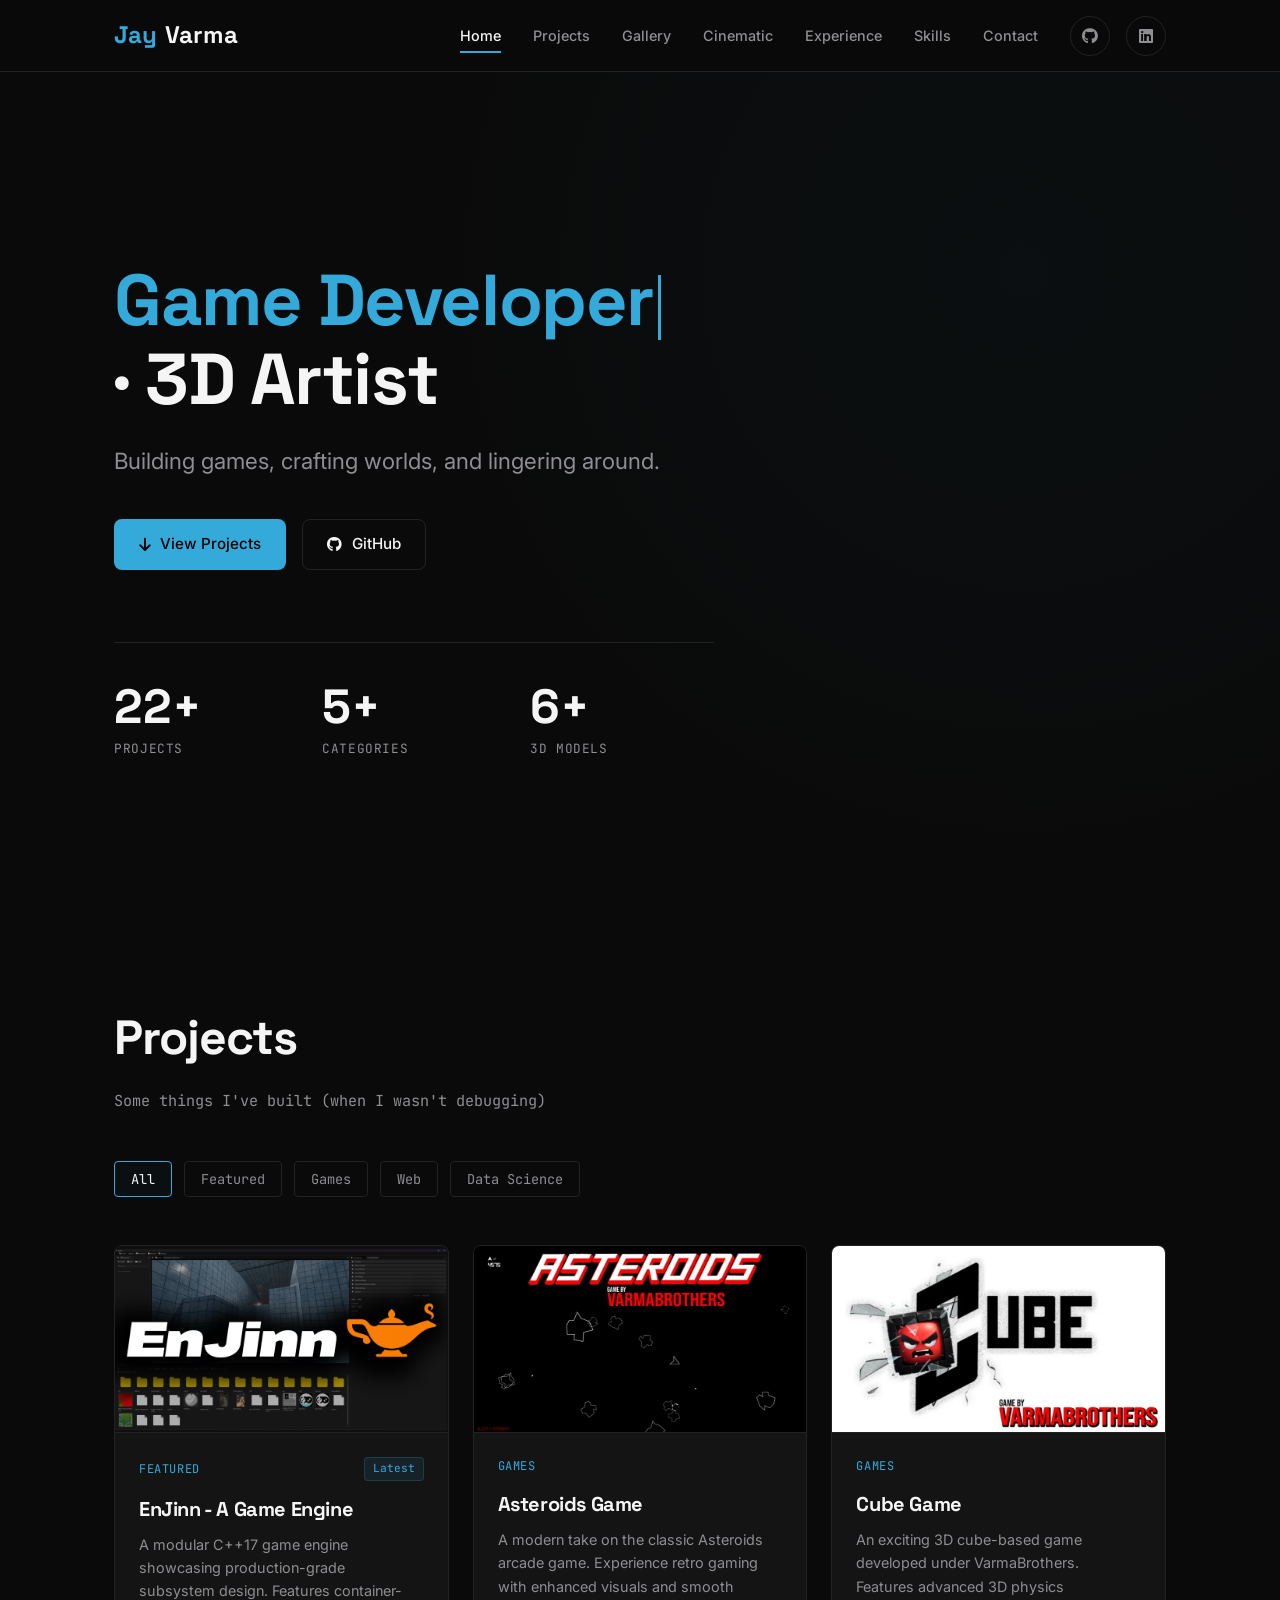
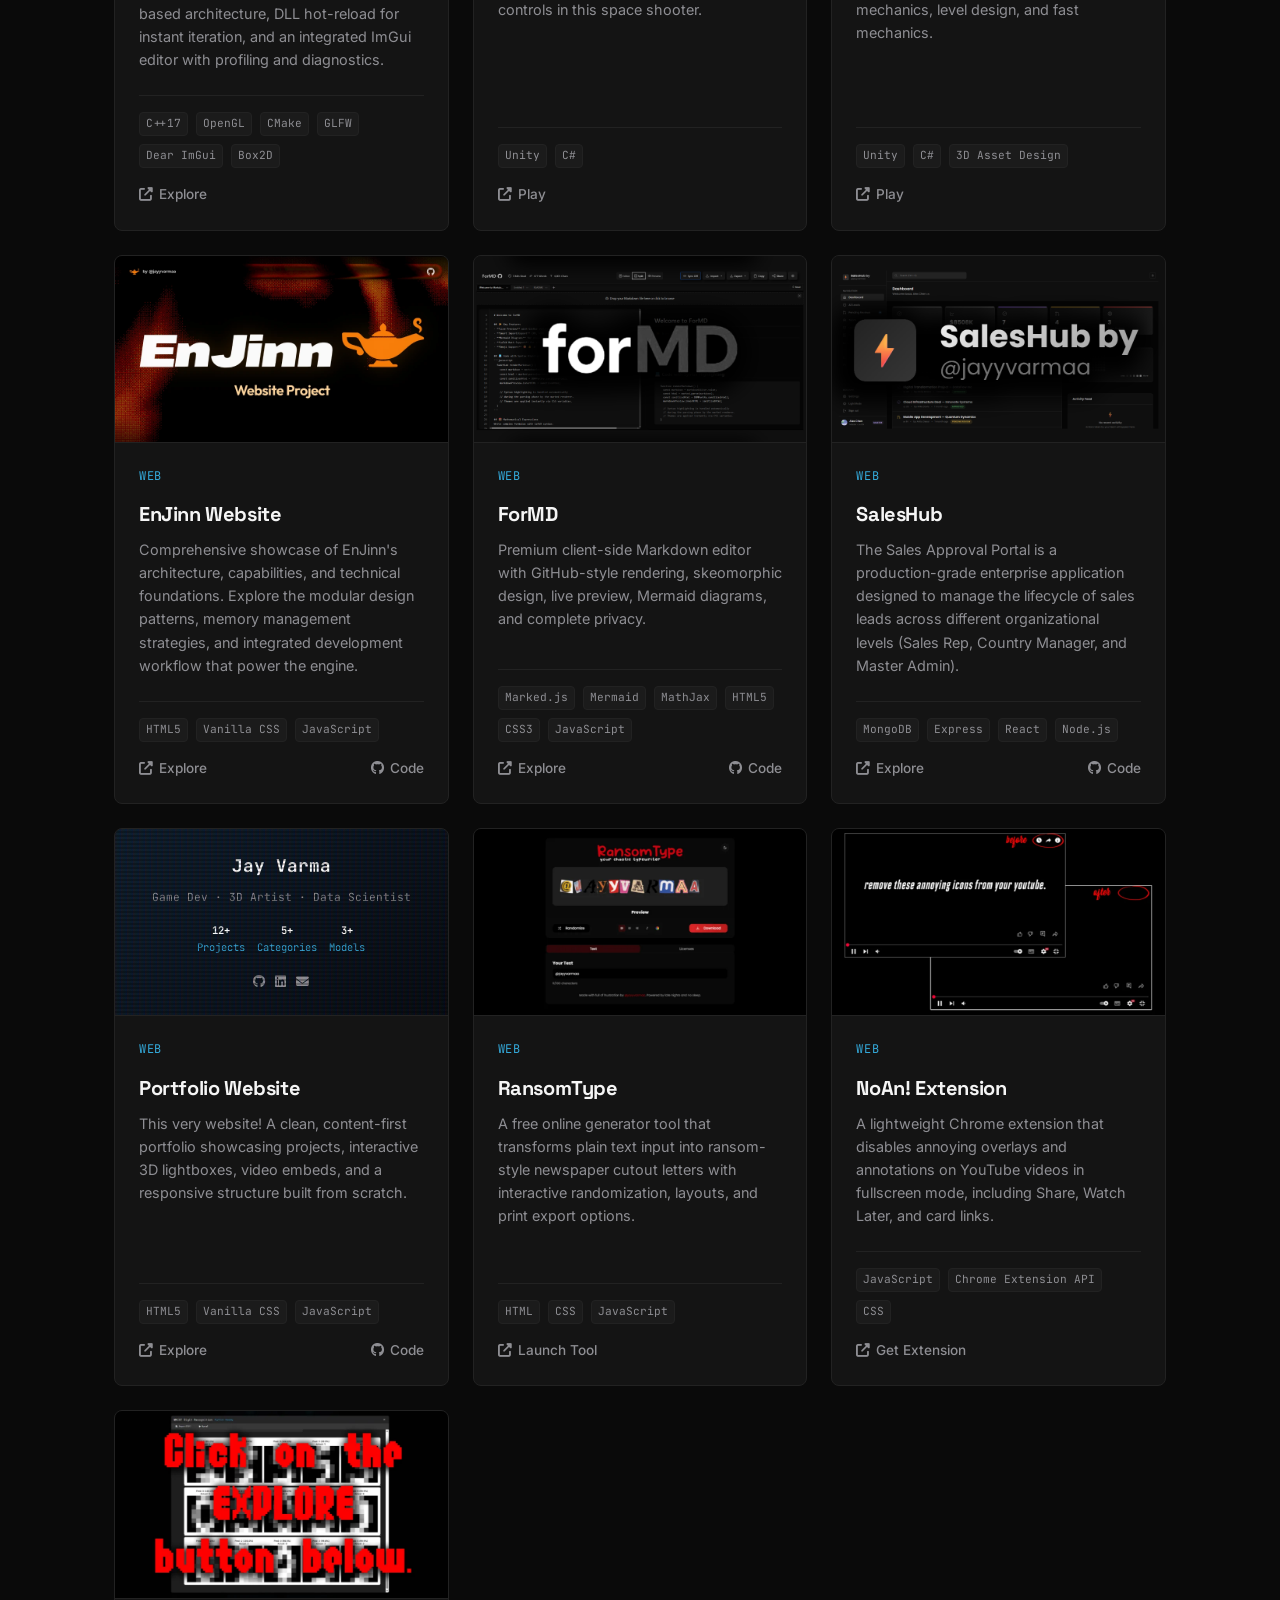
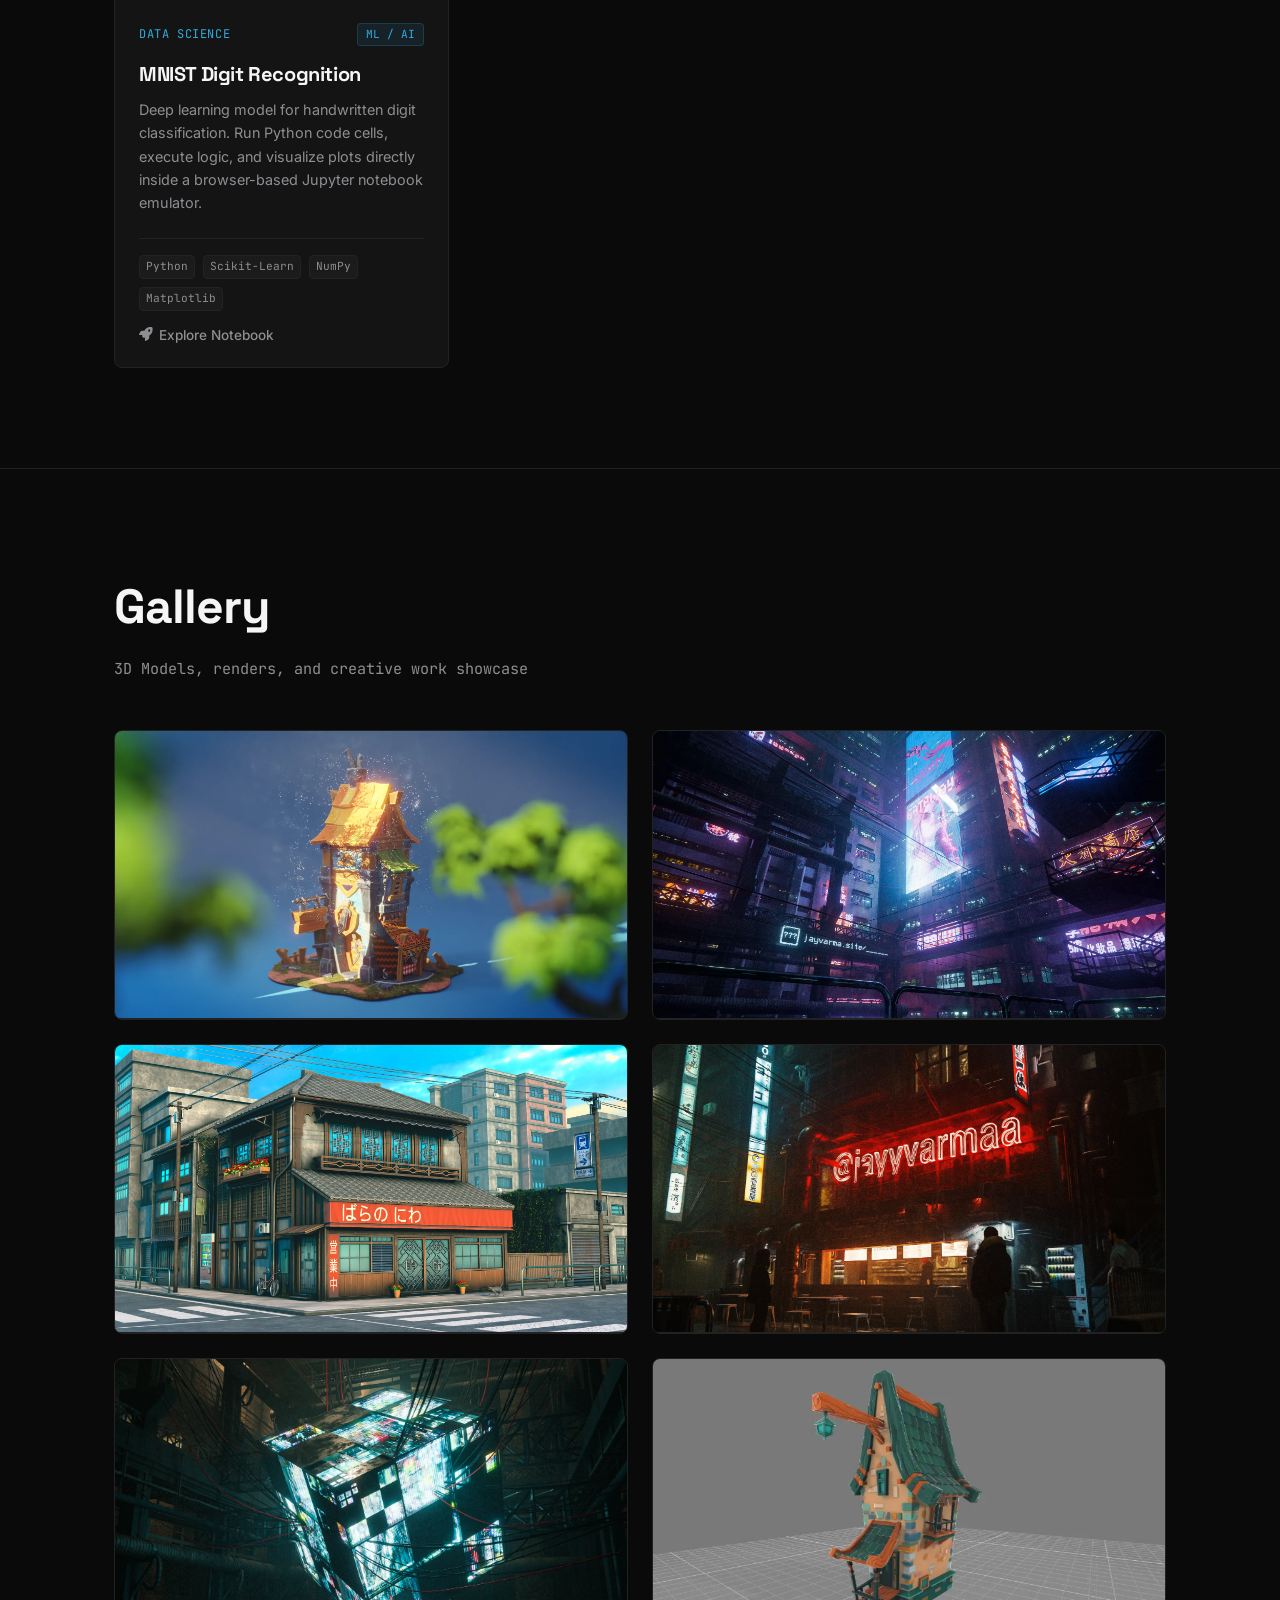
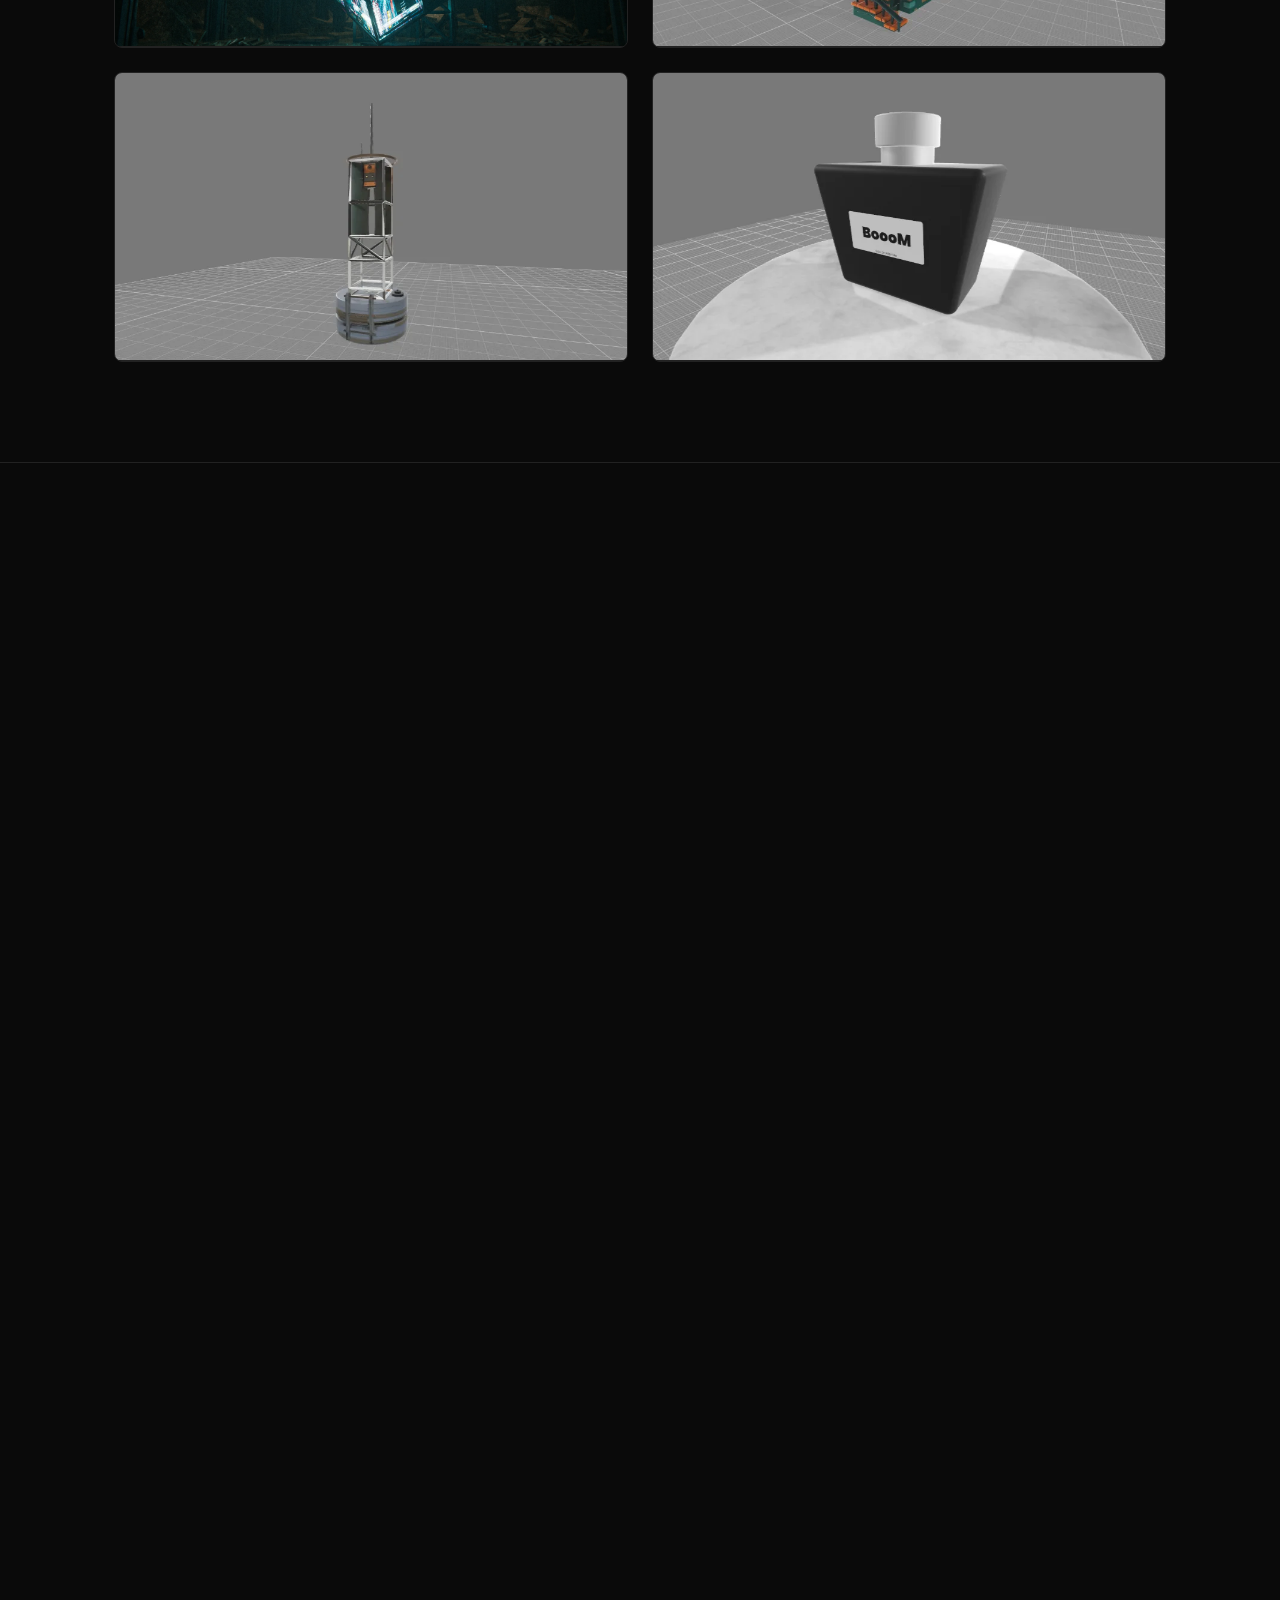
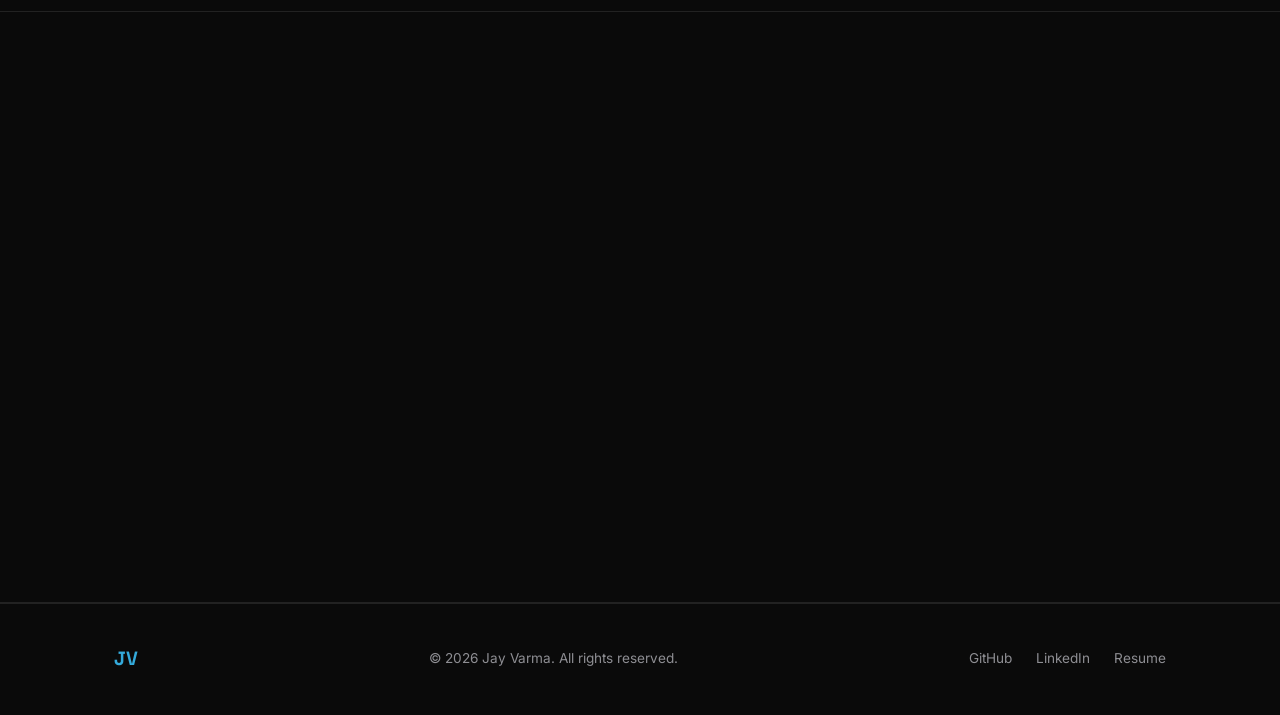
==== index.html @ 4e57046d "fix9" ====
<!DOCTYPE html>
<html lang="en" dir="ltr">

<head>
    <meta charset="UTF-8">
    <meta name="viewport" content="width=device-width, initial-scale=1.0">
    <meta name="referrer" content="strict-origin-when-cross-origin">

    <title>@jayyvarmaa </title>

    <!-- Primary Meta Tags -->
    <meta name="description"
        content="Jay Varma's portfolio — Game Developer, 3D Artist, and Data Scientist from Surat, India. Explore Unity games, 3D models, machine learning projects, web apps, and cinematic work.">
    <meta name="keywords"
        content="Jay Varma, game developer, 3D artist, data scientist, Unity developer, Blender artist, machine learning, portfolio, web developer, Surat India, B.Tech CSE, indie game developer">
    <meta name="author" content="Jay Varma">
    <meta name="robots" content="index, follow, max-image-preview:large, max-snippet:-1, max-video-preview:-1">
    <link rel="canonical" href="https://jayvarma.site/">

    <!-- Open Graph / Facebook -->
    <meta property="og:site_name" content="Jay Varma — Portfolio">
    <meta property="og:title" content="Jay Varma — Game Developer, 3D Artist & Data Scientist">
    <meta property="og:url" content="https://jayvarma.site/">
    <meta property="og:type" content="website">
    <meta property="og:image" content="https://jayvarma.site/assets/embed.png">
    <meta property="og:image:alt" content="Jay Varma — Game Developer, 3D Artist and Data Scientist">
    <meta property="og:image:width" content="1200">
    <meta property="og:image:height" content="630">
    <meta property="og:description"
        content="Game Developer, 3D Artist, and Data Scientist from Surat, India. Explore Unity games, 3D models, ML projects, and cinematic work.">
    <meta property="og:locale" content="en_US">

    <!-- Open Graph Video (Cinematic Short Film) -->
    <meta property="og:video" content="https://www.youtube.com/embed/o_DbgIUeTB4">
    <meta property="og:video:type" content="text/html">
    <meta property="og:video:width" content="1280">
    <meta property="og:video:height" content="720">

    <!-- Twitter Card -->
    <meta name="twitter:card" content="summary_large_image">
    <meta name="twitter:title" content="Jay Varma — Game Developer, 3D Artist & Data Scientist">
    <meta name="twitter:description"
        content="Explore Unity games, 3D models, ML projects, web apps, and cinematic work by Jay Varma.">
    <meta name="twitter:image" content="https://jayvarma.site/assets/embed.png">
    <meta name="twitter:image:alt" content="Jay Varma Portfolio">

    <!-- Language -->
    <link rel="alternate" hreflang="en" href="https://jayvarma.site/">
    <link rel="alternate" hreflang="x-default" href="https://jayvarma.site/">

    <!-- Theme & App Meta -->
    <meta name="theme-color" content="#34aadb">
    <meta name="color-scheme" content="dark">
    <meta name="mobile-web-app-capable" content="yes">
    <meta name="apple-mobile-web-app-capable" content="yes">
    <meta name="apple-mobile-web-app-status-bar-style" content="black-translucent">
    <meta name="apple-mobile-web-app-title" content="Jay Varma">

    <!-- Favicons -->
    <link rel="shortcut icon" href="assets/favicon.png" type="image/x-icon">
    <link rel="icon" href="assets/favicon.png" type="image/png" sizes="32x32">
    <link rel="icon" href="assets/favicon.png" type="image/png" sizes="192x192">
    <link rel="apple-touch-icon" href="assets/favicon.png" sizes="180x180">

    <!-- Web App Manifest -->
    <link rel="manifest" href="site.webmanifest">

    <!-- Preconnect for Performance -->
    <link rel="preconnect" href="https://fonts.googleapis.com">
    <link rel="preconnect" href="https://fonts.gstatic.com" crossorigin>
    <link rel="preconnect" href="https://cdnjs.cloudflare.com">
    <link rel="preconnect" href="https://cdn.jsdelivr.net">

    <!-- DNS Prefetch -->
    <link rel="dns-prefetch" href="https://www.youtube-nocookie.com">
    <link rel="dns-prefetch" href="https://api.lanyard.rest">

    <!-- Stylesheets -->
    <link rel="stylesheet" href="https://cdnjs.cloudflare.com/ajax/libs/font-awesome/6.4.0/css/all.min.css">
    <link rel="stylesheet" href="style.css?v=5">
    <link rel="stylesheet" href="notebook_style.css">
    <link href="https://cdnjs.cloudflare.com/ajax/libs/prism/1.24.1/themes/prism-tomorrow.min.css" rel="stylesheet" />

    <!-- Deferred Scripts (non-critical, TF.js loaded on-demand) -->
    <script src="https://cdn.jsdelivr.net/npm/marked/marked.min.js" defer></script>
    <script src="https://cdnjs.cloudflare.com/ajax/libs/prism/1.24.1/prism.min.js" defer></script>
    <script src="https://cdnjs.cloudflare.com/ajax/libs/prism/1.24.1/components/prism-python.min.js" defer></script>

    <!-- Structured Data: Person (JSON-LD) -->
    <script type="application/ld+json">
    {
        "@context": "https://schema.org",
        "@type": "Person",
        "name": "Jay Varma",
        "url": "https://jayvarma.site",
        "image": "https://jayvarma.site/assets/embed.png",
        "jobTitle": ["Game Developer", "3D Artist", "Data Scientist"],
        "description": "Game Developer, 3D Artist, and Data Scientist from Surat, India. B.Tech CSE student with expertise in Unity, Blender, Python, and machine learning.",
        "email": "mailto:jaymayurvarma@gmail.com",
        "address": {
            "@type": "PostalAddress",
            "addressLocality": "Surat",
            "addressRegion": "Gujarat",
            "addressCountry": "IN"
        },
        "sameAs": [
            "https://www.linkedin.com/in/jayyvarmaa",
            "https://github.com/jayyvarmaa",
            "https://jayyvarmaa.itch.io"
        ],
        "knowsAbout": ["Game Development", "Unity", "Unreal Engine", "3D Modeling", "Blender", "Data Science", "Machine Learning", "Python", "Web Development"],
        "alumniOf": {
            "@type": "EducationalOrganization",
            "name": "B.Tech CSE Program"
        }
    }
    </script>

    <!-- Structured Data: Website (JSON-LD) -->
    <script type="application/ld+json">
    {
        "@context": "https://schema.org",
        "@type": "WebSite",
        "name": "Jay Varma Portfolio",
        "url": "https://jayvarma.site",
        "description": "Portfolio website of Jay Varma — Game Developer, 3D Artist, and Data Scientist.",
        "author": {
            "@type": "Person",
            "name": "Jay Varma"
        }
    }
    </script>

    <!-- Structured Data: Portfolio Projects (JSON-LD) -->
    <script type="application/ld+json">
    {
        "@context": "https://schema.org",
        "@type": "ItemList",
        "name": "Jay Varma's Projects",
        "description": "A collection of game development, web, and data science projects by Jay Varma.",
        "numberOfItems": 6,
        "itemListElement": [
            {
                "@type": "ListItem",
                "position": 1,
                "item": {
                    "@type": "SoftwareApplication",
                    "name": "Asteroids Game",
                    "description": "A modern take on the classic Asteroids arcade game built with Unity and C#.",
                    "url": "https://jayyvarmaa.itch.io/asteroids",
                    "applicationCategory": "Game"
                }
            },
            {
                "@type": "ListItem",
                "position": 2,
                "item": {
                    "@type": "SoftwareApplication",
                    "name": "Cube Game",
                    "description": "An exciting 3D cube-based game developed with Unity featuring advanced 3D mechanics.",
                    "url": "https://jayyvarmaa.itch.io/cube",
                    "applicationCategory": "Game"
                }
            },
            {
                "@type": "ListItem",
                "position": 3,
                "item": {
                    "@type": "SoftwareApplication",
                    "name": "NoAn! Chrome Extension",
                    "description": "A Chrome extension that disables annotations on YouTube videos.",
                    "url": "https://noan.jayvarma.site",
                    "applicationCategory": "BrowserExtension"
                }
            },
            {
                "@type": "ListItem",
                "position": 4,
                "item": {
                    "@type": "SoftwareApplication",
                    "name": "RansomType",
                    "description": "A free online tool that transforms text into random ransom-style newspaper cutout letters.",
                    "url": "https://ransomtype.jayvarma.site",
                    "applicationCategory": "WebApplication"
                }
            },
            {
                "@type": "ListItem",
                "position": 5,
                "item": {
                    "@type": "SoftwareApplication",
                    "name": "MNIST Digit Recognition",
                    "description": "Deep learning model for handwritten digit classification using Scikit-Learn.",
                    "applicationCategory": "ScientificApplication"
                }
            }
        ]
    }
    </script>

    <!-- Structured Data: VideoObject (JSON-LD) -->
    <script type="application/ld+json">
    {
        "@context": "https://schema.org",
        "@type": "VideoObject",
        "name": "Osaka no Urami — Short Film",
        "description": "A cinematic short film blending dramatic storytelling with immersive visuals, directed and produced by Jay Varma.",
        "thumbnailUrl": "https://img.youtube.com/vi/o_DbgIUeTB4/maxresdefault.jpg",
        "uploadDate": "2023-01-01",
        "contentUrl": "https://www.youtube.com/watch?v=o_DbgIUeTB4",
        "embedUrl": "https://www.youtube-nocookie.com/embed/o_DbgIUeTB4",
        "director": {
            "@type": "Person",
            "name": "Jay Varma"
        },
        "producer": {
            "@type": "Person",
            "name": "Jay Varma"
        }
    }
    </script>
</head>

<body>
    <!-- Skip to Content Link (Accessibility) -->
    <a href="#main-content" class="sr-only">Skip to main content</a>

    <noscript>
        <div
            style="text-align:center;padding:2rem;color:#34aadb;background:#000;min-height:100vh;display:flex;align-items:center;justify-content:center;font-family:monospace;">
            <p>This portfolio requires JavaScript to display interactive content. Please enable JavaScript in your
                browser to view Jay Varma's portfolio.</p>
        </div>
    </noscript>

    <!-- Header Navigation -->
    <header class="header" role="banner">
        <div class="container nav-container">
            <a href="#home" class="logo" id="logo-branding" aria-label="Jay Varma Home">
                Jay <span>Varma</span>
            </a>

            <button class="menu-toggle" id="menu-toggle" aria-label="Toggle Navigation Menu" aria-expanded="false"
                aria-controls="nav-menu">
                <span></span>
                <span></span>
                <span></span>
            </button>

            <nav class="nav-menu" id="nav-menu" role="navigation" aria-label="Main Navigation">
                <a class="nav-link active" href="#home" id="nav-home">Home</a>
                <a class="nav-link" href="#projects" id="nav-projects">Projects</a>
                <a class="nav-link" href="#gallery" id="nav-gallery">Gallery</a>
                <a class="nav-link" href="#cinematic" id="nav-cinematic">Cinematic</a>
                <a class="nav-link" href="#experience" id="nav-experience">Experience</a>
                <a class="nav-link" href="#skills" id="nav-skills">Skills</a>
                <a class="nav-link" href="#contact" id="nav-contact">Contact</a>

                <div class="nav-socials">
                    <a href="https://github.com/jayyvarmaa" target="_blank" rel="noopener noreferrer"
                        class="social-icon-btn" aria-label="GitHub Profile" id="nav-social-github">
                        <i class="fab fa-github" aria-hidden="true"></i>
                    </a>
                    <a href="https://www.linkedin.com/in/jayyvarmaa" target="_blank" rel="noopener noreferrer"
                        class="social-icon-btn" aria-label="LinkedIn Profile" id="nav-social-linkedin">
                        <i class="fab fa-linkedin" aria-hidden="true"></i>
                    </a>
                </div>
            </nav>
        </div>
    </header>

    <!-- Main Content Area -->
    <main id="main-content" role="main">

        <!-- Hero Section -->
        <section id="home" class="hero-section" aria-label="Hero Introduction">
            <div class="container hero-content">
                <div class="hero-text-container">
                    <div class="reveal">
                        <h1 class="hero-title">
                            <span>Game Developer</span><br>
                            · 3D Artist
                        </h1>
                        <p class="hero-tagline">
                            Building games, crafting worlds, and lingering around.
                        </p>
                        <div class="hero-actions">
                            <a href="#projects" class="btn btn-primary" id="hero-cta-projects">
                                <i class="fas fa-arrow-down" aria-hidden="true"></i> View Projects
                            </a>
                            <a href="https://github.com/jayyvarmaa" target="_blank" rel="noopener noreferrer"
                                class="btn btn-secondary" id="hero-cta-github">
                                <i class="fab fa-github" aria-hidden="true"></i> GitHub
                            </a>
                        </div>
                    </div>

                    <!-- Animated Stat Counters -->
                    <div class="hero-stats reveal delay-100" id="stats-container">
                        <div class="stat-item">
                            <span class="stat-num" id="stat-projects" data-target="22">0+</span>
                            <span class="stat-label">Projects</span>
                        </div>
                        <div class="stat-item">
                            <span class="stat-num" id="stat-categories" data-target="5">0+</span>
                            <span class="stat-label">Categories</span>
                        </div>
                        <div class="stat-item">
                            <span class="stat-num" id="stat-models" data-target="6">0+</span>
                            <span class="stat-label">3D Models</span>
                        </div>
                    </div>
                </div>
            </div>
        </section>

        <!-- 3D Physics Lanyard Container -->
        <div id="lanyard-container" class="hero-lanyard-container">
            <canvas id="lanyard-canvas"></canvas>
            <div id="lanyard-hint" class="lanyard-hint">
                <p>Pull me</p>
            </div>
        </div>

        <!-- Projects Section -->
        <section id="projects" class="section" aria-label="Portfolio Projects">
            <div class="container">
                <div class="section-header reveal">
                    <h2 class="section-title">Projects</h2>
                    <p class="section-subtitle">Some things I've built (when I wasn't debugging)</p>
                </div>

                <!-- Category Filters -->
                <div class="filters-container reveal delay-100">
                    <button class="filter-btn active" data-category="all" id="filter-all">
                        All
                    </button>
                    <button class="filter-btn" data-category="featured" id="filter-featured">
                        Featured
                    </button>
                    <button class="filter-btn" data-category="games" id="filter-games">
                        Games
                    </button>
                    <button class="filter-btn" data-category="web" id="filter-web">
                        Web
                    </button>
                    <button class="filter-btn" data-category="datascience" id="filter-datascience">
                        Data Science
                    </button>
                </div>

                <!-- Projects Grid -->
                <div class="projects-grid reveal delay-200" id="projects-grid">

                    <!-- EnJinn Engine -->
                    <article class="project-card" data-category="featured" id="project-enjinn">
                        <a href="https://enjinn.jayvarma.site" target="_blank" rel="noopener noreferrer"
                            class="project-thumb" aria-label="View EnJinn Engine">
                            <picture>
                                <source srcset="assets/thumbnails/EnJinn%20Thumbnail.webp" type="image/webp">
                                <img src="assets/thumbnails/EnJinn%20Thumbnail.jpg" alt="EnJinn Game Engine preview"
                                    loading="lazy" width="400" height="225">
                            </picture>
                        </a>
                        <div class="project-details">
                            <div class="project-meta">
                                <span class="project-category">Featured</span>
                                <span class="project-badge">Latest</span>
                            </div>
                            <h3 class="project-name">EnJinn - A Game Engine</h3>
                            <p class="project-desc">A modular C++17 game engine showcasing production-grade subsystem
                                design. Features container-based architecture, DLL hot-reload for instant iteration, and
                                an integrated ImGui editor with profiling and diagnostics.</p>
                            <div class="project-footer">
                                <div class="project-tech">
                                    <span class="tech-tag">C++17</span>
                                    <span class="tech-tag">OpenGL</span>
                                    <span class="tech-tag">CMake</span>
                                    <span class="tech-tag">GLFW</span>
                                    <span class="tech-tag">Dear ImGui</span>
                                    <span class="tech-tag">Box2D</span>
                                </div>
                                <div class="project-links">
                                    <a href="https://enjinn.jayvarma.site" target="_blank" rel="noopener noreferrer"
                                        class="project-link-btn" aria-label="Explore EnJinn Engine">
                                        <i class="fas fa-external-link-alt" aria-hidden="true"></i> Explore
                                    </a>
                                </div>
                            </div>
                        </div>
                    </article>


                    <!-- Asteroids Game -->
                    <article class="project-card" data-category="games" id="project-asteroids">
                        <a href="https://jayyvarmaa.itch.io/asteroids" target="_blank" rel="noopener noreferrer"
                            class="project-thumb" aria-label="View Asteroids game details">
                            <picture>
                                <source srcset="assets/thumbnails/Asterioid%20Thumbnail.webp" type="image/webp">
                                <img src="assets/thumbnails/Asterioid%20Thumbnail.jpg" alt="Asteroids gameplay preview"
                                    loading="lazy" width="400" height="225">
                            </picture>
                        </a>
                        <div class="project-details">
                            <div class="project-meta">
                                <span class="project-category">Games</span>
                            </div>
                            <h3 class="project-name">Asteroids Game</h3>
                            <p class="project-desc">A modern take on the classic Asteroids arcade game. Experience retro
                                gaming with enhanced visuals and smooth controls in this space shooter.</p>
                            <div class="project-footer">
                                <div class="project-tech">
                                    <span class="tech-tag">Unity</span>
                                    <span class="tech-tag">C#</span>
                                </div>
                                <div class="project-links">
                                    <a href="https://jayyvarmaa.itch.io/asteroids" target="_blank"
                                        rel="noopener noreferrer" class="project-link-btn"
                                        aria-label="Play Asteroids Game on Itch.io">
                                        <i class="fas fa-external-link-alt" aria-hidden="true"></i> Play
                                    </a>
                                </div>
                            </div>
                        </div>
                    </article>

                    <!-- Cube Game -->
                    <article class="project-card" data-category="games" id="project-cube">
                        <a href="https://jayyvarmaa.itch.io/cube" target="_blank" rel="noopener noreferrer"
                            class="project-thumb" aria-label="View Cube game details">
                            <picture>
                                <source srcset="assets/thumbnails/cube%20Thumbnail.webp" type="image/webp">
                                <img src="assets/thumbnails/cube%20Thumbnail.jpg" alt="Cube game preview" loading="lazy"
                                    width="400" height="225">
                            </picture>
                        </a>
                        <div class="project-details">
                            <div class="project-meta">
                                <span class="project-category">Games</span>
                            </div>
                            <h3 class="project-name">Cube Game</h3>
                            <p class="project-desc">An exciting 3D cube-based game developed under VarmaBrothers.
                                Features advanced 3D physics mechanics, level design, and fast mechanics.</p>
                            <div class="project-footer">
                                <div class="project-tech">
                                    <span class="tech-tag">Unity</span>
                                    <span class="tech-tag">C#</span>
                                    <span class="tech-tag">3D Asset Design</span>
                                </div>
                                <div class="project-links">
                                    <a href="https://jayyvarmaa.itch.io/cube" target="_blank" rel="noopener noreferrer"
                                        class="project-link-btn" aria-label="Play Cube Game on Itch.io">
                                        <i class="fas fa-external-link-alt" aria-hidden="true"></i> Play
                                    </a>
                                </div>
                            </div>
                        </div>
                    </article>


                    <!-- EnJinn Website -->
                    <article class="project-card" data-category="web" id="project-enjinnweb">
                        <a href="https://enjinn.jayvarma.site" target="_blank" rel="noopener noreferrer"
                            class="project-thumb" aria-label="View EnJinn Website">
                            <picture>
                                <source srcset="assets/thumbnails/EnJinn%20Website%20Thumbnail.webp" type="image/webp">
                                <img src="assets/thumbnails/EnJinn%20Website%20Thumbnail.jpg"
                                    alt="EnJinn Website showcase" loading="lazy" width="400" height="225">
                            </picture>
                        </a>
                        <div class="project-details">
                            <div class="project-meta">
                                <span class="project-category">Web</span>
                            </div>
                            <h3 class="project-name">EnJinn Website</h3>
                            <p class="project-desc">Comprehensive showcase of EnJinn's architecture, capabilities, and
                                technical foundations. Explore the modular design patterns, memory management
                                strategies, and integrated development workflow that power the engine.</p>
                            <div class="project-footer">
                                <div class="project-tech">
                                    <span class="tech-tag">HTML5</span>
                                    <span class="tech-tag">Vanilla CSS</span>
                                    <span class="tech-tag">JavaScript</span>
                                </div>
                                <div class="project-links">
                                    <a href="https://enjinn.jayvarma.site" target="_blank" rel="noopener noreferrer"
                                        class="project-link-btn" aria-label="View EnJinn Website">
                                        <i class="fas fa-external-link-alt" aria-hidden="true"></i> Explore
                                    </a>
                                    <a href="https://github.com/jayyvarmaa/enjinnweb" target="_blank"
                                        rel="noopener noreferrer" class="project-link-btn"
                                        aria-label="View EnJinn Website source code">
                                        <i class="fab fa-github" aria-hidden="true"></i> Code
                                    </a>
                                </div>
                            </div>
                        </div>
                    </article>

                    <!-- ForMD - Markdown Editor -->
                    <article class="project-card" data-category="web" id="project-formd">
                        <a href="https://formd.jayvarma.site" target="_blank" rel="noopener noreferrer"
                            class="project-thumb" aria-label="Open ForMD Markdown Editor">
                            <picture>
                                <source srcset="assets/thumbnails/ForMD%20Thumbnail.webp" type="image/webp">
                                <img src="assets/thumbnails/ForMD%20Thumbnail.jpg" alt="ForMD Markdown editor preview"
                                    loading="lazy" width="400" height="225">
                            </picture>
                        </a>
                        <div class="project-details">
                            <div class="project-meta">
                                <span class="project-category">Web</span>
                            </div>
                            <h3 class="project-name">ForMD</h3>
                            <p class="project-desc">Premium client-side Markdown editor with GitHub-style rendering,
                                skeomorphic design, live preview, Mermaid diagrams, and complete privacy.</p>
                            <div class="project-footer">
                                <div class="project-tech">
                                    <span class="tech-tag">Marked.js</span>
                                    <span class="tech-tag">Mermaid</span>
                                    <span class="tech-tag">MathJax</span>
                                    <span class="tech-tag">HTML5</span>
                                    <span class="tech-tag">CSS3</span>
                                    <span class="tech-tag">JavaScript</span>
                                </div>
                                <div class="project-links">
                                    <a href="https://formd.jayvarma.site" target="_blank" rel="noopener noreferrer"
                                        class="project-link-btn" aria-label="Open ForMD Editor">
                                        <i class="fas fa-external-link-alt" aria-hidden="true"></i> Explore
                                    </a>
                                    <a href="https://github.com/jayyvarmaa/formd" target="_blank"
                                        rel="noopener noreferrer" class="project-link-btn"
                                        aria-label="View ForMD source code">
                                        <i class="fab fa-github" aria-hidden="true"></i> Code
                                    </a>
                                </div>
                            </div>
                        </div>
                    </article>

                    <!-- SalesHub - Lead Management Portal -->
                    <article class="project-card" data-category="web" id="project-saleshub">
                        <a href="https://sales.jayvarma.site/login" target="_blank" rel="noopener noreferrer"
                            class="project-thumb" aria-label="Open SalesHub Portal">
                            <picture>
                                <source srcset="assets/thumbnails/SalesHub%20Thumbnail.webp" type="image/webp">
                                <img src="assets/thumbnails/SalesHub%20Thumbnail.jpg"
                                    alt="SalesHub lead management portal" loading="lazy" width="400" height="225">
                            </picture>
                        </a>
                        <div class="project-details">
                            <div class="project-meta">
                                <span class="project-category">Web</span>
                            </div>
                            <h3 class="project-name">SalesHub</h3>
                            <p class="project-desc">The Sales Approval Portal is a production-grade enterprise
                                application designed to manage the lifecycle of sales leads across different
                                organizational levels (Sales Rep, Country Manager, and Master Admin).</p>
                            <div class="project-footer">
                                <div class="project-tech">
                                    <span class="tech-tag">MongoDB</span>
                                    <span class="tech-tag">Express</span>
                                    <span class="tech-tag">React</span>
                                    <span class="tech-tag">Node.js</span>
                                </div>
                                <div class="project-links">
                                    <a href="https://sales.jayvarma.site/login" target="_blank"
                                        rel="noopener noreferrer" class="project-link-btn"
                                        aria-label="Open SalesHub Portal">
                                        <i class="fas fa-external-link-alt" aria-hidden="true"></i> Explore
                                    </a>
                                    <a href="https://github.com/jayyvarmaa/sales" target="_blank"
                                        rel="noopener noreferrer" class="project-link-btn"
                                        aria-label="View SalesHub source code">
                                        <i class="fab fa-github" aria-hidden="true"></i> Code
                                    </a>
                                </div>
                            </div>
                        </div>
                    </article>


                    <!-- Website -->
                    <article class="project-card" data-category="web" id="project-portfolio">
                        <div class="project-thumb">
                            <div class="portfolio-live-preview">
                                <div class="plp-scanline"></div>
                                <div class="plp-title">Jay Varma</div>
                                <div class="plp-subtitle">Game Dev · 3D Artist · Data Scientist</div>
                                <div class="plp-stats">
                                    <div class="plp-stat"><span class="plp-stat-num">12+</span>Projects</div>
                                    <div class="plp-stat"><span class="plp-stat-num">5+</span>Categories</div>
                                    <div class="plp-stat"><span class="plp-stat-num">3+</span>Models</div>
                                </div>
                                <div class="plp-links">
                                    <span><i class="fab fa-github"></i></span>
                                    <span><i class="fab fa-linkedin"></i></span>
                                    <span><i class="fas fa-envelope"></i></span>
                                </div>
                            </div>
                        </div>
                        <div class="project-details">
                            <div class="project-meta">
                                <span class="project-category">Web</span>
                            </div>
                            <h3 class="project-name">Portfolio Website</h3>
                            <p class="project-desc">This very website! A clean, content-first portfolio showcasing
                                projects, interactive 3D lightboxes, video embeds, and a responsive structure built from
                                scratch.</p>
                            <div class="project-footer">
                                <div class="project-tech">
                                    <span class="tech-tag">HTML5</span>
                                    <span class="tech-tag">Vanilla CSS</span>
                                    <span class="tech-tag">JavaScript</span>
                                </div>
                                <div class="project-links">
                                    <a href="https://website.jayvarma.site/" target="_blank" rel="noopener noreferrer"
                                        class="project-link-btn" aria-label="View Portfolio Website">
                                        <i class="fas fa-external-link-alt" aria-hidden="true"></i> Explore
                                    </a>
                                    <a href="https://github.com/jayyvarmaa/website" target="_blank"
                                        rel="noopener noreferrer" class="project-link-btn"
                                        aria-label="View source code on GitHub">
                                        <i class="fab fa-github" aria-hidden="true"></i> Code
                                    </a>
                                </div>
                            </div>
                        </div>
                    </article>



                    <!-- RansomType -->
                    <article class="project-card" data-category="web" id="project-ransomtype">
                        <a href="https://ransomtype.jayvarma.site" target="_blank" rel="noopener noreferrer"
                            class="project-thumb" aria-label="View RansomType tool details">
                            <picture>
                                <source srcset="assets/thumbnails/ransomtype%20Thumbnail.webp" type="image/webp">
                                <img src="assets/thumbnails/ransomtype%20Thumbnail.jpg" alt="RansomType editor mockup"
                                    loading="lazy" width="400" height="225">
                            </picture>
                        </a>
                        <div class="project-details">
                            <div class="project-meta">
                                <span class="project-category">Web</span>
                            </div>
                            <h3 class="project-name">RansomType</h3>
                            <p class="project-desc">A free online generator tool that transforms plain text input into
                                ransom-style newspaper cutout letters with interactive randomization, layouts, and print
                                export options.</p>
                            <div class="project-footer">
                                <div class="project-tech">
                                    <span class="tech-tag">HTML</span>
                                    <span class="tech-tag">CSS</span>
                                    <span class="tech-tag">JavaScript</span>
                                </div>
                                <div class="project-links">
                                    <a href="https://ransomtype.jayvarma.site" target="_blank" rel="noopener noreferrer"
                                        class="project-link-btn" aria-label="Use RansomType online tool">
                                        <i class="fas fa-external-link-alt" aria-hidden="true"></i> Launch Tool
                                    </a>
                                </div>
                            </div>
                        </div>
                    </article>


                    <!-- NoAn! -->
                    <article class="project-card" data-category="web" id="project-noan">
                        <a href="https://noan.jayvarma.site" target="_blank" rel="noopener noreferrer"
                            class="project-thumb" aria-label="View NoAn Chrome extension">
                            <picture>
                                <source srcset="assets/thumbnails/noan%20Thumbnail.webp" type="image/webp">
                                <img src="assets/thumbnails/noan%20Thumbnail.jpg"
                                    alt="NoAn browser extension logo preview" loading="lazy" width="400" height="225">
                            </picture>
                        </a>
                        <div class="project-details">
                            <div class="project-meta">
                                <span class="project-category">Web</span>
                            </div>
                            <h3 class="project-name">NoAn! Extension</h3>
                            <p class="project-desc">A lightweight Chrome extension that disables annoying overlays and
                                annotations on YouTube videos in fullscreen mode, including Share, Watch Later, and card
                                links.</p>
                            <div class="project-footer">
                                <div class="project-tech">
                                    <span class="tech-tag">JavaScript</span>
                                    <span class="tech-tag">Chrome Extension API</span>
                                    <span class="tech-tag">CSS</span>
                                </div>
                                <div class="project-links">
                                    <a href="https://noan.jayvarma.site" target="_blank" rel="noopener noreferrer"
                                        class="project-link-btn" aria-label="Install NoAn extension">
                                        <i class="fas fa-external-link-alt" aria-hidden="true"></i> Get Extension
                                    </a>
                                </div>
                            </div>
                        </div>
                    </article>


                    <!-- MNIST Digit Recognition -->
                    <article class="project-card" data-category="datascience" id="project-mnist">
                        <div class="project-thumb">
                            <picture>
                                <source srcset="assets/thumbnails/MNIST%20Thumbnail.webp" type="image/webp">
                                <img src="assets/thumbnails/MNIST%20Thumbnail.jpg"
                                    alt="MNIST handwritten recognition matrix preview" loading="lazy" width="400"
                                    height="225">
                            </picture>
                        </div>
                        <div class="project-details">
                            <div class="project-meta">
                                <span class="project-category">Data Science</span>
                                <span class="project-badge">ML / AI</span>
                            </div>
                            <h3 class="project-name">MNIST Digit Recognition</h3>
                            <p class="project-desc">Deep learning model for handwritten digit classification. Run Python
                                code cells, execute logic, and visualize plots directly inside a browser-based Jupyter
                                notebook emulator.</p>
                            <div class="project-footer">
                                <div class="project-tech">
                                    <span class="tech-tag">Python</span>
                                    <span class="tech-tag">Scikit-Learn</span>
                                    <span class="tech-tag">NumPy</span>
                                    <span class="tech-tag">Matplotlib</span>
                                </div>
                                <div class="project-links">
                                    <button class="project-link-btn" id="open-mnist-notebook"
                                        onclick="openNotebook('global:MNIST_NOTEBOOK_DATA', 'MNIST Handwritten Digit Recognition')"
                                        aria-label="Explore MNIST interactive notebook">
                                        <i class="fas fa-rocket" aria-hidden="true"></i> Explore Notebook
                                    </button>
                                </div>
                            </div>
                        </div>
                    </article>

                </div>
            </div>
        </section>



        <!-- Gallery Section -->
        <section id="gallery" class="section" aria-label="3D Models and Posts Gallery">
            <div class="container">
                <div class="section-header reveal">
                    <h2 class="section-title">Gallery</h2>
                    <p class="section-subtitle">3D Models, renders, and creative work showcase</p>
                </div>

                <!-- Gallery Grid -->
                <div class="gallery-grid reveal delay-100" id="gallery-grid">

                    <!-- Stylized Cozy House -->
                    <article class="gallery-card" data-model="stylized-house"
                        data-sketchfab="b2abb4b19a9b411790f8a29d490cafe5" data-name="Stylized Cozy House"
                        data-tech="3DS Max, GLTF"
                        data-desc="A detailed low-poly stylized cozy house model. Features hand-painted textures, lighting baking, and geometry optimized for real-time engines."
                        id="model-house">
                        <div class="gallery-thumb">
                            <picture>
                                <source srcset="assets/thumbnails/Stylized%20House%20Thumbnail.webp" type="image/webp">
                                <img src="assets/thumbnails/Stylized%20House%20Thumbnail.jpg"
                                    alt="Stylized house 3D render preview" loading="lazy" width="400" height="300">
                            </picture>
                        </div>
                        <div class="gallery-info">
                            <h3 class="gallery-name">Stylized Cozy House</h3>
                            <p class="gallery-desc">A low-poly stylized cozy house model. Features hand-painted textures
                                and optimized geometry for real-time rendering.</p>
                            <div class="gallery-tech">
                                <span class="tech-tag">3DS Max</span>
                                <span class="tech-tag">GLTF</span>
                            </div>
                        </div>
                    </article>

                    <!-- Stylized Buoy -->
                    <article class="gallery-card" data-model="buoy" data-sketchfab="d4f9bcba737a4beab33518e53025f456"
                        data-name="Stylized Buoy" data-tech="Blender, GLB"
                        data-desc="A stylized variation of a maritime buoy, optimized for floating in water simulations. Modeled, unwrapped, and hand-textured in Blender."
                        id="model-buoy">
                        <div class="gallery-thumb">
                            <picture>
                                <source srcset="assets/thumbnails/Buoy%20Model.webp" type="image/webp">
                                <img src="assets/thumbnails/Buoy%20Model.jpg"
                                    alt="Stylized buoy 3D model render preview" loading="lazy" width="400" height="300">
                            </picture>
                        </div>
                        <div class="gallery-info">
                            <h3 class="gallery-name">Stylized Buoy</h3>
                            <p class="gallery-desc">A stylized variation of a buoy, capable of floating in water.
                                Modeled and textured in Blender.</p>
                            <div class="gallery-tech">
                                <span class="tech-tag">Blender</span>
                                <span class="tech-tag">GLB</span>
                            </div>
                        </div>
                    </article>

                    <!-- Perfume Bottle -->
                    <article class="gallery-card" data-model="perfume" data-sketchfab="38567420de4f456594241367e2bff6d2"
                        data-name="Perfume Bottle" data-tech="Blender, GLTF, PBR"
                        data-desc="A detailed product 3D mockup of a perfume bottle with realistic metallic caps and marble textures. Utilizes normal mapping and PBR textures."
                        id="model-perfume">
                        <div class="gallery-thumb">
                            <picture>
                                <source srcset="assets/thumbnails/perfume.webp" type="image/webp">
                                <img src="assets/thumbnails/perfume.jpg" alt="Perfume bottle 3D mockup render preview"
                                    loading="lazy" width="400" height="300">
                            </picture>
                        </div>
                        <div class="gallery-info">
                            <h3 class="gallery-name">Perfume Bottle</h3>
                            <p class="gallery-desc">A detailed 3D model of a perfume bottle with metal and marble
                                textures. Features normal mapping for realistic surface details.</p>
                            <div class="gallery-tech">
                                <span class="tech-tag">Blender</span>
                                <span class="tech-tag">GLTF</span>
                                <span class="tech-tag">PBR</span>
                            </div>
                        </div>
                    </article>

                </div>
            </div>
        </section>

        <!-- Cinematic Section -->
        <section id="cinematic" class="section" aria-label="Cinematic Film Work">
            <div class="container">
                <div class="section-header reveal">
                    <h2 class="section-title">Cinematic Work</h2>
                    <p class="section-subtitle">Short films, direction, and post-production scripts</p>
                </div>

                <div class="premiere-container reveal delay-100">
                    <!-- Film Presentation -->
                    <div class="premiere-theater">
                        <div class="premiere-badge">FEATURED SHORT <span class="premiere-year">2023</span></div>
                        <h2 class="premiere-title" tabindex="-1">Osaka no Urami</h2>
                        <h3 class="premiere-japanese">大阪の恨み</h3>

                        <div class="premiere-screen-wrapper">
                            <iframe id="main-yt-iframe"
                                src="https://www.youtube-nocookie.com/embed/o_DbgIUeTB4?rel=0&amp;modestbranding=1&amp;iv_load_policy=3"
                                title="Osaka no Urami - Short Film by Jay Varma" frameborder="0" loading="lazy"
                                referrerpolicy="strict-origin-when-cross-origin"
                                allow="accelerometer; autoplay; clipboard-write; encrypted-media; gyroscope; picture-in-picture"
                                allowfullscreen=""></iframe>
                        </div>
                    </div>

                    <!-- Film Synopsis & Credits -->
                    <div class="premiere-metadata">
                        <div class="premiere-synopsis">
                            <p class="premiere-tagline">"A journey from concept to final cut."</p>
                            <p class="premiere-description">A cinematic short film blending dramatic storytelling with
                                immersive visuals. This project showcases direction, cinematography, and post-production
                                execution, capturing the essence of the narrative.</p>
                        </div>

                        <div class="premiere-crew">
                            <div class="crew-role">
                                <span>Directed &amp; Produced by</span>
                                <strong>Jay Varma</strong>
                            </div>
                        </div>
                    </div>

                    <!-- Behind The Scenes Featurette -->
                    <div class="premiere-bts-section">
                        <div class="bts-header">
                            <h4>Behind The Scenes</h4>
                            <p>The Making of Osaka no Urami</p>
                        </div>
                        <div class="premiere-screen-wrapper bts-screen">
                            <iframe id="bts-yt-iframe"
                                src="https://www.youtube-nocookie.com/embed/Gy5I_NR_x8I?rel=0&amp;modestbranding=1&amp;iv_load_policy=3"
                                title="Osaka no Urami - Behind The Scenes" frameborder="0" loading="lazy"
                                referrerpolicy="strict-origin-when-cross-origin"
                                allow="accelerometer; autoplay; clipboard-write; encrypted-media; gyroscope; picture-in-picture"
                                allowfullscreen=""></iframe>
                        </div>
                    </div>
                </div>
            </div>
        </section>

        <!-- Experience Section -->
        <section id="experience" class="section" aria-label="Professional Experience">
            <div class="container">
                <div class="section-header reveal">
                    <h2 class="section-title">Experience</h2>
                    <p class="section-subtitle">My professional journey (and debugging logs)</p>
                </div>

                <!-- Vertical Timeline -->
                <div class="timeline reveal delay-100">

                    <!-- Internship -->
                    <div class="timeline-item">
                        <div class="timeline-dot" aria-hidden="true"></div>
                        <div class="timeline-header">
                            <div>
                                <h3 class="timeline-title">Game Developer</h3>
                                <div class="timeline-company">Daydreamsoft Infotech LLP</div>
                            </div>
                        </div>
                        <div class="timeline-meta">
                            <span><i class="fas fa-calendar" aria-hidden="true"></i> May 2025 – Jun 2025</span>
                            <span><i class="fas fa-map-marker-alt" aria-hidden="true"></i> Surat, Gujarat</span>
                            <span><i class="fas fa-briefcase" aria-hidden="true"></i> Internship</span>
                        </div>
                        <ul class="timeline-details">
                            <li>Developed and refined core 3D game mechanics and controls using Unity.</li>
                            <li>Collaborated with artists to integrate, rig, and optimize low-poly 3D assets for mobile
                                execution.</li>
                            <li>Wrote optimized, reusable AI scripting modules and state-machines for NPC movement and
                                combat behavior.</li>
                        </ul>
                    </div>


                </div>
            </div>
        </section>

        <!-- Skills Section -->
        <section id="skills" class="section" aria-label="Technical Skills">
            <div class="container">
                <div class="section-header reveal">
                    <h2 class="section-title">Skills</h2>
                    <p class="section-subtitle">Core capabilities and languages (no generic bars here)</p>
                </div>

                <div class="skills-loops-container reveal delay-100">

                    <!-- Game Development -->
                    <div id="skills-group-gamedev">
                        <h3 class="skills-group-title">Game Development <span class="group-tag">[GD]</span></h3>
                        <div id="skills-loop-gd"
                            class="logoloop logoloop--horizontal logoloop--fade logoloop--scale-hover" data-speed="50"
                            data-hover-speed="60" data-direction="left"
                            style="--logoloop-gap: 120px; --logoloop-logoHeight: 100px; margin-bottom: 40px;">
                            <div class="logoloop__track">
                                <ul class="logoloop__list">
                                    <li class="logoloop__item" title="Unity"><img src="assets/skills_icons/unity.svg"
                                            alt="Unity" /></li>
                                    <li class="logoloop__item" title="C#"><img
                                            src="assets/skills_icons/csharp-svgrepo-com.svg" alt="C#" /></li>
                                    <li class="logoloop__item" title="C++"><img
                                            src="assets/skills_icons/cplusplus-svgrepo-com.svg" alt="C++" /></li>
                                    <li class="logoloop__item" title="Unreal Engine"><img
                                            src="assets/skills_icons/unrealengine.svg" alt="Unreal Engine" /></li>
                                    <li class="logoloop__item" title="Blueprints"><img
                                            src="assets/skills_icons/blueprints.svg" alt="Blueprints" /></li>
                                    <li class="logoloop__item" title="AI Scripting"><img
                                            src="assets/skills_icons/AI%20Scripting.svg" alt="AI Scripting" /></li>
                                    <li class="logoloop__item" title="Gameplay Systems"><img
                                            src="assets/skills_icons/Gameplay%20Systems.svg" alt="Gameplay Systems" />
                                    </li>
                                </ul>
                            </div>
                        </div>
                    </div>

                    <!-- 3D Art & Design -->
                    <div id="skills-group-3dart">
                        <h3 class="skills-group-title">3D Art & Design <span class="group-tag">[3D]</span></h3>
                        <div id="skills-loop-tools"
                            class="logoloop logoloop--horizontal logoloop--fade logoloop--scale-hover" data-speed="30"
                            data-hover-speed="60" data-direction="left"
                            style="--logoloop-gap: 120px; --logoloop-logoHeight: 100px; margin-bottom: 20px;">
                            <div class="logoloop__track">
                                <ul class="logoloop__list">
                                    <li class="logoloop__item" title="Character Design"><img
                                            src="assets/skills_icons/Character%20Designsvgrepo-com.svg"
                                            alt="Character Design" /></li>
                                    <li class="logoloop__item" title="Environment Design"><img
                                            src="assets/skills_icons/environment-design-svgrepo-com.svg"
                                            alt="Environment Design" /></li>
                                    <li class="logoloop__item" title="Concept Art"><img
                                            src="assets/skills_icons/Concept%20Art-svgrepo-com.svg" alt="Concept Art" />
                                    </li>
                                </ul>
                            </div>
                        </div>
                    </div>

                    <!-- Data Science & AI -->
                    <div id="skills-group-datascience">
                        <h3 class="skills-group-title">Data Science & AI <span class="group-tag">[DS]</span></h3>
                        <div id="skills-loop-ds"
                            class="logoloop logoloop--horizontal logoloop--fade logoloop--scale-hover" data-speed="60"
                            data-hover-speed="60" data-direction="left"
                            style="--logoloop-gap: 120px; --logoloop-logoHeight: 100px; margin-bottom: 40px;">
                            <div class="logoloop__track">
                                <ul class="logoloop__list">
                                    <li class="logoloop__item" title="Python"><img
                                            src="assets/skills_icons/python-svgrepo-com.svg" alt="Python" /></li>
                                    <li class="logoloop__item" title="PyTorch"><img
                                            src="https://cdn.jsdelivr.net/gh/devicons/devicon/icons/pytorch/pytorch-original.svg"
                                            alt="PyTorch" /></li>
                                    <li class="logoloop__item" title="TensorFlow"><img
                                            src="https://cdn.jsdelivr.net/gh/devicons/devicon/icons/tensorflow/tensorflow-original.svg"
                                            alt="TensorFlow" /></li>
                                    <li class="logoloop__item" title="Keras"><img
                                            src="assets/skills_icons/devicon-plain-keras-512px.svg" alt="Keras" /></li>
                                    <li class="logoloop__item" title="Pandas"><img
                                            src="https://cdn.jsdelivr.net/gh/devicons/devicon/icons/pandas/pandas-original.svg"
                                            alt="Pandas" /></li>
                                    <li class="logoloop__item" title="NumPy"><img
                                            src="https://cdn.jsdelivr.net/gh/devicons/devicon/icons/numpy/numpy-original.svg"
                                            alt="NumPy" /></li>
                                    <li class="logoloop__item" title="Scikit-Learn"><img
                                            src="assets/skills_icons/simple-icons-scikitlearn-512px.svg"
                                            alt="Scikit-Learn" /></li>
                                    <li class="logoloop__item" title="OpenCV"><img
                                            src="https://cdn.jsdelivr.net/gh/devicons/devicon/icons/opencv/opencv-original.svg"
                                            alt="OpenCV" /></li>
                                    <li class="logoloop__item" title="YOLOv5"><img src="assets/skills_icons/yolo.svg"
                                            alt="YOLOv5" /></li>
                                    <li class="logoloop__item" title="Natural Language Processing"><img
                                            src="assets/skills_icons/natural-language-processing-svgrepo-com.svg"
                                            alt="NLP" /></li>
                                    <li class="logoloop__item" title="Machine Learning"><img
                                            src="assets/skills_icons/Machine%20Learning-svgrepo-com.svg"
                                            alt="Machine Learning" /></li>
                                    <li class="logoloop__item" title="Deep Learning"><img
                                            src="assets/skills_icons/deep-learning-svgrepo-com.svg"
                                            alt="Deep Learning" /></li>
                                    <li class="logoloop__item" title="Clustering & PCA"><img
                                            src="assets/skills_icons/Clustering%20%26%20PCA-svgrepo-com.svg"
                                            alt="Clustering & PCA" /></li>
                                    <li class="logoloop__item" title="Time Series Prediction"><img
                                            src="assets/skills_icons/Time%20Series%20Prediction-svgrepo-com.svg"
                                            alt="Time Series Prediction" /></li>
                                    <li class="logoloop__item" title="Data Visualization"><img
                                            src="assets/skills_icons/Data%20Visualizationsvgrepo-com.svg"
                                            alt="Data Visualization" /></li>
                                </ul>
                            </div>
                        </div>
                    </div>

                    <!-- Web Development -->
                    <div id="skills-group-web">
                        <h3 class="skills-group-title">Web Development <span class="group-tag">[WD]</span></h3>
                        <div id="skills-loop-tools"
                            class="logoloop logoloop--horizontal logoloop--fade logoloop--scale-hover" data-speed="70"
                            data-hover-speed="60" data-direction="left"
                            style="--logoloop-gap: 120px; --logoloop-logoHeight: 100px; margin-bottom: 20px;">
                            <div class="logoloop__track">
                                <ul class="logoloop__list">
                                    <li class="logoloop__item" title="HTML5"><img
                                            src="assets/skills_icons/html5-01-svgrepo-com.svg" alt="HTML5" /></li>
                                    <li class="logoloop__item" title="CSS3"><img
                                            src="assets/skills_icons/akar-icons-css-fill-512px.svg" alt="CSS3" /></li>
                                    <li class="logoloop__item" title="JavaScript"><img
                                            src="assets/skills_icons/js01-svgrepo-com.svg" alt="JavaScript" /></li>
                                    <li class="logoloop__item" title="TypeScript"><img
                                            src="assets/skills_icons/akar-icons-typescript-fill-512px.svg"
                                            alt="TypeScript" /></li>
                                    <li class="logoloop__item" title="React"><img src="assets/skills_icons/react.svg"
                                            alt="React" /></li>
                                    <li class="logoloop__item" title="Next.js"><img
                                            src="assets/skills_icons/nextdotjs.svg" alt="Next.js" /></li>
                                    <li class="logoloop__item" title="Vue.js"><img
                                            src="assets/skills_icons/mingcute-vue-fill-512px.svg" alt="Vue.js" /></li>
                                    <li class="logoloop__item" title="Node.js"><img
                                            src="assets/skills_icons/nodedotjs.svg" alt="Node.js" /></li>
                                    <li class="logoloop__item" title="Express.js"><img
                                            src="https://cdn.jsdelivr.net/gh/devicons/devicon/icons/express/express-original.svg"
                                            alt="Express" /></li>
                                    <li class="logoloop__item" title="MongoDB"><img
                                            src="assets/skills_icons/mongodb.svg" alt="MongoDB" /></li>
                                    <li class="logoloop__item" title="PostgreSQL"><img
                                            src="assets/skills_icons/akar-icons-postgresql-fill-512px.svg"
                                            alt="PostgreSQL" /></li>
                                    <li class="logoloop__item" title="Firebase"><img
                                            src="https://cdn.jsdelivr.net/gh/devicons/devicon/icons/firebase/firebase-plain.svg"
                                            alt="Firebase" /></li>
                                    <li class="logoloop__item" title="Flask"><img
                                            src="https://cdn.jsdelivr.net/gh/devicons/devicon/icons/flask/flask-original.svg"
                                            alt="Flask" /></li>
                                    <li class="logoloop__item" title="Streamlit"><img
                                            src="https://cdn.simpleicons.org/streamlit/FF4B4B" alt="Streamlit" /></li>
                                </ul>
                            </div>
                        </div>
                    </div>

                    <!-- Tools & Software -->
                    <div id="skills-group-tools">
                        <h3 class="skills-group-title">Tools & Software <span class="group-tag">[TL]</span></h3>
                        <div id="skills-loop-tools"
                            class="logoloop logoloop--horizontal logoloop--fade logoloop--scale-hover" data-speed="50"
                            data-hover-speed="60" data-direction="left"
                            style="--logoloop-gap: 120px; --logoloop-logoHeight: 100px; margin-bottom: 20px;">
                            <div class="logoloop__track">
                                <ul class="logoloop__list">
                                    <li class="logoloop__item" title="Photoshop"><img
                                            src="assets/skills_icons/photoshop-svgrepo-com.svg" alt="Photoshop" /></li>
                                    <li class="logoloop__item" title="Illustrator"><img
                                            src="assets/skills_icons/illustrator-svgrepo-com.svg" alt="Illustrator" />
                                    </li>
                                    <li class="logoloop__item" title="Premiere Pro"><img
                                            src="assets/skills_icons/premiere-svgrepo-com.svg" alt="Premiere Pro" />
                                    </li>
                                    <li class="logoloop__item" title="After Effects"><img
                                            src="assets/skills_icons/aftereffects-svgrepo-com.svg"
                                            alt="After Effects" /></li>
                                    <li class="logoloop__item" title="Audition"><img
                                            src="assets/skills_icons/audition-svgrepo-com.svg" alt="Audition" /></li>
                                    <li class="logoloop__item" title="Autodesk Maya"><img
                                            src="assets/skills_icons/autodeskmaya.svg" alt="Autodesk Maya" /></li>
                                    <li class="logoloop__item" title="Autodesk 3Ds Max"><img
                                            src="assets/skills_icons/devicon-plain-3dsmax-512px.svg"
                                            alt="Autodesk 3Ds Max" /></li>
                                    <li class="logoloop__item" title="ZBrush"><img
                                            src="assets/skills_icons/zbrush-svgrepo-com.svg" alt="ZBrush" /></li>
                                    <li class="logoloop__item" title="Substance Painter"><img
                                            src="assets/skills_icons/substance-painter.svg" alt="Substance Painter" />
                                    </li>
                                    <li class="logoloop__item" title="Blender"><img
                                            src="assets/skills_icons/blender-svgrepo-com.svg" alt="Blender" /></li>
                                    <li class="logoloop__item" title="Git & GitHub"><img
                                            src="assets/skills_icons/github-logo_icon-icons.com_73546.svg"
                                            alt="Git & GitHub" /></li>
                                    <li class="logoloop__item" title="Visual Studio"><img
                                            src="https://cdn.jsdelivr.net/gh/devicons/devicon/icons/visualstudio/visualstudio-plain.svg"
                                            alt="Visual Studio" /></li>
                                </ul>
                            </div>
                        </div>
                    </div>

                </div>
            </div>
        </section>

        <!-- Contact Section -->
        <section id="contact" class="section" aria-label="Contact Information">
            <div class="container">
                <div class="section-header reveal">
                    <h2 class="section-title">Contact</h2>
                    <p class="section-subtitle">i reply faster than player reflexes</p>
                </div>

                <div class="contact-grid reveal delay-100">
                    <div class="contact-left">
                        <p class="contact-message">
                            Have a project in mind or want to talk games? I'm always open to new concepts and pipelines.
                        </p>
                    </div>

                    <div class="contact-right">
                        <ul class="contact-details-list">
                            <li id="contact-email-item"><strong>Email</strong> <a href="mailto:jaymayurvarma@gmail.com"
                                    id="contact-email-link"
                                    aria-label="Email Jay Varma at jaymayurvarma@gmail.com">jaymayurvarma@gmail.com</a>
                            </li>
                            <li id="contact-linkedin-item"><strong>LinkedIn</strong> <a
                                    href="https://www.linkedin.com/in/jayyvarmaa" target="_blank"
                                    rel="noopener noreferrer" id="contact-linkedin-link"
                                    aria-label="Visit Jay Varma LinkedIn profile">linkedin.com/in/jayyvarmaa</a></li>
                            <li id="contact-github-item"><strong>GitHub</strong> <a href="https://github.com/jayyvarmaa"
                                    target="_blank" rel="noopener noreferrer" id="contact-github-link"
                                    aria-label="Visit Jay Varma GitHub profile">github.com/jayyvarmaa</a></li>
                        </ul>
                    </div>
                </div>
            </div>
        </section>

    </main>

    <!-- Footer -->
    <footer class="footer" role="contentinfo">
        <div class="container footer-container">
            <a href="#home" class="footer-logo" id="footer-branding" aria-label="Jay Varma Home">
                JV
            </a>
            <p class="footer-copyright" id="footer-copyright-text">
                &copy; 2026 Jay Varma. All rights reserved.
            </p>
            <div class="footer-links">
                <a href="https://github.com/jayyvarmaa" target="_blank" rel="noopener noreferrer" class="footer-link"
                    aria-label="GitHub">GitHub</a>
                <a href="https://www.linkedin.com/in/jayyvarmaa" target="_blank" rel="noopener noreferrer"
                    class="footer-link" aria-label="LinkedIn">LinkedIn</a>
                <a href="assets/JayResume.pdf" download="JayVarma-Resume.pdf" class="footer-link"
                    id="footer-resume-link" aria-label="Download Resume PDF">Resume</a>
            </div>
        </div>
    </footer>

    <!-- Lightbox Modal (For 3D models and cinematic video embeds) -->
    <div class="modal-overlay" id="media-modal" role="dialog" aria-modal="true" aria-hidden="true">
        <button class="modal-close-global" id="media-modal-close" aria-label="Close Lightbox Modal">
            <i class="fas fa-times" aria-hidden="true"></i>
        </button>
        <div class="modal-container instagram-style">
            <div class="modal-media-section" id="media-modal-wrapper">
                <!-- Dynamic Iframe or Image will go here -->
            </div>
            <div class="modal-info-section">
                <div class="modal-header-clean">
                    <h2 class="modal-title" id="media-modal-title">Model Viewer</h2>
                </div>
                <div class="modal-details">
                    <p class="modal-description" id="media-modal-desc">Description text</p>
                    <div class="modal-meta">
                        <div class="modal-meta-item" id="media-modal-tech-wrapper">
                            <strong>Software</strong> <span id="media-modal-tech">Blender</span>
                        </div>
                        <div class="modal-meta-item" id="media-modal-action-wrapper">
                            <!-- e.g. View on Sketchfab link -->
                        </div>
                    </div>
                </div>
            </div>
        </div>
    </div>

    <!-- Three.js and GLTFLoader loaded from CDN -->
    <script src="https://cdnjs.cloudflare.com/ajax/libs/three.js/r128/three.min.js"></script>
    <script src="https://cdn.jsdelivr.net/npm/three@0.128.0/examples/js/loaders/GLTFLoader.js"></script>

    <!-- Notebook scripts loaded sequentially -->
    <script src="notebook_viewer.js"></script>
    <script src="assets/DS Projects/MNIST Handwritten Digit Recognizer/mnist_notebook_data.js"></script>
    <script src="main.js?v=4"></script>
    <script src="lanyard.js?v=14"></script>
</body>

</html>
---- style.css ----
@import url('https://fonts.googleapis.com/css2?family=Space+Grotesk:wght@400;500;700&family=Inter:wght@400;500;600&family=JetBrains+Mono:wght@400;500&display=swap');

:root {
  --bg: #0a0a0a;
  --surface: #141414;
  --surface-hover: #1e1e1e;
  --border: #222222;
  --border-active: #3a3a3a;
  --text: #f5f5f5;
  --muted: #8e8e93;
  --accent: #34aadb;
  --accent-hover: #5dbfe8;
  --accent-rgb: 52, 170, 219;
  
  --font-heading: 'Space Grotesk', -apple-system, BlinkMacSystemFont, sans-serif;
  --font-body: 'Inter', -apple-system, BlinkMacSystemFont, sans-serif;
  --font-mono: 'JetBrains Mono', monospace;
  
  --transition: all 0.3s cubic-bezier(0.16, 1, 0.3, 1);
  --radius: 8px;
  --container-width: 1100px;
}

/* Base Styles & Reset */
.hidden {
  display: none !important;
}

*, *::before, *::after {
  box-sizing: border-box;
  margin: 0;
  padding: 0;
}

html {
  scroll-behavior: smooth;
  scroll-padding-top: 80px;
  background-color: var(--bg);
}

body {
  font-family: var(--font-body);
  background-color: var(--bg);
  color: var(--text);
  line-height: 1.6;
  -webkit-font-smoothing: antialiased;
  overflow-x: hidden;
}

/* Custom Scrollbar */
::-webkit-scrollbar {
  width: 10px;
}
::-webkit-scrollbar-track {
  background: var(--bg);
}
::-webkit-scrollbar-thumb {
  background: var(--border);
  border-radius: 5px;
  border: 2px solid var(--bg);
}
::-webkit-scrollbar-thumb:hover {
  background: var(--border-active);
}

h1, h2, h3, h4 {
  font-family: var(--font-heading);
  font-weight: 700;
  letter-spacing: -0.02em;
  color: var(--text);
}

a {
  color: inherit;
  text-decoration: none;
  transition: var(--transition);
}

button {
  font-family: inherit;
  cursor: pointer;
  border: none;
  background: none;
}

ul {
  list-style: none;
}

/* Focus outline for accessibility */
*:focus-visible {
  outline: 2px solid var(--accent);
  outline-offset: 4px;
}

/* Layout Utilities */
.container {
  max-width: var(--container-width);
  margin: 0 auto;
  padding: 0 24px;
}

.section {
  padding: 100px 0;
  border-bottom: 1px solid var(--border);
}

.section-header {
  margin-bottom: 48px;
}

.section-title {
  font-size: clamp(2rem, 4vw, 3rem);
  margin-bottom: 12px;
}

.section-subtitle {
  font-family: var(--font-mono);
  font-size: 0.95rem;
  color: var(--muted);
}

/* Header & Navigation */
.header {
  position: fixed;
  top: 0;
  left: 0;
  width: 100%;
  z-index: 100;
  background: rgba(10, 10, 10, 0.85);
  backdrop-filter: blur(12px);
  -webkit-backdrop-filter: blur(12px);
  border-bottom: 1px solid var(--border);
  height: 72px;
  display: flex;
  align-items: center;
}

.nav-container {
  display: flex;
  justify-content: space-between;
  align-items: center;
  width: 100%;
}

.logo {
  font-family: var(--font-heading);
  font-weight: 700;
  font-size: 1.5rem;
  color: var(--accent);
  display: flex;
  align-items: center;
  gap: 8px;
}

.logo span {
  color: var(--text);
}

.nav-menu {
  display: flex;
  align-items: center;
  gap: 32px;
}

.nav-link {
  font-size: 0.9rem;
  font-weight: 500;
  color: var(--muted);
  position: relative;
  padding: 6px 0;
}

.nav-link:hover, .nav-link.active {
  color: var(--text);
}

.nav-link::after {
  content: '';
  position: absolute;
  bottom: 0;
  left: 0;
  width: 100%;
  height: 2px;
  background-color: var(--accent);
  transform: scaleX(0);
  transform-origin: right;
  transition: transform 0.3s cubic-bezier(0.16, 1, 0.3, 1);
}

.nav-link.active::after, .nav-link:hover::after {
  transform: scaleX(1);
  transform-origin: left;
}

.nav-socials {
  display: flex;
  align-items: center;
  gap: 16px;
}

.social-icon-btn {
  color: var(--muted);
  display: flex;
  align-items: center;
  justify-content: center;
  width: 40px;
  height: 40px;
  border-radius: 50%;
  border: 1px solid var(--border);
  transition: var(--transition);
}

.social-icon-btn:hover {
  color: var(--text);
  border-color: var(--accent);
  background-color: rgba(52, 170, 219, 0.05);
}

/* Mobile Menu Toggle */
.menu-toggle {
  display: none;
  flex-direction: column;
  justify-content: space-between;
  width: 24px;
  height: 18px;
}

.menu-toggle span {
  display: block;
  height: 2px;
  width: 100%;
  background-color: var(--text);
  transition: var(--transition);
}

/* Hero Section */
.hero-section {
  position: relative;
  min-height: 100vh;
  display: flex;
  align-items: center;
  padding-top: 120px;
  background: radial-gradient(circle at 80% 30%, rgba(52, 170, 219, 0.03) 0%, transparent 50%);
  overflow: hidden;
}

.hero-content {
  width: 100%;
}

.hero-lanyard-container {
  position: absolute;
  top: 0;
  left: 0;
  width: 100%;
  height: 100vh;
  z-index: 2;
  pointer-events: none;
  display: flex;
  justify-content: center;
  align-items: center;
  overflow: hidden;
  opacity: 0;
  transition: opacity 0.8s ease-in-out;
}

@media (max-width: 768px) {
  .hero-lanyard-container {
    display: none !important;
  }
}

#lanyard-canvas {
  width: 100%;
  height: 100%;
  display: block;
  cursor: grab;
  touch-action: none;
  pointer-events: none;
}

#lanyard-canvas:active {
  cursor: grabbing;
}

.lanyard-hint {
  position: absolute;
  bottom: 225px;
  left: 80%;
  transform: translateX(-50%);
  pointer-events: none;
  z-index: 10;
  opacity: 0;
  transition: opacity 0.6s ease-in-out;
}

.lanyard-hint.visible {
  opacity: 1;
}

.lanyard-hint p {
  font-family: var(--font-mono);
  font-size: 1.2rem;
  color: var(--accent);
  font-weight: 600;
  text-align: center;
  letter-spacing: 1px;
  animation: pulse-hint 1.5s ease-in-out infinite;
}

@keyframes pulse-hint {
  0%, 100% {
    transform: translateY(0);
    opacity: 0.7;
  }
  50% {
    transform: translateY(-10px);
    opacity: 1;
  }
}

@media (min-width: 768px) {
  .hero-content {
    display: grid;
    grid-template-columns: 1.2fr 0.8fr;
    gap: 40px;
    align-items: center;
  }
}

.hero-title {
  font-size: clamp(2.5rem, 7vw, 4.5rem);
  line-height: 1.1;
  margin-bottom: 24px;
}

.hero-title span {
  color: var(--accent);
  display: inline-block;
  position: relative;
}

/* Blinking cursor effect */
.hero-title span::after {
  content: '';
  display: inline-block;
  width: 3px;
  height: 0.9em;
  background-color: var(--accent);
  margin-left: 4px;
  vertical-align: middle;
  animation: blink 1s step-end infinite;
}

@keyframes blink {
  from, to { background-color: transparent }
  50% { background-color: var(--accent); }
}

.hero-tagline {
  font-size: clamp(1.1rem, 2vw, 1.4rem);
  color: var(--muted);
  max-width: 600px;
  margin-bottom: 40px;
}

.hero-actions {
  display: flex;
  align-items: center;
  gap: 16px;
  margin-bottom: 72px;
}

.btn {
  display: inline-flex;
  align-items: center;
  gap: 10px;
  font-weight: 500;
  font-size: 0.95rem;
  padding: 12px 24px;
  border-radius: var(--radius);
  transition: var(--transition);
  border: 1px solid transparent;
}

.btn-primary {
  background-color: var(--accent);
  color: #000;
}

.btn-primary:hover {
  background-color: var(--accent-hover);
  transform: translateY(-2px);
}

.btn-secondary {
  border-color: var(--border);
  color: var(--text);
  background-color: transparent;
}

.btn-secondary:hover {
  border-color: var(--accent);
  background-color: rgba(52, 170, 219, 0.05);
  transform: translateY(-2px);
}

.btn-text {
  padding: 12px 0;
  color: var(--accent);
  gap: 6px;
}

.btn-text:hover {
  color: var(--accent-hover);
}

/* Stats Counter */
.hero-stats {
  display: grid;
  grid-template-columns: repeat(3, 1fr);
  gap: 24px;
  max-width: 600px;
  border-top: 1px solid var(--border);
  padding-top: 40px;
}

.stat-item {
  display: flex;
  flex-direction: column;
}

.stat-num {
  font-family: var(--font-heading);
  font-size: clamp(2rem, 4vw, 3rem);
  font-weight: 700;
  color: var(--text);
  line-height: 1;
  margin-bottom: 8px;
}

.stat-label {
  font-family: var(--font-mono);
  font-size: 0.8rem;
  text-transform: uppercase;
  color: var(--muted);
  letter-spacing: 0.05em;
}

/* Projects Section */
.filters-container {
  display: flex;
  gap: 12px;
  margin-bottom: 40px;
  overflow-x: auto;
  padding-bottom: 8px;
  -webkit-overflow-scrolling: touch;
}

.filter-btn {
  font-family: var(--font-mono);
  font-size: 0.85rem;
  padding: 8px 16px;
  border-radius: 4px;
  border: 1px solid var(--border);
  color: var(--muted);
  transition: var(--transition);
  white-space: nowrap;
}

.filter-btn:hover, .filter-btn.active {
  color: var(--text);
  border-color: var(--accent);
  background-color: rgba(52, 170, 219, 0.03);
}

.projects-grid {
  display: grid;
  grid-template-columns: repeat(auto-fill, minmax(320px, 1fr));
  gap: 24px;
}

.project-card {
  background-color: var(--surface);
  border: 1px solid var(--border);
  border-radius: var(--radius);
  overflow: hidden;
  display: flex;
  flex-direction: column;
  transition: transform 0.3s cubic-bezier(0.16, 1, 0.3, 1), border-color 0.3s cubic-bezier(0.16, 1, 0.3, 1);
  height: 100%;
}

.project-card:hover {
  transform: translateY(-4px) scale(1.02);
  border-color: var(--accent);
}

.project-thumb {
  aspect-ratio: 16/9;
  position: relative;
  overflow: hidden;
  background-color: #1a1a1a;
  border-bottom: 1px solid var(--border);
}

.project-thumb img {
  width: 100%;
  height: 100%;
  object-fit: cover;
  transition: transform 0.5s ease;
}

.project-card:hover .project-thumb img {
  transform: scale(1.05);
}

/* Portfolio Live Preview Frame simulation */
.portfolio-live-preview {
  width: 100%;
  height: 100%;
  display: flex;
  flex-direction: column;
  justify-content: center;
  align-items: center;
  background: linear-gradient(135deg, #0e1e2d 0%, #060b11 100%);
  padding: 24px;
  font-family: var(--font-mono);
  color: var(--accent);
  position: relative;
  text-align: center;
}

.plp-scanline {
  position: absolute;
  top: 0;
  left: 0;
  width: 100%;
  height: 100%;
  background: linear-gradient(rgba(18, 16, 16, 0) 50%, rgba(0, 0, 0, 0.25) 50%), linear-gradient(90deg, rgba(255, 0, 0, 0.06), rgba(0, 255, 0, 0.02), rgba(0, 0, 255, 0.06));
  background-size: 100% 4px, 6px 100%;
  pointer-events: none;
}

.plp-title {
  font-size: 1.1rem;
  font-weight: 700;
  color: #fff;
  margin-bottom: 8px;
}

.plp-subtitle {
  font-size: 0.7rem;
  color: var(--muted);
  margin-bottom: 16px;
}

.plp-stats {
  display: flex;
  gap: 12px;
  margin-bottom: 16px;
}

.plp-stat {
  font-size: 0.65rem;
  display: flex;
  flex-direction: column;
}

.plp-stat-num {
  font-weight: 700;
  color: #fff;
}

.plp-links {
  display: flex;
  gap: 10px;
  font-size: 0.8rem;
  color: var(--muted);
}

/* Category & Status badges */
.project-meta {
  display: flex;
  justify-content: space-between;
  align-items: center;
  margin-bottom: 12px;
}

.project-category {
  font-family: var(--font-mono);
  font-size: 0.75rem;
  color: var(--accent);
  text-transform: uppercase;
  letter-spacing: 0.05em;
}

.project-badge {
  font-family: var(--font-mono);
  font-size: 0.7rem;
  background-color: rgba(52, 170, 219, 0.1);
  color: var(--accent);
  padding: 2px 8px;
  border-radius: 4px;
  border: 1px solid rgba(52, 170, 219, 0.2);
}

.project-details {
  padding: 24px;
  display: flex;
  flex-direction: column;
  flex-grow: 1;
}

.project-name {
  font-size: 1.25rem;
  margin-bottom: 8px;
}

.project-desc {
  font-size: 0.9rem;
  color: var(--muted);
  margin-bottom: 24px;
  flex-grow: 1;
}

.project-footer {
  display: flex;
  flex-direction: column;
  gap: 16px;
  border-top: 1px solid var(--border);
  padding-top: 16px;
}

.project-tech {
  display: flex;
  flex-wrap: wrap;
  gap: 8px;
}

.tech-tag {
  font-family: var(--font-mono);
  font-size: 0.7rem;
  background-color: rgba(255, 255, 255, 0.03);
  border: 1px solid var(--border);
  color: var(--muted);
  padding: 2px 6px;
  border-radius: 4px;
}

.project-links {
  display: flex;
  gap: 12px;
  justify-content: space-between;
}

.project-link-btn {
  font-size: 0.85rem;
  font-weight: 500;
  display: inline-flex;
  align-items: center;
  gap: 6px;
  color: var(--muted);
  transition: var(--transition);
}

.project-link-btn:hover {
  color: var(--accent);
}

/* 3D Gallery */
.gallery-grid {
  display: grid;
  grid-template-columns: repeat(auto-fill, minmax(360px, 1fr));
  gap: 24px;
}

.gallery-card {
  background-color: var(--surface);
  border: 1px solid var(--border);
  border-radius: var(--radius);
  overflow: hidden;
  cursor: pointer;
  transition: transform 0.3s cubic-bezier(0.16, 1, 0.3, 1), border-color 0.3s cubic-bezier(0.16, 1, 0.3, 1);
  display: flex;
  flex-direction: column;
  height: 100%;
}

.gallery-card:hover {
  transform: translateY(-4px) scale(1.02);
  border-color: var(--accent);
}

.gallery-thumb {
  aspect-ratio: 16/9;
  position: relative;
  overflow: hidden;
  background-color: #1a1a1a;
  border-bottom: 1px solid var(--border);
}

.gallery-thumb img {
  width: 100%;
  height: 100%;
  object-fit: cover;
  transition: transform 0.5s ease;
}

.gallery-card:hover .gallery-thumb img {
  transform: scale(1.05);
}


.gallery-info { display: none; }

.gallery-name {
  font-size: 1.1rem;
  margin-bottom: 4px;
}

.gallery-desc {
  font-size: 0.8rem;
  color: var(--muted);
  margin-bottom: 12px;
  flex-grow: 1;
  display: -webkit-box;
  -webkit-line-clamp: 2;
  -webkit-box-orient: vertical;
  overflow: hidden;
}

.gallery-tech {
  display: flex;
  flex-wrap: wrap;
  gap: 6px;
}



/* Modals & Lightbox */
.modal-overlay {
  position: fixed;
  top: 0;
  left: 0;
  width: 100%;
  height: 100%;
  background-color: rgba(5, 5, 5, 0.9);
  backdrop-filter: blur(12px);
  -webkit-backdrop-filter: blur(12px);
  z-index: 1000;
  display: flex;
  align-items: center;
  justify-content: center;
  opacity: 0;
  pointer-events: none;
  transition: opacity 0.3s cubic-bezier(0.16, 1, 0.3, 1);
}

.modal-overlay.active {
  opacity: 1;
  pointer-events: all;
}

/* Instagram-style Modal Container */
.modal-container.instagram-style {
  width: fit-content;
  max-width: 95vw;
  height: 90vh;
  max-height: 900px;
  background-color: #000;
  border: 1px solid var(--border);
  border-radius: var(--radius);
  overflow: hidden;
  display: flex;
  flex-direction: row;
  transform: scale(0.95) translateY(10px);
  transition: transform 0.3s cubic-bezier(0.16, 1, 0.3, 1);
  box-shadow: 0 10px 40px rgba(0,0,0,0.8);
}

.modal-overlay.active .modal-container.instagram-style {
  transform: scale(1) translateY(0);
}

.modal-close-global {
  position: absolute;
  top: 20px;
  right: 20px;
  color: #fff;
  font-size: 1.8rem;
  background: none;
  border: none;
  cursor: pointer;
  z-index: 1100;
  opacity: 0.7;
  transition: opacity 0.2s;
}
.modal-close-global:hover {
  opacity: 1;
}

.modal-media-section {
  flex: 1;
  width: 100%;
  height: 100%;
  background-color: #000;
  display: flex;
  align-items: center;
  justify-content: center;
  position: relative;
  overflow: hidden;
}

.modal-info-section {
  width: 350px;
  min-width: 350px;
  background-color: var(--surface);
  border-left: 1px solid var(--border);
  display: flex;
  flex-direction: column;
}

.modal-header-clean {
  padding: 16px 20px;
  border-bottom: 1px solid var(--border);
}

.modal-header-clean .modal-title {
  font-size: 1rem;
  margin: 0;
  font-weight: 600;
}

.modal-details {
  padding: 20px;
  overflow-y: auto;
  flex: 1;
}

.sketchfab-embed-wrapper {
  width: 100%;
  height: 100%;
  display: flex;
  align-items: center;
  justify-content: center;
}

.sketchfab-embed-wrapper iframe {
  width: 100%;
  height: 100%;
  border: none;
}

@media (max-width: 900px) {
  .modal-container.instagram-style {
    width: 95vw;
    flex-direction: column;
    height: 95vh;
    max-height: none;
  }
  .modal-media-section {
    width: 100%;
    height: auto;
    max-height: 50vh;
  }
  .modal-info-section {
    width: 100%;
    min-width: 100%;
    flex: 1;
    border-left: none;
    border-top: 1px solid var(--border);
  }

  /* Sketchfab Modals on Mobile */
  .modal-overlay.is-sketchfab .modal-info-section {
    display: none !important;
  }
  
  .modal-overlay.is-sketchfab .modal-media-section {
    max-height: none !important;
    height: 100% !important;
  }
}

/* Modal Carousel Styles */
.modal-carousel-container {
  height: 100%;
  aspect-ratio: var(--aspect-ratio, 1);
  max-width: calc(95vw - 350px);
  position: relative;
  display: flex;
  align-items: center;
  justify-content: center;
}

.modal-carousel-media {
  max-width: 100%;
  max-height: 100%;
  object-fit: contain;
  transition: opacity 0.4s ease;
}

.modal-carousel-arrow {
  position: absolute;
  top: 50%;
  transform: translateY(-50%);
  width: 32px;
  height: 32px;
  background-color: rgba(255, 255, 255, 0.85);
  border: none;
  border-radius: 50%;
  color: #111;
  cursor: pointer;
  display: flex;
  align-items: center;
  justify-content: center;
  transition: all 0.2s ease;
  z-index: 10;
  box-shadow: 0 4px 12px rgba(0, 0, 0, 0.15);
}

.modal-carousel-arrow:hover {
  background-color: #fff;
  transform: translateY(-50%) scale(1.05);
  box-shadow: 0 4px 16px rgba(0, 0, 0, 0.25);
}

.modal-carousel-arrow svg {
  width: 16px;
  height: 16px;
  stroke-width: 2.5px;
}

.modal-carousel-prev {
  left: 16px;
}

.modal-carousel-next {
  right: 16px;
}

.modal-carousel-dots {
  position: absolute;
  bottom: 16px;
  left: 50%;
  transform: translateX(-50%);
  display: flex;
  gap: 6px;
  z-index: 10;
  background: rgba(0, 0, 0, 0.4);
  padding: 6px 10px;
  border-radius: 20px;
  backdrop-filter: blur(4px);
}

.modal-carousel-dot {
  width: 6px;
  height: 6px;
  border-radius: 50%;
  background-color: rgba(255, 255, 255, 0.4);
  cursor: pointer;
  transition: all 0.2s ease;
  border: none;
}

.modal-carousel-dot.active {
  background-color: #fff;
  transform: scale(1.2);
}

.modal-carousel-dot:hover {
  background-color: rgba(255, 255, 255, 0.8);
}

.modal-carousel-overlay {
  position: absolute;
  top: 16px;
  right: 16px;
  background-color: rgba(0, 0, 0, 0.65);
  backdrop-filter: blur(8px);
  padding: 4px 12px;
  border-radius: 20px;
  z-index: 10;
  border: 1px solid rgba(255, 255, 255, 0.1);
}

.modal-carousel-counter {
  font-size: 0.8rem;
  color: #fff;
  font-family: var(--font-main);
  font-weight: 500;
  letter-spacing: 0.5px;
}

.modal-details {
  display: flex;
  flex-direction: column;
  gap: 12px;
}

.modal-description {
  font-size: 0.95rem;
  color: var(--muted);
}

.modal-meta {
  display: flex;
  flex-wrap: wrap;
  gap: 24px;
  border-top: 1px solid var(--border);
  padding-top: 16px;
  font-size: 0.85rem;
}

.modal-meta-item strong {
  color: var(--text);
  font-family: var(--font-mono);
  font-size: 0.75rem;
  text-transform: uppercase;
  margin-right: 6px;
}

/* ==========================================================================
   PREMIERE LAYOUT (Cinematic Page)
   ========================================================================== */

.premiere-container {
  max-width: 1000px;
  margin: 0 auto;
  padding: 2rem 0;
  display: flex;
  flex-direction: column;
  gap: 4rem;
}

/* Hero / Theater Section */
.premiere-theater {
  text-align: center;
  display: flex;
  flex-direction: column;
  align-items: center;
}

.premiere-badge {
  font-size: 0.75rem;
  font-family: var(--font-mono);
  letter-spacing: 4px;
  color: var(--accent);
  text-transform: uppercase;
  margin-bottom: 2rem;
  display: flex;
  align-items: center;
  justify-content: center;
  gap: 1rem;
}
.premiere-year {
  opacity: 0.5;
  color: var(--text);
  font-weight: bold;
}

.premiere-title {
  font-size: clamp(3rem, 6vw, 4.5rem);
  font-weight: 800;
  letter-spacing: -1px;
  line-height: 1;
  margin-bottom: 0.5rem;
  color: #fff;
  text-transform: uppercase;
  text-shadow: 0 0 30px rgba(52, 170, 219, 0.3);
}

.premiere-japanese {
  font-size: 1.5rem;
  font-weight: 300;
  letter-spacing: 12px;
  color: var(--accent);
  opacity: 0.8;
  margin-bottom: 3rem;
}

/* Video Wrappers */
.premiere-screen-wrapper {
  position: relative;
  width: 100%;
  padding-bottom: 56.25%; /* 16:9 */
  background: #000;
  border-radius: 12px;
  overflow: hidden;
  box-shadow: 0 20px 50px rgba(0, 0, 0, 0.8), 0 0 0 1px rgba(255, 255, 255, 0.05);
  transition: transform 0.3s ease, box-shadow 0.3s ease;
}
.premiere-screen-wrapper:hover {
  transform: translateY(-5px);
  box-shadow: 0 30px 60px rgba(0, 0, 0, 0.9), 0 0 0 1px rgba(52, 170, 219, 0.2), 0 0 40px rgba(52, 170, 219, 0.1);
}

.premiere-screen-wrapper iframe {
  position: absolute;
  top: 0;
  left: 0;
  width: 100%;
  height: 100%;
  border: none;
}

/* Metadata & Credits */
.premiere-metadata {
  display: grid;
  grid-template-columns: 2fr 1fr;
  gap: 3rem;
  padding: 0 2rem;
  align-items: start;
}

.premiere-tagline {
  font-family: serif;
  font-size: 1.5rem;
  font-style: italic;
  color: #fff;
  margin-bottom: 1.5rem;
  line-height: 1.4;
}

.premiere-description {
  font-size: 1rem;
  line-height: 1.8;
  color: rgba(255, 255, 255, 0.6);
}

.premiere-crew {
  border-left: 1px solid rgba(255, 255, 255, 0.1);
  padding-left: 2rem;
  display: flex;
  flex-direction: column;
  gap: 1.5rem;
}

.crew-role {
  display: flex;
  flex-direction: column;
  gap: 0.3rem;
}

.crew-role span {
  font-size: 0.75rem;
  text-transform: uppercase;
  letter-spacing: 2px;
  color: var(--accent);
}

.crew-role strong {
  font-size: 1.1rem;
  color: #fff;
  font-weight: 500;
}

/* BTS Section */
.premiere-bts-section {
  padding-top: 4rem;
  border-top: 1px dashed rgba(255, 255, 255, 0.1);
  margin-top: 1rem;
}

.bts-header {
  margin-bottom: 2rem;
  text-align: center;
}

.bts-header h4 {
  font-size: 1.5rem;
  color: #fff;
  margin-bottom: 0.5rem;
}

.bts-header p {
  font-size: 0.9rem;
  color: var(--accent);
  letter-spacing: 2px;
  text-transform: uppercase;
}

.bts-screen {
  opacity: 0.9;
}

.bts-screen:hover {
  opacity: 1;
}

@media (max-width: 768px) {
  .premiere-metadata {
    grid-template-columns: 1fr;
    gap: 2rem;
    padding: 0 1rem;
  }

  .premiere-crew {
    border-left: none;
    border-top: 1px solid rgba(255, 255, 255, 0.1);
    padding-left: 0;
    padding-top: 2rem;
  }

  .premiere-title {
    font-size: 2.5rem;
  }
}

/* Experience Section */
.timeline {
  position: relative;
  padding-left: 32px;
  margin-top: 24px;
}

.timeline::before {
  content: '';
  position: absolute;
  left: 0;
  top: 8px;
  bottom: 8px;
  width: 2px;
  background-color: var(--border);
}

.timeline-item {
  position: relative;
  margin-bottom: 56px;
}

.timeline-item:last-child {
  margin-bottom: 0;
}

.timeline-dot {
  position: absolute;
  left: -32px;
  top: 8px;
  width: 14px;
  height: 14px;
  border-radius: 50%;
  background-color: var(--bg);
  border: 3px solid var(--accent);
  transform: translateX(-40%);
  z-index: 2;
  transition: var(--transition);
}

.timeline-item:hover .timeline-dot {
  background-color: var(--accent);
  box-shadow: 0 0 10px rgba(52, 170, 219, 0.4);
}

.timeline-header {
  display: flex;
  flex-wrap: wrap;
  align-items: flex-start;
  justify-content: space-between;
  gap: 8px;
  margin-bottom: 12px;
}

.timeline-title {
  font-size: 1.3rem;
  font-weight: 700;
}

.timeline-company {
  font-family: var(--font-body);
  font-size: 1rem;
  color: var(--accent);
  font-weight: 500;
  margin-top: 2px;
}

.timeline-meta {
  display: flex;
  flex-wrap: wrap;
  gap: 16px;
  font-family: var(--font-mono);
  font-size: 0.8rem;
  color: var(--muted);
  margin-bottom: 16px;
}

.timeline-meta span {
  display: flex;
  align-items: center;
  gap: 6px;
}

.timeline-details {
  font-size: 0.95rem;
  color: var(--muted);
  list-style: none;
}

.timeline-details li {
  position: relative;
  padding-left: 18px;
  margin-bottom: 8px;
}

.timeline-details li::before {
  content: '•';
  position: absolute;
  left: 0;
  color: var(--accent);
  font-weight: bold;
}

/* Skills Section */
.skills-grid {
  display: grid;
  grid-template-columns: 1fr;
  gap: 32px;
}

@media (min-width: 768px) {
  .skills-grid {
    grid-template-columns: repeat(2, 1fr);
  }
}

/* Category Specific Variables */
#skills-group-gamedev {
  --group-color: #34aadb;
  --group-color-rgb: 52, 170, 219;
}
#skills-group-3dart {
  --group-color: #b388ff;
  --group-color-rgb: 179, 136, 255;
}
#skills-group-datascience {
  --group-color: #00e676;
  --group-color-rgb: 0, 230, 118;
}
#skills-group-web {
  --group-color: #ff9100;
  --group-color-rgb: 255, 145, 0;
}
#skills-group-tools {
  --group-color: #90a4ae;
  --group-color-rgb: 144, 164, 174;
}

.skills-group {
  position: relative;
  background-color: var(--surface);
  border: 1px solid var(--border);
  border-radius: var(--radius);
  padding: 32px;
  overflow: hidden;
  z-index: 1;
  transition: transform 0.4s cubic-bezier(0.16, 1, 0.3, 1),
              border-color 0.4s cubic-bezier(0.16, 1, 0.3, 1),
              box-shadow 0.4s cubic-bezier(0.16, 1, 0.3, 1);
}

.skills-group::before {
  content: '';
  position: absolute;
  top: 0;
  right: 0;
  width: 150px;
  height: 150px;
  background: radial-gradient(circle at top right, rgba(var(--group-color-rgb), 0.08), transparent 70%);
  z-index: -1;
  pointer-events: none;
  opacity: 0.6;
  transition: opacity 0.4s ease;
}

.skills-group:hover {
  transform: translateY(-4px);
  border-color: var(--group-color);
  box-shadow: 0 12px 30px -15px rgba(var(--group-color-rgb), 0.2),
              0 0 20px -5px rgba(var(--group-color-rgb), 0.05);
}

.skills-group:hover::before {
  opacity: 1;
}

.skills-group-title {
  display: flex;
  justify-content: space-between;
  align-items: center;
  font-family: var(--font-mono);
  font-size: 0.85rem;
  color: var(--group-color);
  text-transform: uppercase;
  letter-spacing: 0.05em;
  margin-bottom: 24px;
  border-bottom: 1px solid var(--border);
  padding-bottom: 12px;
  transition: border-color 0.4s ease;
}

.skills-group:hover .skills-group-title {
  border-color: rgba(var(--group-color-rgb), 0.3);
}

.group-tag {
  font-family: var(--font-mono);
  font-size: 0.75rem;
  color: var(--muted);
  opacity: 0.4;
  transition: all 0.3s ease;
}

.skills-group:hover .group-tag {
  color: var(--group-color);
  opacity: 0.8;
}

.skills-list {
  display: flex;
  flex-wrap: wrap;
  gap: 10px;
}

.skill-chip {
  display: inline-flex;
  align-items: center;
  gap: 8px;
  font-family: var(--font-mono);
  font-size: 0.85rem;
  color: var(--muted);
  background-color: rgba(10, 10, 10, 0.4);
  border: 1px solid var(--border);
  padding: 8px 14px;
  border-radius: 6px;
  transition: all 0.3s cubic-bezier(0.16, 1, 0.3, 1);
}

.skill-chip::before {
  content: '';
  display: inline-block;
  width: 5px;
  height: 5px;
  border-radius: 50%;
  background-color: var(--border-active);
  transition: all 0.3s cubic-bezier(0.16, 1, 0.3, 1);
}

.skill-chip:hover {
  border-color: var(--group-color);
  color: #fff;
  background-color: rgba(var(--group-color-rgb), 0.04);
  transform: translateY(-2px);
  box-shadow: 0 6px 12px rgba(var(--group-color-rgb), 0.1);
}

.skill-chip:hover::before {
  background-color: var(--group-color);
  box-shadow: 0 0 8px var(--group-color);
}

/* Card Entry/Transition Animation */
@keyframes cardFadeIn {
  from {
    opacity: 0;
    transform: scale(0.95) translateY(12px);
  }
  to {
    opacity: 1;
    transform: scale(1) translateY(0);
  }
}

.project-card.animating {
  animation: cardFadeIn 0.35s cubic-bezier(0.16, 1, 0.3, 1) forwards;
}

/* Contact Grid & Section Redesign */
.contact-grid {
  display: grid;
  grid-template-columns: 1fr;
  gap: 40px;
  margin-top: 48px;
}

@media (min-width: 768px) {
  .contact-grid {
    grid-template-columns: 1.2fr 1.8fr;
    gap: 60px;
    align-items: stretch;
  }
}

.contact-left {
  display: flex;
  align-items: center;
}

.contact-message {
  font-family: var(--font-heading);
  font-size: clamp(1.2rem, 2.5vw, 1.8rem);
  line-height: 1.4;
  color: var(--text);
  font-weight: 500;
  letter-spacing: -0.01em;
}

.contact-right {
  background-color: var(--surface);
  border: 1px solid var(--border);
  border-radius: var(--radius);
  padding: 40px;
  position: relative;
  overflow: hidden;
  transition: border-color 0.4s cubic-bezier(0.16, 1, 0.3, 1),
              box-shadow 0.4s cubic-bezier(0.16, 1, 0.3, 1);
}

.contact-right::before {
  content: '';
  position: absolute;
  top: 0;
  left: 0;
  width: 4px;
  height: 100%;
  background-color: var(--accent);
}

.contact-right:hover {
  border-color: rgba(52, 170, 219, 0.4);
  box-shadow: 0 10px 40px -20px rgba(52, 170, 219, 0.15);
}

.contact-details-list {
  display: flex;
  flex-direction: column;
  gap: 24px;
}

.contact-details-list li {
  font-size: 1rem;
  color: var(--muted);
  display: grid;
  grid-template-columns: 110px 1fr;
  align-items: center;
  gap: 20px;
  position: relative;
  padding-bottom: 12px;
  border-bottom: 1px solid rgba(255, 255, 255, 0.03);
  transition: all 0.3s ease;
}

.contact-details-list li:last-child {
  border-bottom: none;
  padding-bottom: 0;
}

.contact-details-list li strong {
  font-family: var(--font-mono);
  font-size: 0.75rem;
  text-transform: uppercase;
  color: var(--muted);
  letter-spacing: 0.08em;
  transition: color 0.3s ease;
}

.contact-details-list li a,
.contact-details-list li span {
  font-family: var(--font-mono);
  font-size: 0.95rem;
  color: var(--text);
  transition: all 0.3s ease;
}

.contact-details-list li a {
  display: inline-block;
}

.contact-details-list li a:hover {
  color: var(--accent);
  text-decoration: none;
  transform: translateX(4px);
}

.contact-details-list li:hover {
  border-bottom-color: rgba(52, 170, 219, 0.15);
}

.contact-details-list li:hover strong {
  color: var(--accent);
}

/* Footer Section */
.footer {
  padding: 40px 0;
  background-color: var(--bg);
  border-top: 1px solid var(--border);
}

.footer-container {
  display: flex;
  flex-direction: column;
  align-items: center;
  justify-content: space-between;
  gap: 20px;
}

@media (min-width: 768px) {
  .footer-container {
    flex-direction: row;
  }
}

.footer-logo {
  font-family: var(--font-heading);
  font-weight: 700;
  font-size: 1.2rem;
  color: var(--accent);
}

.footer-copyright {
  font-size: 0.85rem;
  color: var(--muted);
}

.footer-links {
  display: flex;
  gap: 24px;
}

.footer-link {
  font-size: 0.85rem;
  color: var(--muted);
}

.footer-link:hover {
  color: var(--accent);
}

/* Animation System (Scroll Trigger) */
.reveal {
  opacity: 0;
  transform: translateY(20px);
  transition: opacity 0.8s cubic-bezier(0.16, 1, 0.3, 1), transform 0.8s cubic-bezier(0.16, 1, 0.3, 1);
}

.reveal.visible {
  opacity: 1;
  transform: translateY(0);
}

/* Delays */
.delay-100 { transition-delay: 100ms; }
.delay-200 { transition-delay: 200ms; }
.delay-300 { transition-delay: 300ms; }
.delay-400 { transition-delay: 400ms; }

/* Responsive adjustments */
@media (max-width: 1023px) {
  .nav-menu {
    position: fixed;
    top: 72px;
    left: 0;
    width: 100%;
    height: calc(100vh - 72px);
    background-color: rgba(10, 10, 10, 0.98);
    backdrop-filter: blur(12px);
    border-bottom: 1px solid var(--border);
    flex-direction: column;
    padding: 48px 24px;
    gap: 32px;
    transform: translateY(-100%);
    opacity: 0;
    pointer-events: none;
    transition: transform 0.4s cubic-bezier(0.16, 1, 0.3, 1), opacity 0.3s ease;
  }
  
  .nav-menu.active {
    transform: translateY(0);
    opacity: 1;
    pointer-events: all;
  }
  
  .menu-toggle {
    display: flex;
  }
  
  .header.menu-open .menu-toggle span:nth-child(1) {
    transform: translateY(8px) rotate(45deg);
  }
  
  .header.menu-open .menu-toggle span:nth-child(2) {
    opacity: 0;
  }
  
  .header.menu-open .menu-toggle span:nth-child(3) {
    transform: translateY(-8px) rotate(-45deg);
  }
  
  .nav-socials {
    margin-top: auto;
  }
}

@media (max-width: 640px) {
  .hero-actions {
    flex-direction: column;
    align-items: stretch;
    width: 100%;
  }
  
  .hero-actions .btn {
    justify-content: center;
  }
  
  .hero-stats {
    grid-template-columns: repeat(3, 1fr);
    gap: 12px;
  }
  
  .stat-num {
    font-size: clamp(1.2rem, 5vw, 1.8rem);
  }
  
  .stat-label {
    font-size: 0.65rem;
  }
  
  .section {
    padding: 64px 0;
  }
}

/* Custom Tooltip System */
.custom-tooltip {
  position: fixed;
  background: rgba(10, 10, 10, 0.95);
  color: var(--text);
  padding: 6px 12px;
  border-radius: 6px;
  font-size: 0.8rem;
  font-family: var(--font-mono);
  font-weight: 500;
  pointer-events: none;
  z-index: 9999;
  white-space: nowrap;
  opacity: 0;
  border: 1px solid var(--border-active);
  box-shadow: 0 4px 20px rgba(0, 0, 0, 0.4);
  transform: translate(-50%, -100%);
  margin-top: -10px;
  transition: opacity 0.1s ease-out;
}

.custom-tooltip.visible {
  opacity: 1;
}

/* Plausible or other iframe overrides */
.sr-only {
  position: absolute;
  width: 1px;
  height: 1px;
  padding: 0;
  margin: -1px;
  overflow: hidden;
  clip: rect(0, 0, 0, 0);
  white-space: nowrap;
  border: 0;
  z-index: -1;
}

/* ==========================================================================
   LOGOLOOP COMPONENT STYLES
   ========================================================================== */

.logoloop {
  position: relative;
  overflow: hidden;
  width: 100%;
  margin-bottom: 24px;
  --logoloop-gap: 32px;
  --logoloop-logoHeight: 28px;
  --logoloop-fadeColorAuto: #0a0a0a;
}

@media (max-width: 768px) {
  .logoloop {
    --logoloop-gap: 16px;
    --logoloop-logoHeight: 18px;
  }
}

.logoloop--vertical {
  height: 100%;
  display: inline-block;
}

.logoloop--scale-hover {
  padding-top: calc(var(--logoloop-logoHeight) * 0.15);
  padding-bottom: calc(var(--logoloop-logoHeight) * 0.15);
}

.logoloop__track {
  display: flex;
  width: max-content;
  will-change: transform;
  user-select: none;
  position: relative;
  z-index: 1;
}

.logoloop--vertical .logoloop__track {
  flex-direction: column;
  height: max-content;
  width: 100%;
}

.logoloop__list {
  display: flex;
  align-items: center;
  padding: 0;
  margin: 0;
  list-style: none;
}

.logoloop--vertical .logoloop__list {
  flex-direction: column;
}

.logoloop__item {
  flex: 0 0 auto;
  margin-right: var(--logoloop-gap);
  font-size: var(--logoloop-logoHeight);
  line-height: 1;
  display: inline-flex;
  align-items: center;
  justify-content: center;
}

.logoloop--vertical .logoloop__item {
  margin-right: 0;
  margin-bottom: var(--logoloop-gap);
}

.logoloop__item:last-child {
  margin-right: var(--logoloop-gap);
}

.logoloop--vertical .logoloop__item:last-child {
  margin-right: 0;
  margin-bottom: var(--logoloop-gap);
}

.logoloop__node {
  display: inline-flex;
  align-items: center;
}

.logoloop__item img {
  height: var(--logoloop-logoHeight);
  width: auto;
  display: block;
  object-fit: contain;
  image-rendering: -webkit-optimize-contrast;
  -webkit-user-drag: none;
  pointer-events: none;
  transition: transform 0.3s cubic-bezier(0.4, 0, 0.2, 1), filter 0.3s ease, opacity 0.3s ease;
  filter: brightness(0) invert(1);
  opacity: 0.7;
}

.logoloop__item:hover img {
  filter: brightness(0) invert(1);
  opacity: 1;
}

.logoloop--scale-hover .logoloop__item {
  overflow: visible;
}

.logoloop--scale-hover .logoloop__item:hover img,
.logoloop--scale-hover .logoloop__item:hover .logoloop__node {
  transform: scale(1.2);
  transform-origin: center center;
}

.logoloop--scale-hover .logoloop__node {
  transition: transform 0.3s cubic-bezier(0.4, 0, 0.2, 1);
}

.logoloop__link {
  display: inline-flex;
  align-items: center;
  text-decoration: none;
  border-radius: 4px;
  transition: opacity 0.2s ease;
}

.logoloop__link:hover {
  opacity: 0.9;
}

.logoloop__link:focus-visible {
  outline: 2px solid currentColor;
  outline-offset: 2px;
}

.logoloop--fade::before,
.logoloop--fade::after {
  content: '';
  position: absolute;
  top: 0;
  bottom: 0;
  width: clamp(30px, 12%, 150px);
  pointer-events: none;
  z-index: 10;
}

.logoloop--fade::before {
  left: 0;
  background: linear-gradient(
    to right,
    var(--logoloop-fadeColor, var(--logoloop-fadeColorAuto)) 0%,
    rgba(10, 10, 10, 0) 100%
  );
}

.logoloop--fade::after {
  right: 0;
  background: linear-gradient(
    to left,
    var(--logoloop-fadeColor, var(--logoloop-fadeColorAuto)) 0%,
    rgba(10, 10, 10, 0) 100%
  );
}

.logoloop--vertical.logoloop--fade::before,
.logoloop--vertical.logoloop--fade::after {
  left: 0;
  right: 0;
  width: 100%;
  height: clamp(30px, 12%, 150px);
}

.logoloop--vertical.logoloop--fade::before {
  top: 0;
  bottom: auto;
  background: linear-gradient(
    to bottom,
    var(--logoloop-fadeColor, var(--logoloop-fadeColorAuto)) 0%,
    rgba(10, 10, 10, 0) 100%
  );
}

.logoloop--vertical.logoloop--fade::after {
  bottom: 0;
  top: auto;
  background: linear-gradient(
    to top,
    var(--logoloop-fadeColor, var(--logoloop-fadeColorAuto)) 0%,
    rgba(10, 10, 10, 0) 100%
  );
}

@media (prefers-reduced-motion: reduce) {
  .logoloop__track {
    transform: translate3d(0, 0, 0) !important;
  }

  .logoloop__item img,
  .logoloop__node {
    transition: none !important;
  }
}

.skills-loops-container {
  display: flex;
  flex-direction: column;
  gap: 16px;
  margin-bottom: 48px;
  width: 100vw;
  position: relative;
  left: 50%;
  right: 50%;
  margin-left: -50vw;
  margin-right: -50vw;
  padding: 0 16px;
  box-sizing: border-box;
}
@media (max-width: 900px) {
  .sketchfab-embed-wrapper, .modal-carousel-container {
    max-width: 100%;
  }
}
---- notebook_style.css ----
/* ============================================ */
/* NOTEBOOK VIEWER STYLES */
/* ============================================ */

.notebook-modal {
    position: fixed;
    top: 0;
    left: 0;
    width: 100%;
    height: 100%;
    background: rgba(0, 0, 0, 0.85);
    backdrop-filter: blur(8px);
    z-index: 10000;
    display: flex;
    justify-content: center;
    align-items: center;
    opacity: 0;
    transition: opacity 0.3s ease;
    pointer-events: none;
}

.notebook-modal.active {
    opacity: 1;
    pointer-events: all;
}

.notebook-modal-content {
    width: 100%;
    max-width: 1400px;
    height: 100%;
    max-height: 100vh;
    background: #1e1e1e;
    border: none;
    border-radius: 0;
    display: flex;
    flex-direction: column;
    box-shadow: 0 10px 30px rgba(0, 0, 0, 0.5);
    overflow: hidden;
    transform: translateY(20px);
    transition: transform 0.3s ease;
}

.notebook-modal.active .notebook-modal-content {
    transform: translateY(0);
}

/* Document Viewer */
.document-viewer-body {
    flex: 1;
    display: flex;
    flex-direction: column;
    padding: 0;
    overflow: hidden;
    background: #1e1e1e;
    position: relative;
}


/* Colab-style Header */
.notebook-header {
    background: #383838;
    /* Darker colab header */
    border-bottom: 1px solid #444;
    display: flex;
    flex-direction: column;
    padding: 0;
}

.notebook-top-bar {
    display: flex;
    justify-content: space-between;
    align-items: center;
    padding: 8px 12px;
    background: #252526;
}

.notebook-title-container {
    display: flex;
    align-items: center;
    gap: 15px;
}

.notebook-title-container h2 {
    font-size: 0.95rem;
    color: #e8eaed;
    margin: 0;
    font-weight: 500;
}

.notebook-toolbar {
    display: flex;
    align-items: center;
    padding: 4px 8px;
    background: #383838;
    border-top: 1px solid #333;
    gap: 8px;
    overflow-x: auto;
    white-space: nowrap;
    -webkit-overflow-scrolling: touch;
}

.toolbar-btn {
    background: transparent;
    border: none;
    color: #dadce0;
    font-size: 0.8rem;
    padding: 6px 8px;
    border-radius: 4px;
    cursor: pointer;
    display: flex;
    align-items: center;
    gap: 6px;
    font-family: 'JetBrains Mono', monospace;
    transition: background 0.2s;
    flex-shrink: 0;
}

.toolbar-btn:hover {
    background: rgba(255, 255, 255, 0.1);
}

.toolbar-btn.primary-action {
    color: #fff;
    font-weight: 500;
}

.toolbar-separator {
    width: 1px;
    height: 16px;
    background: #555;
    margin: 0 4px;
}

/* Status Badge */
.notebook-status {
    font-size: 0.8rem;
    color: #aaa;
}

/* Close Button */
.close-notebook-modal {
    background: none;
    border: none;
    color: #aaa;
    font-size: 1.1rem;
    cursor: pointer;
    padding: 5px;
}

.close-notebook-modal:hover {
    color: #fff;
}

/* Status Badge */
.status-badge {
    display: none;
    align-items: center;
    gap: 8px;
    background: rgba(255, 255, 255, 0.05);
    padding: 2px 10px;
    border-radius: 12px;
    border: 1px solid rgba(255, 255, 255, 0.1);
    margin-left: 10px;
}

.status-dot {
    width: 8px;
    height: 8px;
    border-radius: 50%;
    background: #888;
    transition: all 0.3s ease;
}

.status-dot.active {
    background: #4caf50;
    box-shadow: 0 0 8px rgba(76, 175, 80, 0.5);
}

.status-dot.busy {
    background: #ff9800;
    box-shadow: 0 0 8px rgba(255, 152, 0, 0.5);
}

.status-dot.not-ready {
    background: #f44336;
    box-shadow: 0 0 8px rgba(244, 67, 54, 0.5);
}

#notebook-status {
    font-size: 0.75rem;
    color: #ccc;
    font-family: 'JetBrains Mono', monospace;
}

/* Toolbar Label */
.toolbar-label {
    font-size: 0.85rem;
    color: #e8eaed;
    margin-left: 10px;
    opacity: 0.8;
    font-family: 'JetBrains Mono', monospace;
}

.notebook-body {
    flex: 1;
    overflow-y: auto;
    padding: 0.75rem;
    background: #1e1e1e;
    color: #d4d4d4;
    font-family: 'JetBrains Mono', monospace;
}

/* Notebook Cells */
.notebook-cell {
    margin-bottom: 1rem;
    position: relative;
}

/* Code Cell Layout */
.cell-input {
    display: flex;
    gap: 6px;
    margin-bottom: 8px;
    align-items: flex-start;
}

/* Add style matching iframe for embed */
#doc-viewer-iframe,
#doc-viewer-embed {
    width: 100%;
    height: 100%;
    border: none;
    background: white;
    /* PDF viewer often needs white bg */
}

/* Run Button (Gutter Play) */
.cell-run-btn {
    width: 30px;
    height: 30px;
    border-radius: 50%;
    background: #383838;
    border: 2px solid #555;
    color: #aaa;
    display: flex;
    align-items: center;
    justify-content: center;
    cursor: pointer;
    transition: all 0.2s;
    font-size: 0.75rem;
    flex-shrink: 0;
    margin-top: 2px;
}

.cell-run-btn:hover {
    background: #444;
    color: #fff;
    border-color: #666;
    box-shadow: 0 2px 4px rgba(0, 0, 0, 0.3);
}

.cell-run-btn i {
    margin-left: 2px;
    /* Visual center adjustment for play icon */
}

.cell-code-wrapper {
    flex: 1;
    min-width: 0;
    background: #2b2b2b;
    border-radius: 4px;
    border: 1px solid #3e3e42;
    overflow-x: auto;
    -webkit-overflow-scrolling: touch;
}

/* Output Area */
.cell-output-container {
    margin-left: 36px;
    padding-top: 10px;
    font-family: 'JetBrains Mono', monospace;
    font-size: 0.8rem;
    overflow-x: auto;
    -webkit-overflow-scrolling: touch;
}

.cell-output {
    margin-bottom: 5px;
    white-space: pre-wrap;
    word-wrap: break-word;
}

.output-stream {
    color: #d4d4d4;
}

.output-result {
    color: #dcdcaa;
}

.output-error {
    color: #f48771;
    background: rgba(244, 135, 113, 0.1);
    padding: 5px;
    border-radius: 3px;
}

.cell-output-container img {
    display: block;
    max-width: 100%;
    height: auto;
    background: white;
    /* Images often have transparency or black text */
    padding: 10px;
    border-radius: 8px;
    margin-top: 10px;
    box-shadow: 0 4px 6px rgba(0, 0, 0, 0.3);
}

/* Loading Spinner */
.notebook-loading {
    display: flex;
    flex-direction: column;
    align-items: center;
    justify-content: center;
    height: 100%;
    color: #aaa;
    gap: 15px;
}

.notebook-loading i {
    font-size: 2rem;
    color: #007bff;
}

/* Desktop scale-up */
@media (min-width: 600px) {
    .notebook-modal-content {
        width: 95%;
        height: 90%;
        max-height: 90vh;
        border: 1px solid #333;
        border-radius: 8px;
    }

    .notebook-top-bar {
        padding: 8px 16px;
    }

    .notebook-title-container h2 {
        font-size: 1.1rem;
    }

    .status-badge {
        display: flex;
    }

    .notebook-toolbar {
        padding: 4px 16px;
        gap: 10px;
        overflow-x: visible;
        white-space: normal;
    }

    .toolbar-btn {
        padding: 6px 12px;
        font-size: 0.85rem;
    }

    .notebook-body {
        padding: 2rem;
    }

    .cell-input {
        gap: 12px;
    }

    .cell-run-btn {
        width: 38px;
        height: 38px;
        font-size: 0.9rem;
    }

    .cell-output-container {
        margin-left: 50px;
        font-size: 0.9rem;
    }
}
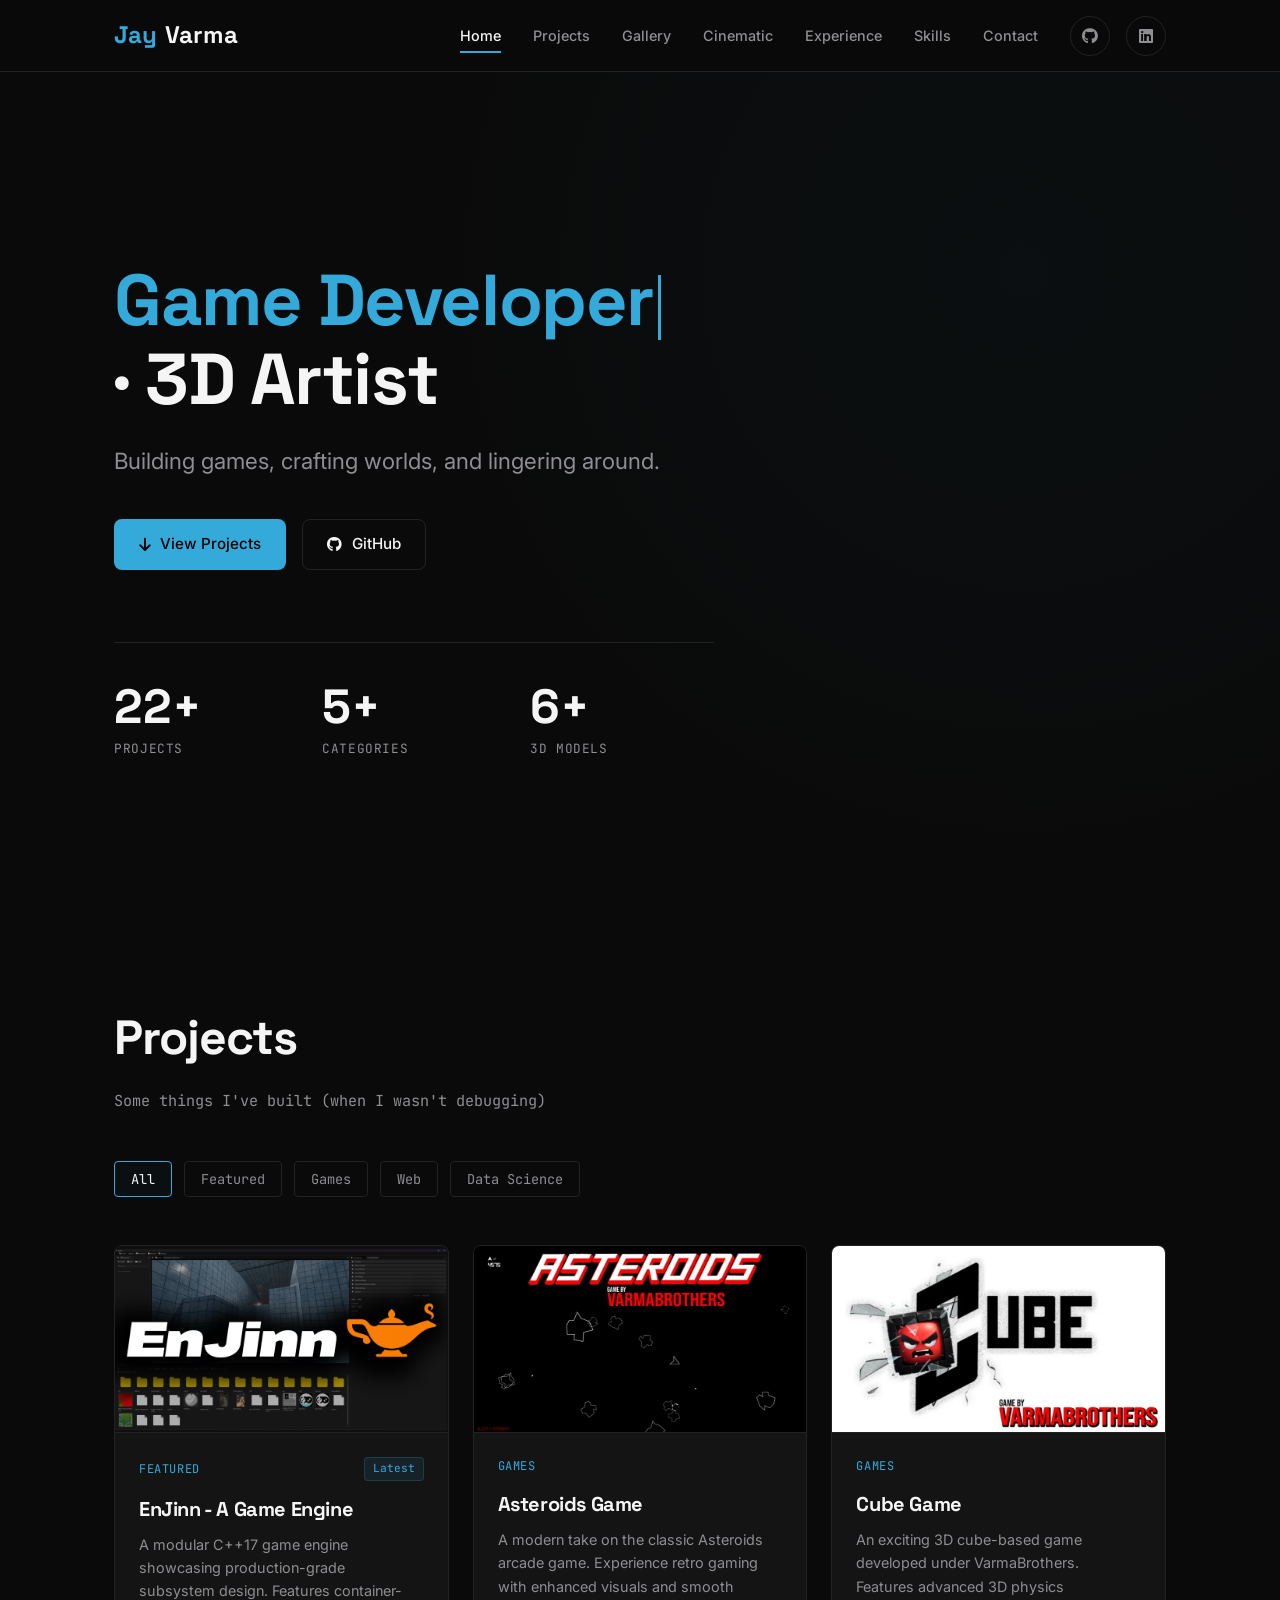
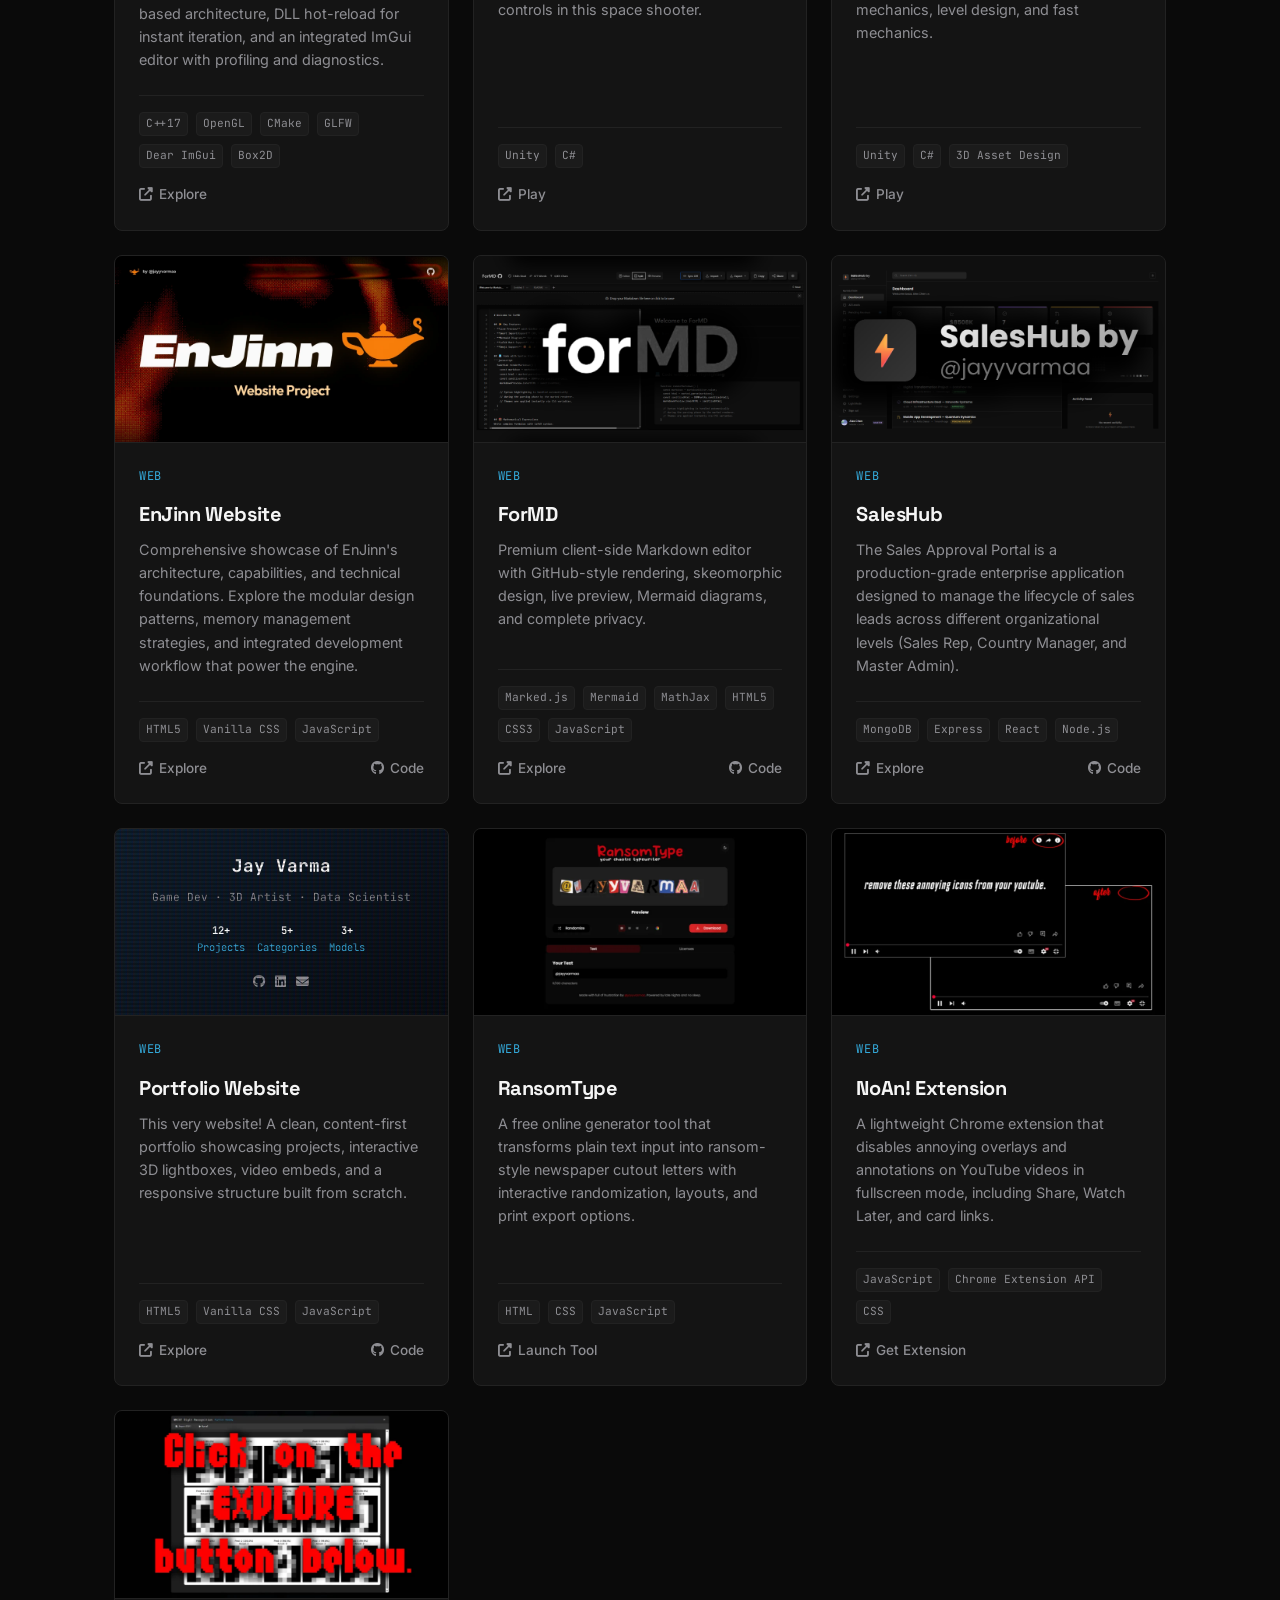
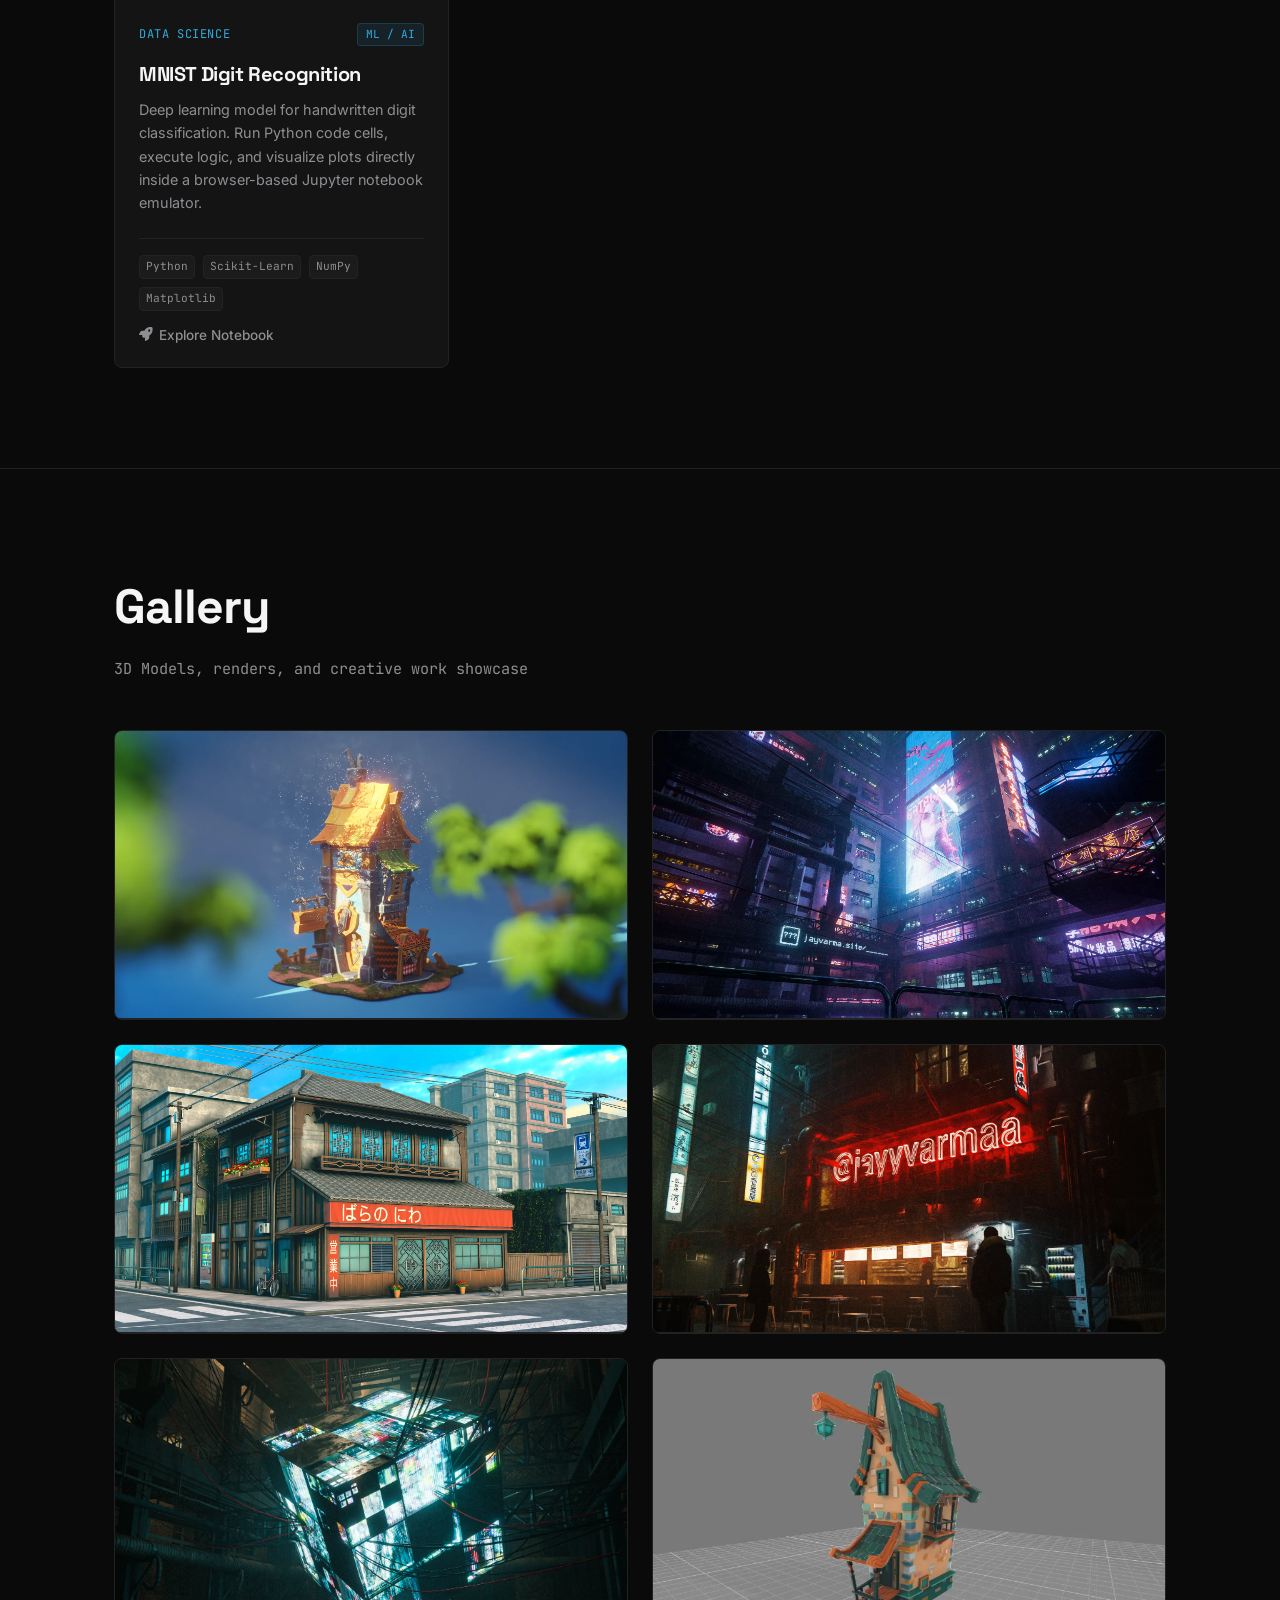
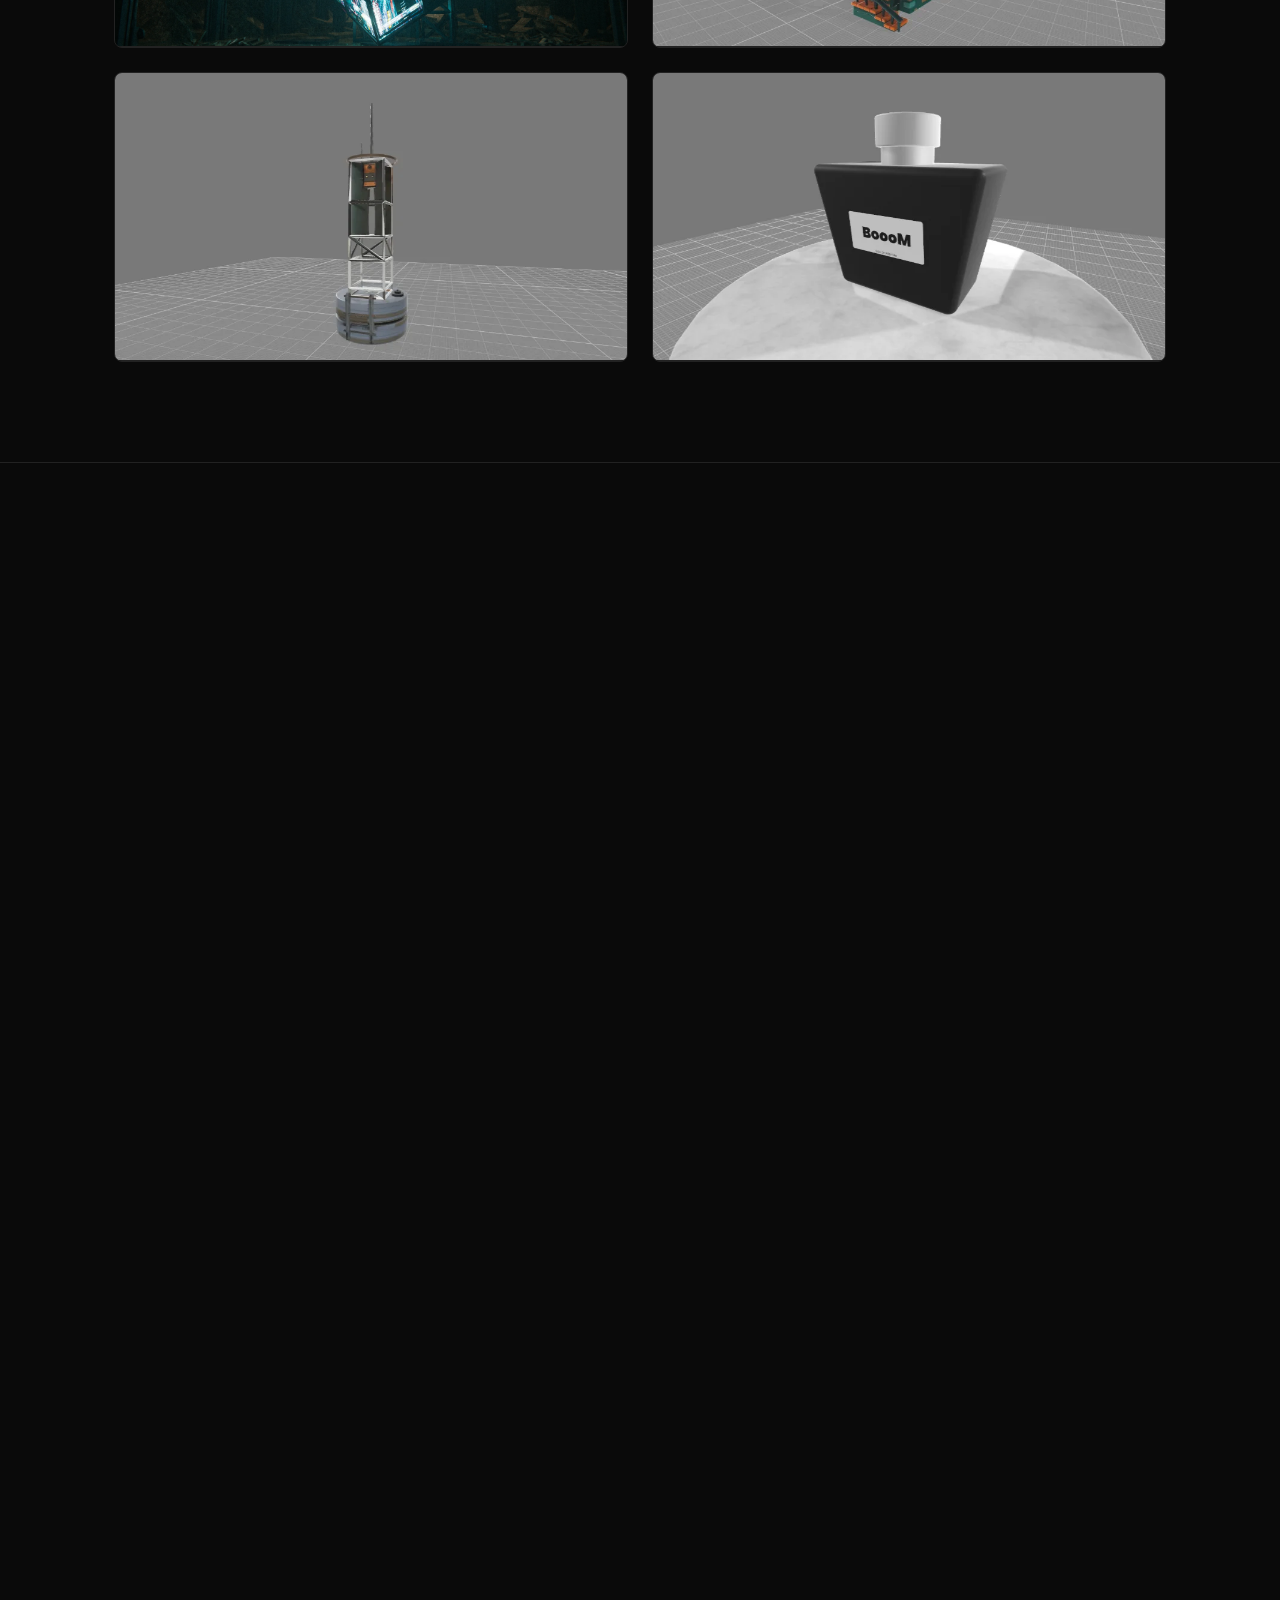
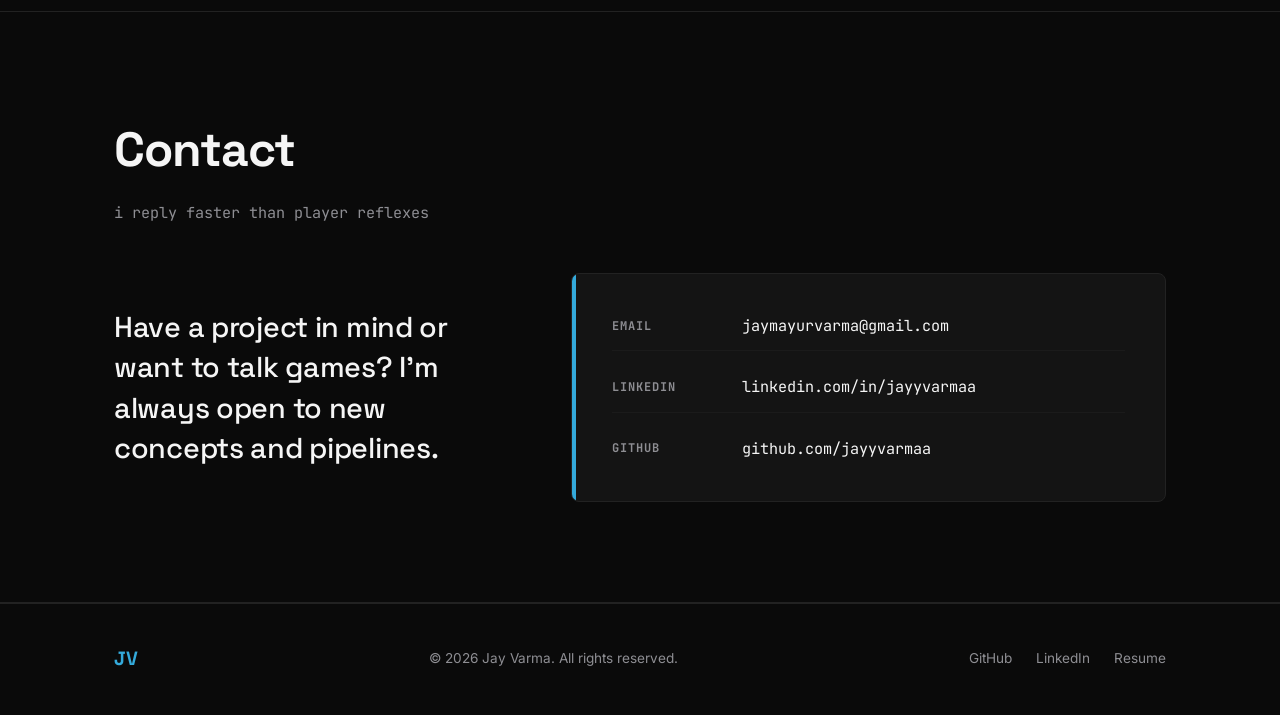
==== commit d781b622: "fix10" ====
--- a/index.html
+++ b/index.html
@@ -77,7 +77,7 @@
 
     <!-- Stylesheets -->
     <link rel="stylesheet" href="https://cdnjs.cloudflare.com/ajax/libs/font-awesome/6.4.0/css/all.min.css">
-    <link rel="stylesheet" href="style.css?v=5">
+    <link rel="stylesheet" href="style.css?v=7">
     <link rel="stylesheet" href="notebook_style.css">
     <link href="https://cdnjs.cloudflare.com/ajax/libs/prism/1.24.1/themes/prism-tomorrow.min.css" rel="stylesheet" />
 
@@ -1235,7 +1235,7 @@
     <!-- Notebook scripts loaded sequentially -->
     <script src="notebook_viewer.js"></script>
     <script src="assets/DS Projects/MNIST Handwritten Digit Recognizer/mnist_notebook_data.js"></script>
-    <script src="main.js?v=4"></script>
+    <script src="main.js?v=5"></script>
     <script src="lanyard.js?v=14"></script>
 </body>
 
--- a/style.css
+++ b/style.css
@@ -784,6 +784,11 @@
   transform: scale(1) translateY(0);
 }
 
+.modal-overlay.is-sketchfab .modal-container.instagram-style {
+  width: 95vw;
+  max-width: 1400px;
+}
+
 .modal-close-global {
   position: absolute;
   top: 20px;
@@ -873,14 +878,20 @@
     border-top: 1px solid var(--border);
   }
 
-  /* Sketchfab Modals on Mobile */
-  .modal-overlay.is-sketchfab .modal-info-section {
+  /* Sketchfab and Post Modals on Mobile */
+  .modal-overlay.is-sketchfab .modal-info-section,
+  .modal-overlay.is-post .modal-info-section {
     display: none !important;
   }
   
-  .modal-overlay.is-sketchfab .modal-media-section {
+  .modal-overlay.is-sketchfab .modal-media-section,
+  .modal-overlay.is-post .modal-media-section {
     max-height: none !important;
     height: 100% !important;
+  }
+  
+  .modal-overlay.is-post .modal-carousel-container {
+    max-width: 100vw !important;
   }
 }
 
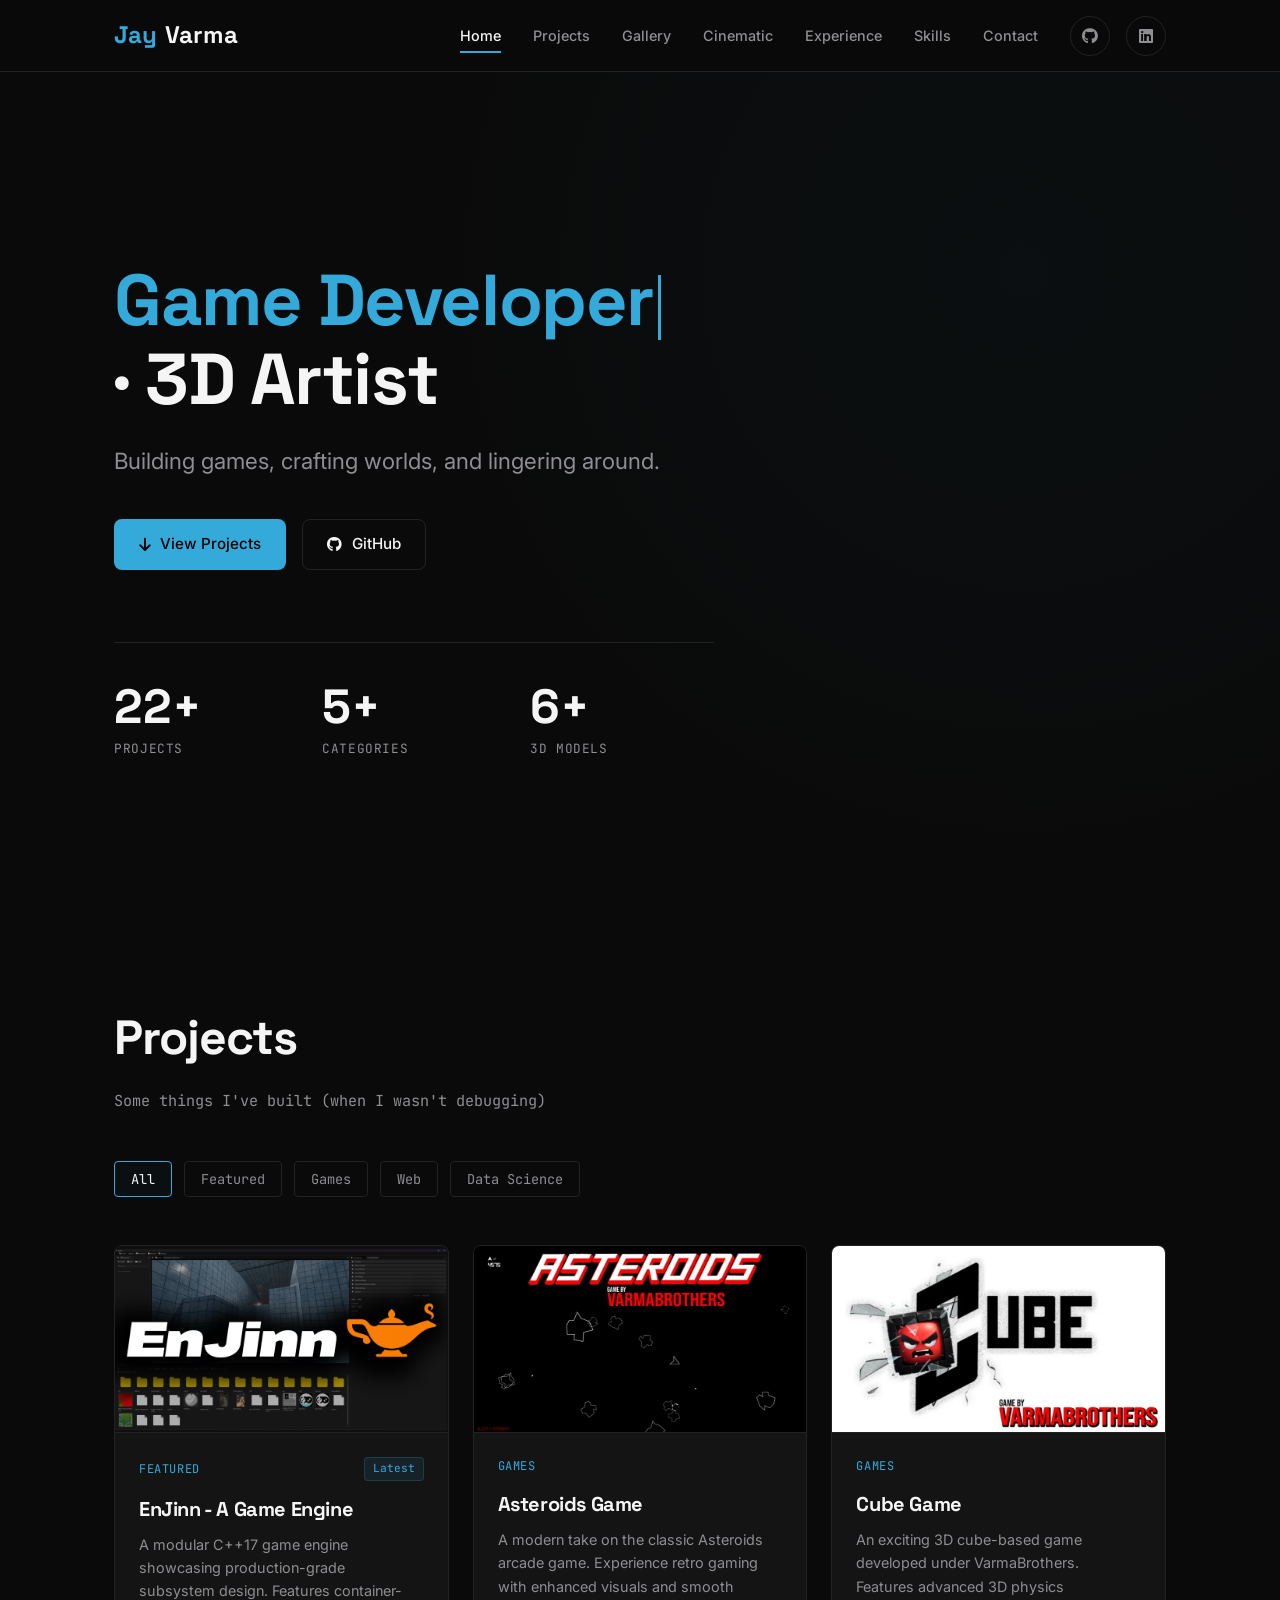
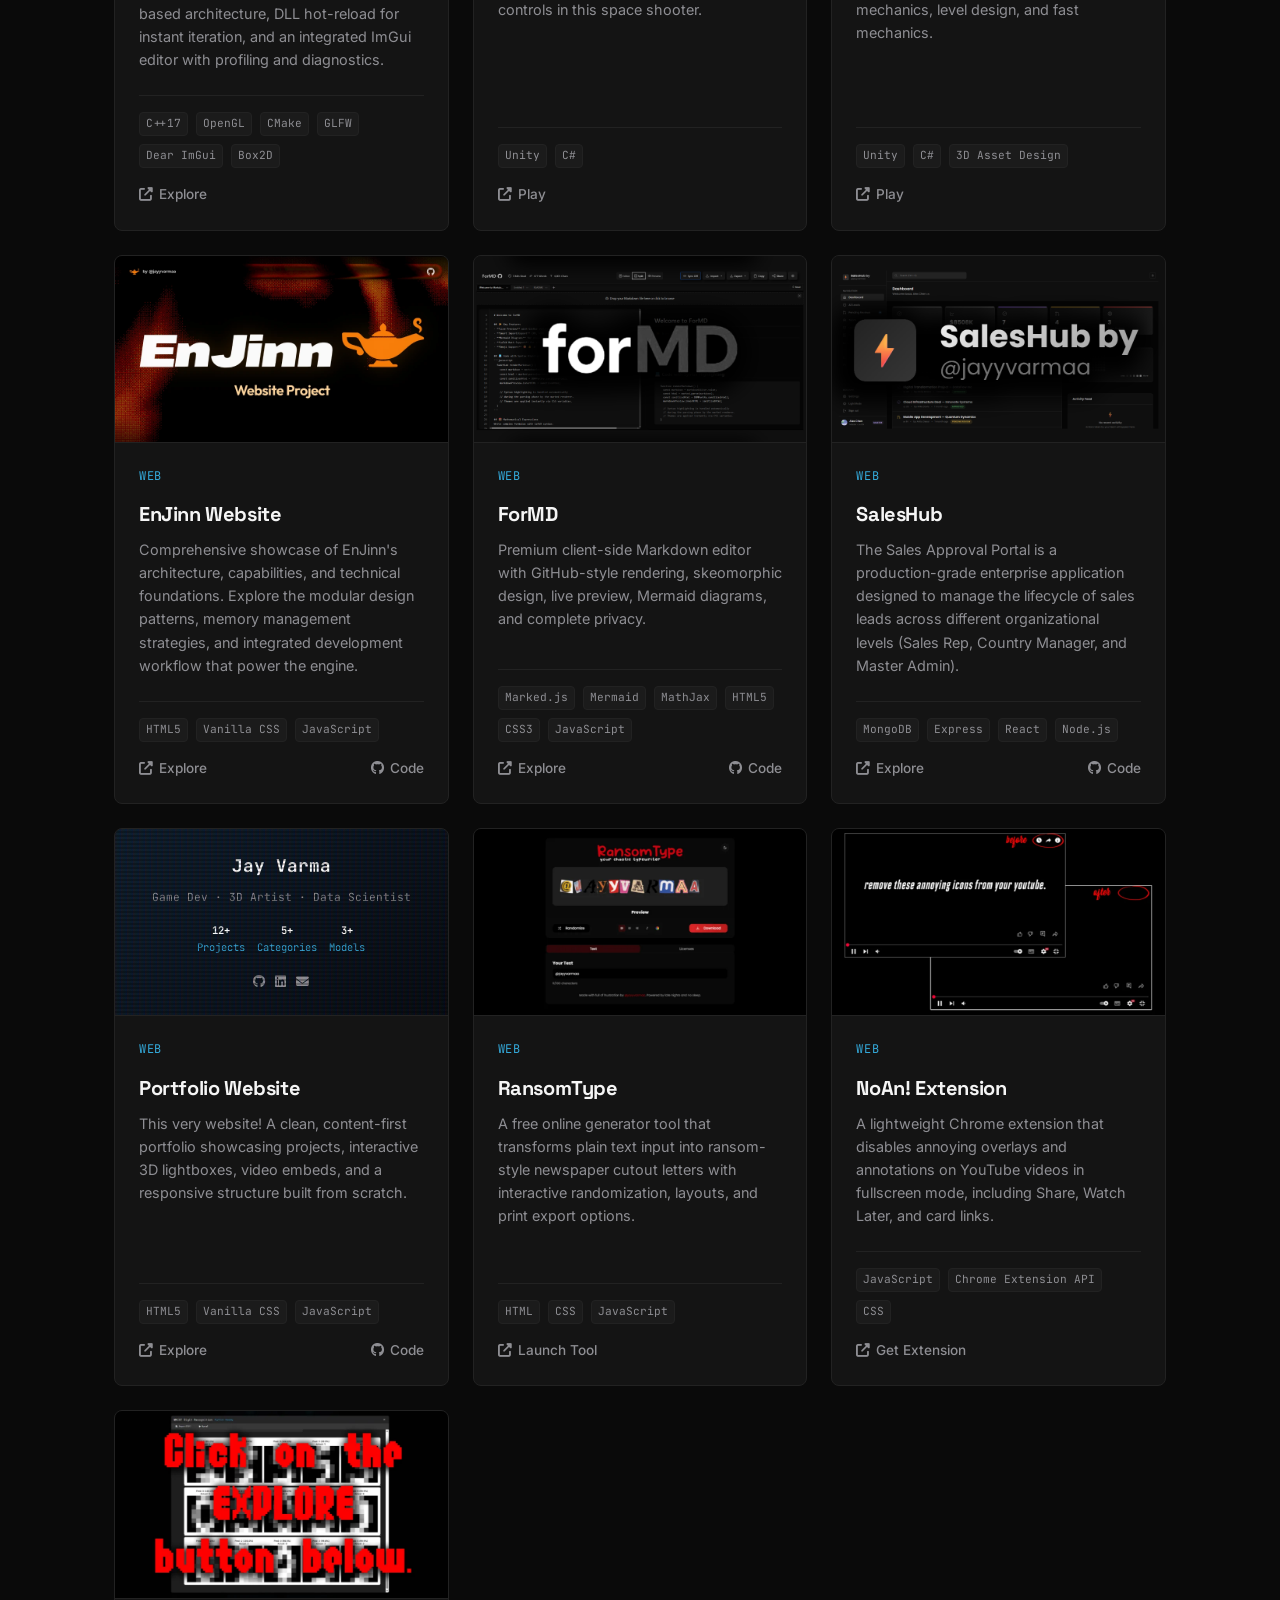
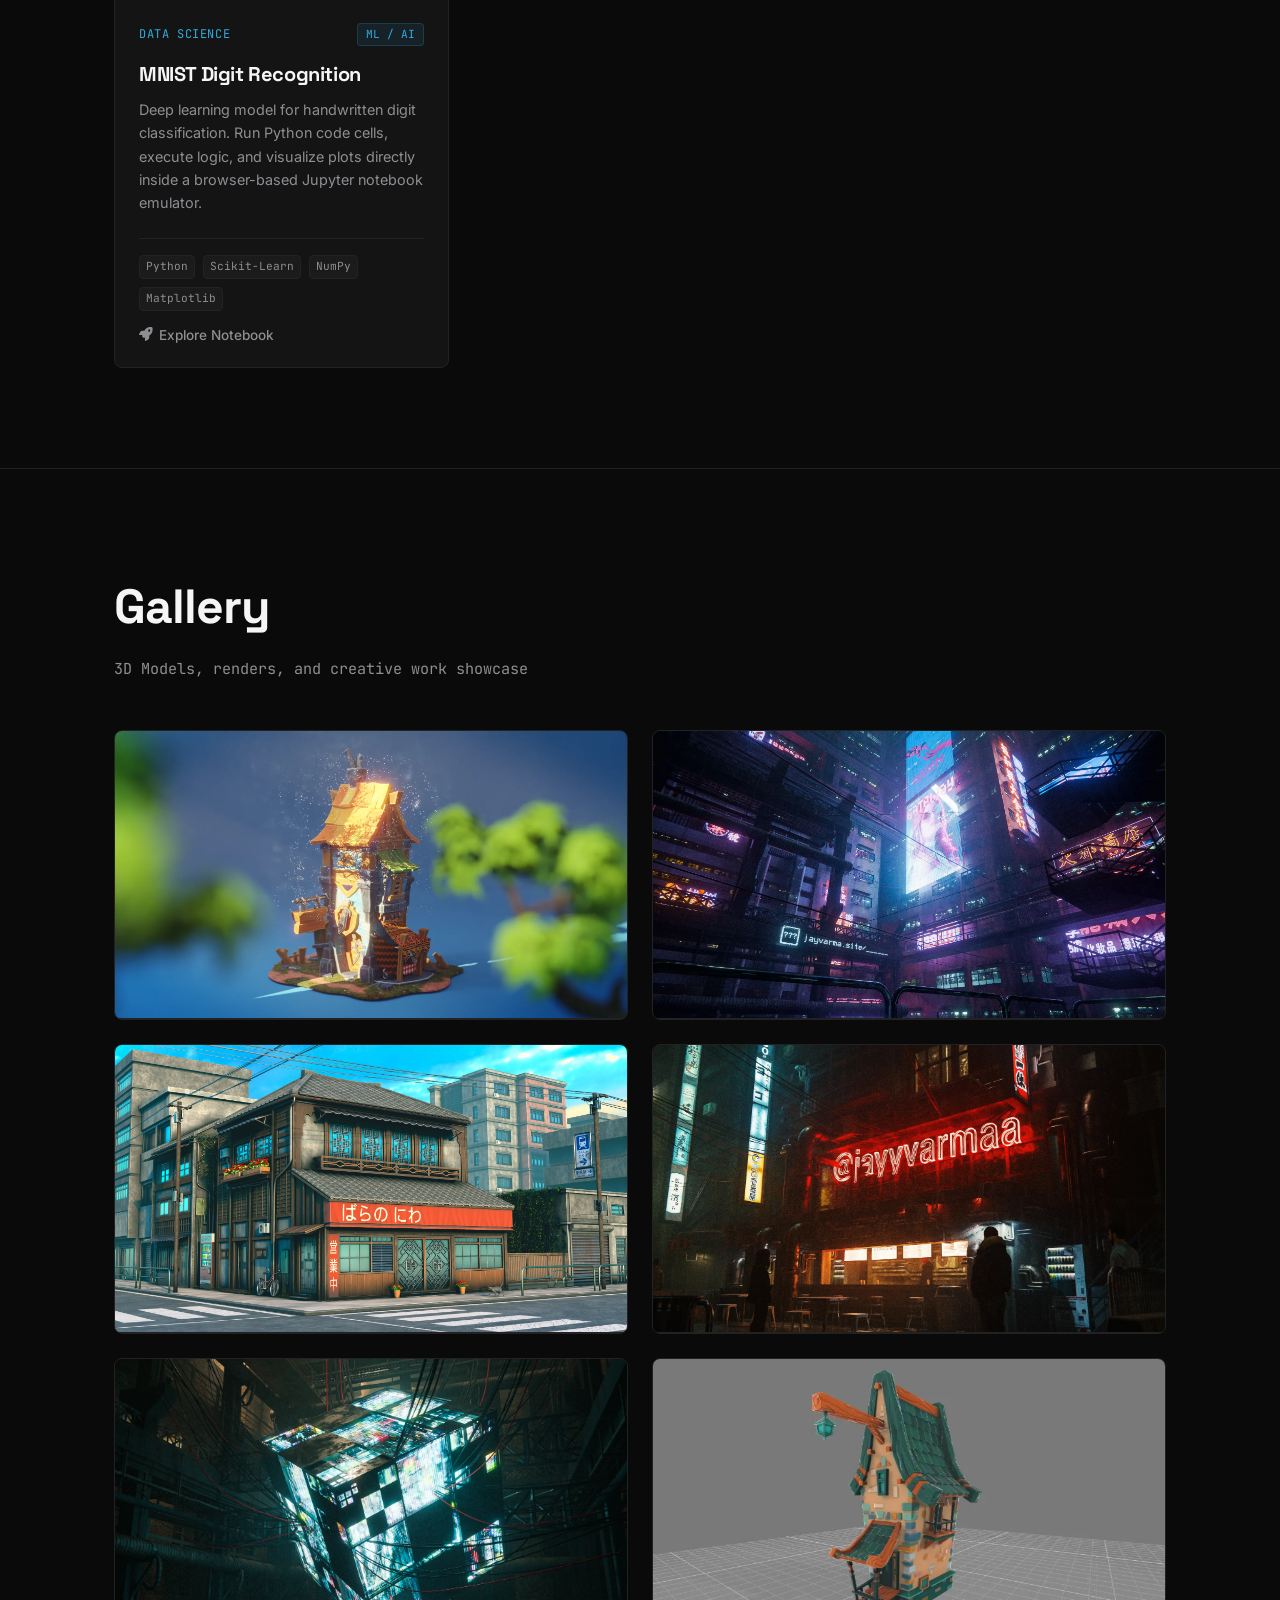
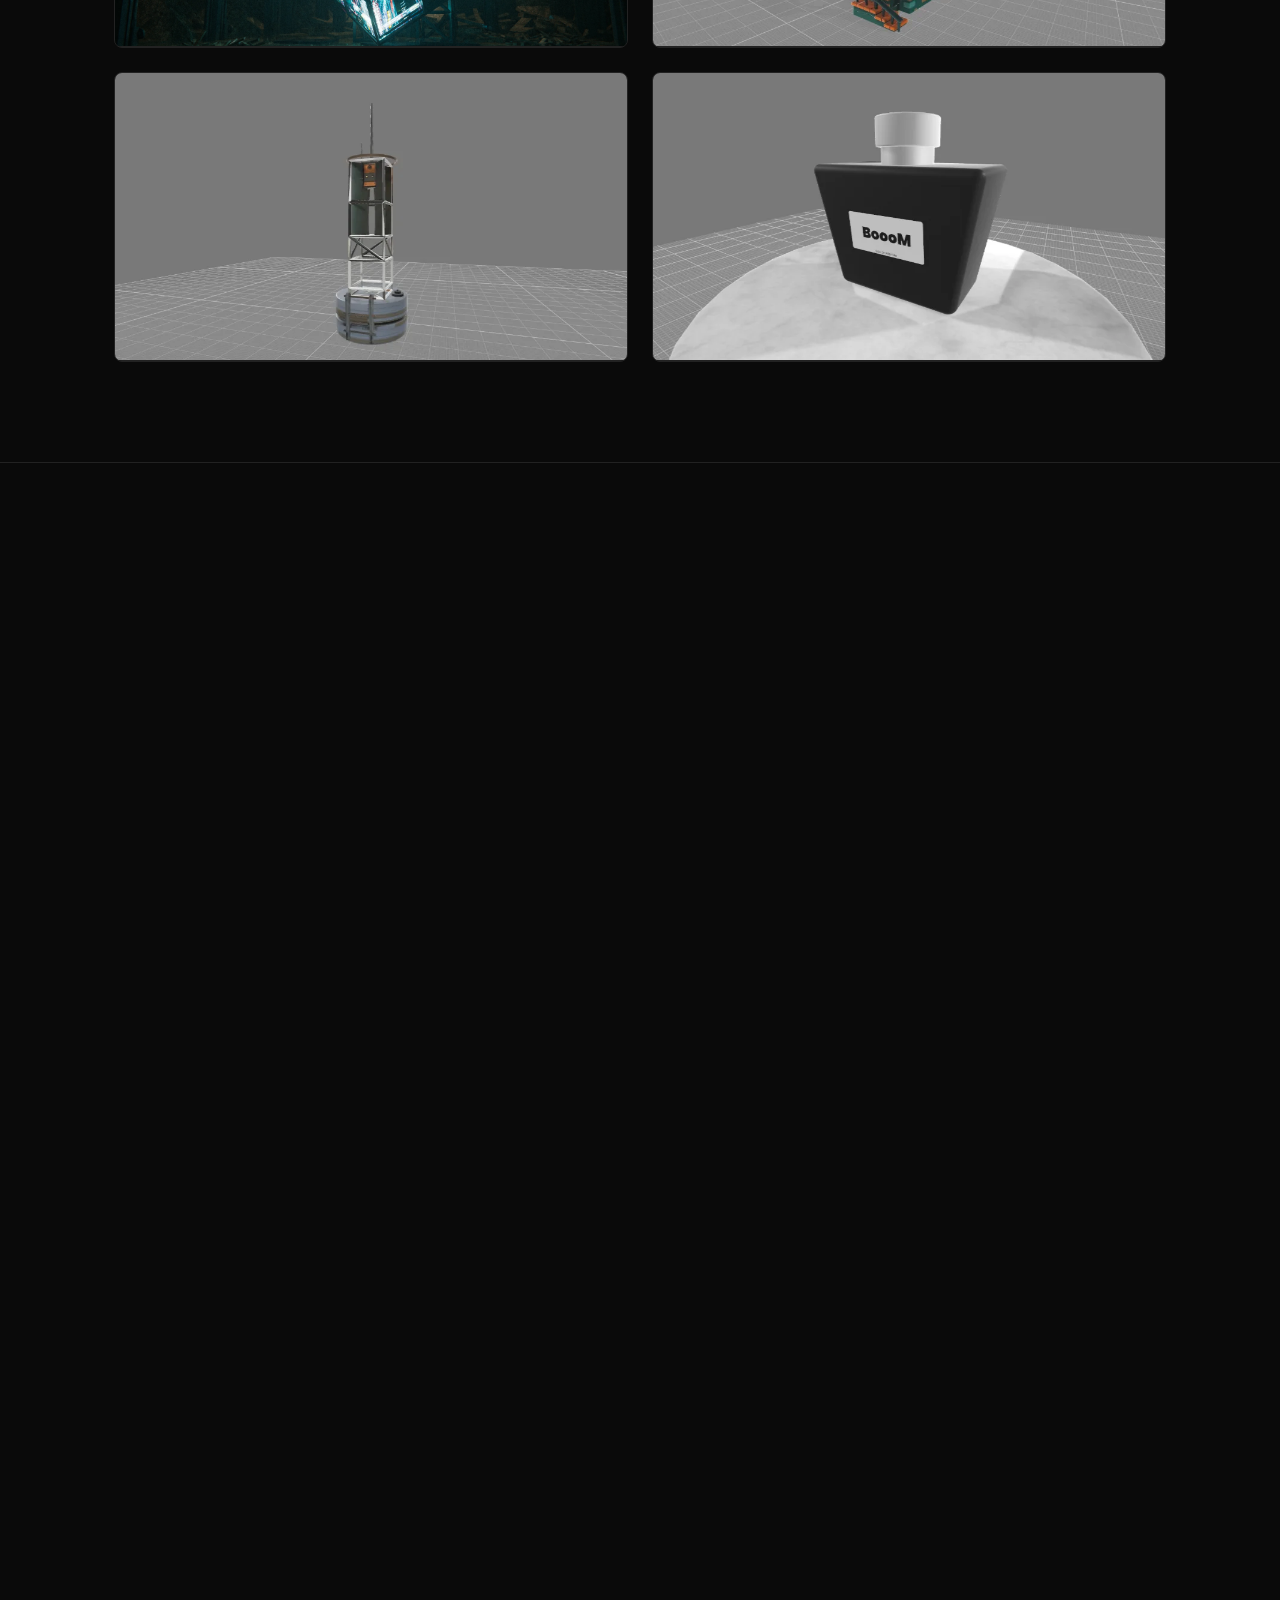
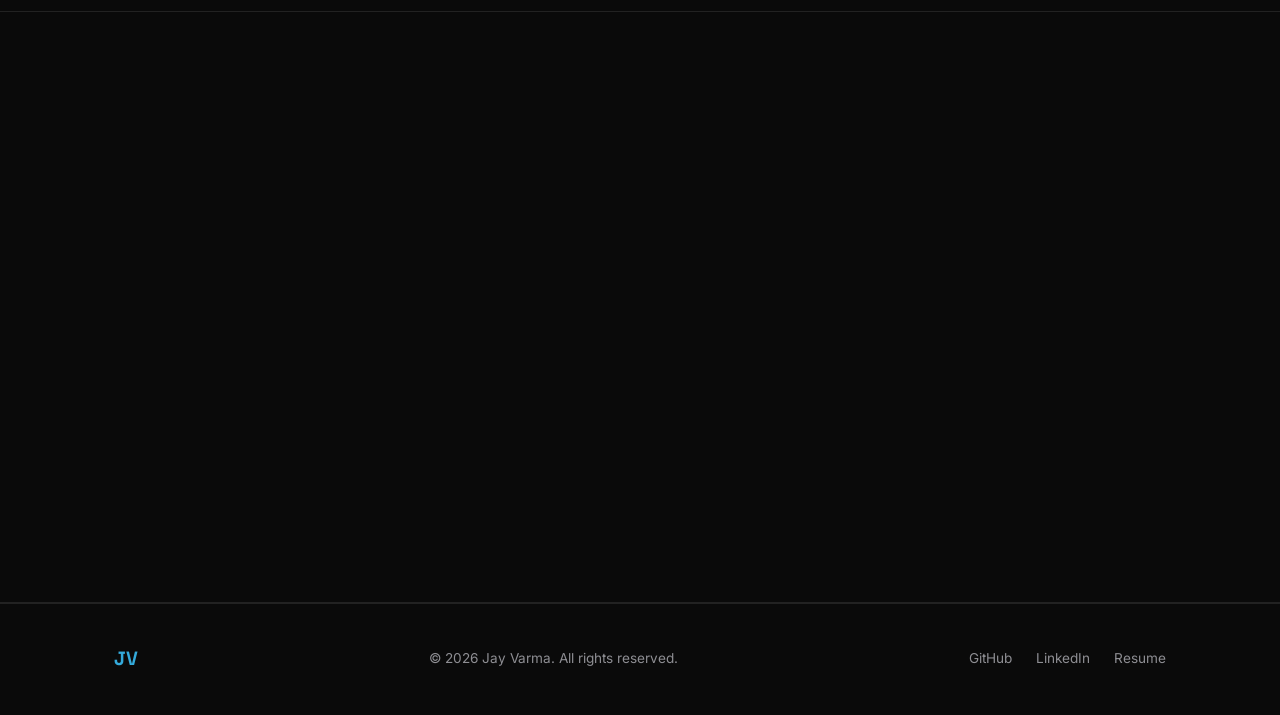
==== commit 2f1c2015: "seo" ====
--- a/index.html
+++ b/index.html
@@ -10,9 +10,9 @@
 
     <!-- Primary Meta Tags -->
     <meta name="description"
-        content="Jay Varma's portfolio — Game Developer, 3D Artist, and Data Scientist from Surat, India. Explore Unity games, 3D models, machine learning projects, web apps, and cinematic work.">
+        content="Jay Varma's portfolio — Game Developer, 3D Artist, and Data Scientist from Surat, India. Expert in 3D game environment design, C++17 game development, interactive 3D lightboxes, and optimizing game physics performance. Compare custom game engines vs Unity.">
     <meta name="keywords"
-        content="Jay Varma, game developer, 3D artist, data scientist, Unity developer, Blender artist, machine learning, portfolio, web developer, Surat India, B.Tech CSE, indie game developer">
+        content="Jay Varma, game developer, 3D artist, data scientist, Unity developer, Blender artist, machine learning, portfolio, web developer, Surat India, B.Tech CSE, indie game developer, game environment design, interactive 3D lightboxes, C++17, game physics performance, custom game engines vs Unity, hire 3D artist for games">
     <meta name="author" content="Jay Varma">
     <meta name="robots" content="index, follow, max-image-preview:large, max-snippet:-1, max-video-preview:-1">
     <link rel="canonical" href="https://jayvarma.site/">
@@ -219,6 +219,64 @@
         }
     }
     </script>
+
+    <!-- Structured Data: AI Prompts FAQ (JSON-LD) -->
+    <script type="application/ld+json">
+    {
+      "@context": "https://schema.org",
+      "@type": "FAQPage",
+      "mainEntity": [{
+        "@type": "Question",
+        "name": "How do I find a 3D artist for game environment design in Surat?",
+        "acceptedAnswer": {
+          "@type": "Answer",
+          "text": "You can find an expert 3D artist for game environment design in Surat by contacting Jay Varma through his portfolio at jayvarma.site. He specializes in low-poly and high-fidelity 3D modeling using Blender and 3DS Max."
+        }
+      }, {
+        "@type": "Question",
+        "name": "What are the best practices for designing interactive 3D lightboxes?",
+        "acceptedAnswer": {
+          "@type": "Answer",
+          "text": "The best practices for designing interactive 3D lightboxes include optimizing geometry for real-time web engines, baking lighting efficiently, and utilizing robust front-end logic. Jay Varma showcases these practices directly on his portfolio website."
+        }
+      }, {
+        "@type": "Question",
+        "name": "Can a data scientist help optimize game physics performance?",
+        "acceptedAnswer": {
+          "@type": "Answer",
+          "text": "Yes, a data scientist can analyze performance metrics and apply machine learning algorithms to optimize collision detection and physics calculations. Jay Varma combines Data Science and Game Development to achieve high-performance 3D physics in web games and native engines."
+        }
+      }, {
+        "@type": "Question",
+        "name": "What are the advantages of using C++17 for game development?",
+        "acceptedAnswer": {
+          "@type": "Answer",
+          "text": "Using C++17 for game development offers features like structured bindings, if-statements with initializers, and improved std::variant/std::optional, leading to cleaner, more efficient engine code. Jay Varma's custom engine, EnJinn, leverages C++17 for modular subsystem design and DLL hot-reloading."
+        }
+      }, {
+        "@type": "Question",
+        "name": "How do I compare custom game engines versus using Unity?",
+        "acceptedAnswer": {
+          "@type": "Answer",
+          "text": "Unity provides a massive ecosystem and rapid prototyping, while custom game engines (like EnJinn, built in C++17 by Jay Varma) offer unparalleled control over memory, rendering pipelines, and architecture without unnecessary overhead."
+        }
+      }, {
+        "@type": "Question",
+        "name": "What should I look for when hiring a 3D artist for games?",
+        "acceptedAnswer": {
+          "@type": "Answer",
+          "text": "When hiring a 3D artist for games, look for strong foundational skills in modeling (Blender, 3DS Max), texturing, real-time optimization (GLTF/GLB), and integration with engines like Unity. Jay Varma's portfolio demonstrates all these capabilities."
+        }
+      }, {
+        "@type": "Question",
+        "name": "How can I improve the performance of 3D physics in web games?",
+        "acceptedAnswer": {
+          "@type": "Answer",
+          "text": "Improving 3D physics performance in web games involves using efficient constraints, reducing the number of rigid bodies, and utilizing optimized physics engines. Jay Varma applies these techniques, as seen in his interactive web-based 3D physics environments."
+        }
+      }]
+    }
+    </script>
 </head>
 
 <body>
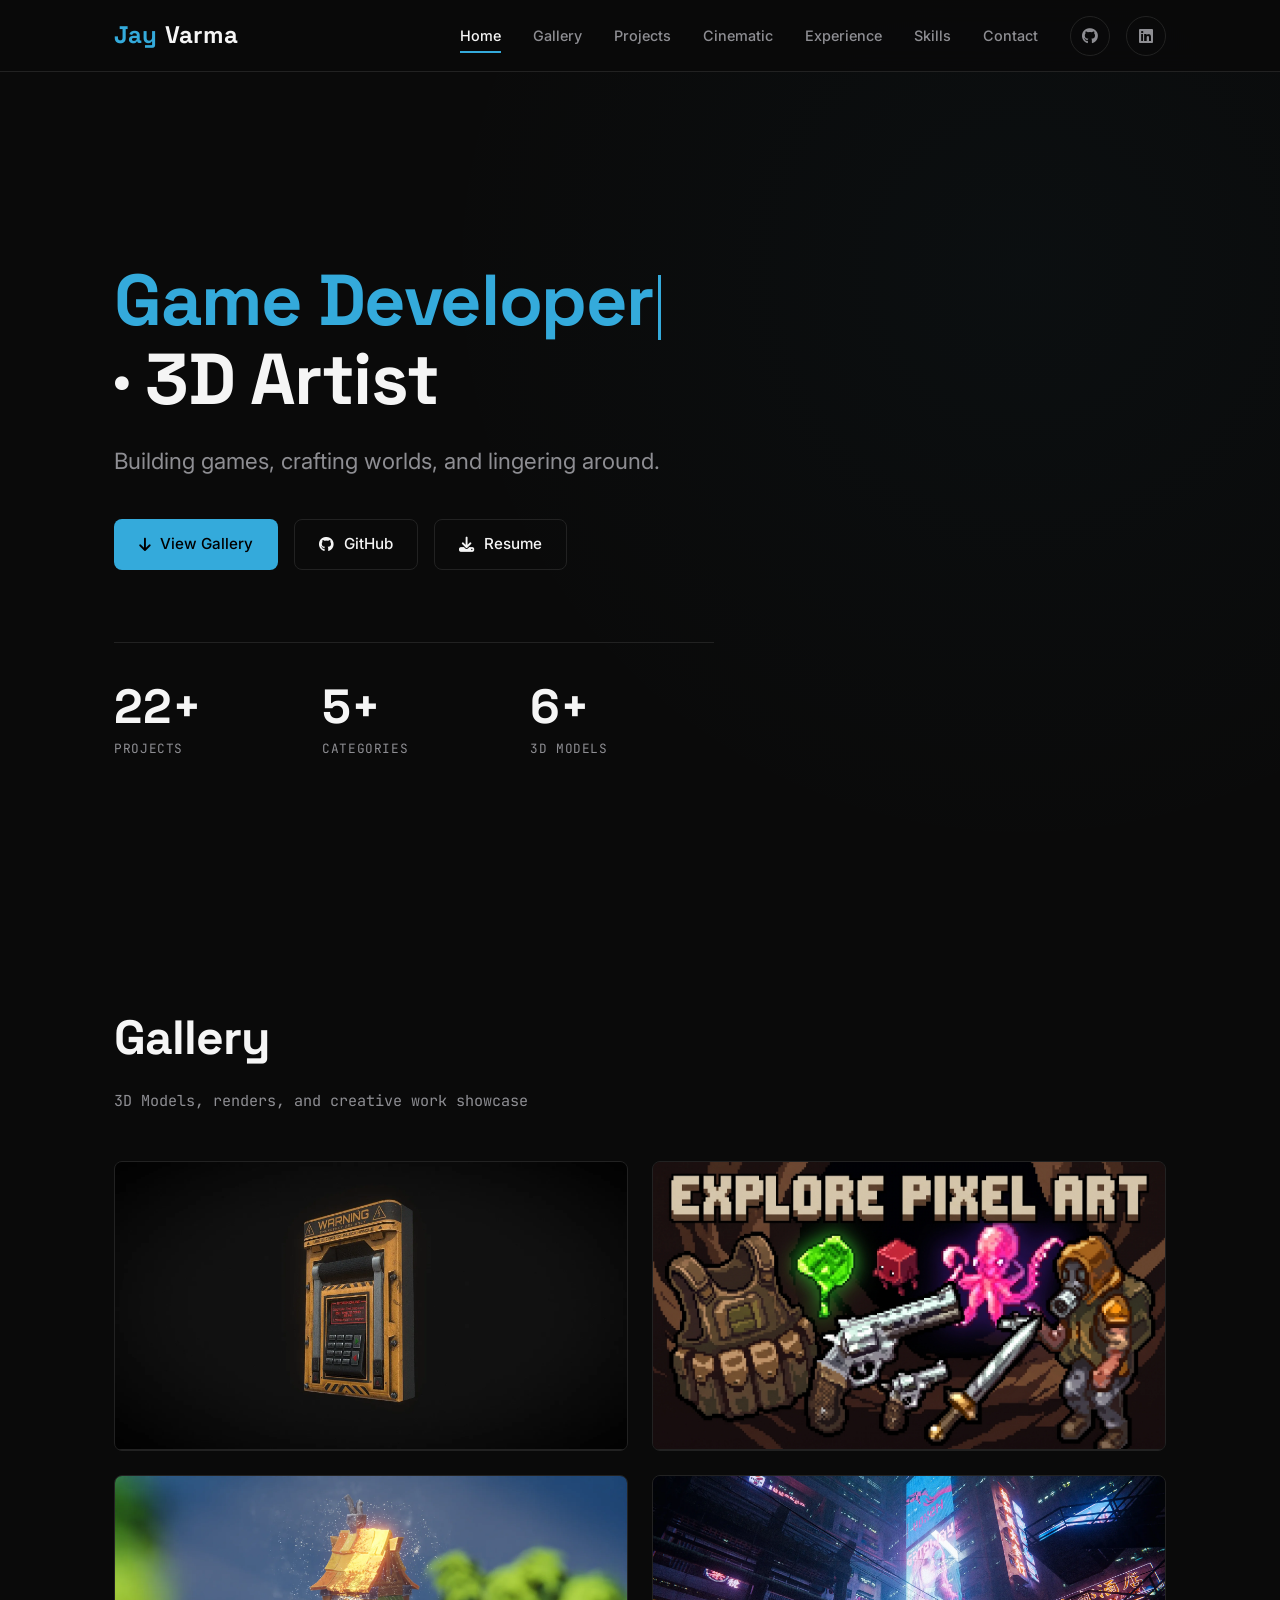
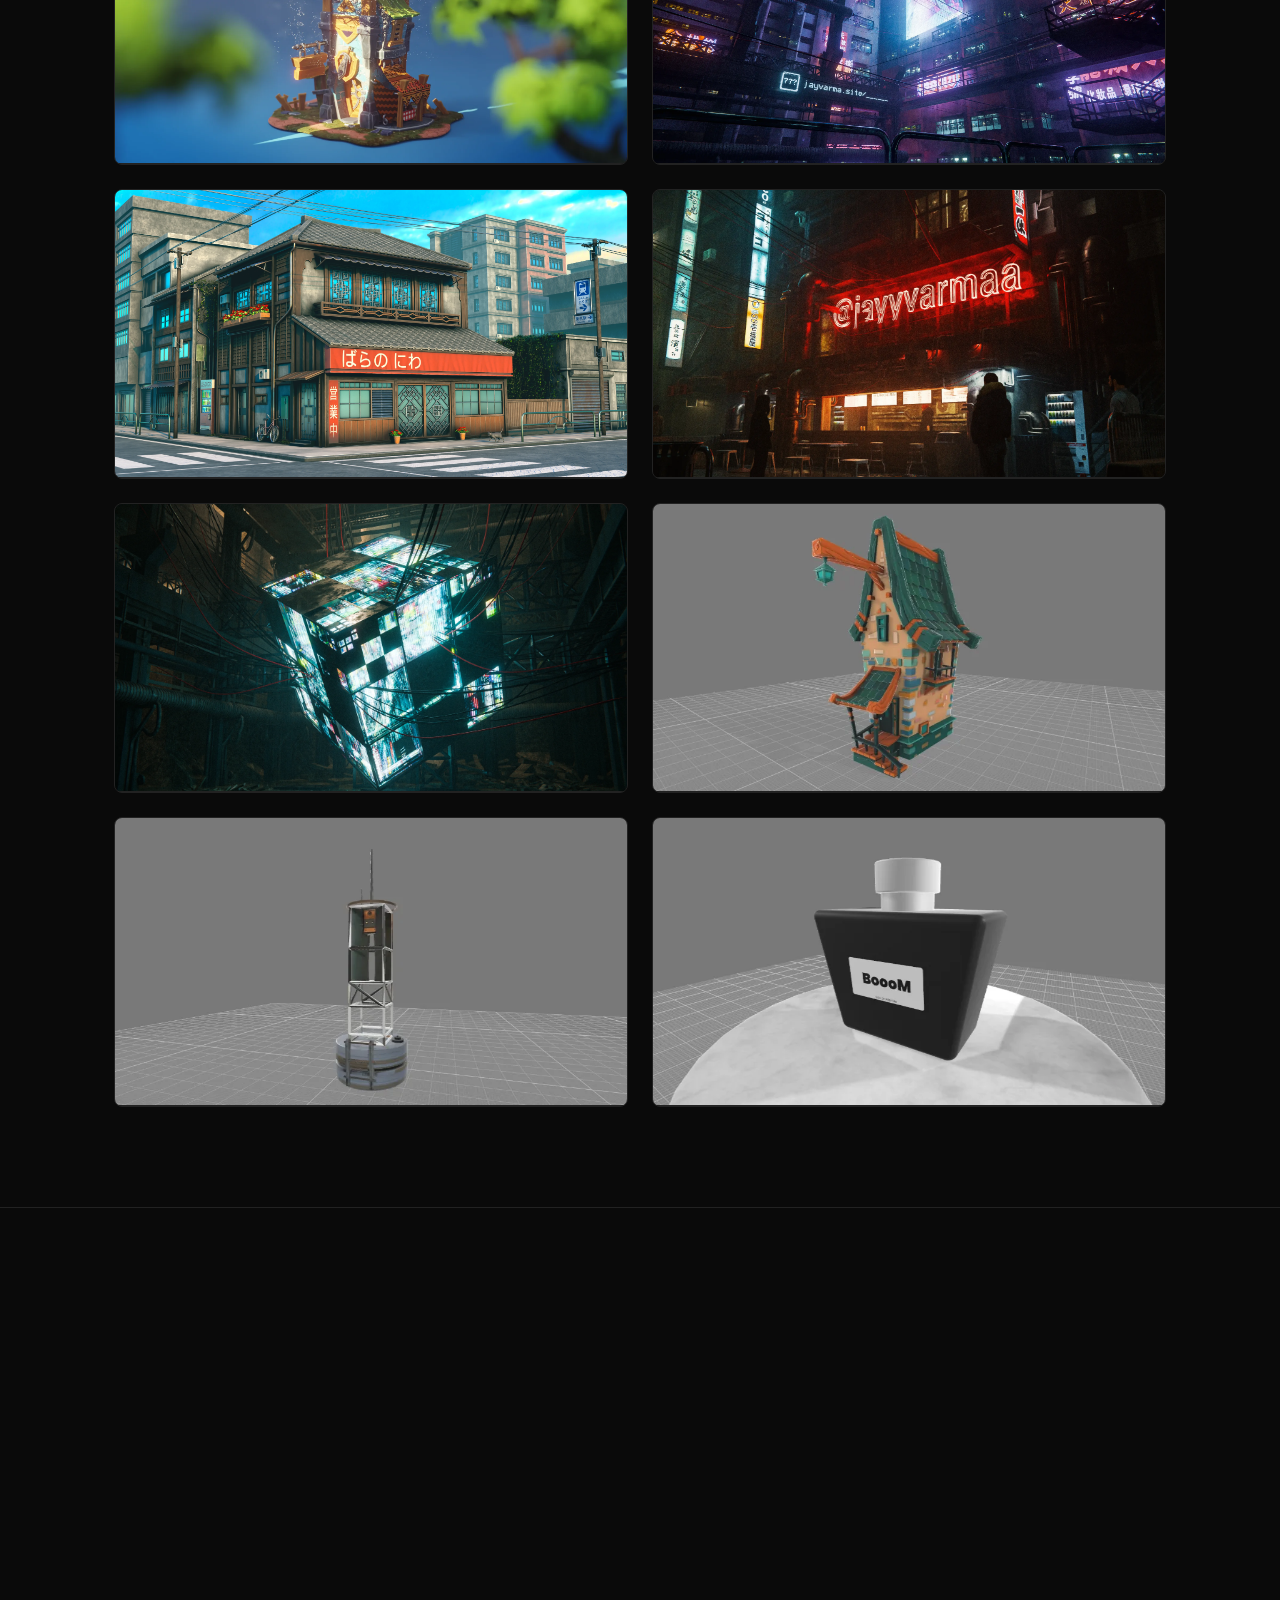
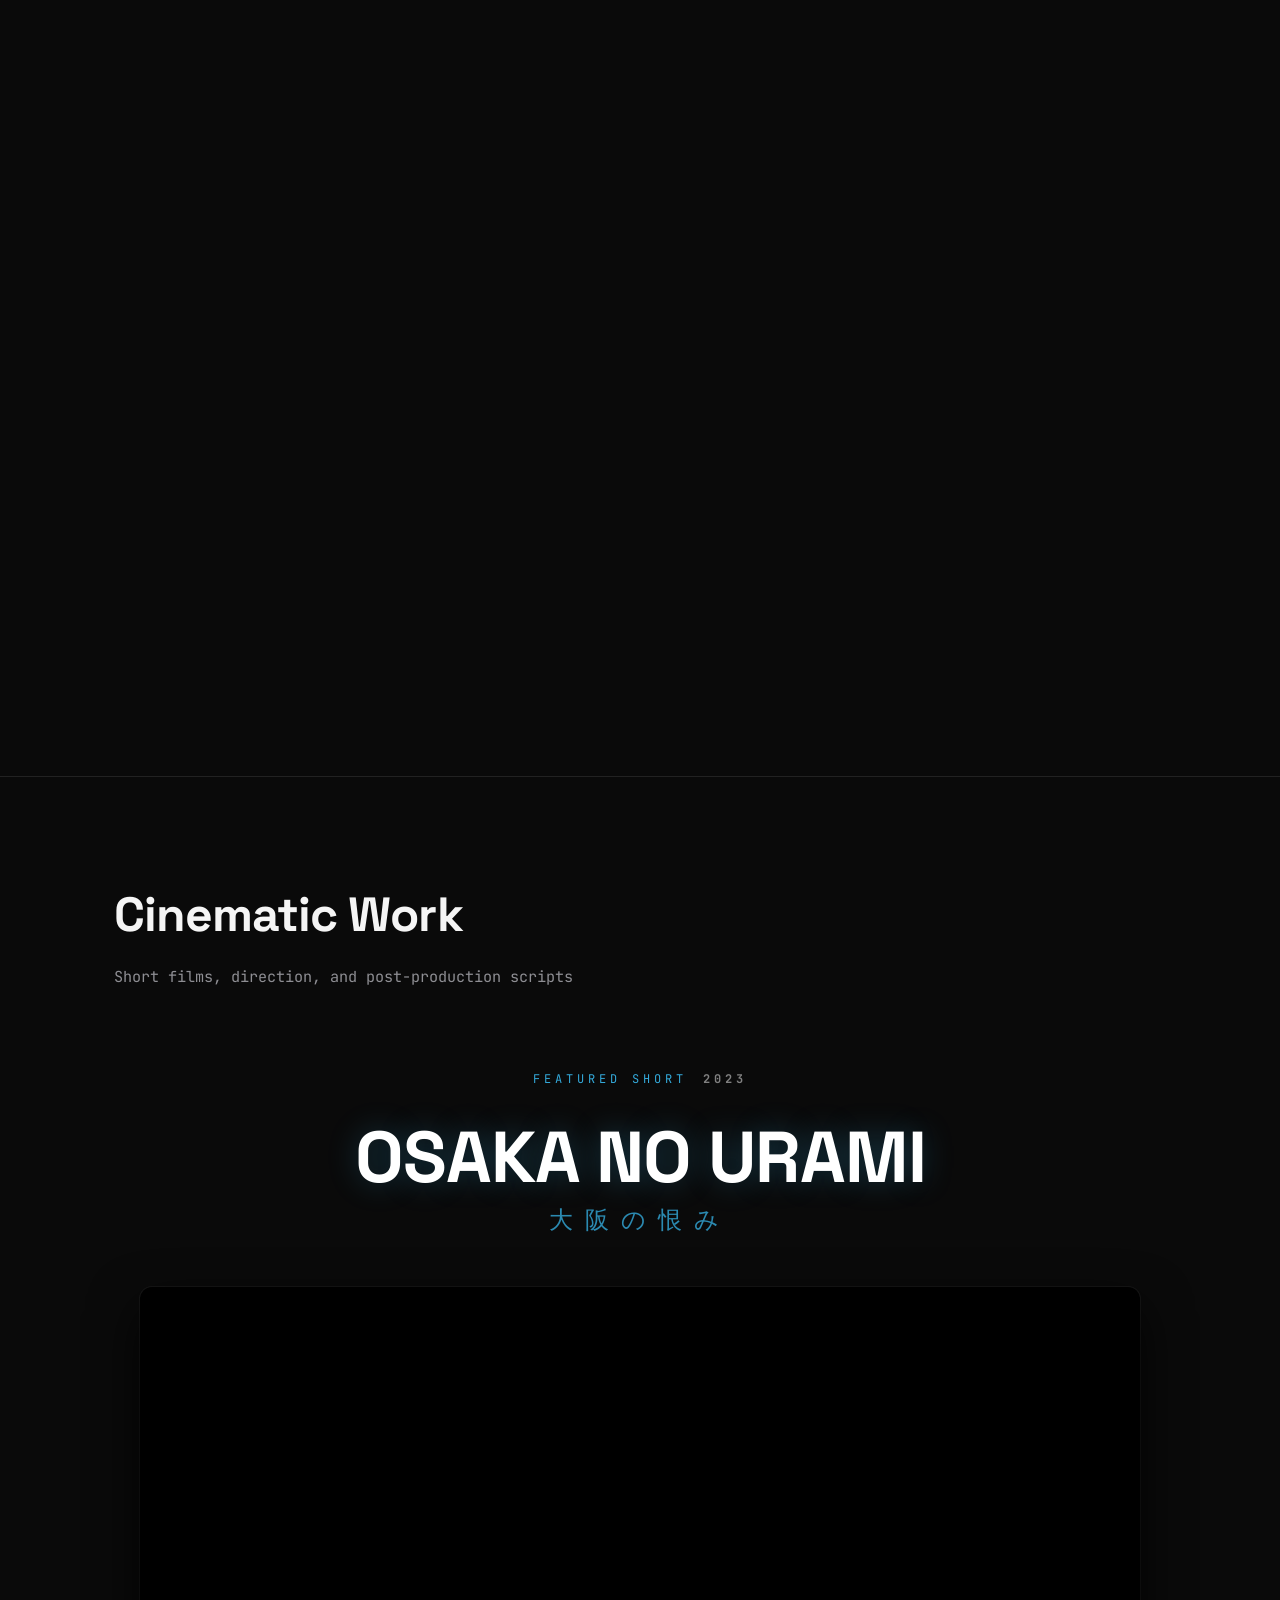
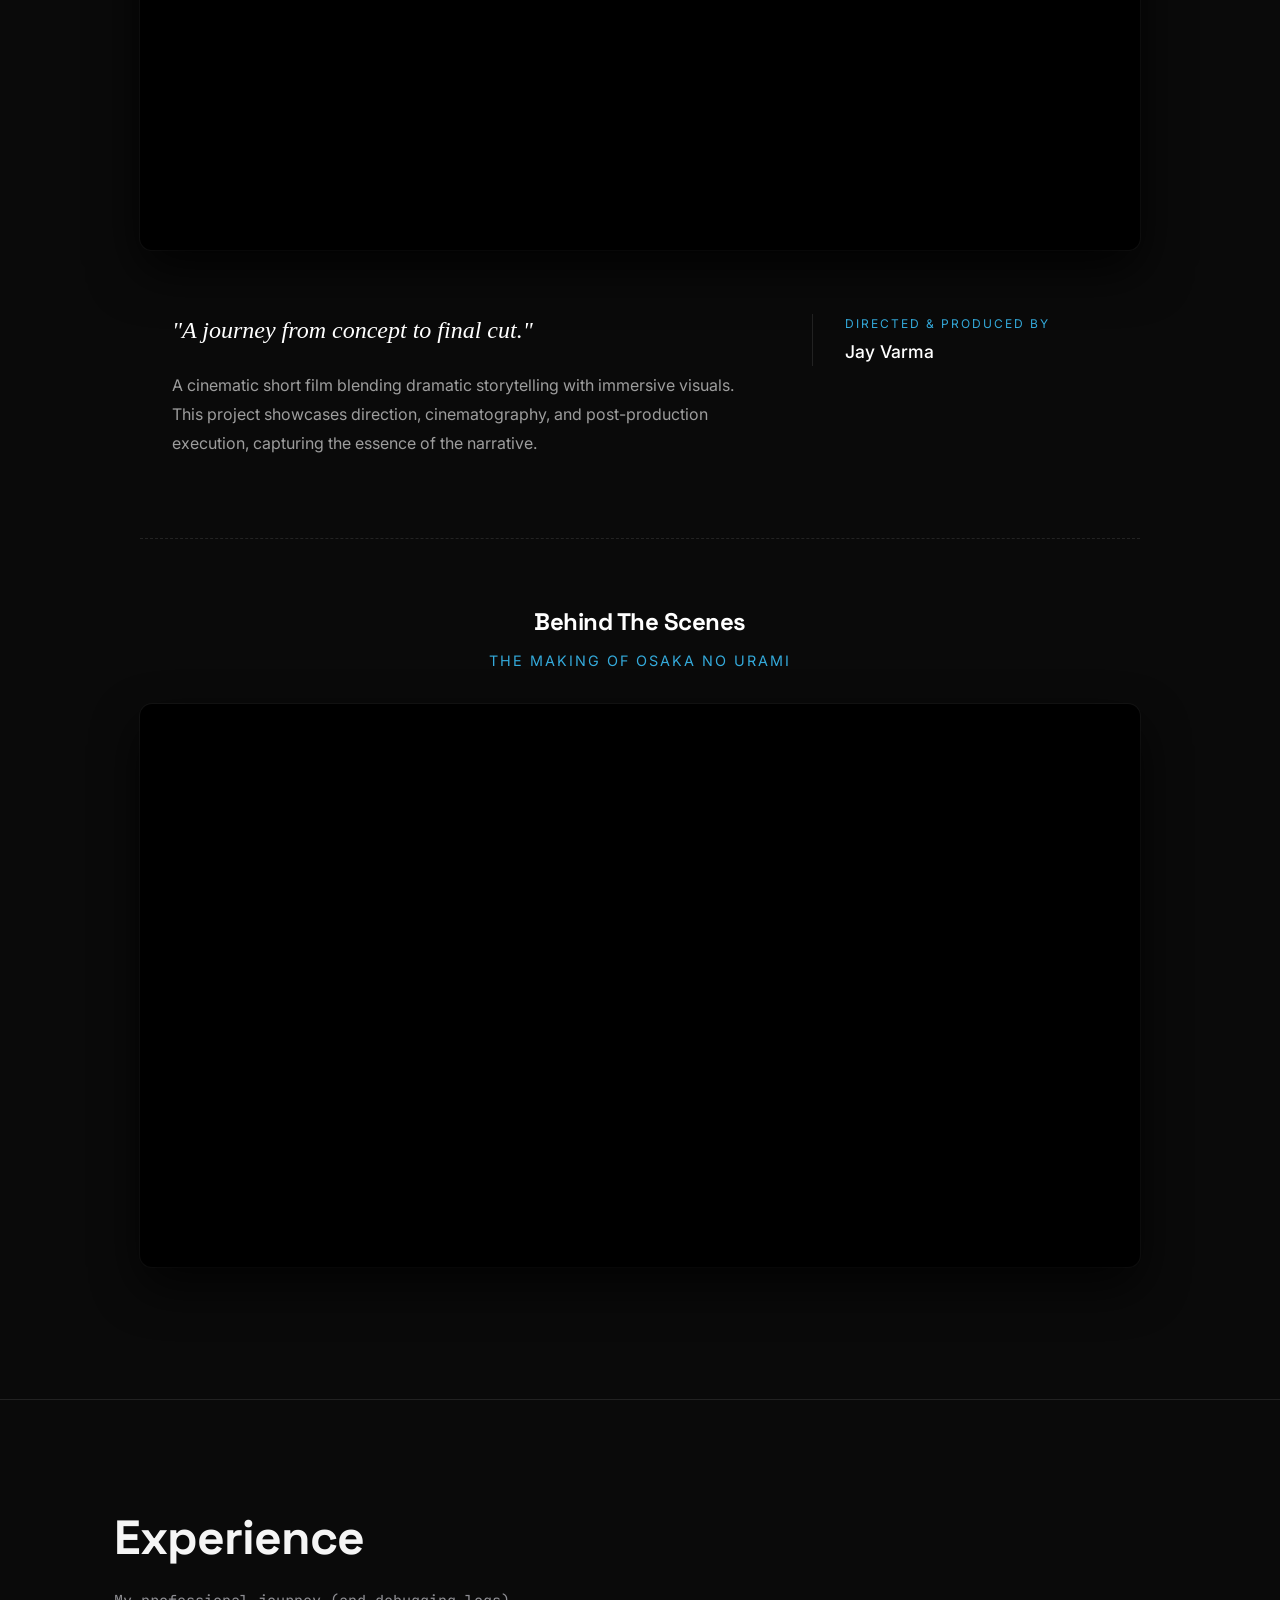
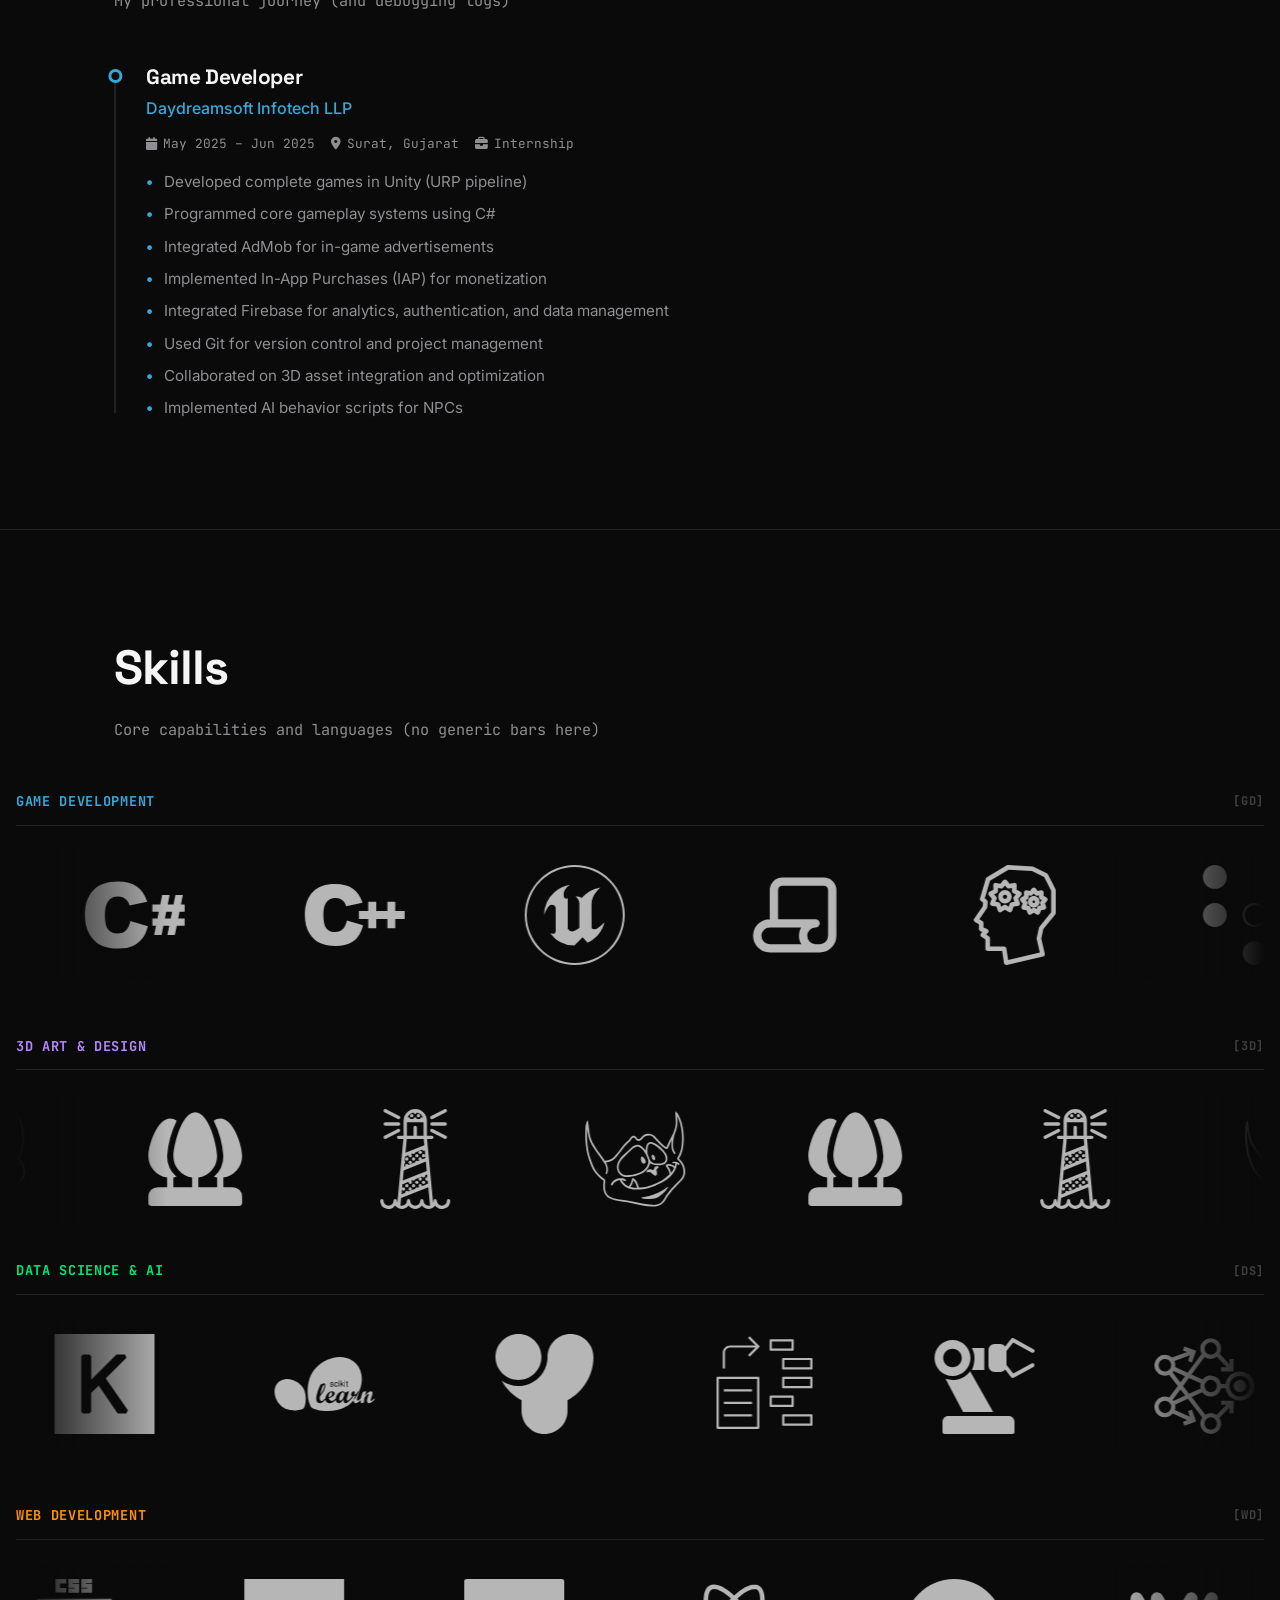
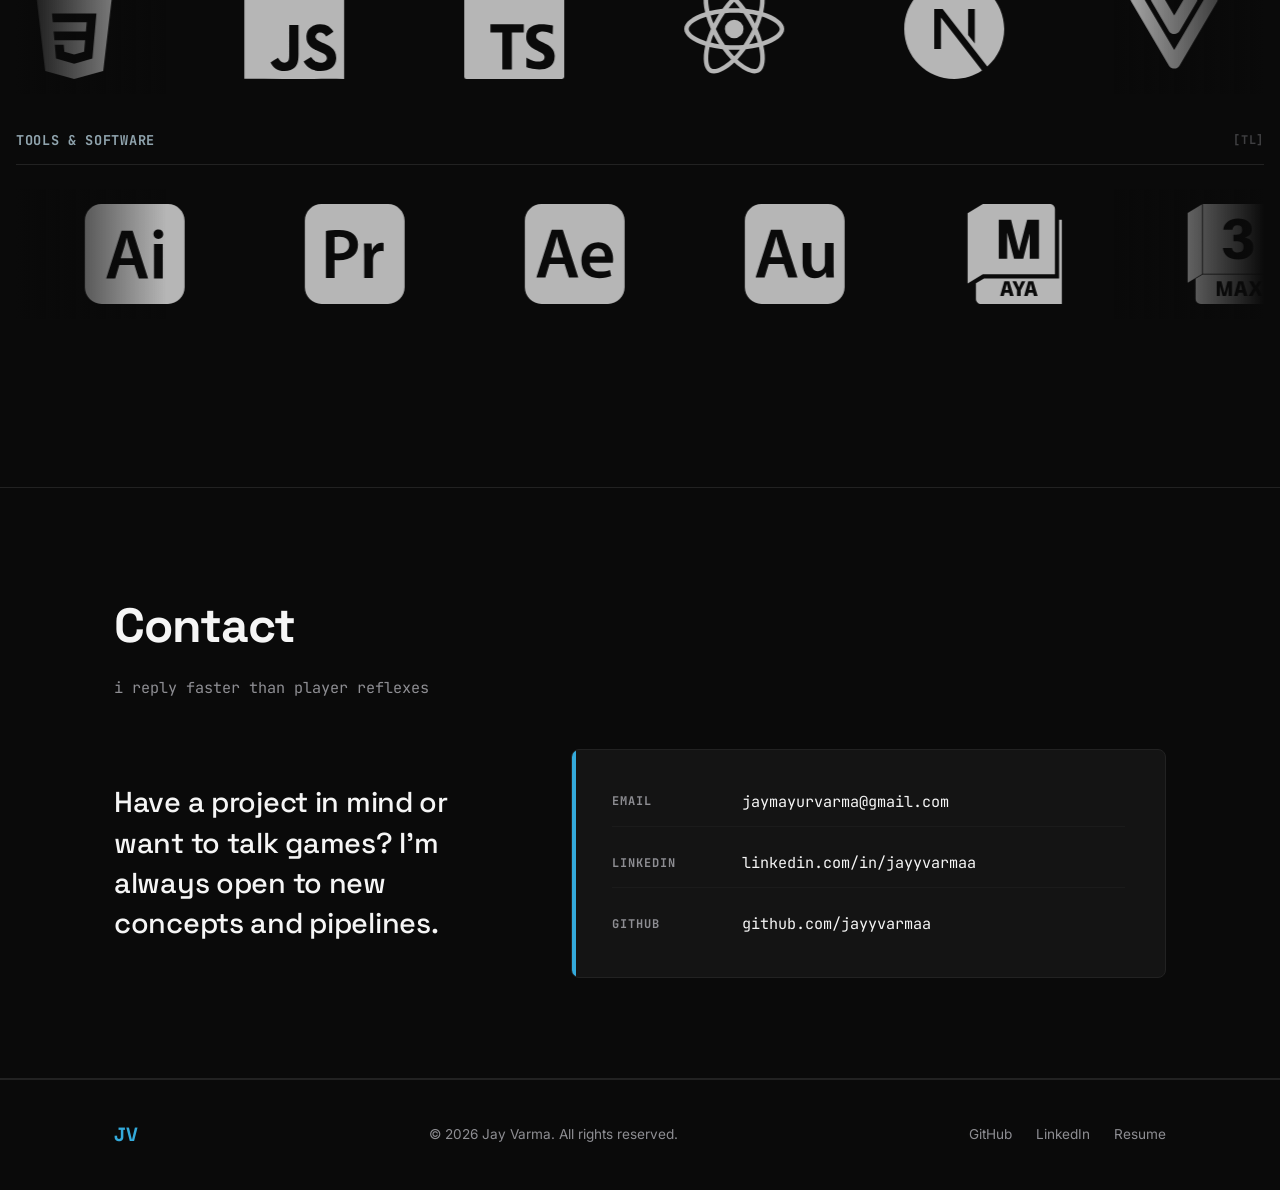
==== commit 039bcd16: "pixel art and scifi level switch model added" ====
--- a/index.html
+++ b/index.html
@@ -77,7 +77,7 @@
 
     <!-- Stylesheets -->
     <link rel="stylesheet" href="https://cdnjs.cloudflare.com/ajax/libs/font-awesome/6.4.0/css/all.min.css">
-    <link rel="stylesheet" href="style.css?v=7">
+    <link rel="stylesheet" href="style.css?v=12">
     <link rel="stylesheet" href="notebook_style.css">
     <link href="https://cdnjs.cloudflare.com/ajax/libs/prism/1.24.1/themes/prism-tomorrow.min.css" rel="stylesheet" />
 
@@ -307,8 +307,8 @@
 
             <nav class="nav-menu" id="nav-menu" role="navigation" aria-label="Main Navigation">
                 <a class="nav-link active" href="#home" id="nav-home">Home</a>
+                <a class="nav-link" href="#gallery" id="nav-gallery">Gallery</a>
                 <a class="nav-link" href="#projects" id="nav-projects">Projects</a>
-                <a class="nav-link" href="#gallery" id="nav-gallery">Gallery</a>
                 <a class="nav-link" href="#cinematic" id="nav-cinematic">Cinematic</a>
                 <a class="nav-link" href="#experience" id="nav-experience">Experience</a>
                 <a class="nav-link" href="#skills" id="nav-skills">Skills</a>
@@ -344,12 +344,16 @@
                             Building games, crafting worlds, and lingering around.
                         </p>
                         <div class="hero-actions">
-                            <a href="#projects" class="btn btn-primary" id="hero-cta-projects">
-                                <i class="fas fa-arrow-down" aria-hidden="true"></i> View Projects
+                            <a href="#gallery" class="btn btn-primary" id="hero-cta-gallery">
+                                <i class="fas fa-arrow-down" aria-hidden="true"></i> View Gallery
                             </a>
                             <a href="https://github.com/jayyvarmaa" target="_blank" rel="noopener noreferrer"
                                 class="btn btn-secondary" id="hero-cta-github">
                                 <i class="fab fa-github" aria-hidden="true"></i> GitHub
+                            </a>
+                            <a href="assets/JayResume.pdf" target="_blank" rel="noopener noreferrer"
+                                class="btn btn-secondary" id="hero-cta-resume" download>
+                                <i class="fas fa-download" aria-hidden="true"></i> Resume
                             </a>
                         </div>
                     </div>
@@ -380,6 +384,137 @@
                 <p>Pull me</p>
             </div>
         </div>
+
+        <!-- Gallery Section -->
+        <section id="gallery" class="section" aria-label="3D Models and Posts Gallery">
+            <div class="container">
+                <div class="section-header reveal">
+                    <h2 class="section-title">Gallery</h2>
+                    <p class="section-subtitle">3D Models, renders, and creative work showcase</p>
+                </div>
+
+                <!-- Gallery Grid -->
+                <div class="gallery-grid reveal delay-100" id="gallery-grid">
+
+                    <!-- Sci-Fi Lever -->
+                    <article class="gallery-card" data-model="sci-fi-lever"
+                        data-sketchfab="51c2b894561e4dee957df55caa5d75c1" data-name="Sci-Fi Lever"
+                        data-tech="Maya, Substance Painter"
+                        data-desc="A sci-fi lever modeled in Maya with textures crafted in Substance Painter. Inspired by Polyrendr, featuring clean topology and PBR-ready materials."
+                        id="model-scifi-lever">
+                        <div class="gallery-thumb">
+                            <picture>
+                                <source srcset="assets/thumbnails/Sci-Fi%20Lever%20Thumbnail.webp" type="image/webp">
+                                <img src="assets/thumbnails/Sci-Fi%20Lever%20Thumbnail.webp"
+                                    alt="Sci-Fi Lever 3D model render preview" loading="lazy" width="400" height="300">
+                            </picture>
+                        </div>
+                        <div class="gallery-info">
+                            <h3 class="gallery-name">Sci-Fi Lever</h3>
+                            <p class="gallery-desc">A sci-fi lever modeled in Maya with textures in Substance Painter.
+                                Inspired by Polyrendr with clean topology and PBR materials.</p>
+                            <div class="gallery-tech">
+                                <span class="tech-tag">Maya</span>
+                                <span class="tech-tag">Substance Painter</span>
+                            </div>
+                        </div>
+                    </article>
+
+                    <!-- Pixel Art Interactive Explorer Card -->
+                    <article class="gallery-card" data-pixel-explorer="true" data-name="Pixel Art Explorer"
+                        data-tech="Canvas, Animator, Parallax"
+                        data-desc="Interactive canvas utility to zoom, inspect pixel grids, control sprite frame rates, and simulate multi-layer parallax scrolling backgrounds."
+                        id="model-pixel-explorer">
+                        <div class="gallery-thumb">
+                            <picture>
+                                <img src="assets/thumbnails/pathumbnail.webp" alt="Pixel Art Explorer Thumbnail" loading="lazy" width="400" height="225" style="object-fit: cover; width: 100%; height: 100%;">
+                            </picture>
+                        </div>
+                        <div class="gallery-info">
+                            <h3 class="gallery-name">Pixel Art Explorer</h3>
+                            <p class="gallery-desc">Interactive canvas utility to zoom, inspect pixel grids, control sprite frame rates, and simulate multi-layer parallax scrolling backgrounds.</p>
+                            <div class="gallery-tech">
+                                <span class="tech-tag">HTML5 Canvas</span>
+                                <span class="tech-tag">Sprite Animator</span>
+                                <span class="tech-tag">Parallax Simulator</span>
+                            </div>
+                        </div>
+                    </article>
+
+                    <!-- Stylized Cozy House -->
+                    <article class="gallery-card" data-model="stylized-house"
+                        data-sketchfab="b2abb4b19a9b411790f8a29d490cafe5" data-name="Stylized Cozy House"
+                        data-tech="3DS Max, GLTF"
+                        data-desc="A detailed low-poly stylized cozy house model. Features hand-painted textures, lighting baking, and geometry optimized for real-time engines."
+                        id="model-house">
+                        <div class="gallery-thumb">
+                            <picture>
+                                <source srcset="assets/thumbnails/Stylized%20House%20Thumbnail.webp" type="image/webp">
+                                <img src="assets/thumbnails/Stylized%20House%20Thumbnail.webp"
+                                    alt="Stylized house 3D render preview" loading="lazy" width="400" height="300">
+                            </picture>
+                        </div>
+                        <div class="gallery-info">
+                            <h3 class="gallery-name">Stylized Cozy House</h3>
+                            <p class="gallery-desc">A low-poly stylized cozy house model. Features hand-painted textures
+                                and optimized geometry for real-time rendering.</p>
+                            <div class="gallery-tech">
+                                <span class="tech-tag">3DS Max</span>
+                                <span class="tech-tag">GLTF</span>
+                            </div>
+                        </div>
+                    </article>
+
+                    <!-- Stylized Buoy -->
+                    <article class="gallery-card" data-model="buoy" data-sketchfab="d4f9bcba737a4beab33518e53025f456"
+                        data-name="Stylized Buoy" data-tech="Blender, GLB"
+                        data-desc="A stylized variation of a maritime buoy, optimized for floating in water simulations. Modeled, unwrapped, and hand-textured in Blender."
+                        id="model-buoy">
+                        <div class="gallery-thumb">
+                            <picture>
+                                <source srcset="assets/thumbnails/Buoy%20Model.webp" type="image/webp">
+                                <img src="assets/thumbnails/Buoy%20Model.webp"
+                                    alt="Stylized buoy 3D model render preview" loading="lazy" width="400" height="300">
+                            </picture>
+                        </div>
+                        <div class="gallery-info">
+                            <h3 class="gallery-name">Stylized Buoy</h3>
+                            <p class="gallery-desc">A stylized variation of a buoy, capable of floating in water.
+                                Modeled and textured in Blender.</p>
+                            <div class="gallery-tech">
+                                <span class="tech-tag">Blender</span>
+                                <span class="tech-tag">GLB</span>
+                            </div>
+                        </div>
+                    </article>
+
+                    <!-- Perfume Bottle -->
+                    <article class="gallery-card" data-model="perfume" data-sketchfab="38567420de4f456594241367e2bff6d2"
+                        data-name="Perfume Bottle" data-tech="Blender, GLTF, PBR"
+                        data-desc="A detailed product 3D mockup of a perfume bottle with realistic metallic caps and marble textures. Utilizes normal mapping and PBR textures."
+                        id="model-perfume">
+                        <div class="gallery-thumb">
+                            <picture>
+                                <source srcset="assets/thumbnails/perfume.webp" type="image/webp">
+                                <img src="assets/thumbnails/perfume.webp" alt="Perfume bottle 3D mockup render preview"
+                                    loading="lazy" width="400" height="300">
+                            </picture>
+                        </div>
+                        <div class="gallery-info">
+                            <h3 class="gallery-name">Perfume Bottle</h3>
+                            <p class="gallery-desc">A detailed 3D model of a perfume bottle with metal and marble
+                                textures. Features normal mapping for realistic surface details.</p>
+                            <div class="gallery-tech">
+                                <span class="tech-tag">Blender</span>
+                                <span class="tech-tag">GLTF</span>
+                                <span class="tech-tag">PBR</span>
+                            </div>
+                        </div>
+                    </article>
+
+                </div>
+            </div>
+        </section>
 
         <!-- Projects Section -->
         <section id="projects" class="section" aria-label="Portfolio Projects">
@@ -417,7 +552,7 @@
                             class="project-thumb" aria-label="View EnJinn Engine">
                             <picture>
                                 <source srcset="assets/thumbnails/EnJinn%20Thumbnail.webp" type="image/webp">
-                                <img src="assets/thumbnails/EnJinn%20Thumbnail.jpg" alt="EnJinn Game Engine preview"
+                                <img src="assets/thumbnails/EnJinn%20Thumbnail.webp" alt="EnJinn Game Engine preview"
                                     loading="lazy" width="400" height="225">
                             </picture>
                         </a>
@@ -456,7 +591,7 @@
                             class="project-thumb" aria-label="View Asteroids game details">
                             <picture>
                                 <source srcset="assets/thumbnails/Asterioid%20Thumbnail.webp" type="image/webp">
-                                <img src="assets/thumbnails/Asterioid%20Thumbnail.jpg" alt="Asteroids gameplay preview"
+                                <img src="assets/thumbnails/Asterioid%20Thumbnail.webp" alt="Asteroids gameplay preview"
                                     loading="lazy" width="400" height="225">
                             </picture>
                         </a>
@@ -489,7 +624,7 @@
                             class="project-thumb" aria-label="View Cube game details">
                             <picture>
                                 <source srcset="assets/thumbnails/cube%20Thumbnail.webp" type="image/webp">
-                                <img src="assets/thumbnails/cube%20Thumbnail.jpg" alt="Cube game preview" loading="lazy"
+                                <img src="assets/thumbnails/cube%20Thumbnail.webp" alt="Cube game preview" loading="lazy"
                                     width="400" height="225">
                             </picture>
                         </a>
@@ -523,7 +658,7 @@
                             class="project-thumb" aria-label="View EnJinn Website">
                             <picture>
                                 <source srcset="assets/thumbnails/EnJinn%20Website%20Thumbnail.webp" type="image/webp">
-                                <img src="assets/thumbnails/EnJinn%20Website%20Thumbnail.jpg"
+                                <img src="assets/thumbnails/EnJinn%20Website%20Thumbnail.webp"
                                     alt="EnJinn Website showcase" loading="lazy" width="400" height="225">
                             </picture>
                         </a>
@@ -562,7 +697,7 @@
                             class="project-thumb" aria-label="Open ForMD Markdown Editor">
                             <picture>
                                 <source srcset="assets/thumbnails/ForMD%20Thumbnail.webp" type="image/webp">
-                                <img src="assets/thumbnails/ForMD%20Thumbnail.jpg" alt="ForMD Markdown editor preview"
+                                <img src="assets/thumbnails/ForMD%20Thumbnail.webp" alt="ForMD Markdown editor preview"
                                     loading="lazy" width="400" height="225">
                             </picture>
                         </a>
@@ -603,7 +738,7 @@
                             class="project-thumb" aria-label="Open SalesHub Portal">
                             <picture>
                                 <source srcset="assets/thumbnails/SalesHub%20Thumbnail.webp" type="image/webp">
-                                <img src="assets/thumbnails/SalesHub%20Thumbnail.jpg"
+                                <img src="assets/thumbnails/SalesHub%20Thumbnail.webp"
                                     alt="SalesHub lead management portal" loading="lazy" width="400" height="225">
                             </picture>
                         </a>
@@ -695,7 +830,7 @@
                             class="project-thumb" aria-label="View RansomType tool details">
                             <picture>
                                 <source srcset="assets/thumbnails/ransomtype%20Thumbnail.webp" type="image/webp">
-                                <img src="assets/thumbnails/ransomtype%20Thumbnail.jpg" alt="RansomType editor mockup"
+                                <img src="assets/thumbnails/ransomtype%20Thumbnail.webp" alt="RansomType editor mockup"
                                     loading="lazy" width="400" height="225">
                             </picture>
                         </a>
@@ -730,7 +865,7 @@
                             class="project-thumb" aria-label="View NoAn Chrome extension">
                             <picture>
                                 <source srcset="assets/thumbnails/noan%20Thumbnail.webp" type="image/webp">
-                                <img src="assets/thumbnails/noan%20Thumbnail.jpg"
+                                <img src="assets/thumbnails/noan%20Thumbnail.webp"
                                     alt="NoAn browser extension logo preview" loading="lazy" width="400" height="225">
                             </picture>
                         </a>
@@ -764,7 +899,7 @@
                         <div class="project-thumb">
                             <picture>
                                 <source srcset="assets/thumbnails/MNIST%20Thumbnail.webp" type="image/webp">
-                                <img src="assets/thumbnails/MNIST%20Thumbnail.jpg"
+                                <img src="assets/thumbnails/MNIST%20Thumbnail.webp"
                                     alt="MNIST handwritten recognition matrix preview" loading="lazy" width="400"
                                     height="225">
                             </picture>
@@ -802,92 +937,6 @@
 
 
 
-        <!-- Gallery Section -->
-        <section id="gallery" class="section" aria-label="3D Models and Posts Gallery">
-            <div class="container">
-                <div class="section-header reveal">
-                    <h2 class="section-title">Gallery</h2>
-                    <p class="section-subtitle">3D Models, renders, and creative work showcase</p>
-                </div>
-
-                <!-- Gallery Grid -->
-                <div class="gallery-grid reveal delay-100" id="gallery-grid">
-
-                    <!-- Stylized Cozy House -->
-                    <article class="gallery-card" data-model="stylized-house"
-                        data-sketchfab="b2abb4b19a9b411790f8a29d490cafe5" data-name="Stylized Cozy House"
-                        data-tech="3DS Max, GLTF"
-                        data-desc="A detailed low-poly stylized cozy house model. Features hand-painted textures, lighting baking, and geometry optimized for real-time engines."
-                        id="model-house">
-                        <div class="gallery-thumb">
-                            <picture>
-                                <source srcset="assets/thumbnails/Stylized%20House%20Thumbnail.webp" type="image/webp">
-                                <img src="assets/thumbnails/Stylized%20House%20Thumbnail.jpg"
-                                    alt="Stylized house 3D render preview" loading="lazy" width="400" height="300">
-                            </picture>
-                        </div>
-                        <div class="gallery-info">
-                            <h3 class="gallery-name">Stylized Cozy House</h3>
-                            <p class="gallery-desc">A low-poly stylized cozy house model. Features hand-painted textures
-                                and optimized geometry for real-time rendering.</p>
-                            <div class="gallery-tech">
-                                <span class="tech-tag">3DS Max</span>
-                                <span class="tech-tag">GLTF</span>
-                            </div>
-                        </div>
-                    </article>
-
-                    <!-- Stylized Buoy -->
-                    <article class="gallery-card" data-model="buoy" data-sketchfab="d4f9bcba737a4beab33518e53025f456"
-                        data-name="Stylized Buoy" data-tech="Blender, GLB"
-                        data-desc="A stylized variation of a maritime buoy, optimized for floating in water simulations. Modeled, unwrapped, and hand-textured in Blender."
-                        id="model-buoy">
-                        <div class="gallery-thumb">
-                            <picture>
-                                <source srcset="assets/thumbnails/Buoy%20Model.webp" type="image/webp">
-                                <img src="assets/thumbnails/Buoy%20Model.jpg"
-                                    alt="Stylized buoy 3D model render preview" loading="lazy" width="400" height="300">
-                            </picture>
-                        </div>
-                        <div class="gallery-info">
-                            <h3 class="gallery-name">Stylized Buoy</h3>
-                            <p class="gallery-desc">A stylized variation of a buoy, capable of floating in water.
-                                Modeled and textured in Blender.</p>
-                            <div class="gallery-tech">
-                                <span class="tech-tag">Blender</span>
-                                <span class="tech-tag">GLB</span>
-                            </div>
-                        </div>
-                    </article>
-
-                    <!-- Perfume Bottle -->
-                    <article class="gallery-card" data-model="perfume" data-sketchfab="38567420de4f456594241367e2bff6d2"
-                        data-name="Perfume Bottle" data-tech="Blender, GLTF, PBR"
-                        data-desc="A detailed product 3D mockup of a perfume bottle with realistic metallic caps and marble textures. Utilizes normal mapping and PBR textures."
-                        id="model-perfume">
-                        <div class="gallery-thumb">
-                            <picture>
-                                <source srcset="assets/thumbnails/perfume.webp" type="image/webp">
-                                <img src="assets/thumbnails/perfume.jpg" alt="Perfume bottle 3D mockup render preview"
-                                    loading="lazy" width="400" height="300">
-                            </picture>
-                        </div>
-                        <div class="gallery-info">
-                            <h3 class="gallery-name">Perfume Bottle</h3>
-                            <p class="gallery-desc">A detailed 3D model of a perfume bottle with metal and marble
-                                textures. Features normal mapping for realistic surface details.</p>
-                            <div class="gallery-tech">
-                                <span class="tech-tag">Blender</span>
-                                <span class="tech-tag">GLTF</span>
-                                <span class="tech-tag">PBR</span>
-                            </div>
-                        </div>
-                    </article>
-
-                </div>
-            </div>
-        </section>
-
         <!-- Cinematic Section -->
         <section id="cinematic" class="section" aria-label="Cinematic Film Work">
             <div class="container">
@@ -975,11 +1024,14 @@
                             <span><i class="fas fa-briefcase" aria-hidden="true"></i> Internship</span>
                         </div>
                         <ul class="timeline-details">
-                            <li>Developed and refined core 3D game mechanics and controls using Unity.</li>
-                            <li>Collaborated with artists to integrate, rig, and optimize low-poly 3D assets for mobile
-                                execution.</li>
-                            <li>Wrote optimized, reusable AI scripting modules and state-machines for NPC movement and
-                                combat behavior.</li>
+                            <li>Developed complete games in Unity (URP pipeline)</li>
+                            <li>Programmed core gameplay systems using C#</li>
+                            <li>Integrated AdMob for in-game advertisements</li>
+                            <li>Implemented In-App Purchases (IAP) for monetization</li>
+                            <li>Integrated Firebase for analytics, authentication, and data management</li>
+                            <li>Used Git for version control and project management</li>
+                            <li>Collaborated on 3D asset integration and optimization</li>
+                            <li>Implemented AI behavior scripts for NPCs</li>
                         </ul>
                     </div>
 
@@ -1293,8 +1345,8 @@
     <!-- Notebook scripts loaded sequentially -->
     <script src="notebook_viewer.js"></script>
     <script src="assets/DS Projects/MNIST Handwritten Digit Recognizer/mnist_notebook_data.js"></script>
-    <script src="main.js?v=5"></script>
-    <script src="lanyard.js?v=14"></script>
+    <script src="main.js?v=14"></script>
+    <script src="lanyard.js?v=16"></script>
 </body>
 
 </html>
--- a/style.css
+++ b/style.css
@@ -727,7 +727,9 @@
   flex-grow: 1;
   display: -webkit-box;
   -webkit-line-clamp: 2;
+  line-clamp: 2;
   -webkit-box-orient: vertical;
+  box-orient: vertical;
   overflow: hidden;
 }
 
@@ -2005,3 +2007,316 @@
     max-width: 100%;
   }
 }
+
+.checkered-bg {
+  background-image: 
+    linear-gradient(45deg, #181822 25%, transparent 25%), 
+    linear-gradient(-45deg, #181822 25%, transparent 25%), 
+    linear-gradient(45deg, transparent 75%, #181822 75%), 
+    linear-gradient(-45deg, transparent 75%, #181822 75%);
+  background-size: 20px 20px;
+  background-position: 0 0, 0 10px, 10px -10px, -10px 0px;
+  background-color: #0c0c10;
+}
+
+/* ==========================================================================
+   PIXEL EXPLORER COMPONENT STYLES (Consolidated)
+   ========================================================================== */
+
+.modal-overlay.is-pixel-explorer .modal-container.instagram-style {
+  max-width: 95vw;
+  width: 1400px;
+}
+
+.pixel-explorer-wrapper {
+  position: relative;
+  width: 100%;
+  height: 100%;
+  display: flex;
+  align-items: center;
+  justify-content: center;
+  overflow: hidden;
+  background-color: #0c0c10;
+}
+
+.pixel-explorer-canvas {
+  cursor: grab;
+  image-rendering: pixelated;
+  image-rendering: -moz-crisp-edges;
+  image-rendering: crisp-edges;
+  width: 100%;
+  height: 100%;
+}
+
+.pixel-explorer-canvas:active {
+  cursor: grabbing;
+}
+
+.pixel-explorer-parallax-view {
+  width: 100%;
+  height: 100%;
+  position: relative;
+  overflow: hidden;
+}
+
+.pixel-explorer-parallax-layer {
+  image-rendering: pixelated;
+}
+
+.pixel-explorer-controls {
+  position: absolute;
+  bottom: 24px;
+  left: 50%;
+  transform: translateX(-50%);
+  display: flex;
+  align-items: center;
+  gap: 16px;
+  background: rgba(10, 10, 10, 0.85);
+  backdrop-filter: blur(12px);
+  -webkit-backdrop-filter: blur(12px);
+  padding: 12px 24px;
+  border-radius: 40px;
+  border: 1px solid rgba(255, 255, 255, 0.1);
+  box-shadow: 0 10px 30px rgba(0, 0, 0, 0.5);
+  z-index: 100;
+  white-space: nowrap;
+}
+
+.pixel-explorer-control-btn {
+  background: transparent;
+  border: none;
+  color: #fff;
+  font-family: var(--font-mono);
+  font-size: 0.85rem;
+  cursor: pointer;
+  display: flex;
+  align-items: center;
+  gap: 8px;
+  transition: all 0.2s;
+  padding: 6px 12px;
+  border-radius: 20px;
+}
+
+.pixel-explorer-control-btn:hover, .pixel-explorer-control-btn.active {
+  color: var(--accent);
+  background: rgba(52, 170, 219, 0.1);
+}
+
+.pixel-explorer-sheet-toggle {
+  position: absolute;
+  top: 16px;
+  right: 16px;
+  z-index: 100;
+  background: rgba(10, 10, 10, 0.8);
+  backdrop-filter: blur(8px);
+  border: 1px solid rgba(255, 255, 255, 0.1);
+}
+
+.pixel-explorer-bg-switcher {
+  display: flex;
+  gap: 8px;
+  align-items: center;
+  padding: 0 16px;
+  margin: 0 8px;
+  border-left: 1px solid rgba(255, 255, 255, 0.1);
+  border-right: 1px solid rgba(255, 255, 255, 0.1);
+}
+
+.bg-toggle {
+  width: 24px;
+  height: 24px;
+  border-radius: 50%;
+  border: 2px solid transparent;
+  cursor: pointer;
+  transition: transform 0.2s, border-color 0.2s;
+  padding: 0;
+}
+
+.bg-toggle.active {
+  border-color: var(--accent);
+  transform: scale(1.15);
+}
+
+.bg-toggle[data-bg="bg-checker"] {
+  background: repeating-conic-gradient(#808080 0% 25%, transparent 0% 50%) 50% / 10px 10px;
+  background-color: #fff;
+}
+.bg-toggle[data-bg="bg-dark"] { background: #111; }
+.bg-toggle[data-bg="bg-light"] { background: #f0f0f0; }
+.bg-toggle[data-bg="bg-blue"] { background: #003366; }
+
+.bg-checker {
+  background-image: linear-gradient(45deg, #1a1a1a 25%, transparent 25%),
+                    linear-gradient(-45deg, #1a1a1a 25%, transparent 25%),
+                    linear-gradient(45deg, transparent 75%, #1a1a1a 75%),
+                    linear-gradient(-45deg, transparent 75%, #1a1a1a 75%);
+  background-size: 20px 20px;
+  background-position: 0 0, 0 10px, 10px -10px, -10px 0px;
+  background-color: #222 !important;
+}
+.bg-dark { background-color: #111 !important; background-image: none !important; }
+.bg-light { background-color: #f0f0f0 !important; background-image: none !important; }
+.bg-blue { background-color: #003366 !important; background-image: none !important; }
+
+.pixel-explorer-slider-group {
+  display: flex;
+  align-items: center;
+  gap: 12px;
+  font-family: var(--font-mono);
+  font-size: 0.8rem;
+  color: var(--muted);
+}
+
+.pixel-explorer-slider {
+  width: 100px;
+  accent-color: var(--accent);
+  cursor: pointer;
+}
+
+.pixel-explorer-slider-val {
+  min-width: 50px;
+  text-align: right;
+}
+
+.pixel-explorer-tabs {
+  display: flex;
+  gap: 8px;
+  padding: 16px 20px;
+  border-bottom: 1px solid var(--border);
+}
+
+.pixel-explorer-tab {
+  flex: 1;
+  background: rgba(255, 255, 255, 0.05);
+  border: 1px solid transparent;
+  color: var(--muted);
+  font-family: var(--font-mono);
+  font-size: 0.75rem;
+  padding: 8px 0;
+  border-radius: 4px;
+  cursor: pointer;
+  transition: all 0.2s;
+  text-transform: uppercase;
+  text-align: center;
+}
+
+.pixel-explorer-tab:hover {
+  background: rgba(255, 255, 255, 0.1);
+}
+
+.pixel-explorer-tab.active {
+  background: rgba(52, 170, 219, 0.1);
+  border-color: var(--accent);
+  color: var(--accent);
+}
+
+.pixel-explorer-list {
+  flex: 1;
+  overflow-y: auto;
+  list-style: none;
+  padding: 0;
+  margin: 0;
+}
+
+.pixel-explorer-item {
+  display: flex;
+  align-items: center;
+  gap: 16px;
+  padding: 12px 20px;
+  cursor: pointer;
+  transition: background 0.2s;
+  border-bottom: 1px solid rgba(255, 255, 255, 0.03);
+}
+
+.pixel-explorer-item:hover {
+  background: rgba(255, 255, 255, 0.02);
+}
+
+.pixel-explorer-item.active {
+  background: rgba(52, 170, 219, 0.08);
+  border-left: 3px solid var(--accent);
+}
+
+.pixel-explorer-item-thumb {
+  width: 48px;
+  height: 48px;
+  border-radius: 8px;
+  overflow: hidden;
+  background: #111;
+  display: flex;
+  align-items: center;
+  justify-content: center;
+  flex-shrink: 0;
+}
+
+.pixel-explorer-item-thumb img {
+  width: 100%;
+  height: 100%;
+  object-fit: contain;
+  image-rendering: pixelated;
+}
+
+.pixel-explorer-item-info {
+  display: flex;
+  flex-direction: column;
+  gap: 4px;
+  min-width: 0;
+}
+
+.pixel-explorer-item-name {
+  font-size: 0.9rem;
+  font-weight: 500;
+  color: #fff;
+  white-space: nowrap;
+  overflow: hidden;
+  text-overflow: ellipsis;
+}
+
+.pixel-explorer-item-meta {
+  font-size: 0.75rem;
+  color: var(--muted);
+  font-family: var(--font-mono);
+}
+
+.pixel-explorer-sidebar {
+  display: flex;
+  flex-direction: column;
+  height: 100%;
+}
+
+.pixel-explorer-detail-panel {
+  border-top: 1px solid var(--border);
+  padding: 16px 20px;
+}
+
+.pixel-explorer-detail-panel h3 {
+  font-size: 0.95rem;
+  margin: 0 0 6px 0;
+  color: #fff;
+  font-weight: 600;
+}
+
+.pixel-explorer-detail-panel p {
+  font-size: 0.8rem;
+  color: var(--muted);
+  line-height: 1.5;
+  margin: 0 0 10px 0;
+}
+
+.pixel-explorer-detail-meta {
+  display: flex;
+  gap: 8px;
+}
+
+.pixel-explorer-detail-badge {
+  font-family: var(--font-mono);
+  font-size: 0.7rem;
+  background: rgba(52, 170, 219, 0.1);
+  color: var(--accent);
+  padding: 2px 8px;
+  border-radius: 4px;
+  border: 1px solid rgba(52, 170, 219, 0.2);
+  text-transform: uppercase;
+  letter-spacing: 0.05em;
+}
+
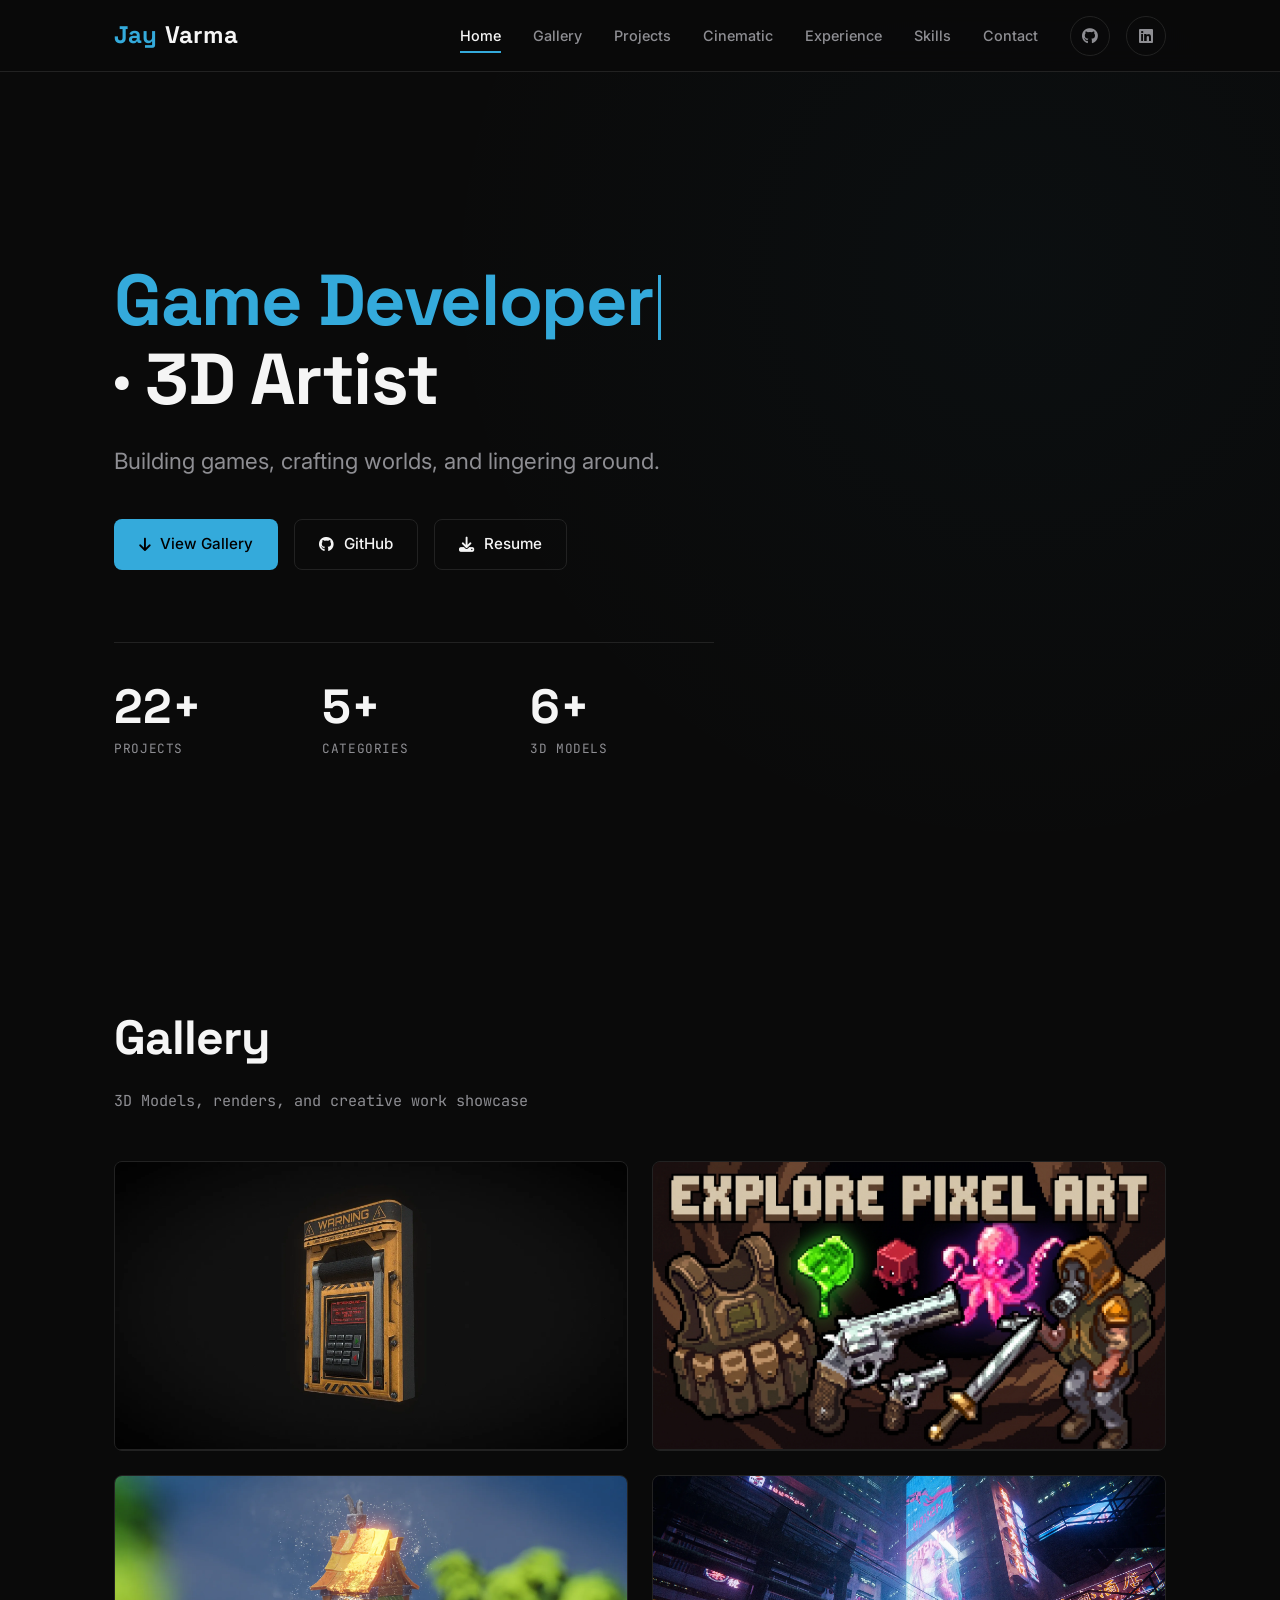
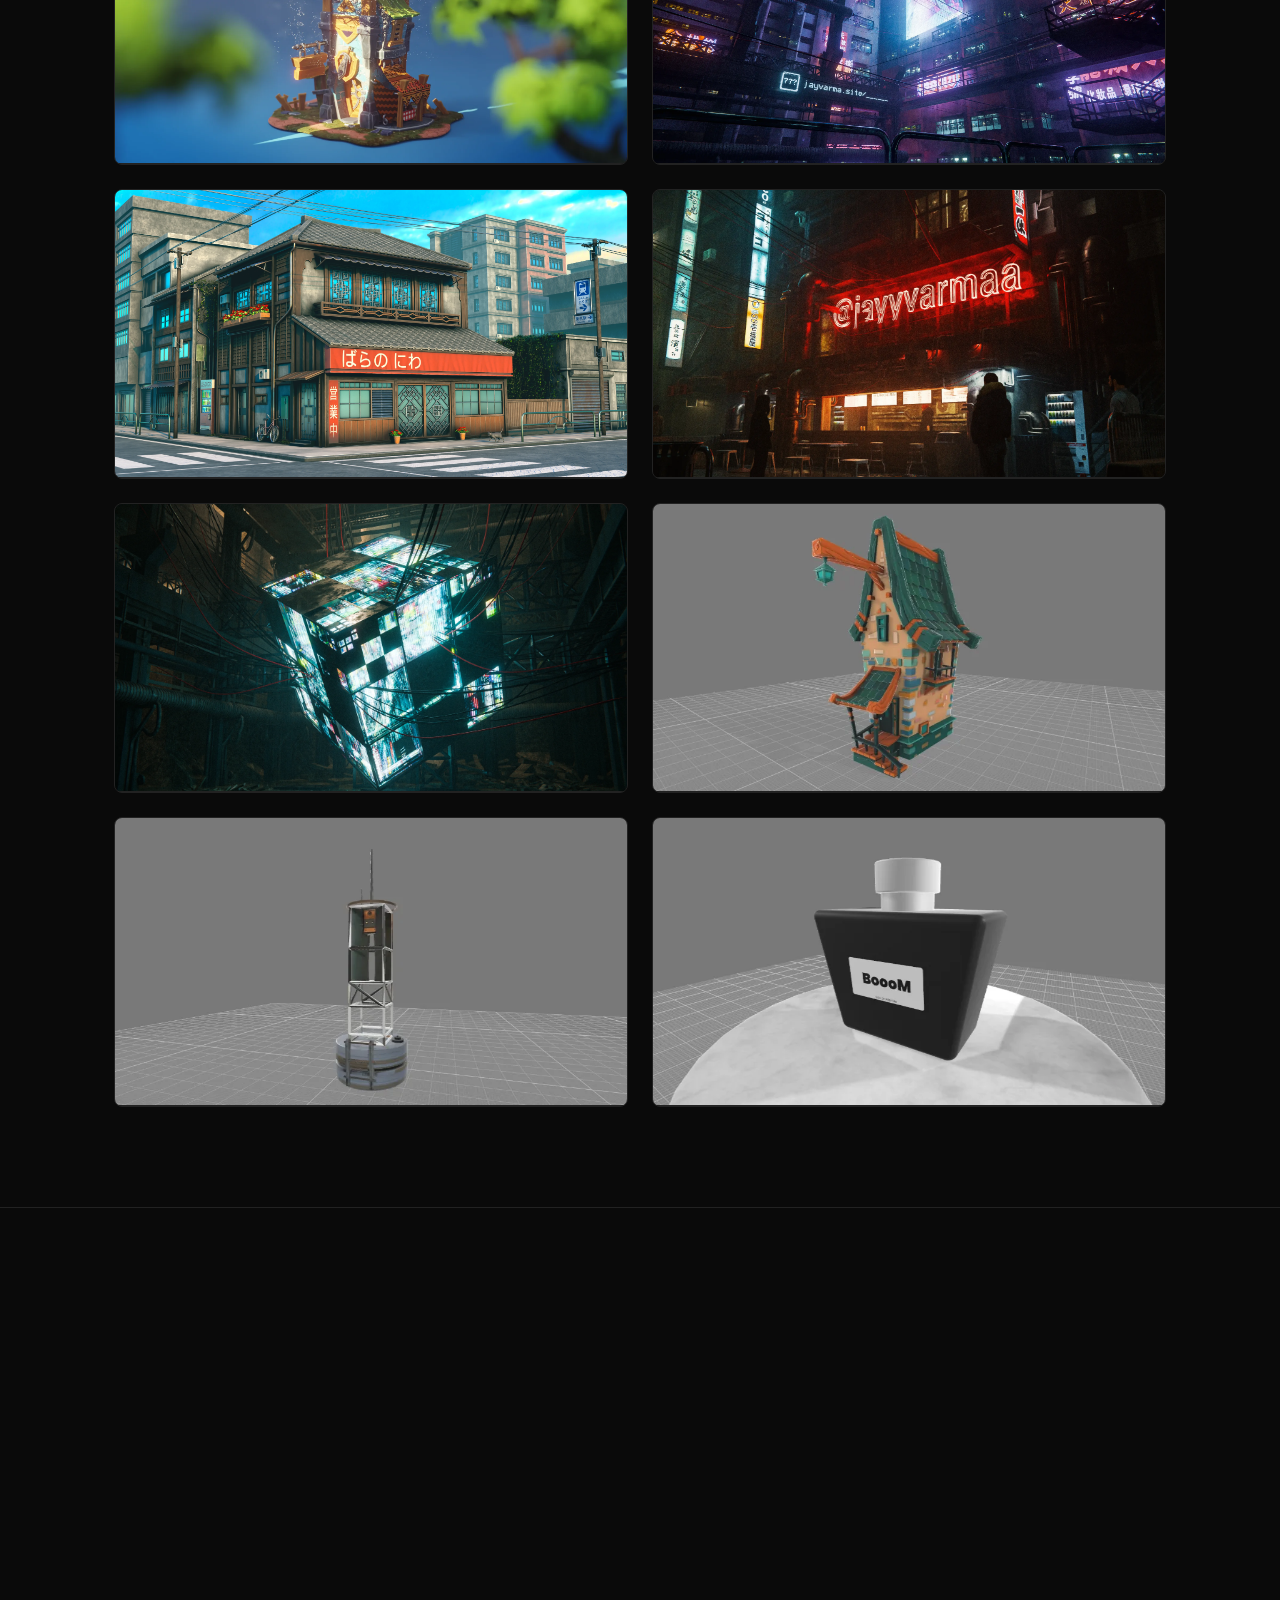
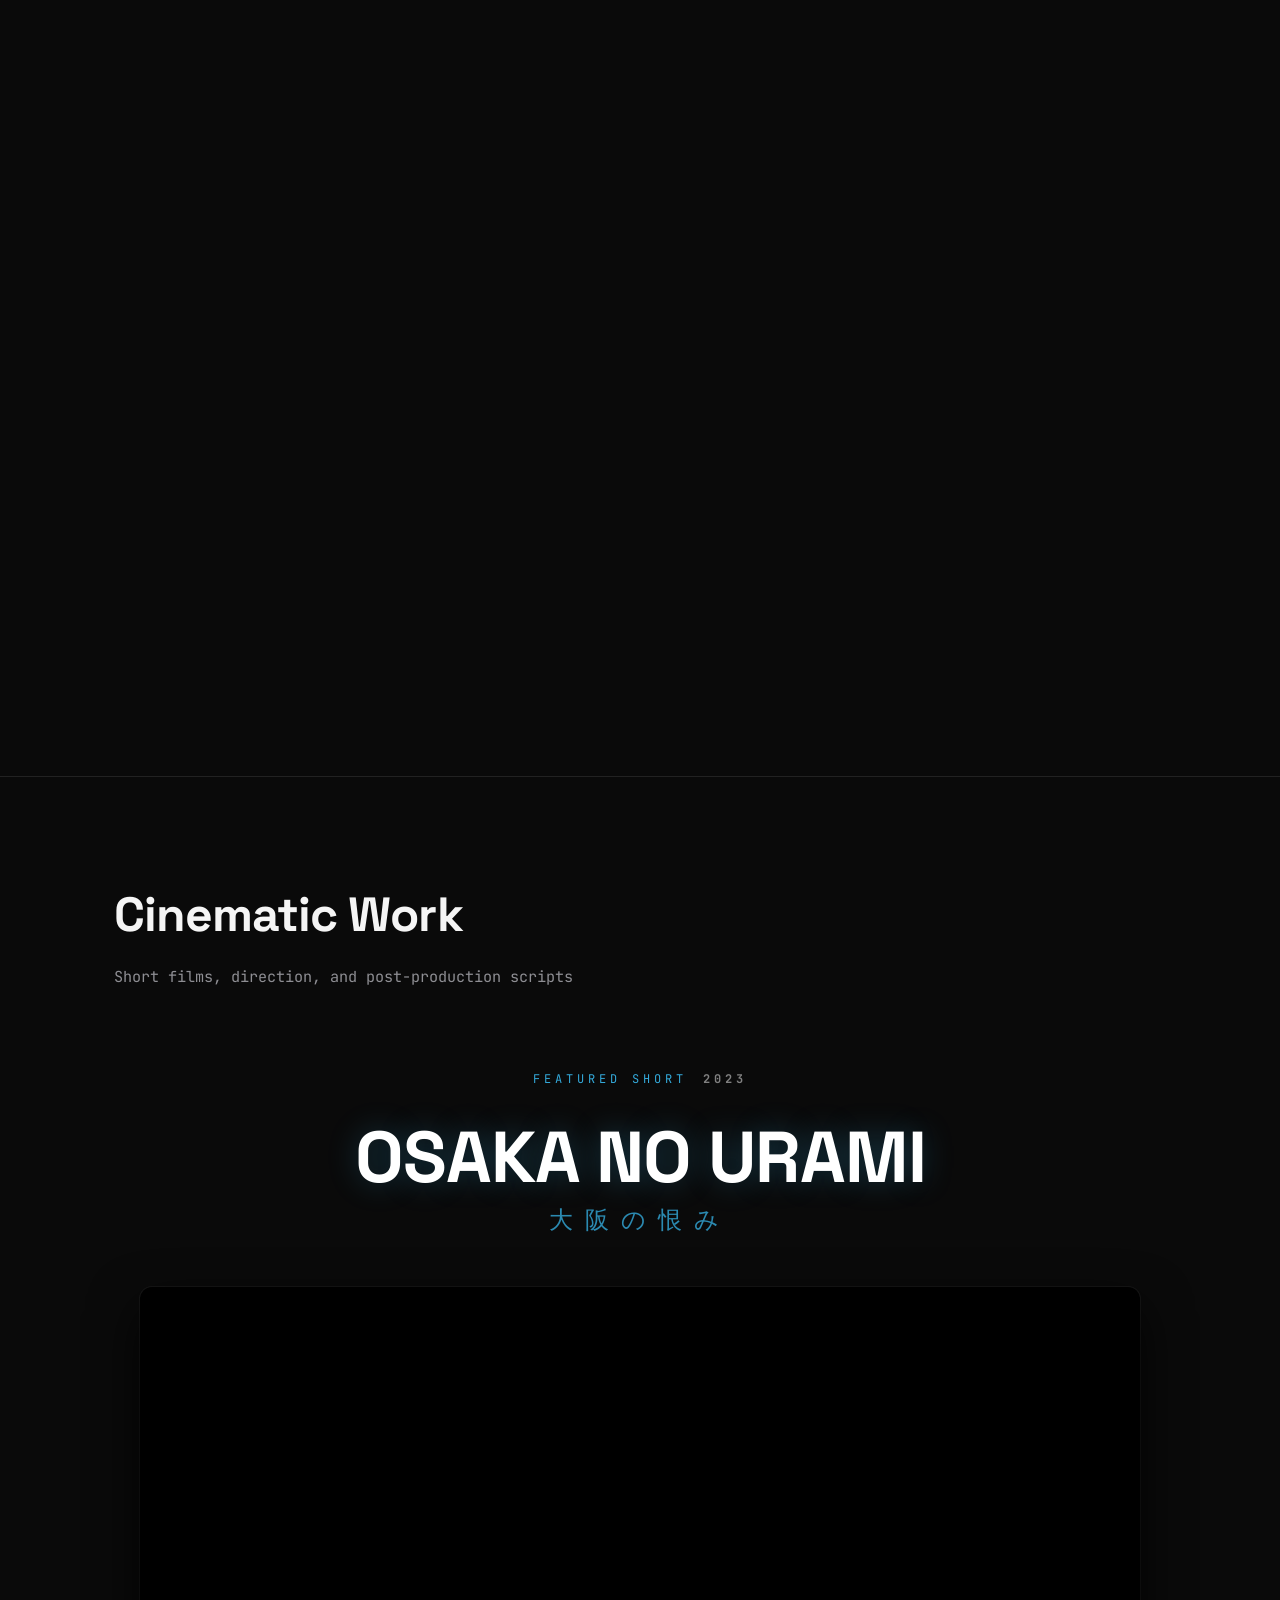
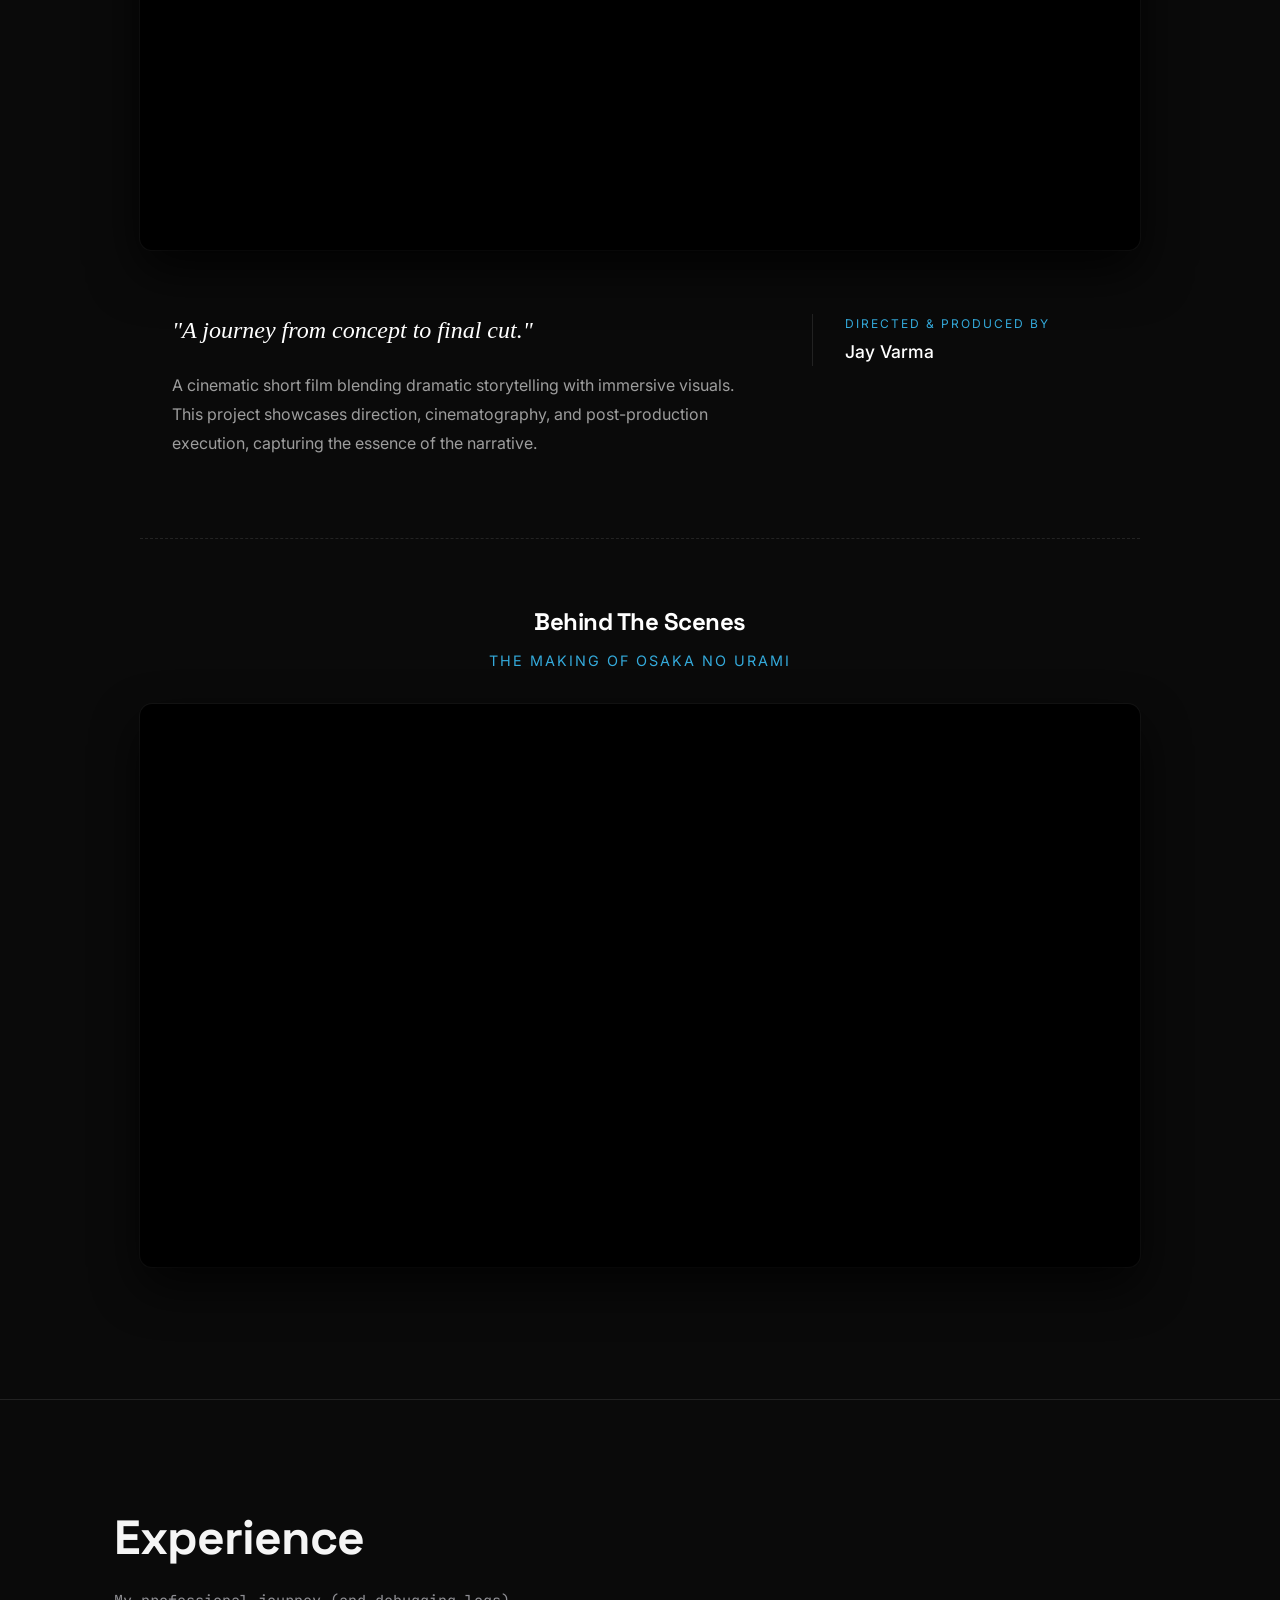
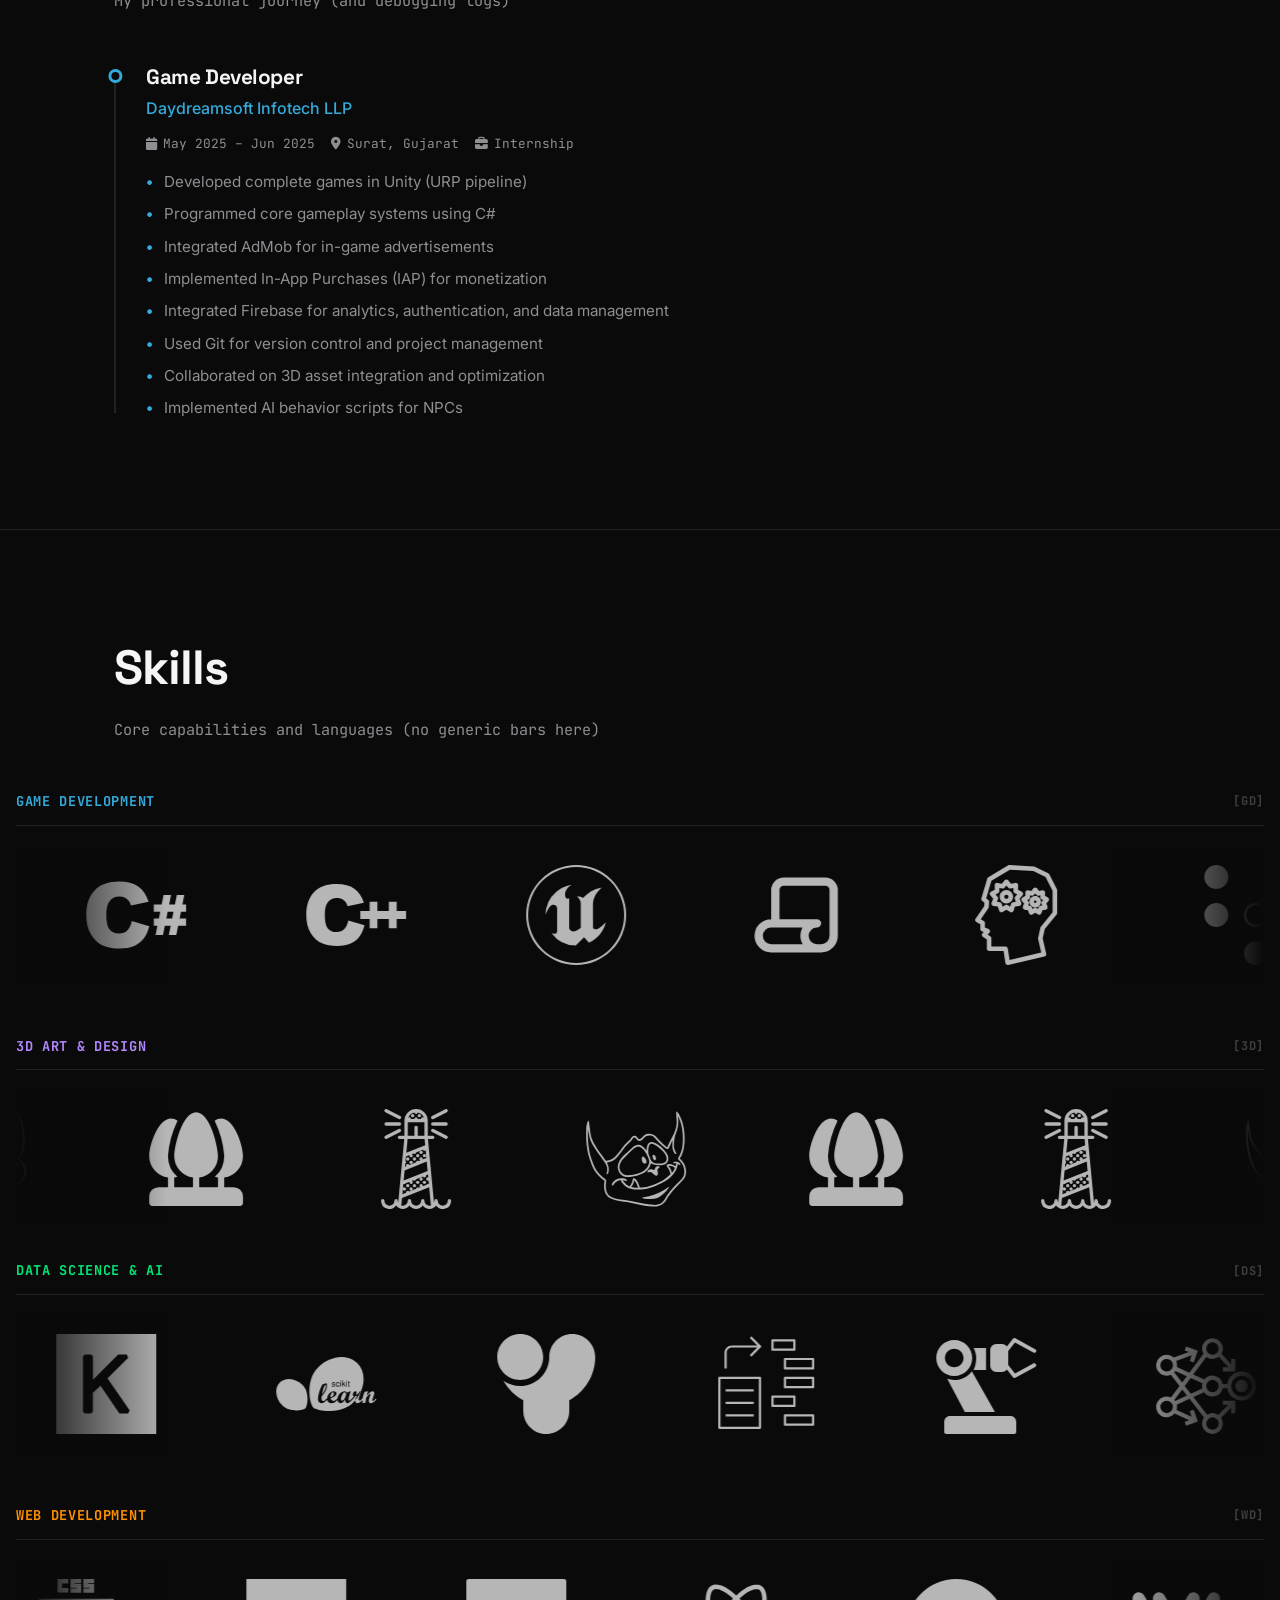
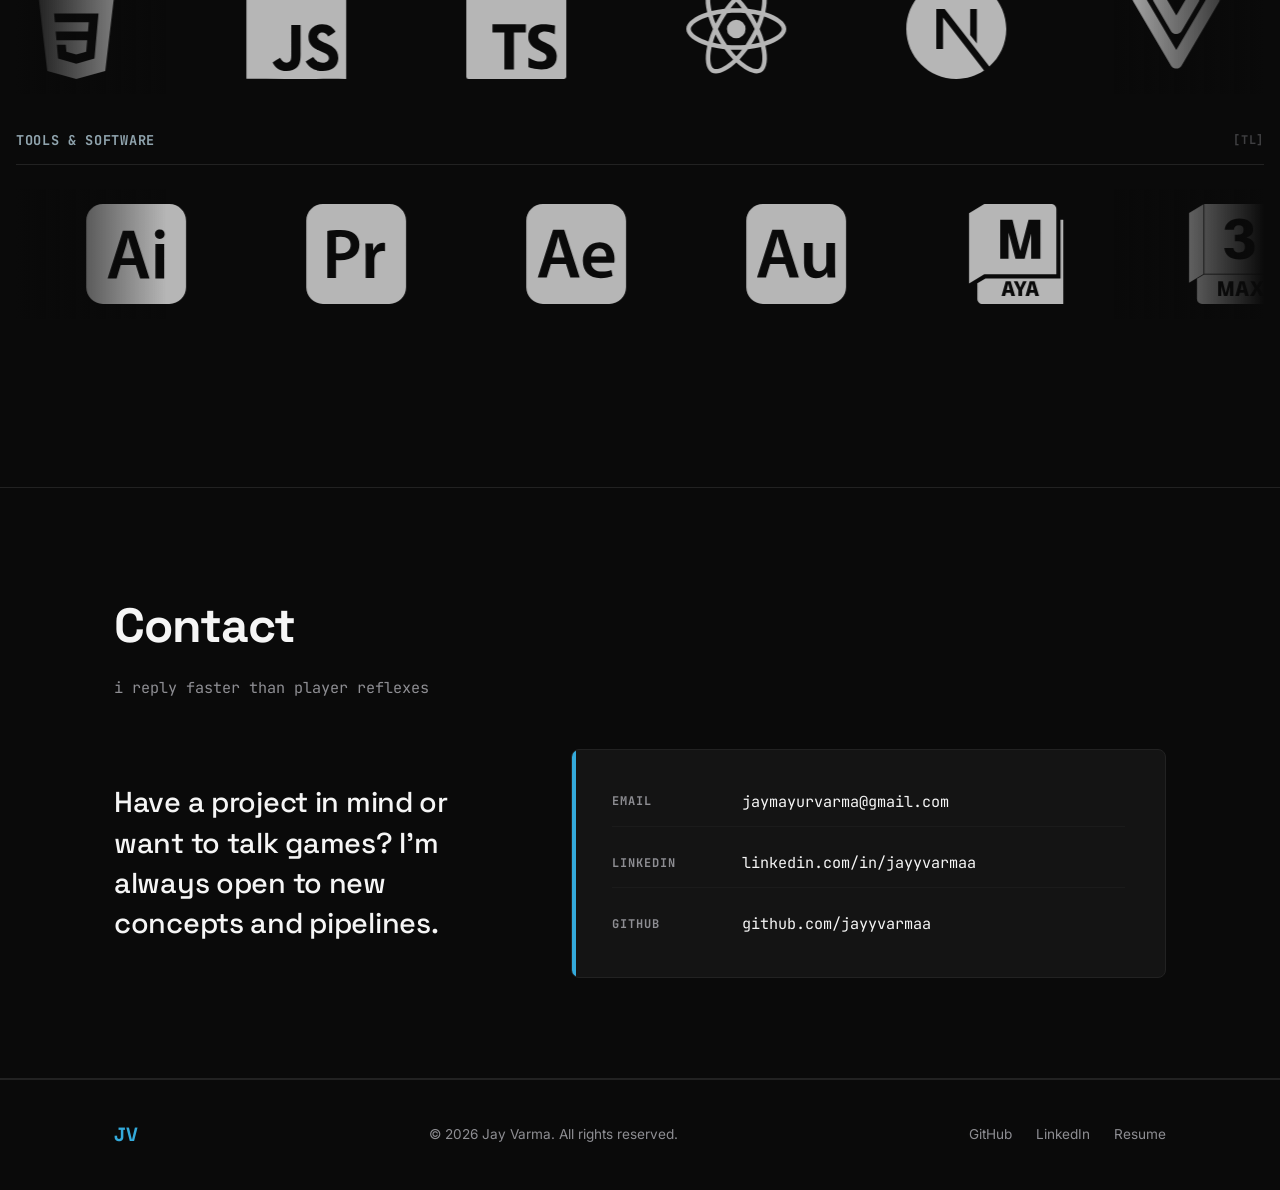
==== commit b49418ea: "Updated meta description and title to match new branding" ====
--- a/index.html
+++ b/index.html
@@ -10,24 +10,24 @@
 
     <!-- Primary Meta Tags -->
     <meta name="description"
-        content="Jay Varma's portfolio — Game Developer, 3D Artist, and Data Scientist from Surat, India. Expert in 3D game environment design, C++17 game development, interactive 3D lightboxes, and optimizing game physics performance. Compare custom game engines vs Unity.">
+        content="Jay Varma's portfolio — Game Developer and 3D Artist from Surat, India. Building games, crafting worlds, and lingering around. Expert in 3D game environment design, C++17 game development, and interactive 3D lightboxes.">
     <meta name="keywords"
-        content="Jay Varma, game developer, 3D artist, data scientist, Unity developer, Blender artist, machine learning, portfolio, web developer, Surat India, B.Tech CSE, indie game developer, game environment design, interactive 3D lightboxes, C++17, game physics performance, custom game engines vs Unity, hire 3D artist for games">
+        content="Jay Varma, game developer, 3D artist, Unity developer, Blender artist, portfolio, web developer, Surat India, B.Tech CSE, indie game developer, game environment design, interactive 3D lightboxes, C++17, game physics performance, custom game engines vs Unity, hire 3D artist for games">
     <meta name="author" content="Jay Varma">
     <meta name="robots" content="index, follow, max-image-preview:large, max-snippet:-1, max-video-preview:-1">
     <link rel="canonical" href="https://jayvarma.site/">
 
     <!-- Open Graph / Facebook -->
     <meta property="og:site_name" content="Jay Varma — Portfolio">
-    <meta property="og:title" content="Jay Varma — Game Developer, 3D Artist & Data Scientist">
+    <meta property="og:title" content="Jay Varma — Game Developer & 3D Artist">
     <meta property="og:url" content="https://jayvarma.site/">
     <meta property="og:type" content="website">
     <meta property="og:image" content="https://jayvarma.site/assets/embed.png">
-    <meta property="og:image:alt" content="Jay Varma — Game Developer, 3D Artist and Data Scientist">
+    <meta property="og:image:alt" content="Jay Varma — Game Developer and 3D Artist">
     <meta property="og:image:width" content="1200">
     <meta property="og:image:height" content="630">
     <meta property="og:description"
-        content="Game Developer, 3D Artist, and Data Scientist from Surat, India. Explore Unity games, 3D models, ML projects, and cinematic work.">
+        content="Game Developer and 3D Artist from Surat, India. Building games, crafting worlds, and lingering around.">
     <meta property="og:locale" content="en_US">
 
     <!-- Open Graph Video (Cinematic Short Film) -->
@@ -38,9 +38,9 @@
 
     <!-- Twitter Card -->
     <meta name="twitter:card" content="summary_large_image">
-    <meta name="twitter:title" content="Jay Varma — Game Developer, 3D Artist & Data Scientist">
+    <meta name="twitter:title" content="Jay Varma — Game Developer & 3D Artist">
     <meta name="twitter:description"
-        content="Explore Unity games, 3D models, ML projects, web apps, and cinematic work by Jay Varma.">
+        content="Game Developer and 3D Artist from Surat, India. Building games, crafting worlds, and lingering around.">
     <meta name="twitter:image" content="https://jayvarma.site/assets/embed.png">
     <meta name="twitter:image:alt" content="Jay Varma Portfolio">
 
@@ -94,8 +94,8 @@
         "name": "Jay Varma",
         "url": "https://jayvarma.site",
         "image": "https://jayvarma.site/assets/embed.png",
-        "jobTitle": ["Game Developer", "3D Artist", "Data Scientist"],
-        "description": "Game Developer, 3D Artist, and Data Scientist from Surat, India. B.Tech CSE student with expertise in Unity, Blender, Python, and machine learning.",
+        "jobTitle": ["Game Developer", "3D Artist"],
+        "description": "Game Developer and 3D Artist from Surat, India. Building games, crafting worlds, and lingering around. B.Tech CSE student with expertise in Unity, Blender, and C++.",
         "email": "mailto:jaymayurvarma@gmail.com",
         "address": {
             "@type": "PostalAddress",
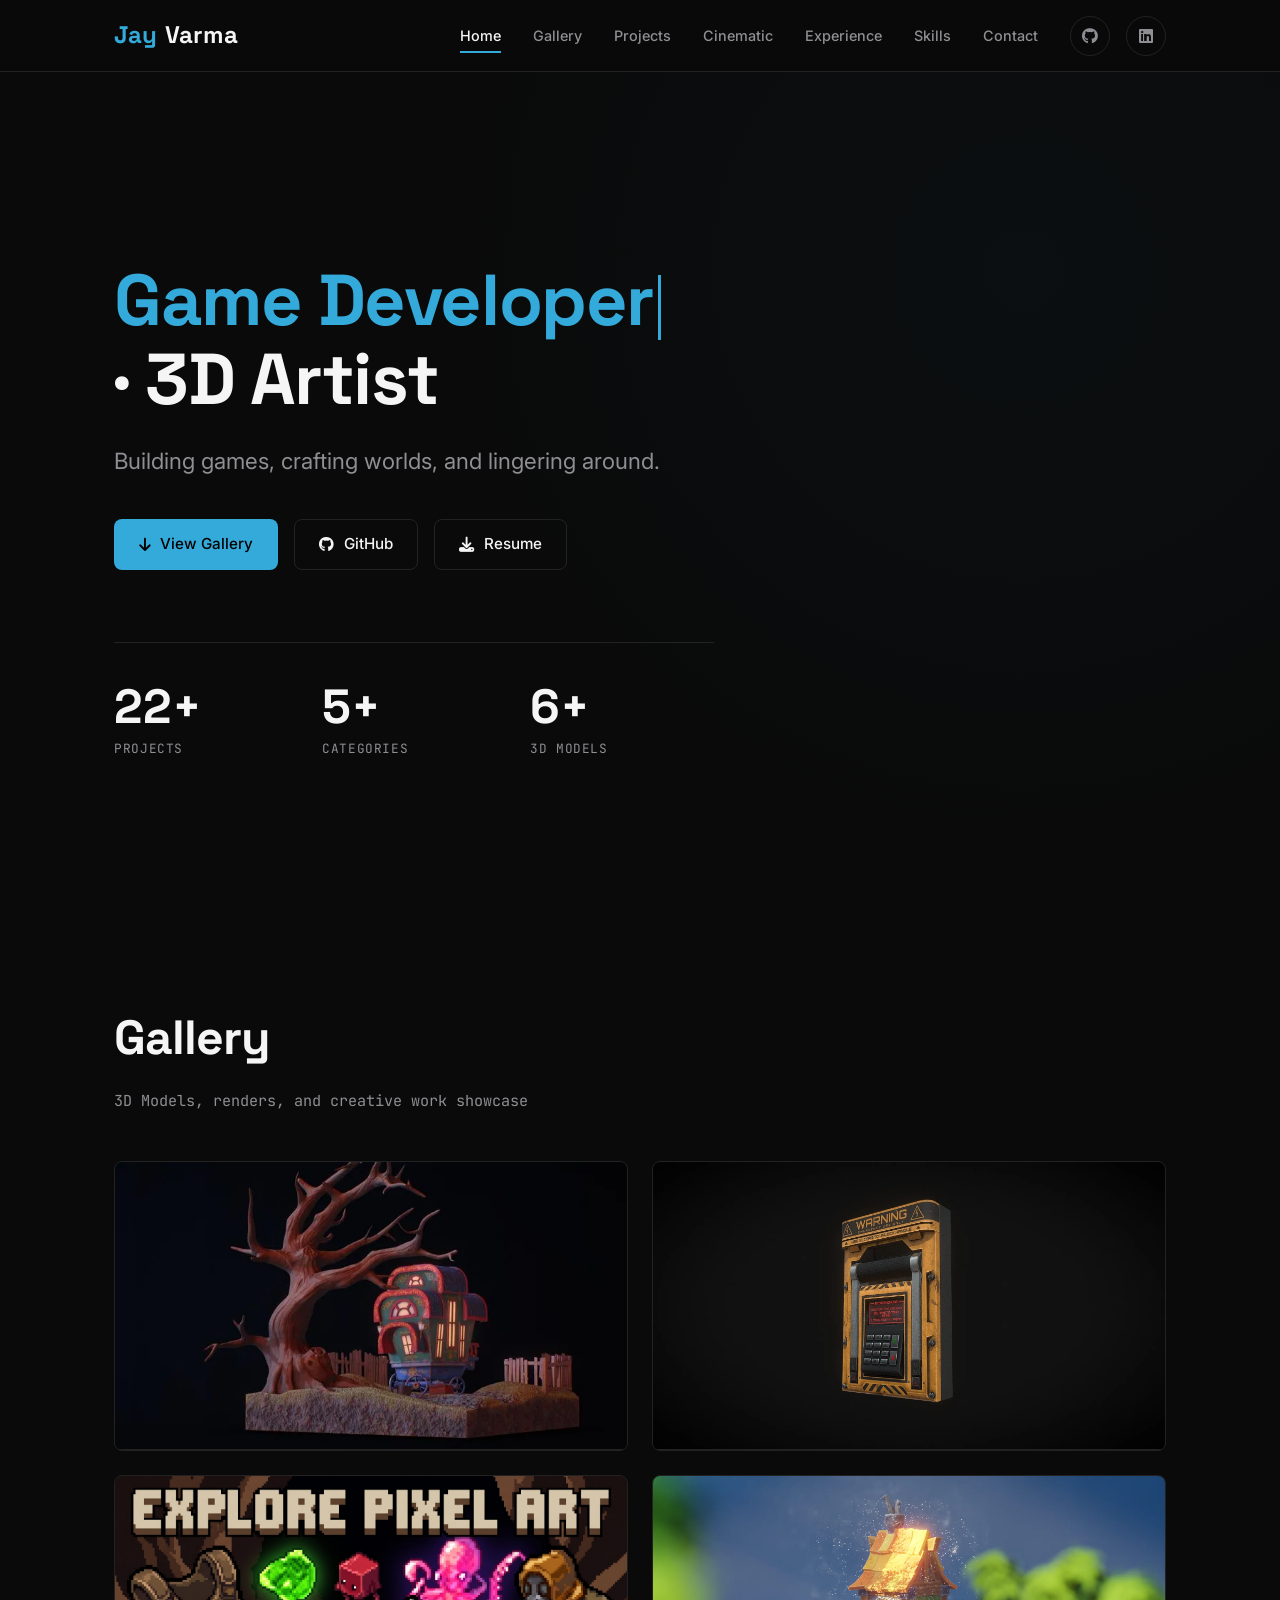
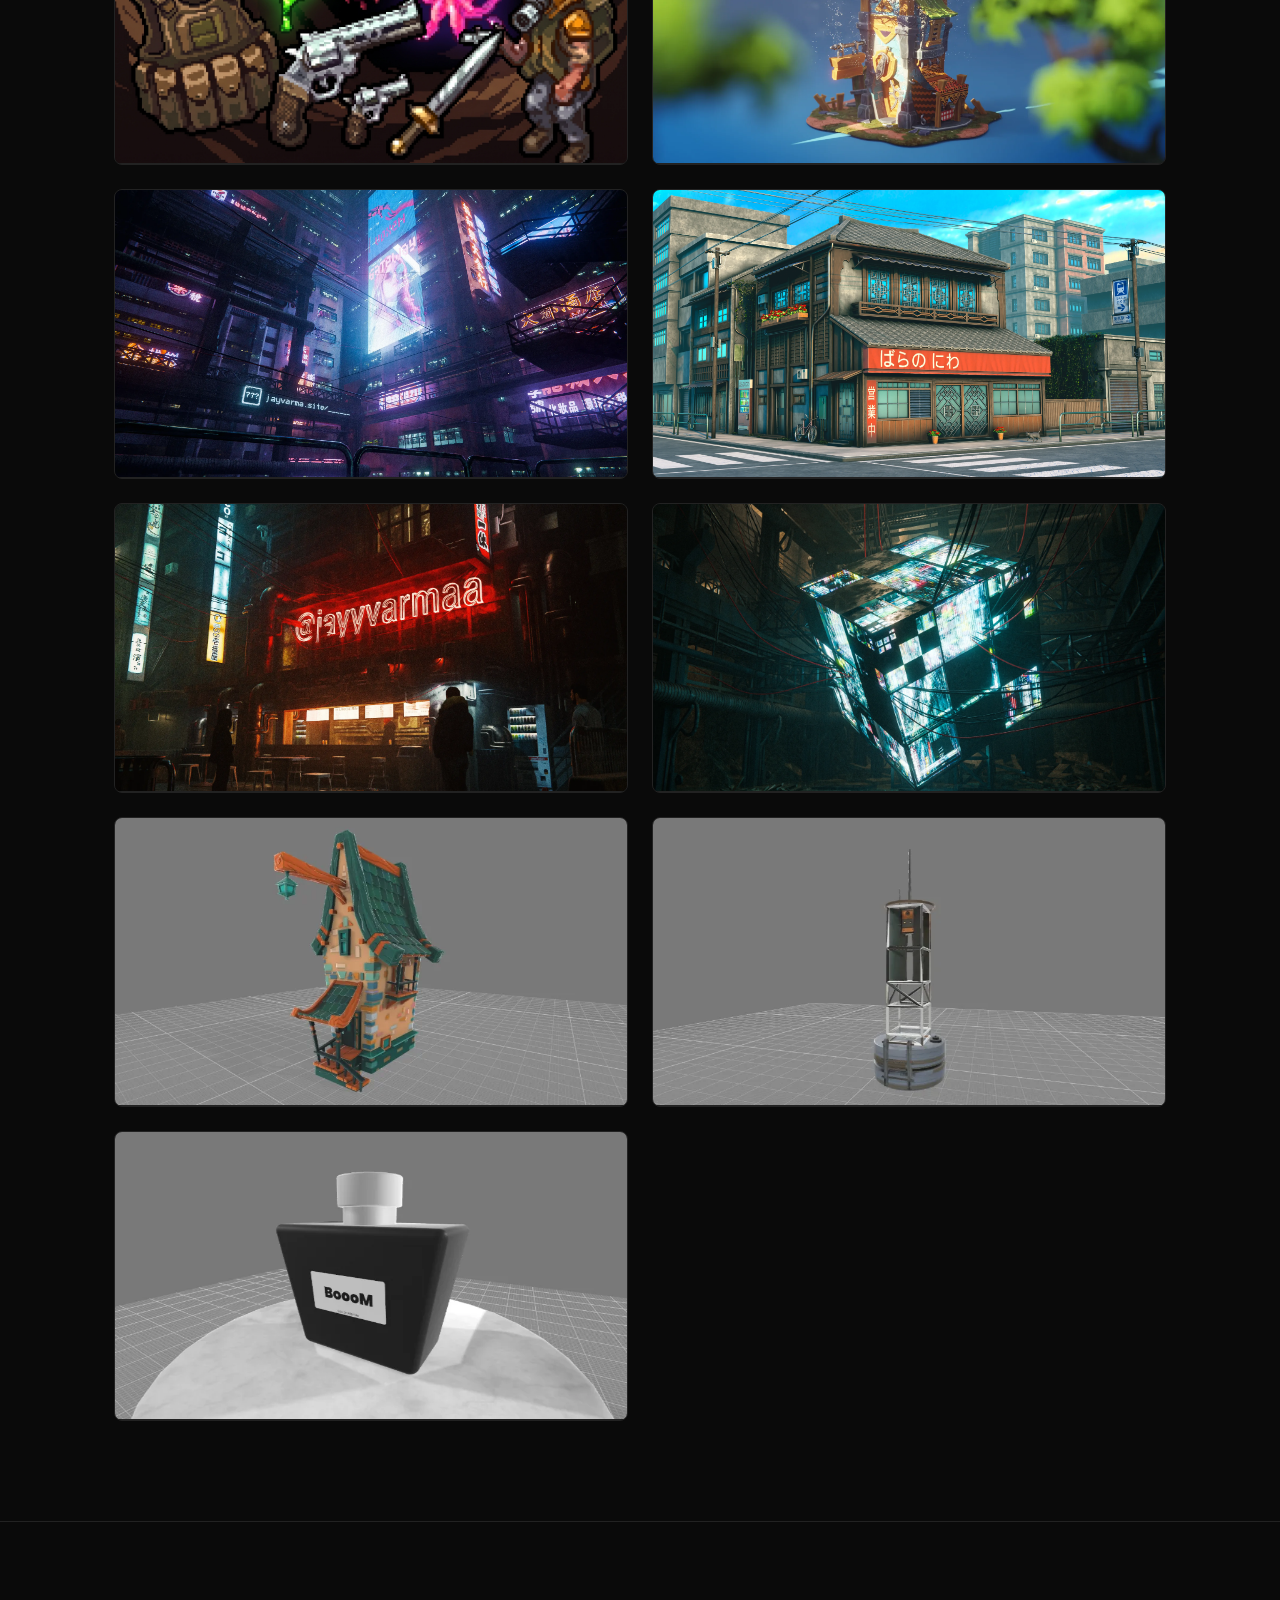
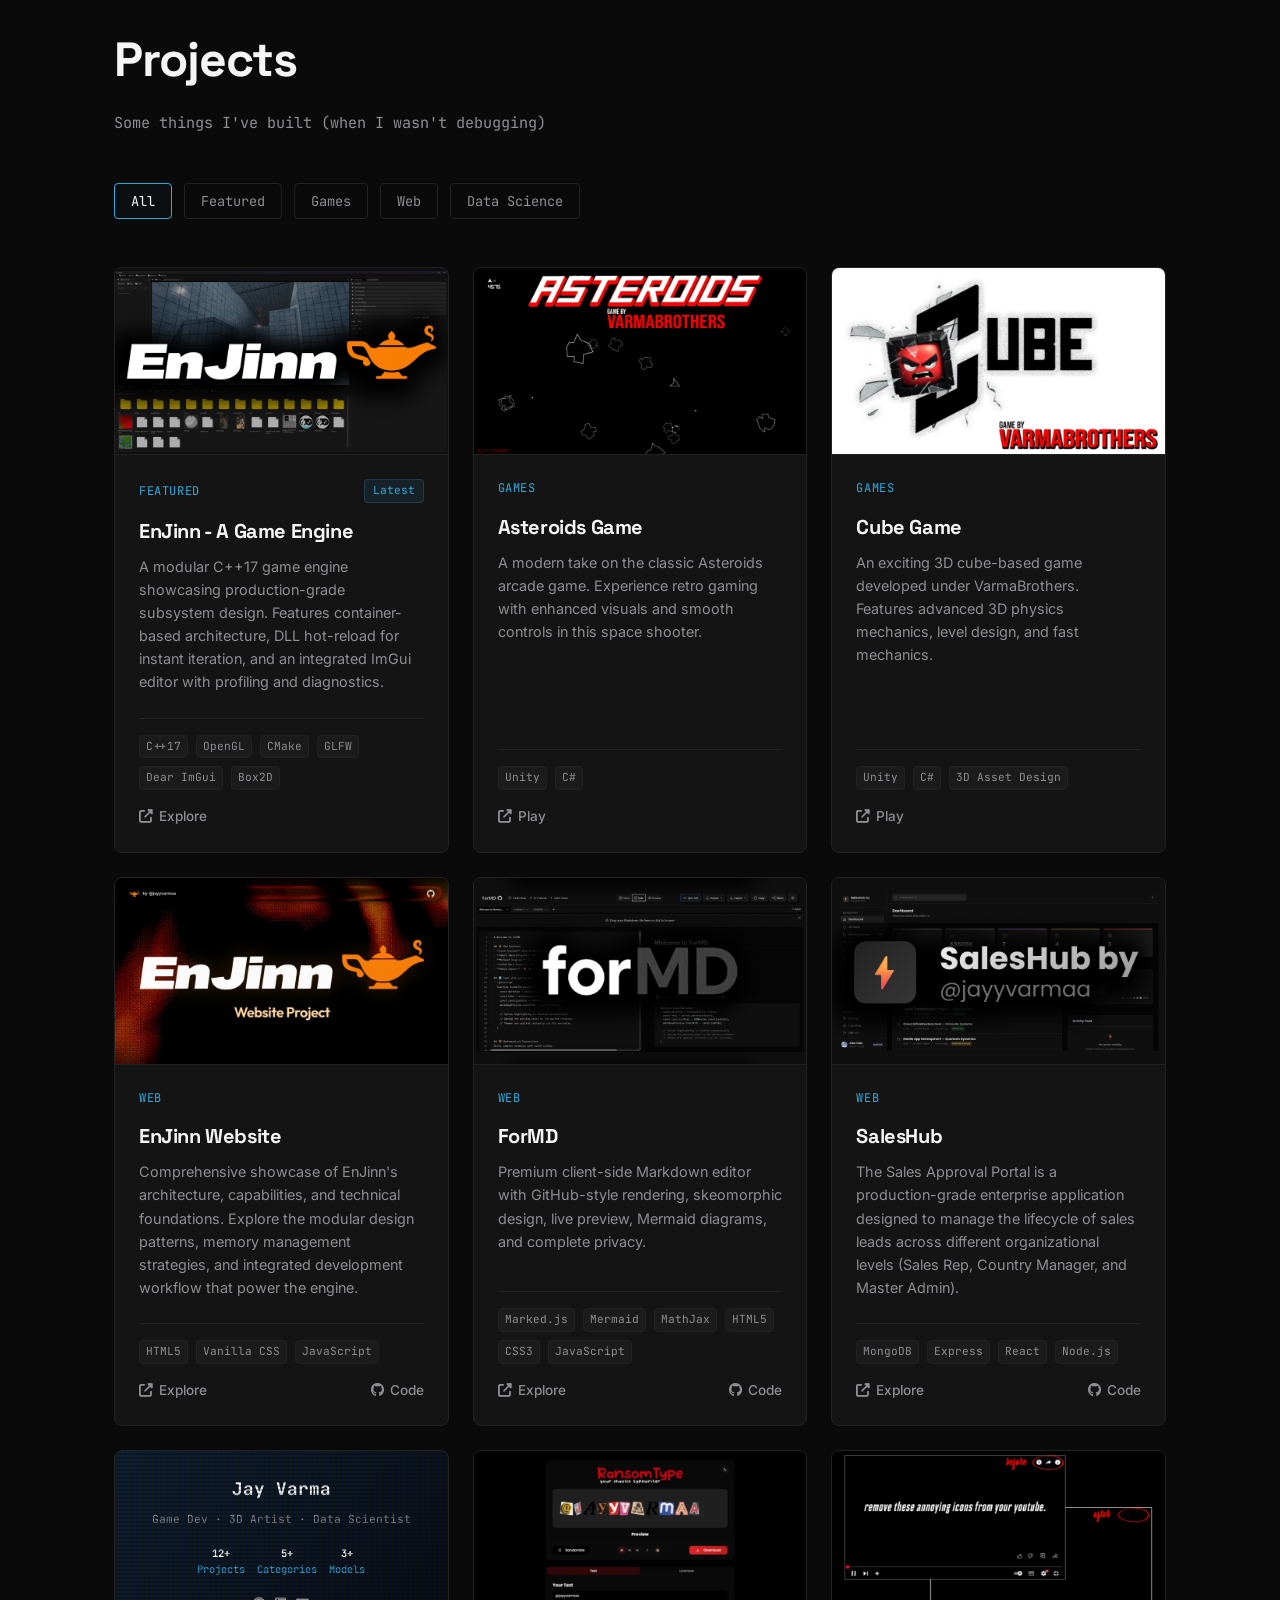
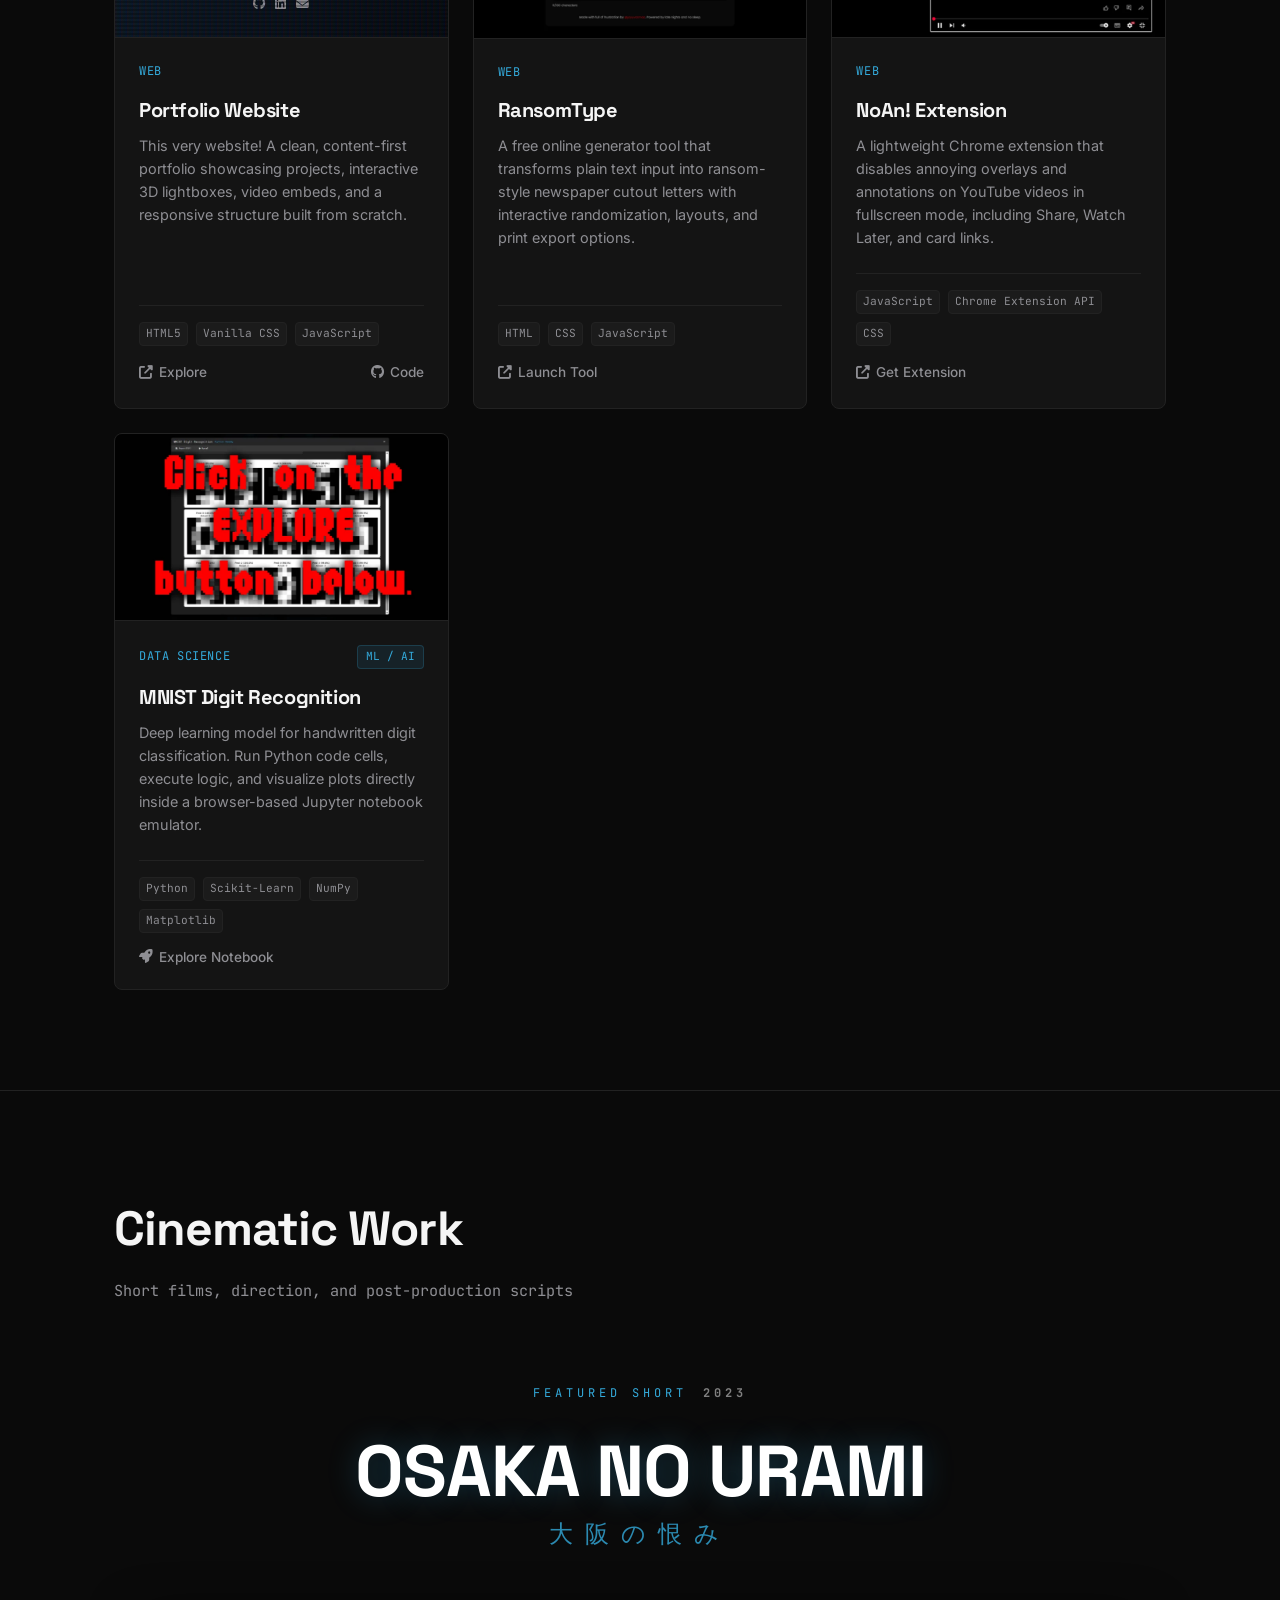
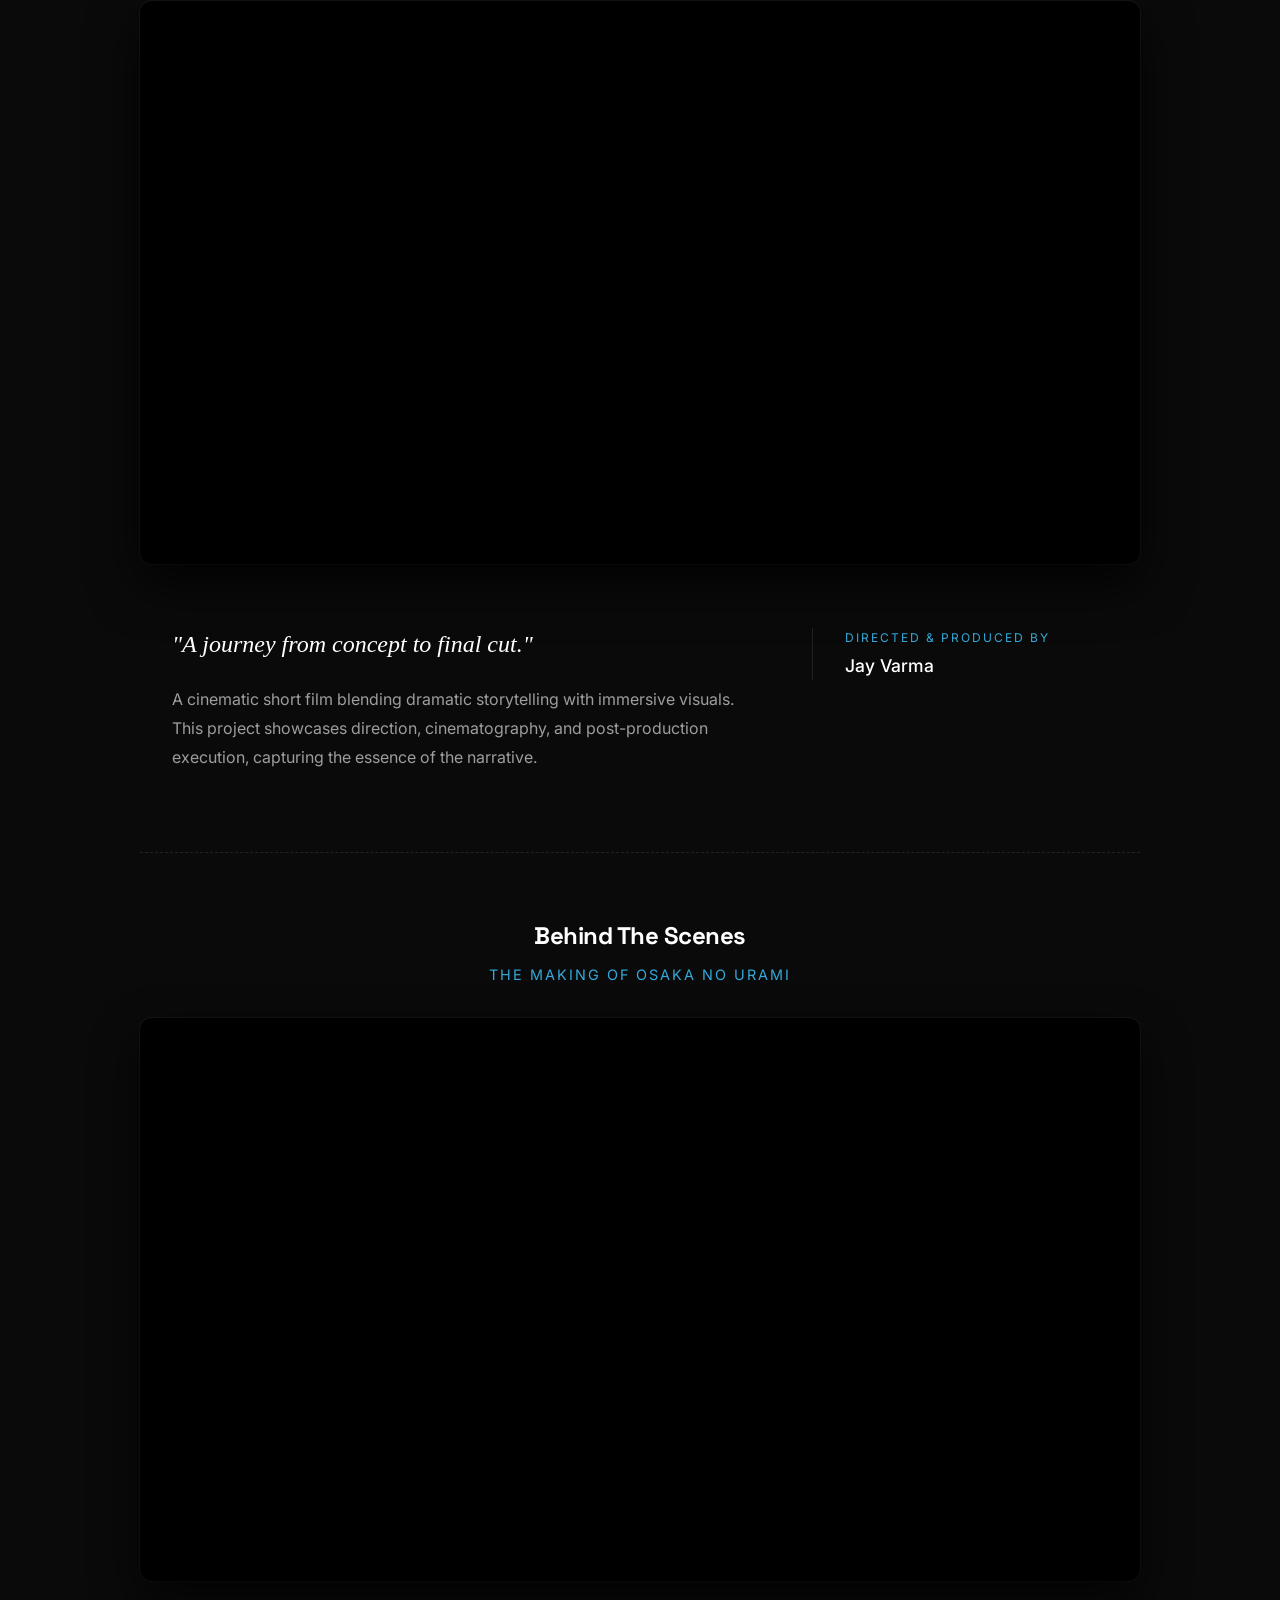
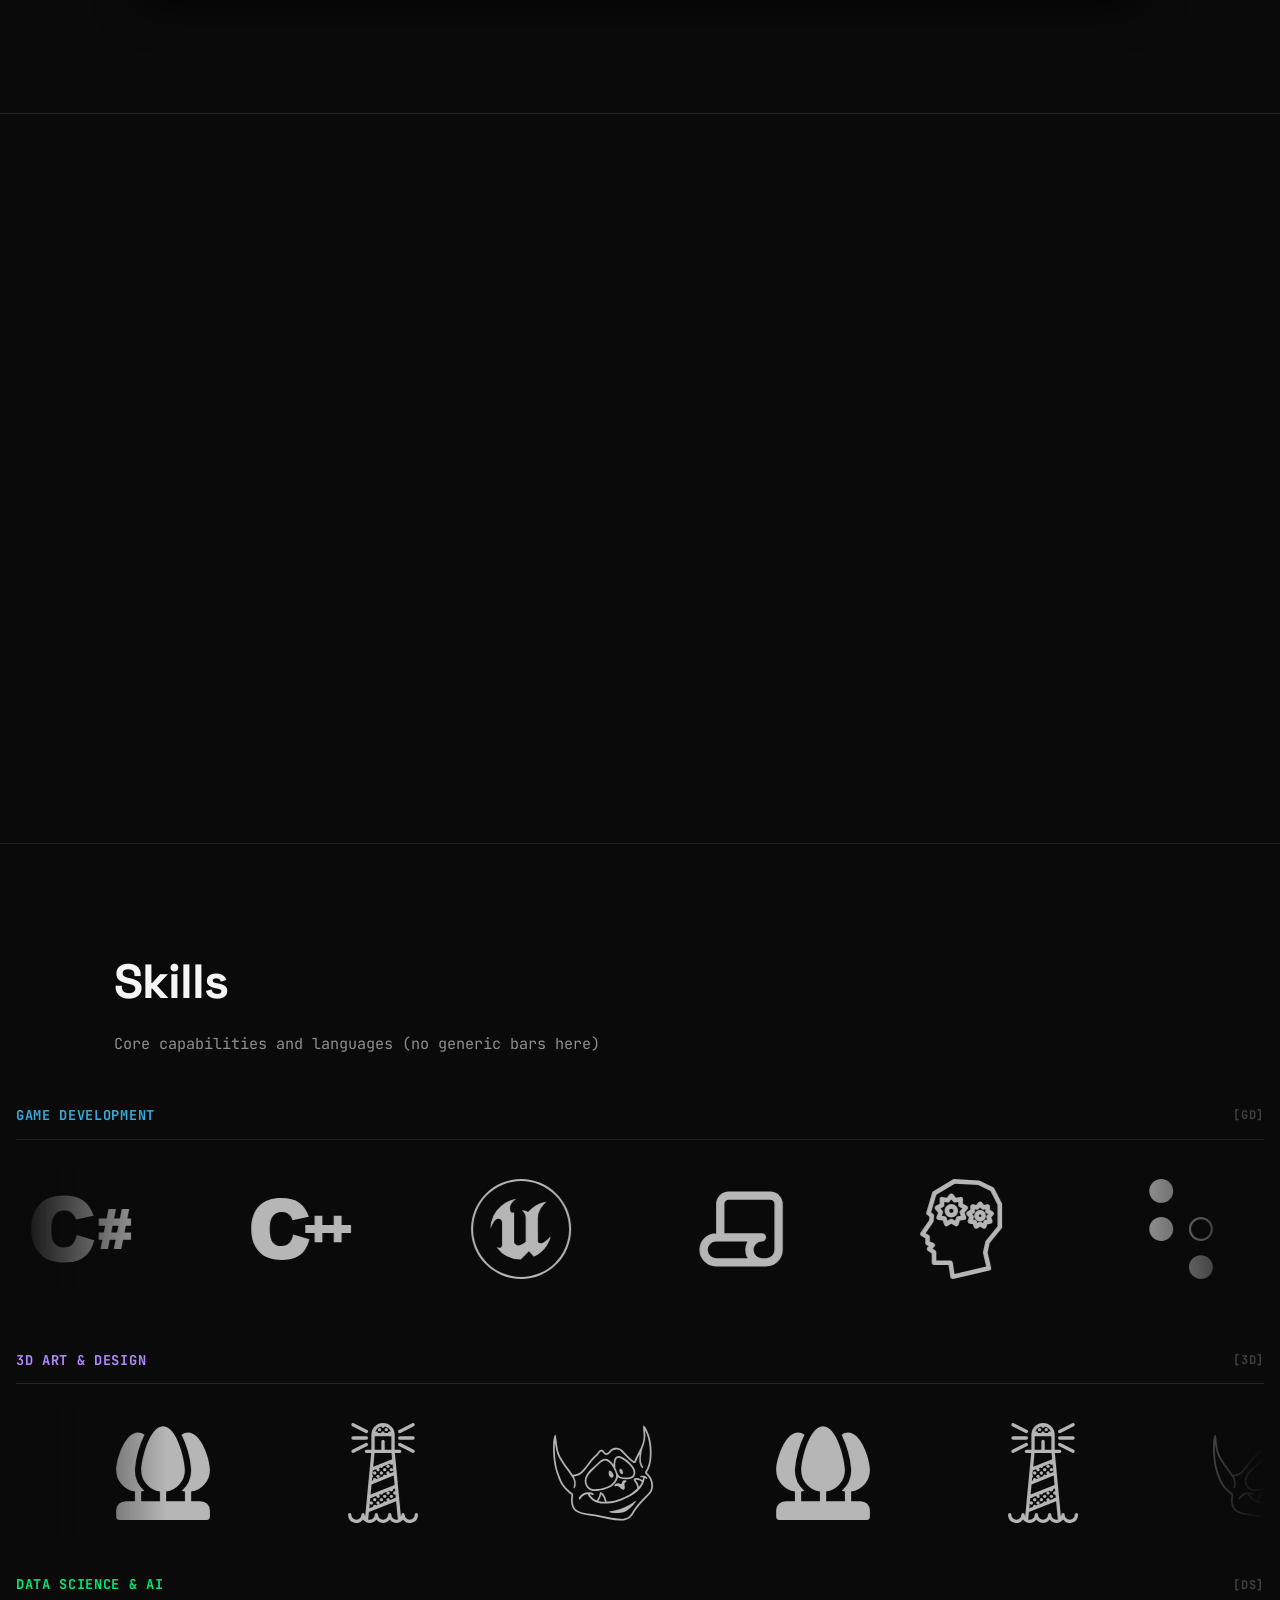
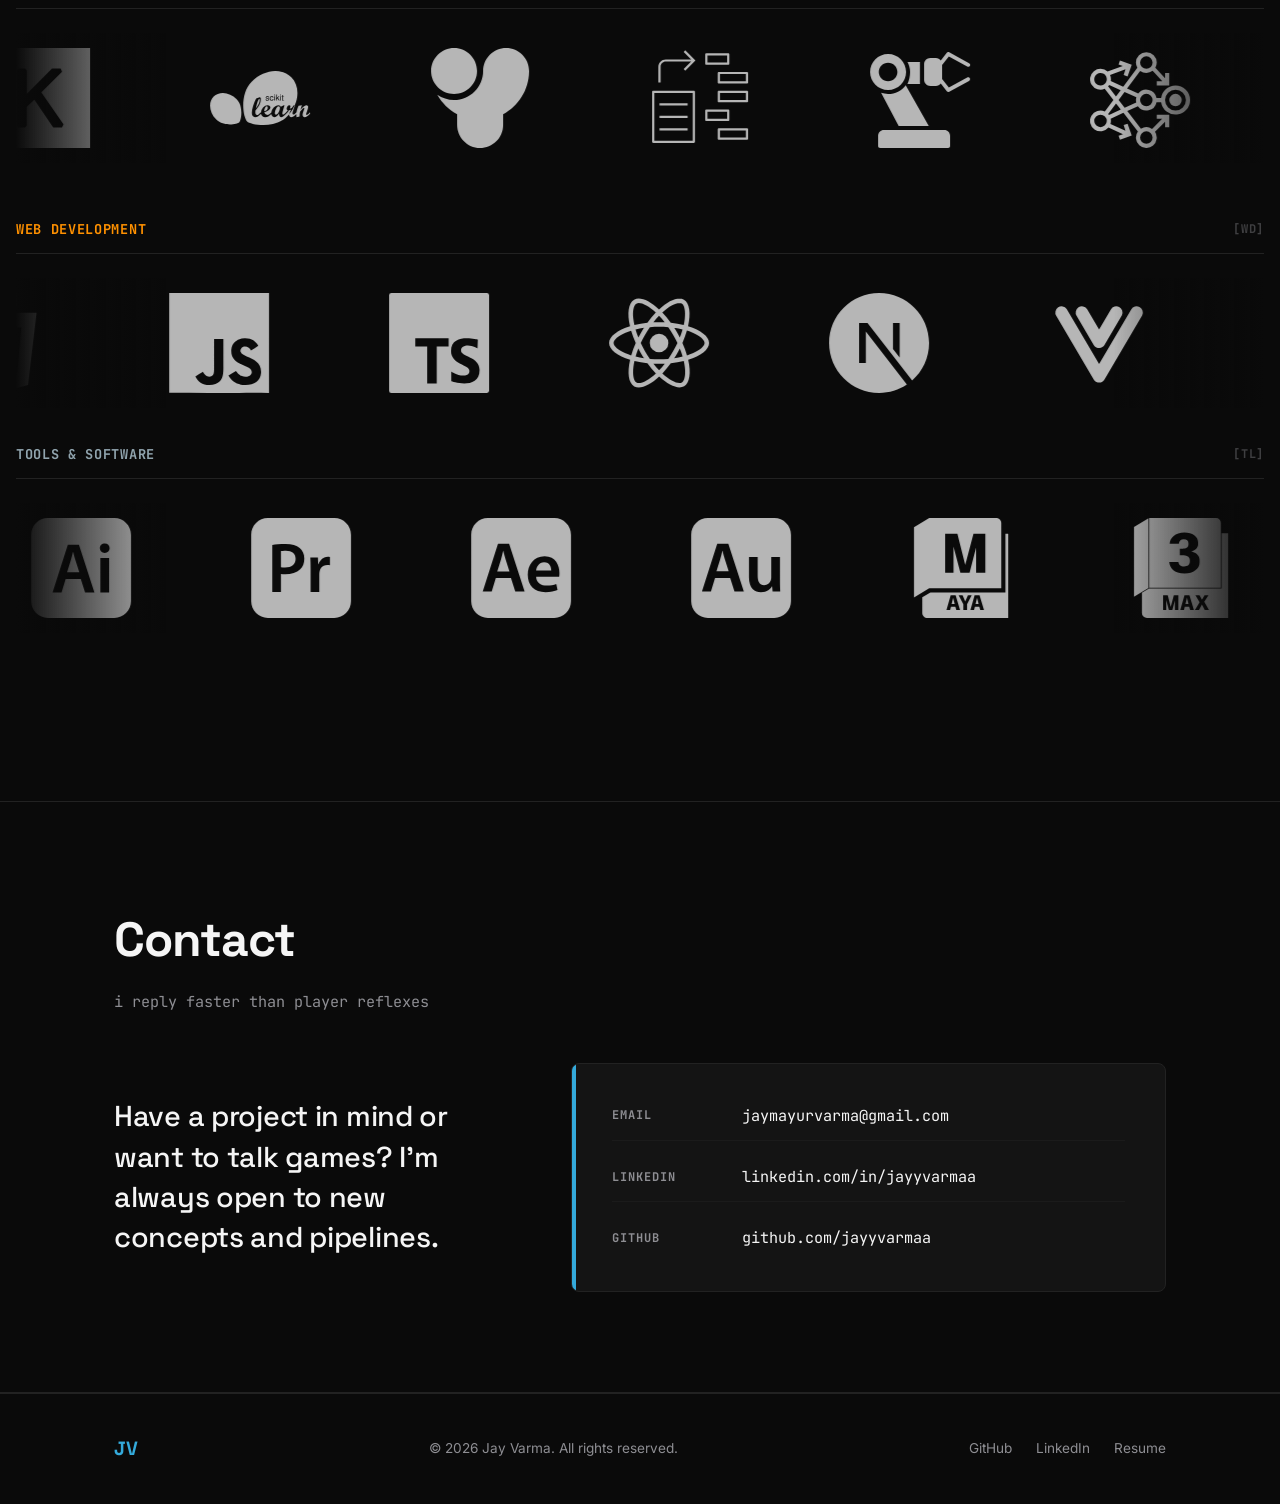
==== commit e7111dec: "Add Broken Cart model to gallery" ====
--- a/index.html
+++ b/index.html
@@ -396,6 +396,28 @@
                 <!-- Gallery Grid -->
                 <div class="gallery-grid reveal delay-100" id="gallery-grid">
 
+                    <!-- Broken Cart -->
+                    <article class="gallery-card" data-model="broken-cart" data-sketchfab="f9892e6c24164908bf55861437ea850f"
+                        data-name="Broken Cart" data-tech="Maya, Substance Painter"
+                        data-desc="just a broken cart made in maya and textured in substance painter."
+                        id="model-broken-cart">
+                        <div class="gallery-thumb">
+                            <picture>
+                                <source srcset="assets/thumbnails/Broken_Cart_Thumbnail.webp" type="image/webp">
+                                <img src="assets/thumbnails/Broken_Cart_Thumbnail.webp" alt="Broken Cart 3D model render preview"
+                                    loading="lazy" width="400" height="300" style="object-fit: cover;">
+                            </picture>
+                        </div>
+                        <div class="gallery-info">
+                            <h3 class="gallery-name">Broken Cart</h3>
+                            <p class="gallery-desc">just a broken cart made in maya and textured in substance painter.</p>
+                            <div class="gallery-tech">
+                                <span class="tech-tag">Maya</span>
+                                <span class="tech-tag">Substance Painter</span>
+                            </div>
+                        </div>
+                    </article>
+
                     <!-- Sci-Fi Lever -->
                     <article class="gallery-card" data-model="sci-fi-lever"
                         data-sketchfab="51c2b894561e4dee957df55caa5d75c1" data-name="Sci-Fi Lever"
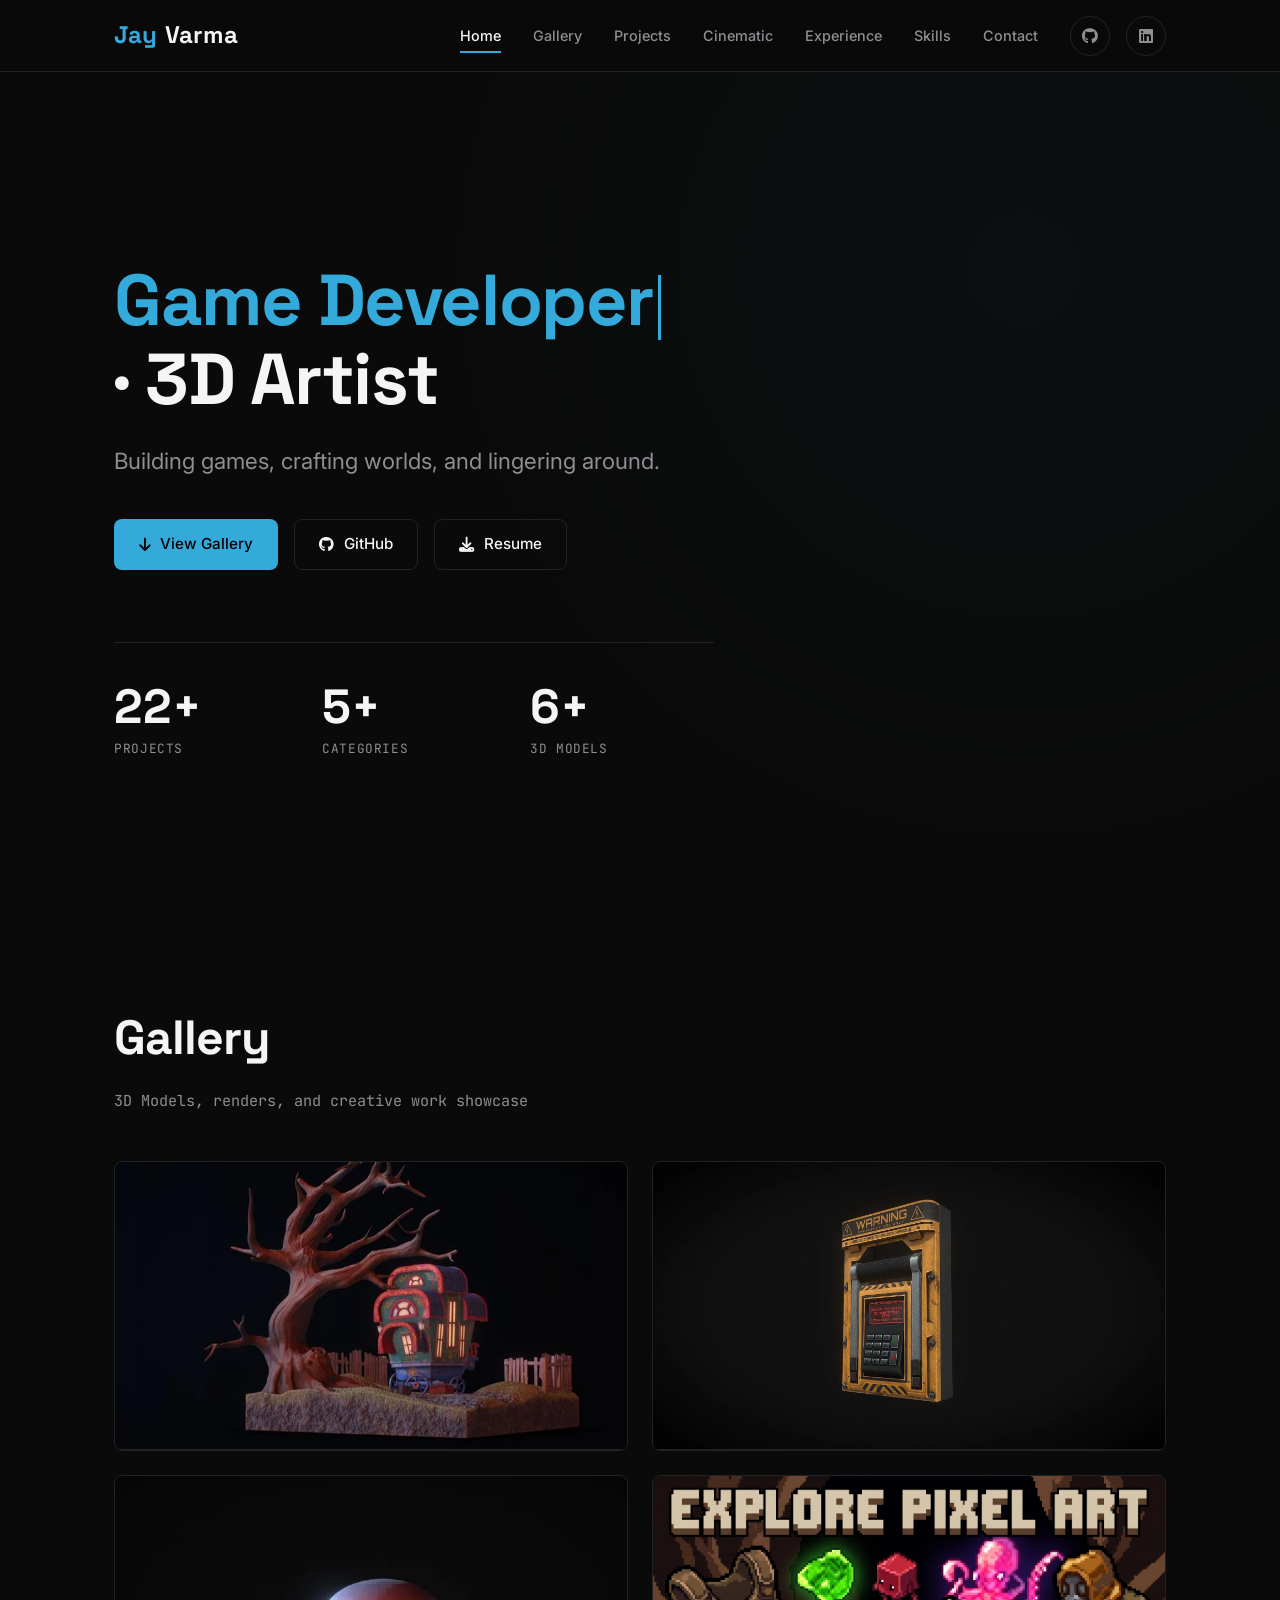
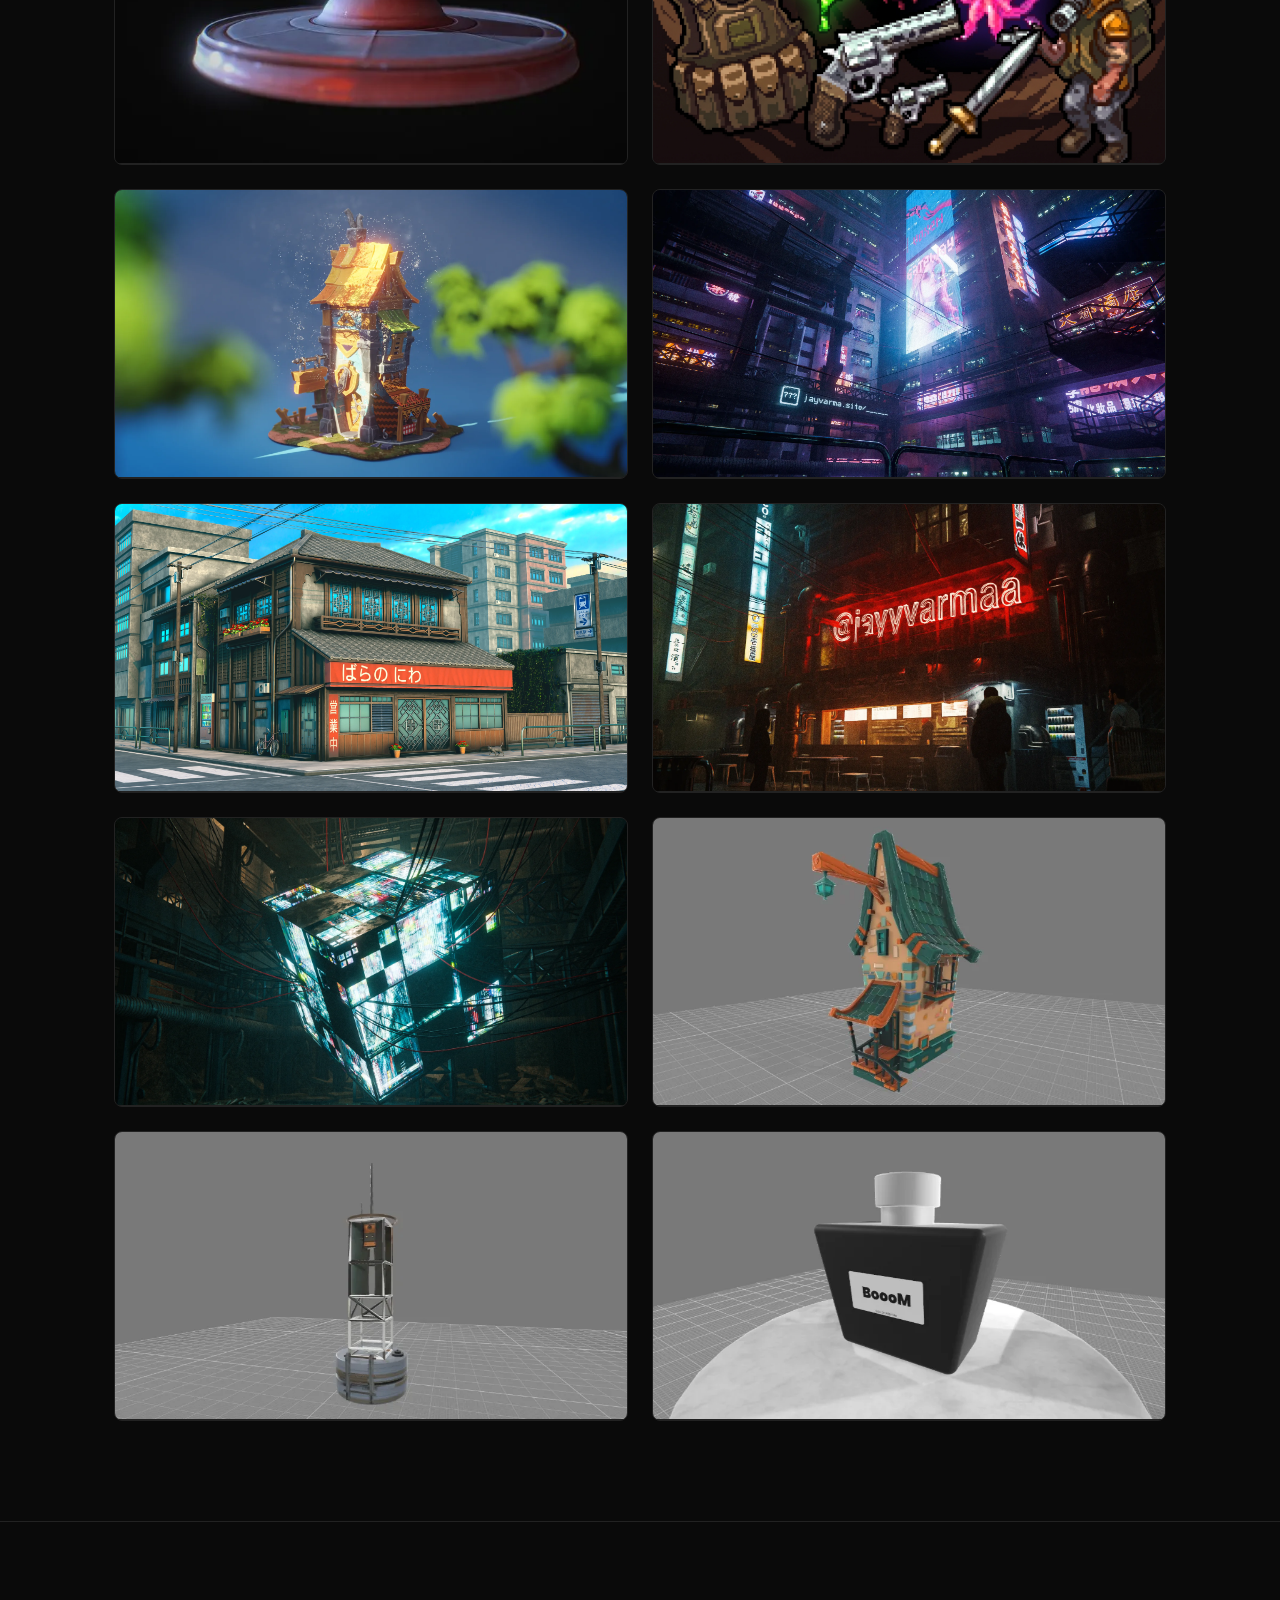
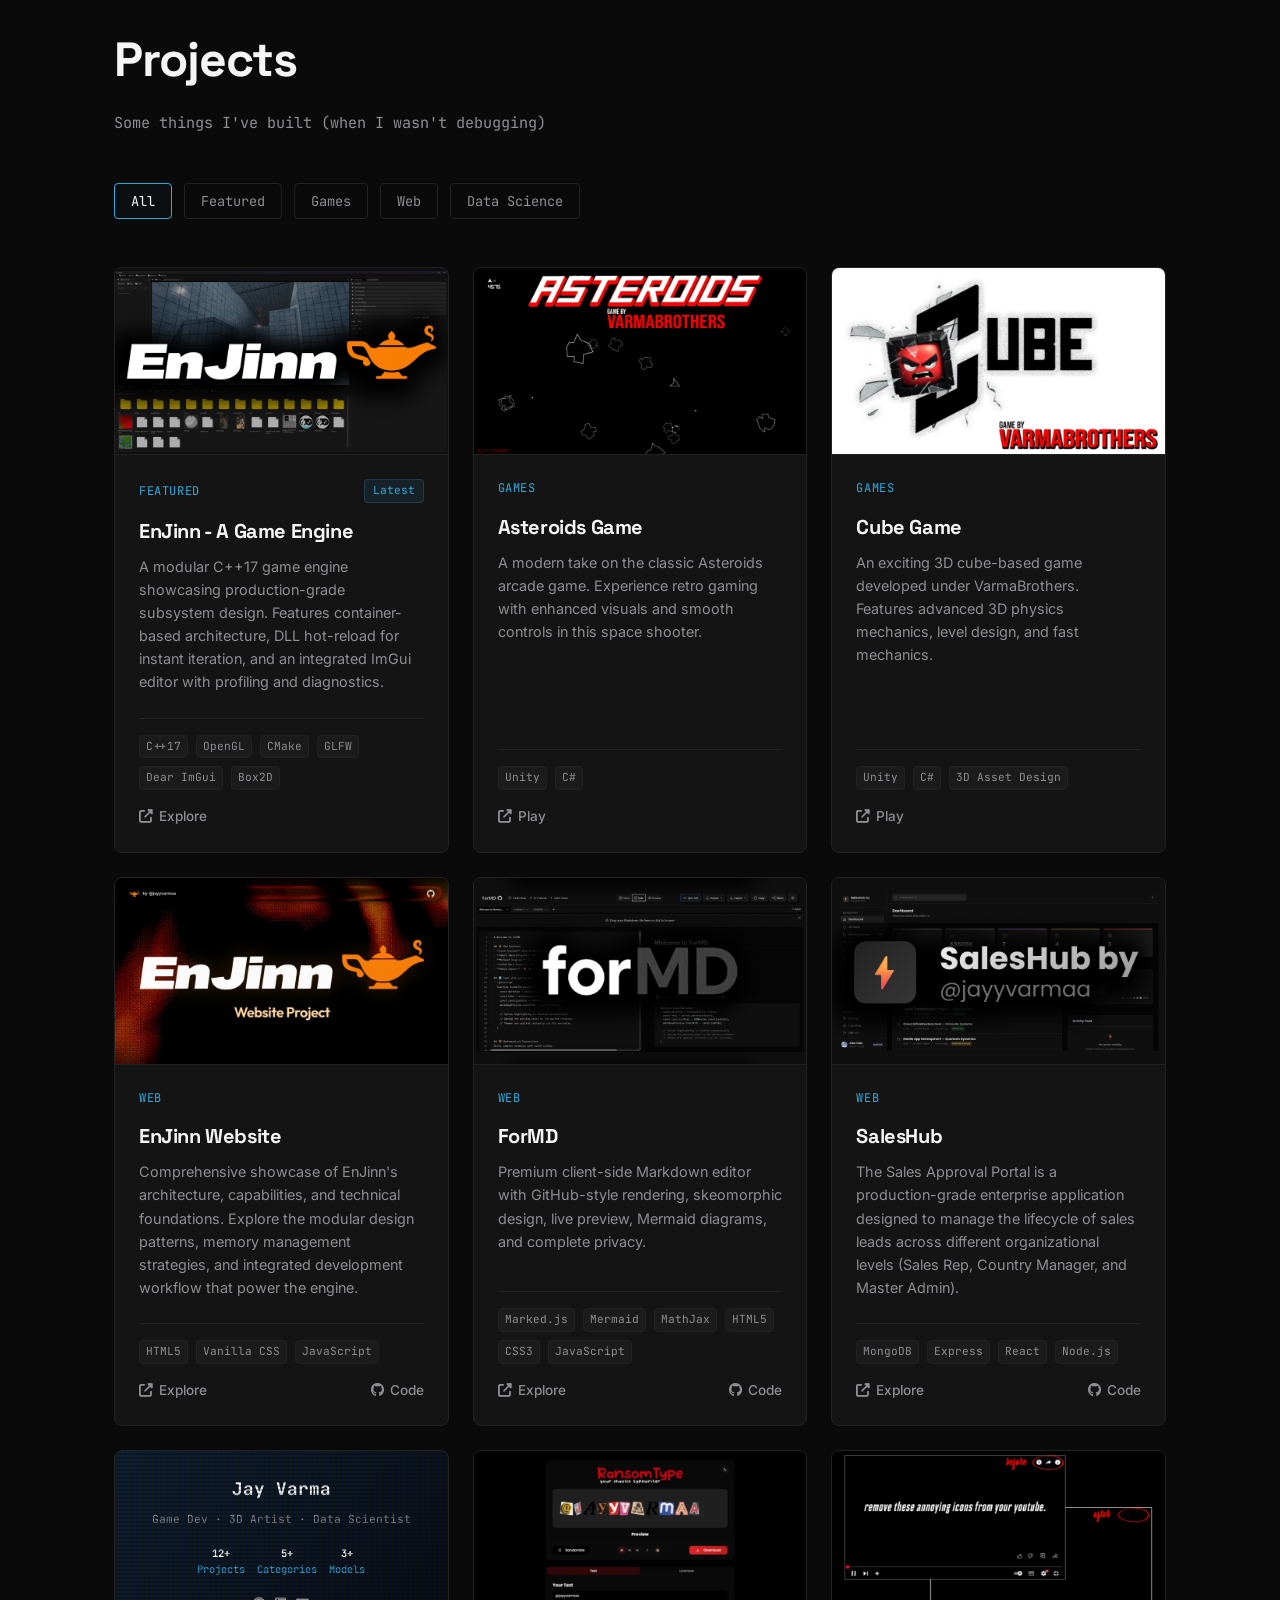
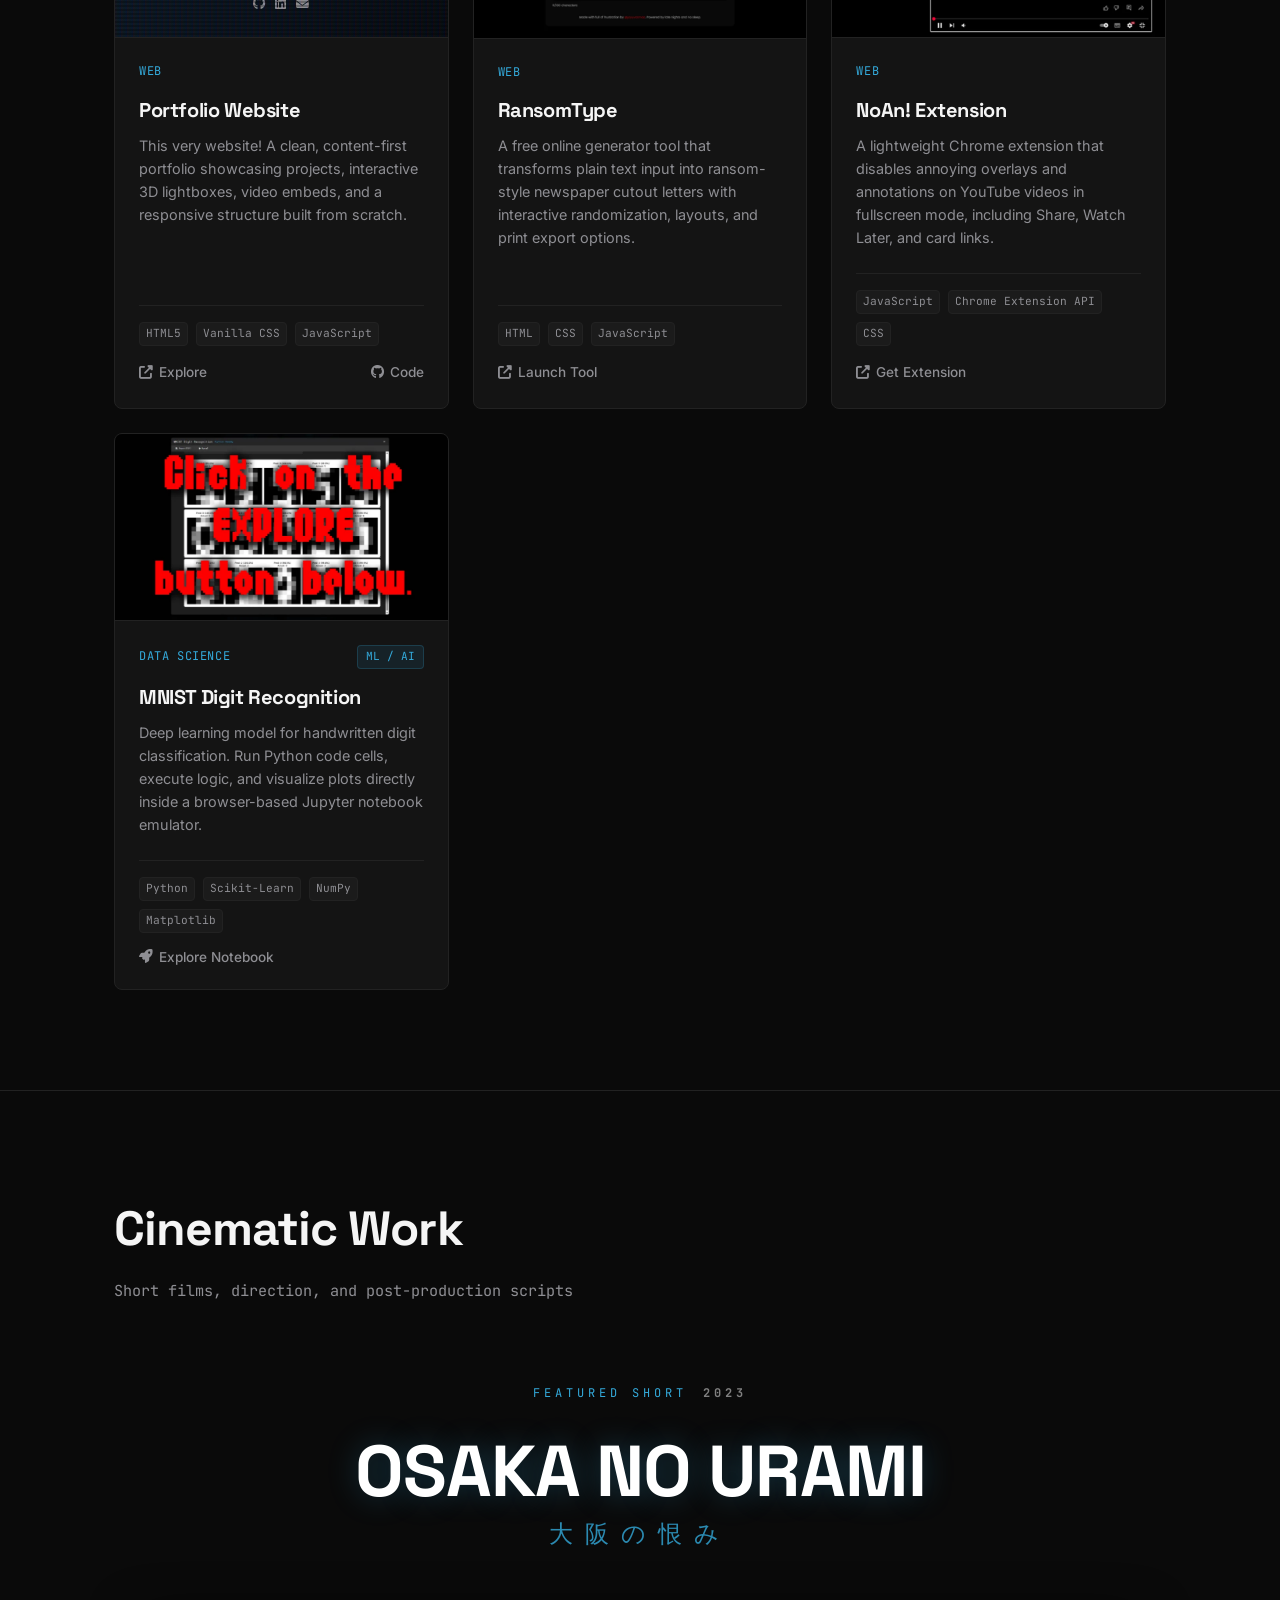
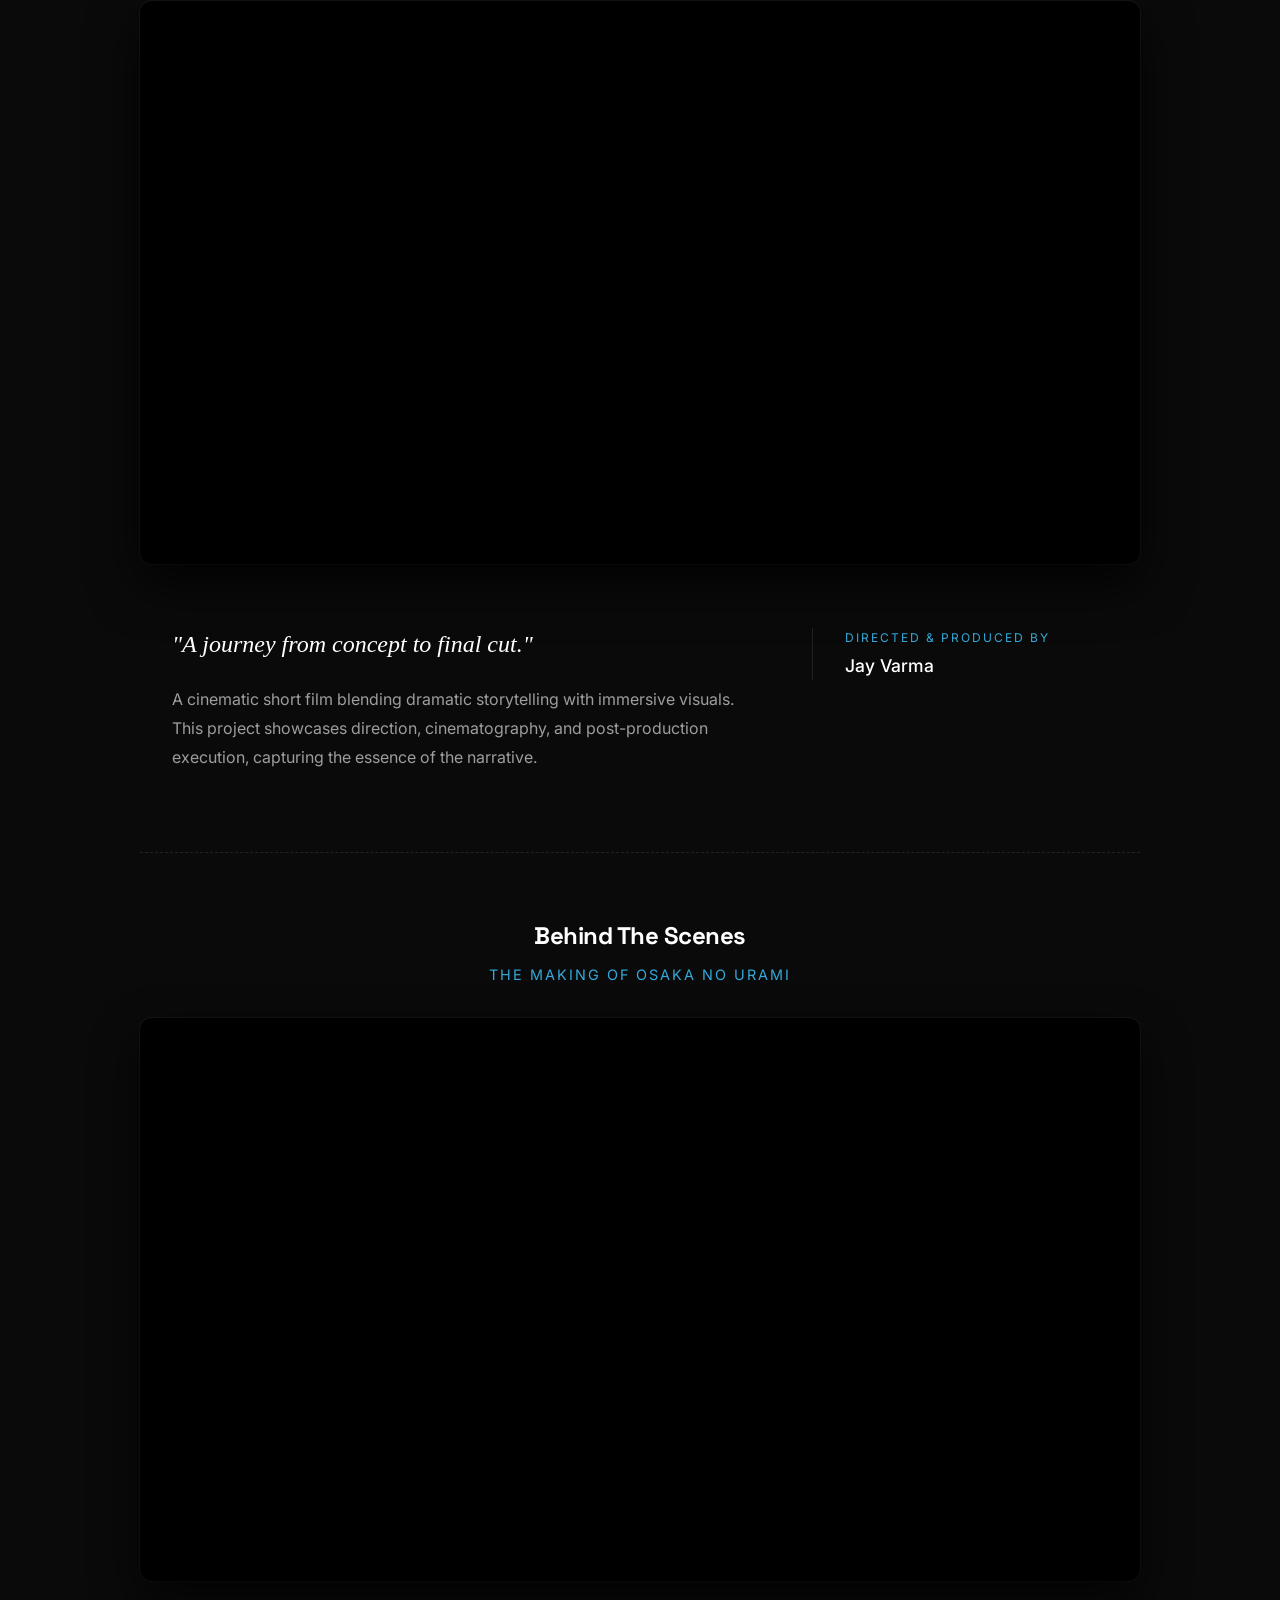
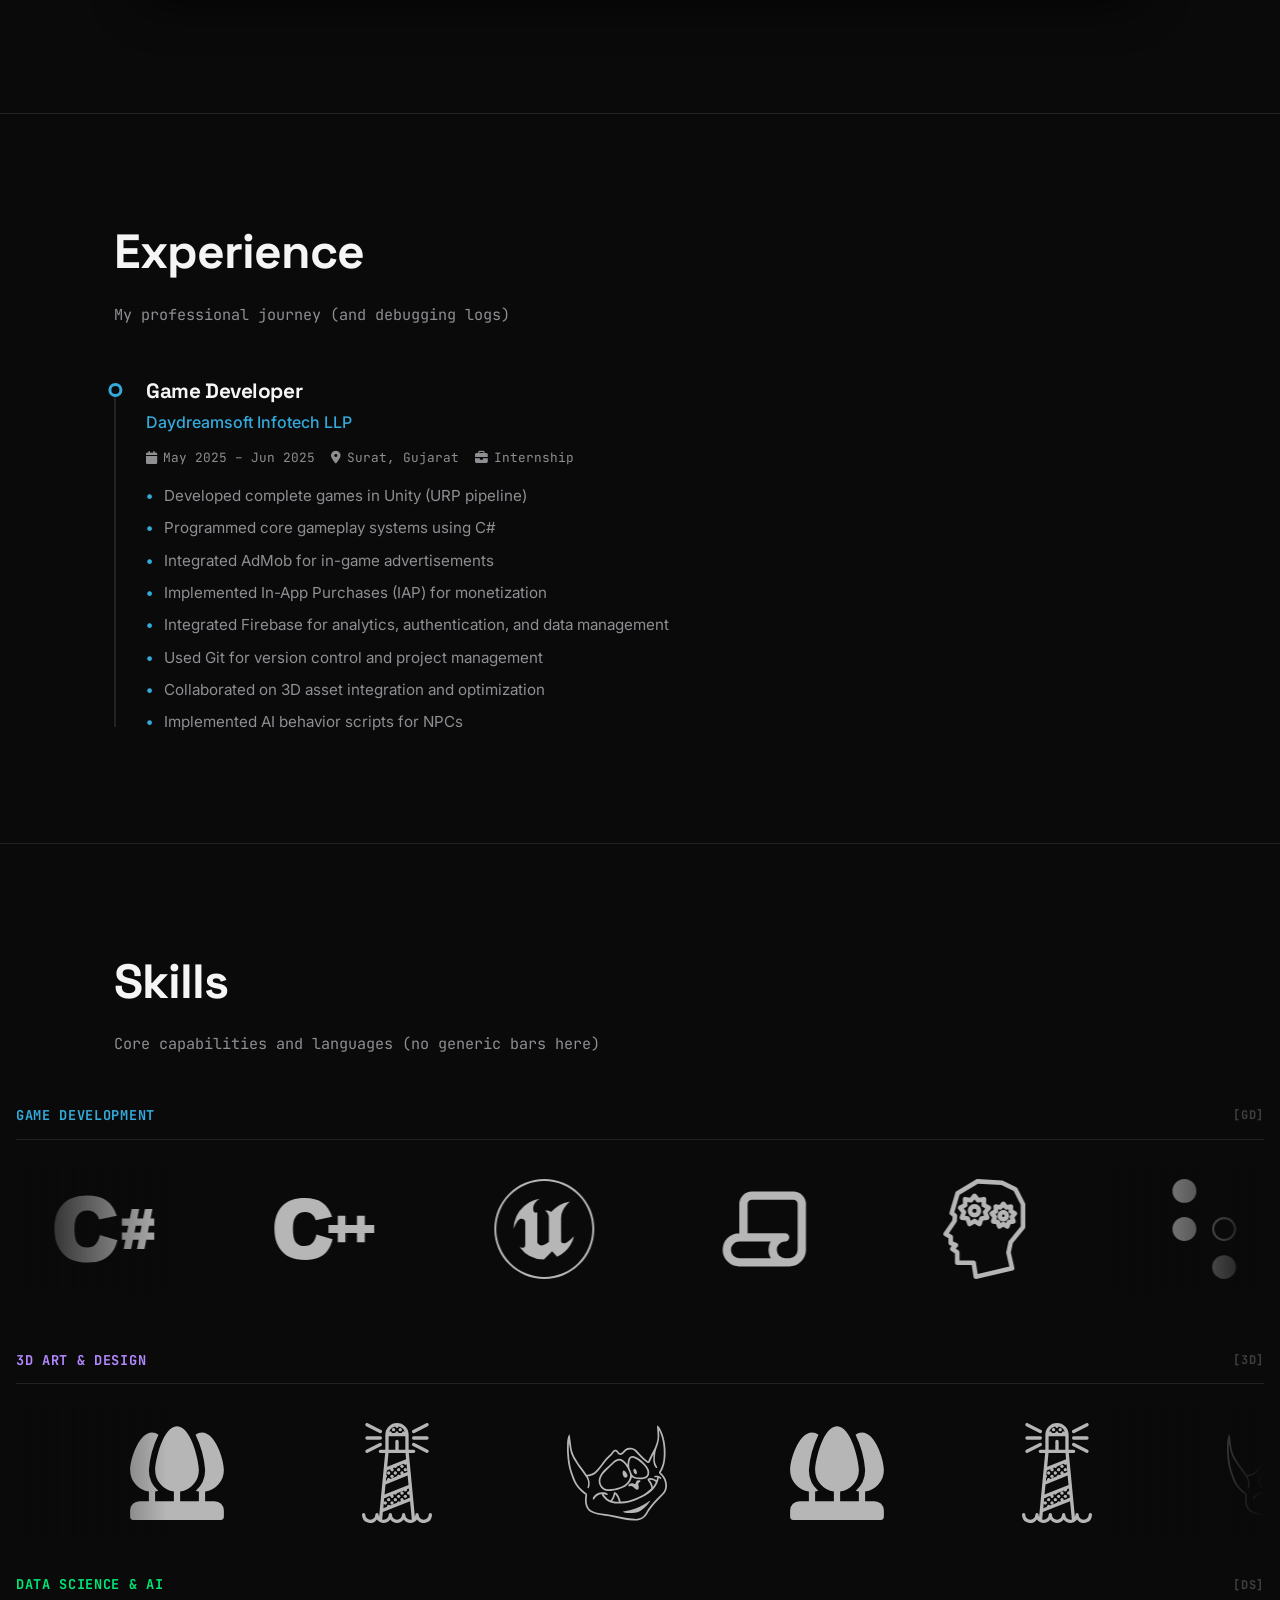
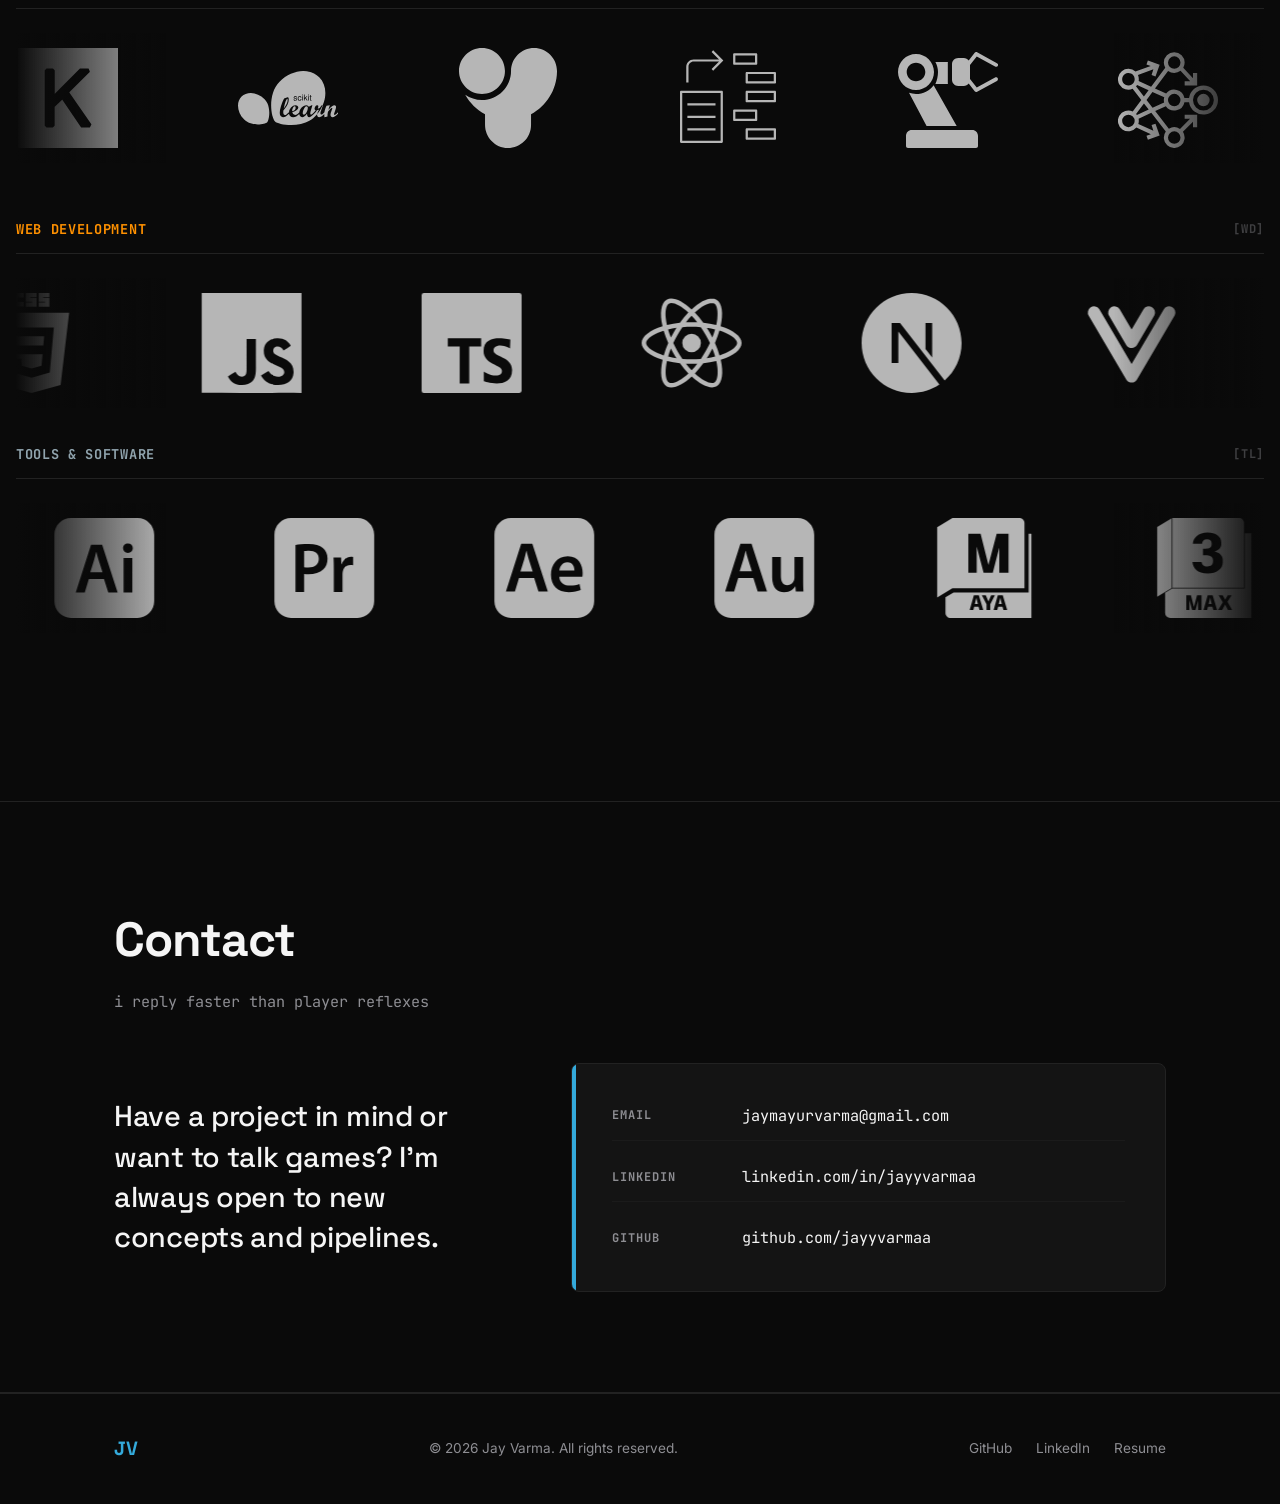
==== commit 09454cae: "Add UFO model to gallery" ====
--- a/index.html
+++ b/index.html
@@ -442,6 +442,27 @@
                         </div>
                     </article>
 
+                    <!-- UFO -->
+                    <article class="gallery-card" data-model="ufo" data-sketchfab="cd0d71a821b949f497c4b398beabf590"
+                        data-name="UFO" data-tech="3D Modeling"
+                        data-desc="A detailed 3D model of a UFO."
+                        id="model-ufo">
+                        <div class="gallery-thumb">
+                            <picture>
+                                <source srcset="assets/thumbnails/UFO_Thumbnail.webp" type="image/webp">
+                                <img src="assets/thumbnails/UFO_Thumbnail.webp" alt="UFO 3D model render preview"
+                                    loading="lazy" width="400" height="300" style="object-fit: cover;">
+                            </picture>
+                        </div>
+                        <div class="gallery-info">
+                            <h3 class="gallery-name">UFO</h3>
+                            <p class="gallery-desc">A detailed 3D model of a UFO.</p>
+                            <div class="gallery-tech">
+                                <span class="tech-tag">3D Modeling</span>
+                            </div>
+                        </div>
+                    </article>
+
                     <!-- Pixel Art Interactive Explorer Card -->
                     <article class="gallery-card" data-pixel-explorer="true" data-name="Pixel Art Explorer"
                         data-tech="Canvas, Animator, Parallax"
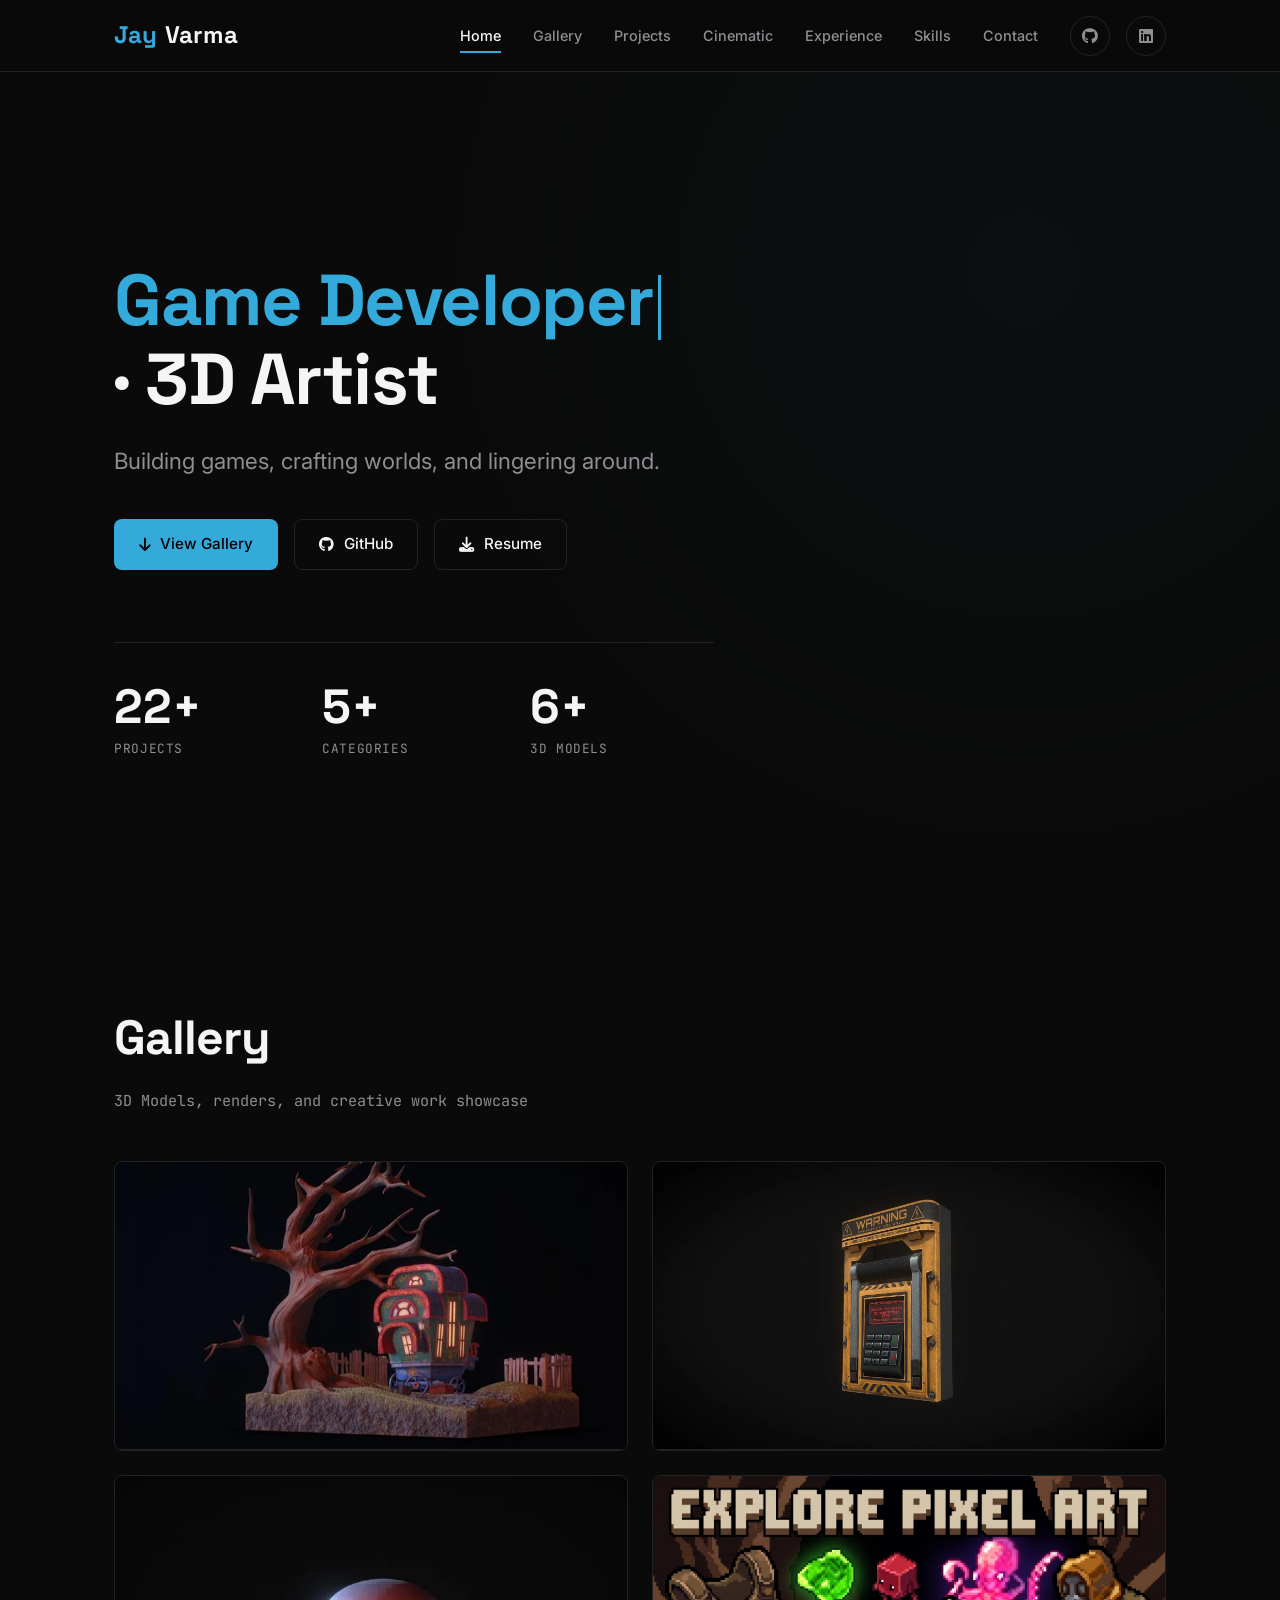
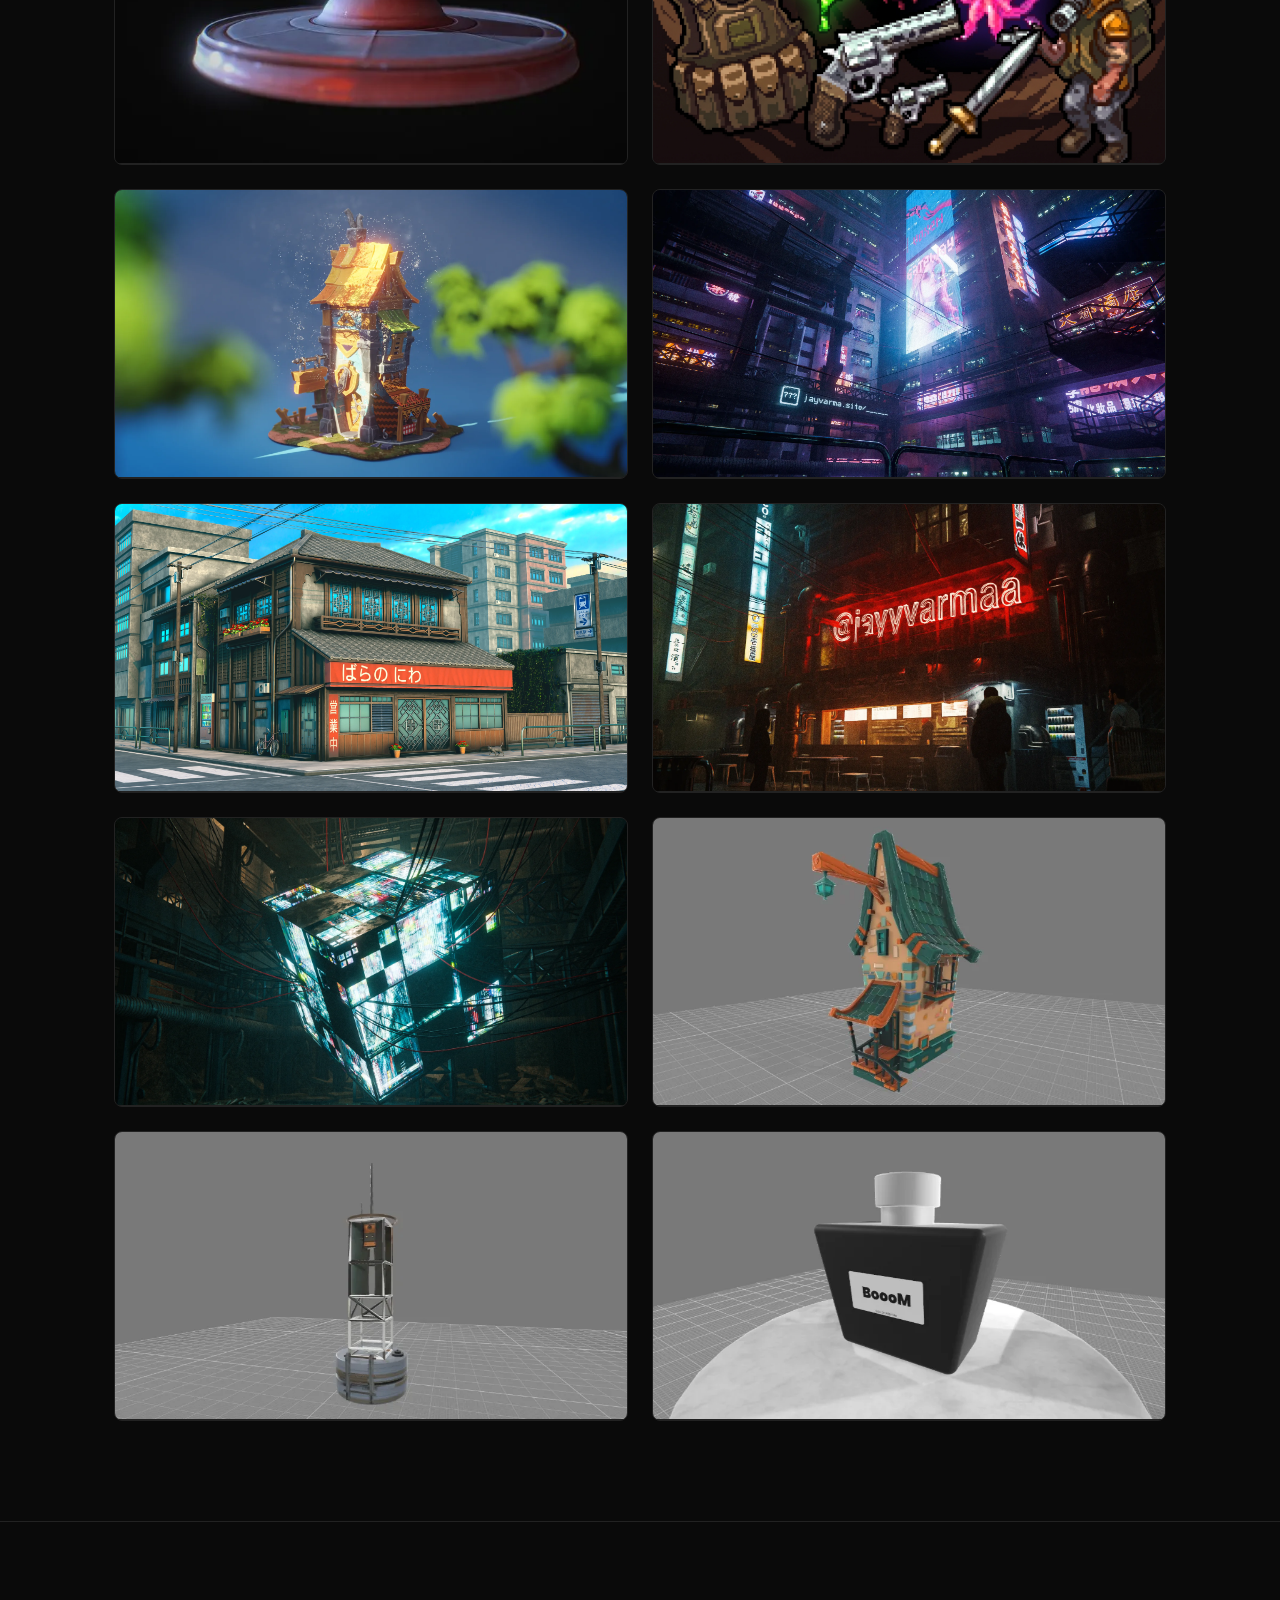
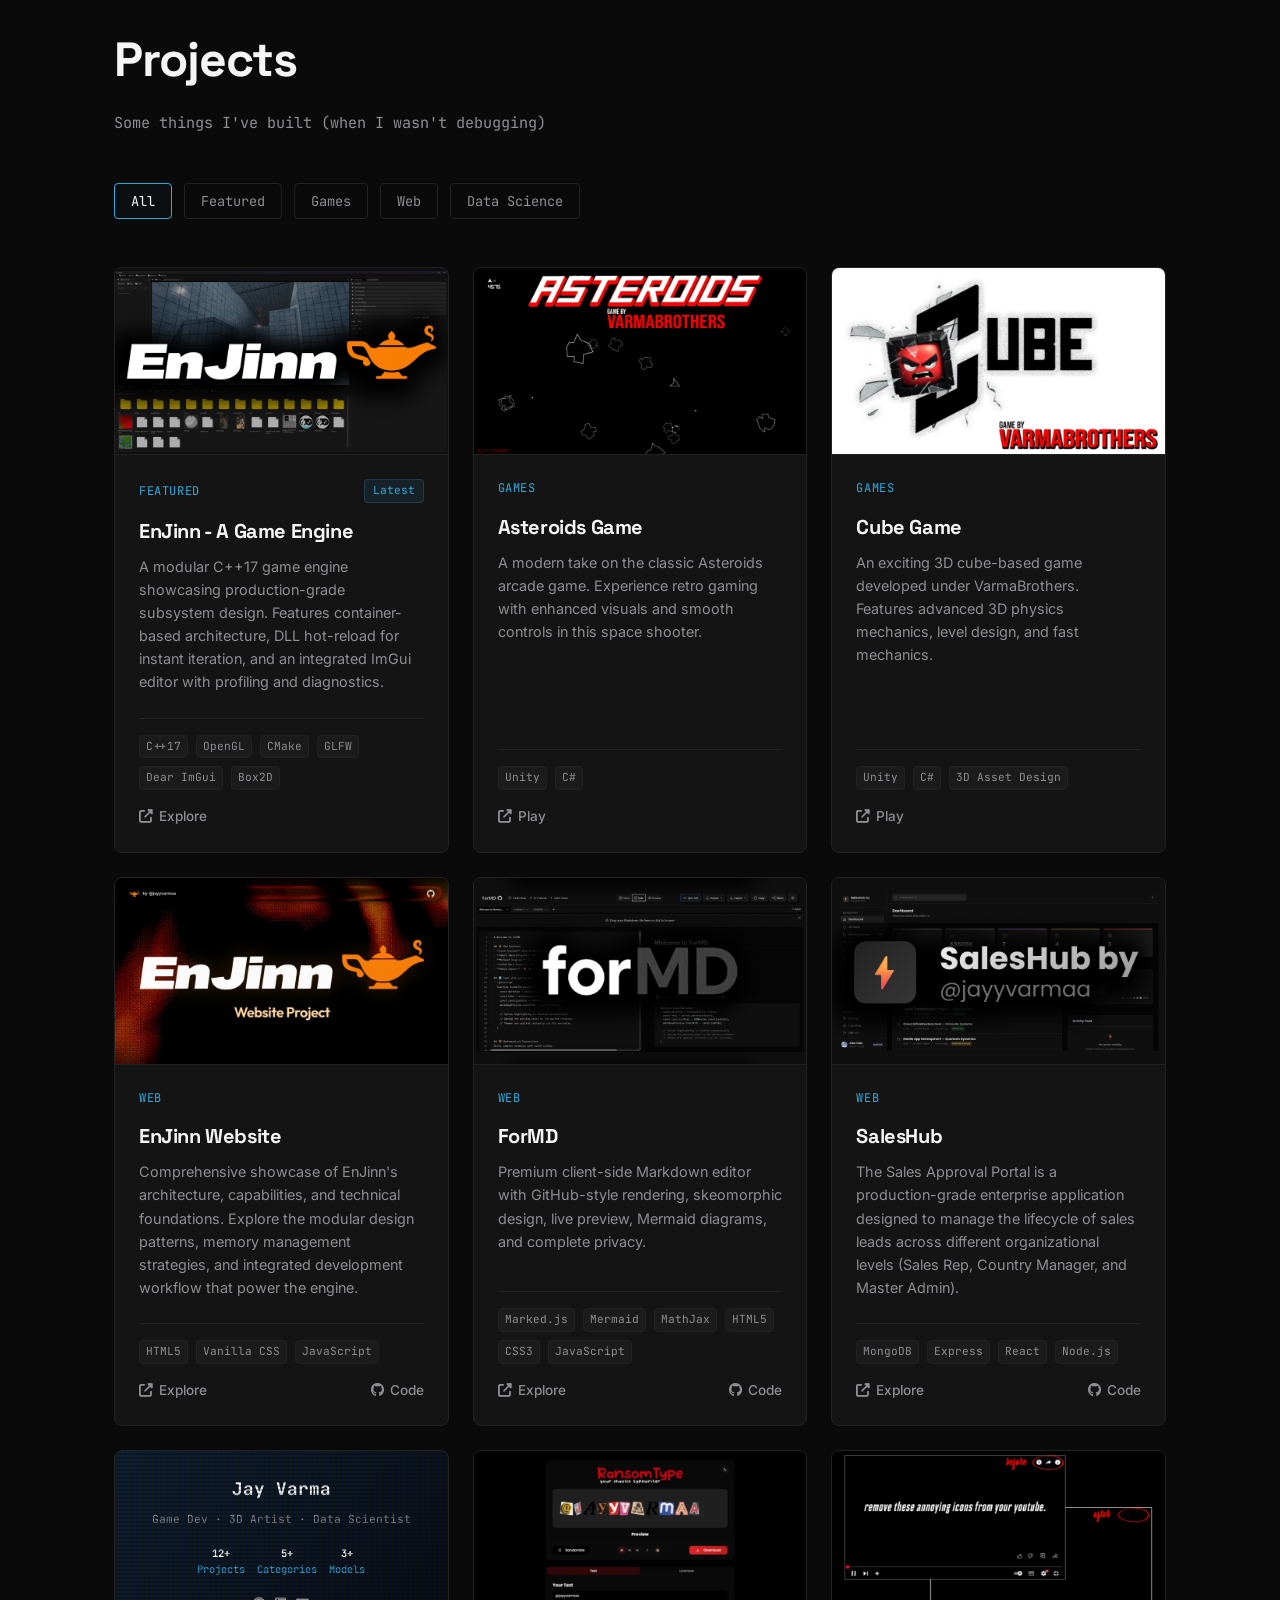
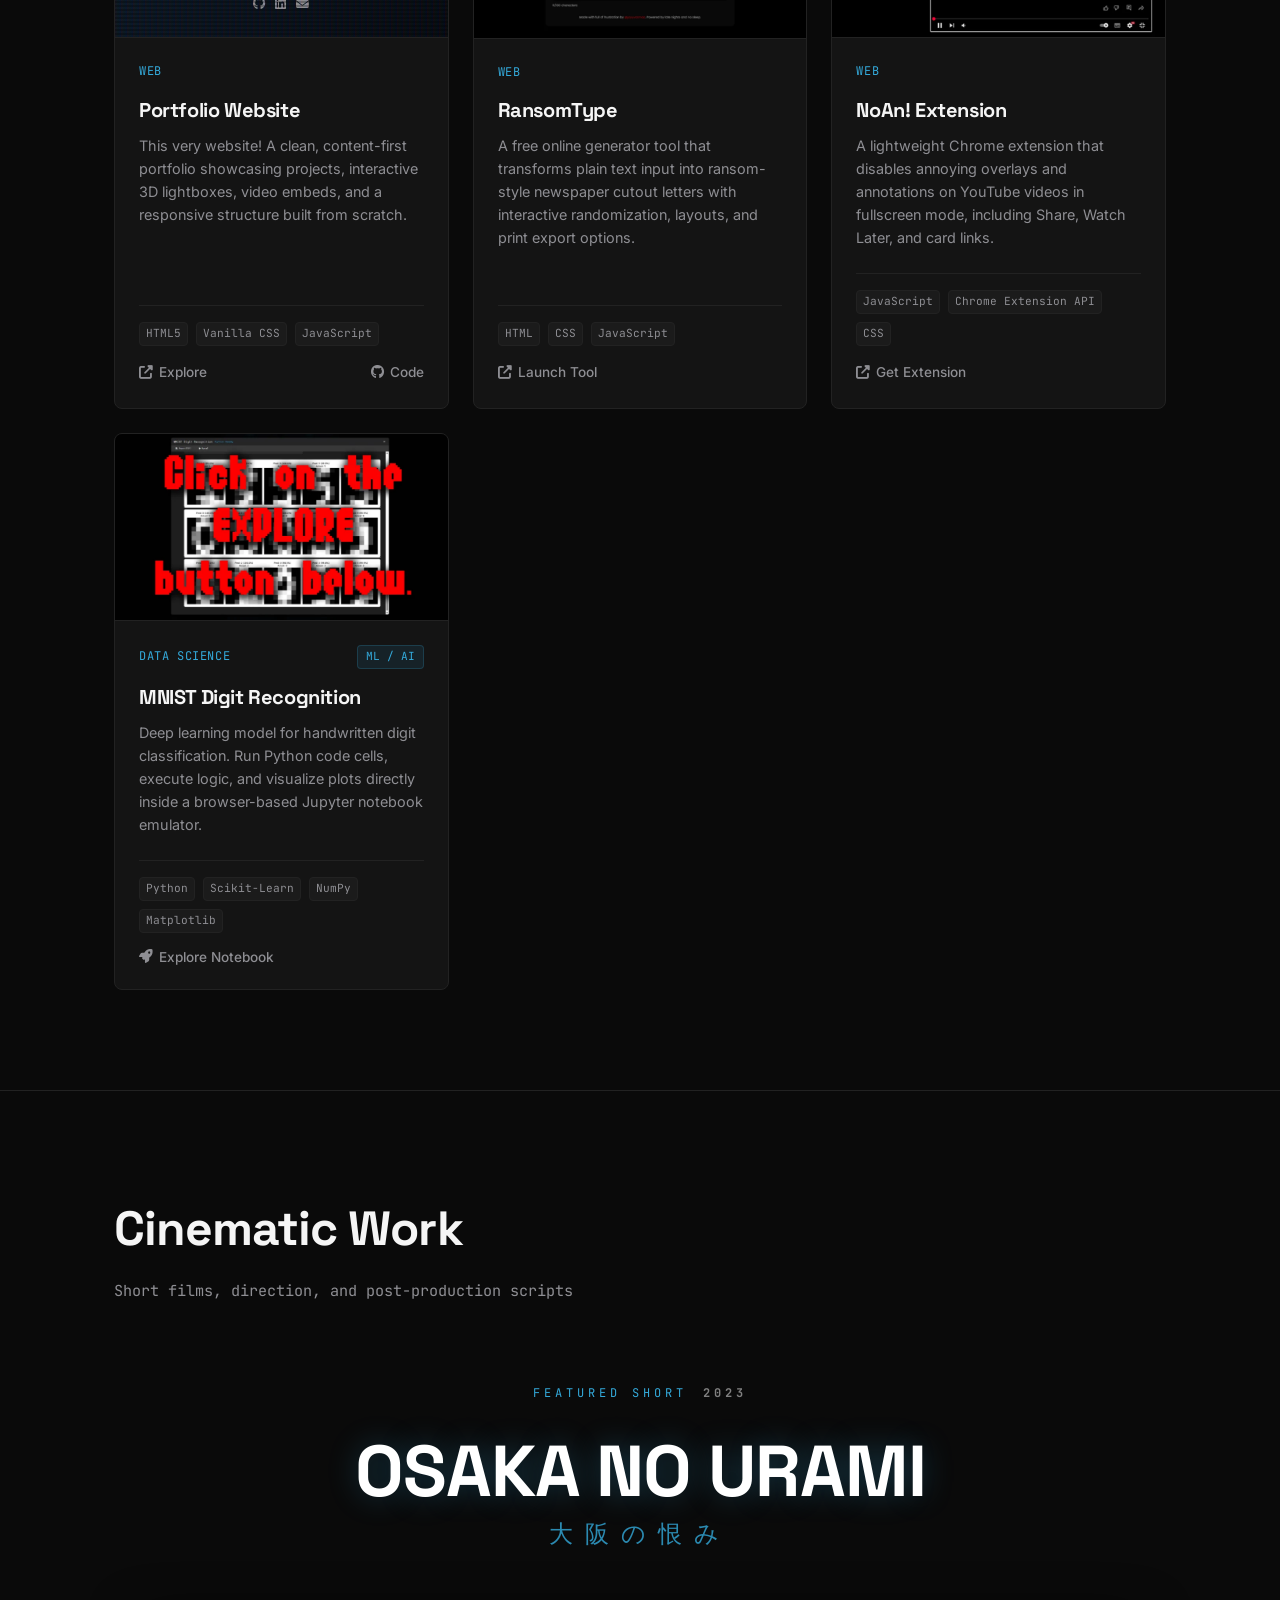
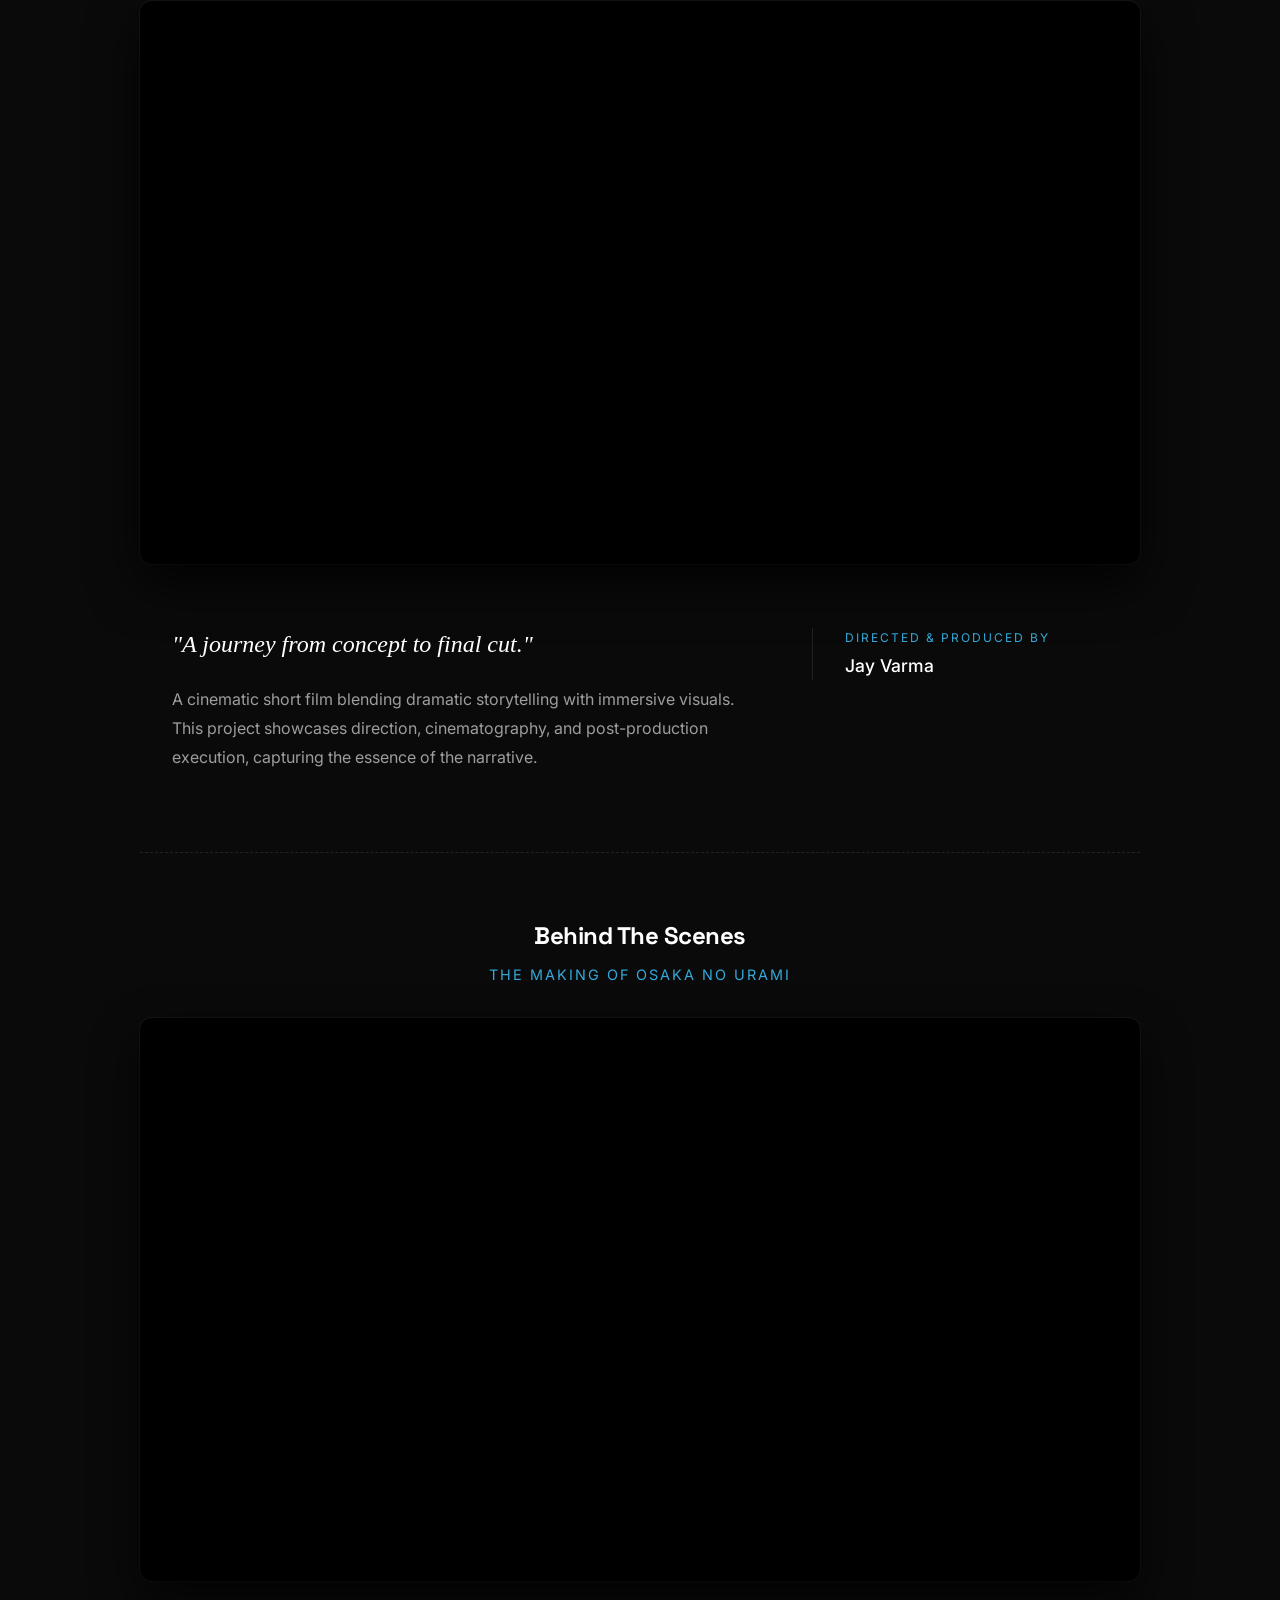
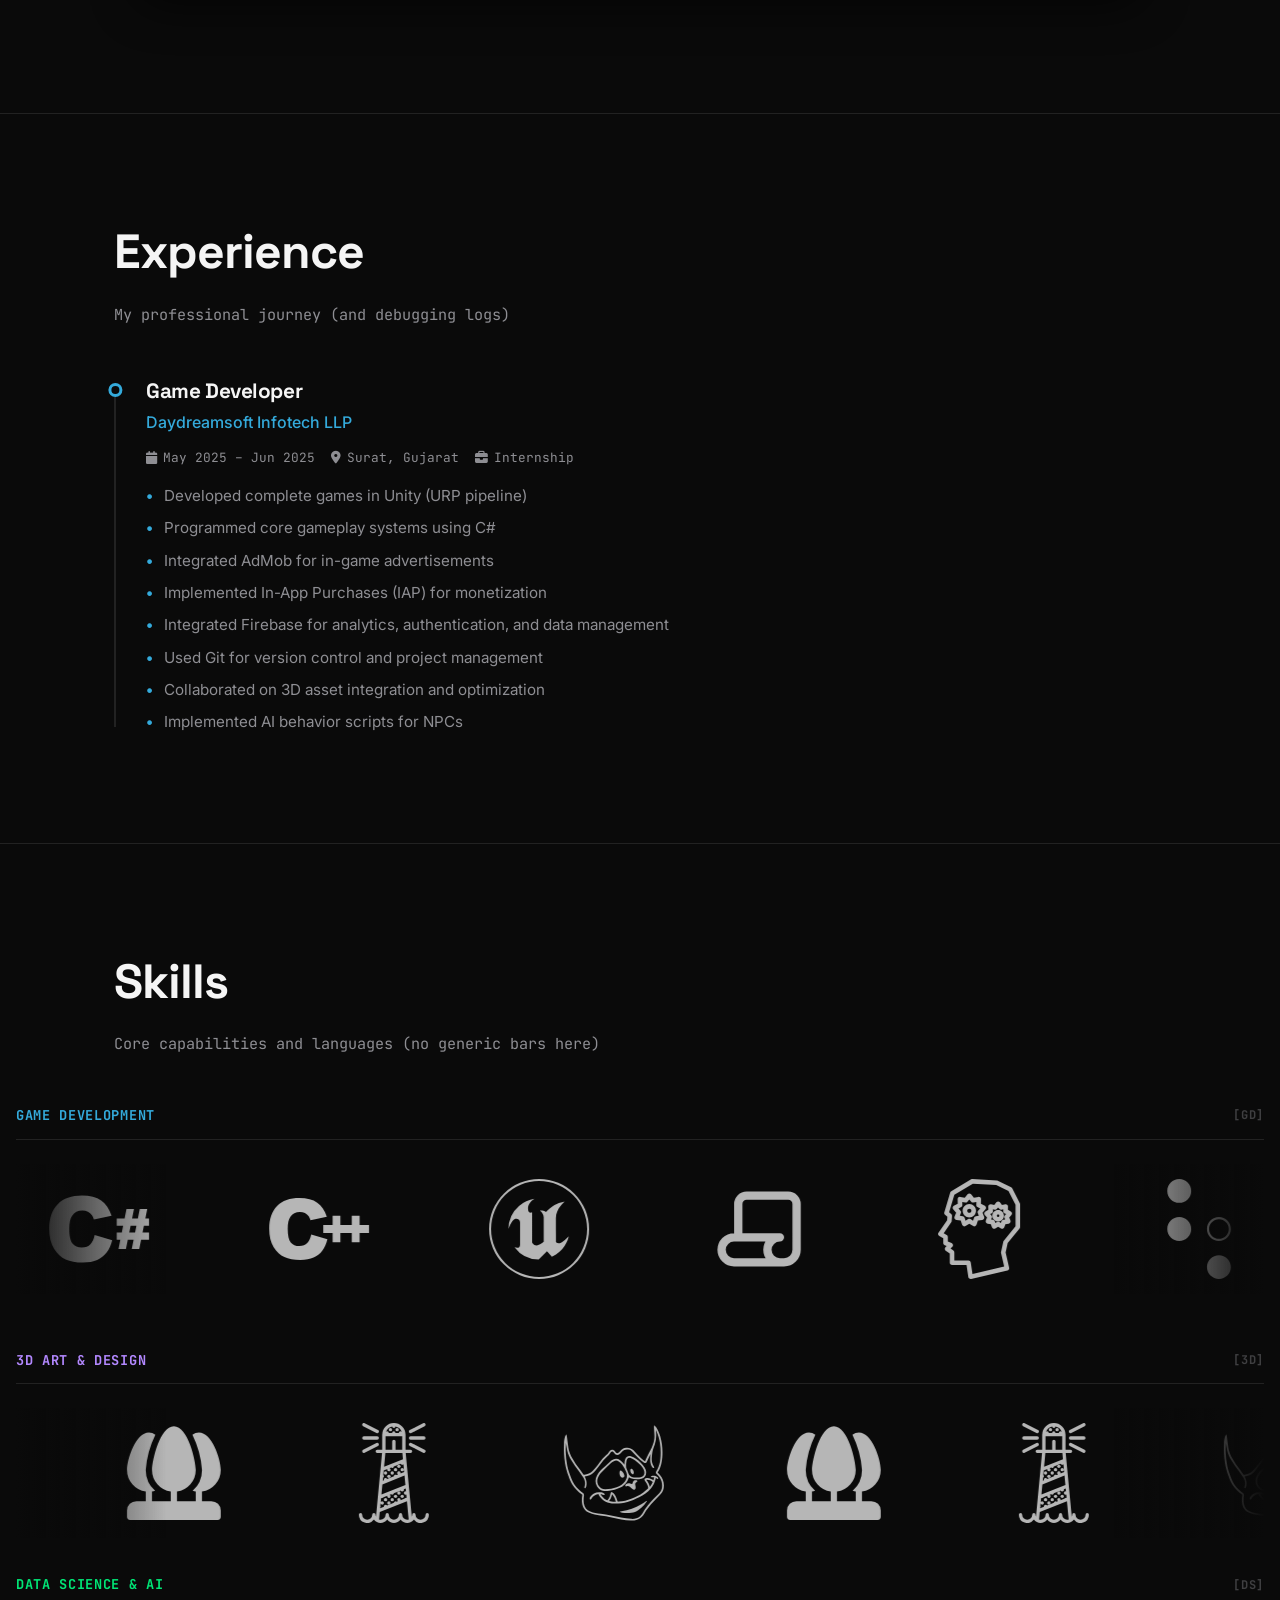
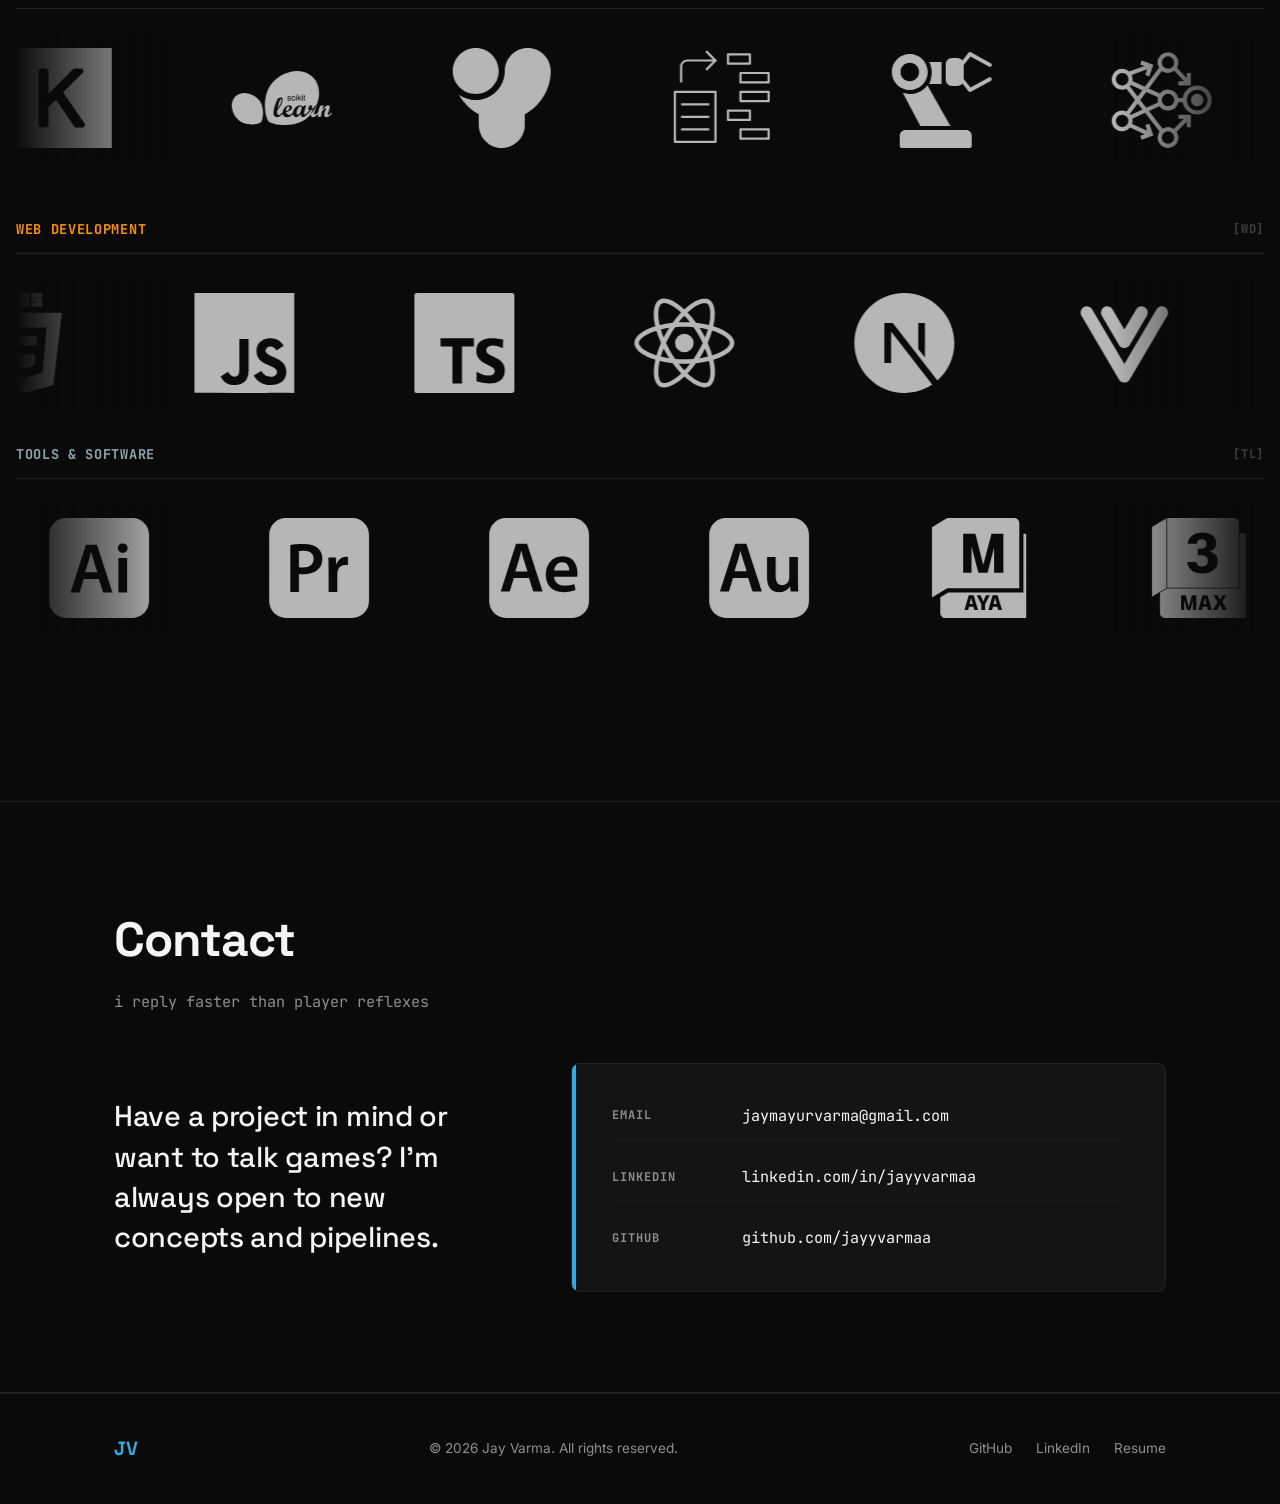
==== commit d414d389: "Update UFO model description" ====
--- a/index.html
+++ b/index.html
@@ -444,8 +444,8 @@
 
                     <!-- UFO -->
                     <article class="gallery-card" data-model="ufo" data-sketchfab="cd0d71a821b949f497c4b398beabf590"
-                        data-name="UFO" data-tech="3D Modeling"
-                        data-desc="A detailed 3D model of a UFO."
+                        data-name="UFO" data-tech="Maya, Substance Painter"
+                        data-desc="just a ufo or a flying saucer made in maya and textured in substance painter."
                         id="model-ufo">
                         <div class="gallery-thumb">
                             <picture>
@@ -456,9 +456,10 @@
                         </div>
                         <div class="gallery-info">
                             <h3 class="gallery-name">UFO</h3>
-                            <p class="gallery-desc">A detailed 3D model of a UFO.</p>
+                            <p class="gallery-desc">just a ufo or a flying saucer made in maya and textured in substance painter.</p>
                             <div class="gallery-tech">
-                                <span class="tech-tag">3D Modeling</span>
+                                <span class="tech-tag">Maya</span>
+                                <span class="tech-tag">Substance Painter</span>
                             </div>
                         </div>
                     </article>
